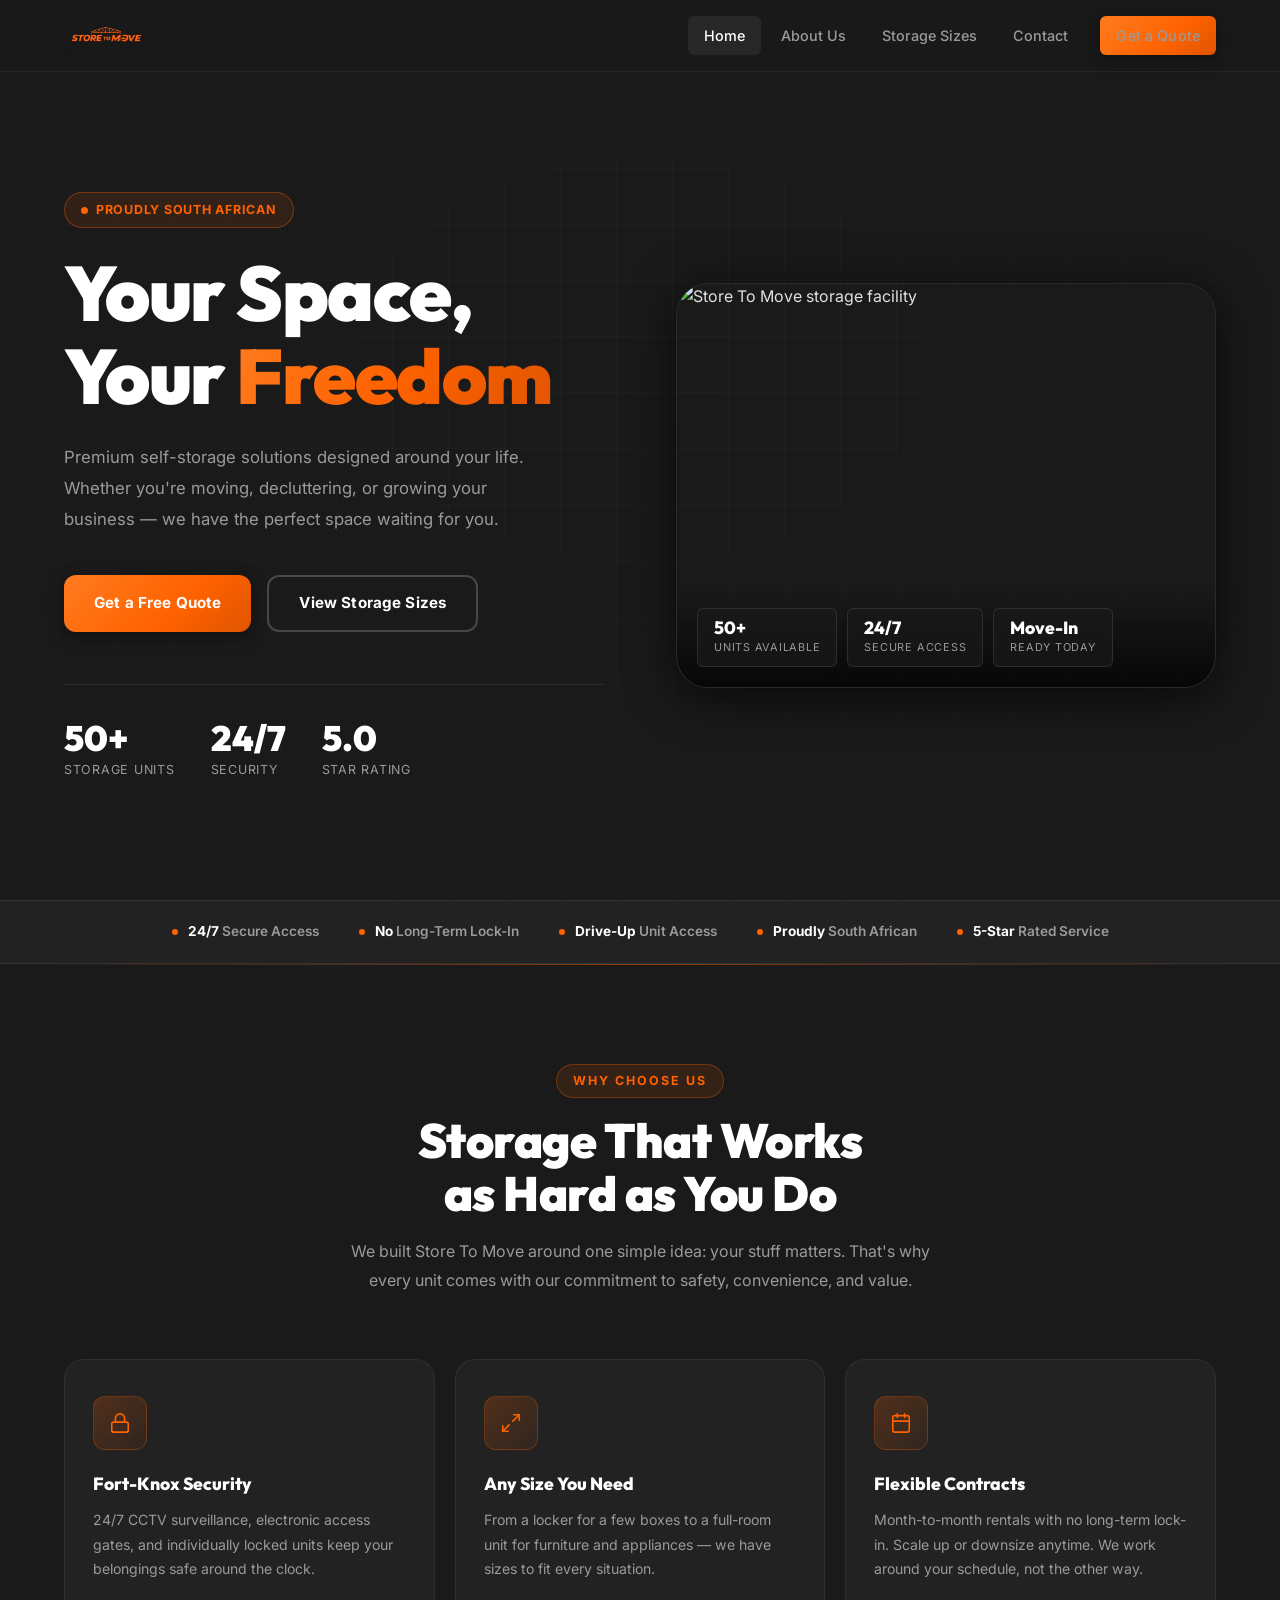
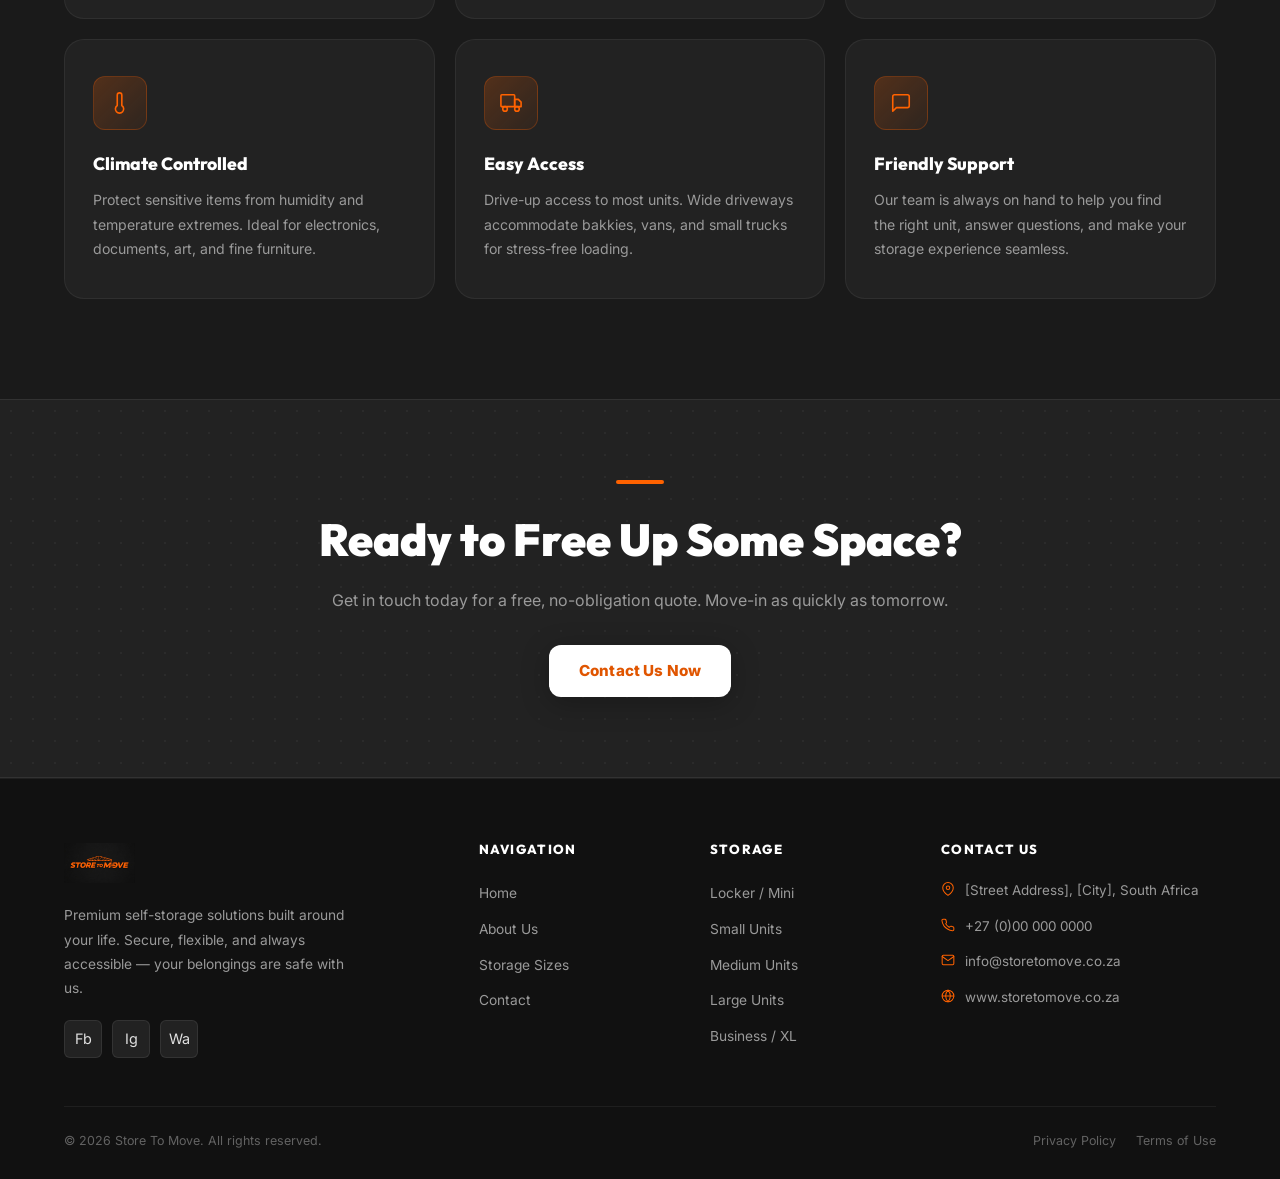
==== index.html @ 7fa196d5 "v2 - Removed Emoji's - Added placeholder images - Simplified design" ====
<!DOCTYPE html>
<html lang="en">
<head>
  <meta charset="UTF-8" />
  <meta name="viewport" content="width=device-width, initial-scale=1.0" />
  <meta name="description" content="Store To Move - Premium self-storage solutions in South Africa. Flexible, secure, and affordable storage units for personal, business, and moving needs." />
  <meta name="keywords" content="self storage, storage units, moving storage, South Africa, secure storage" />
  <title>Store To Move | Premium Self-Storage Solutions</title>
  <link rel="stylesheet" href="style.css" />
</head>
<body>

  <!-- ========== NAVIGATION ========== -->
  <nav class="navbar" id="navbar" role="navigation" aria-label="Main navigation">
    <a href="#" class="nav-logo" id="nav-home-logo" onclick="showPage('home'); return false;" aria-label="Store To Move Home">
      <img src="logo.png" alt="Store To Move" class="nav-logo-img" />
    </a>

    <div class="nav-links" id="nav-links">
      <a href="#" id="nav-link-home"    class="active" onclick="showPage('home');    return false;">Home</a>
      <a href="#" id="nav-link-about"             onclick="showPage('about');   return false;">About Us</a>
      <a href="#" id="nav-link-storage"            onclick="showPage('storage'); return false;">Storage Sizes</a>
      <a href="#" id="nav-link-contact"            onclick="showPage('contact'); return false;">Contact</a>
      <a href="#" id="nav-cta" class="btn btn-primary nav-cta" onclick="showPage('contact'); return false;">Get a Quote</a>
    </div>

    <button class="nav-hamburger" id="hamburger" aria-label="Toggle navigation" aria-expanded="false">
      <span></span><span></span><span></span>
    </button>
  </nav>

  <!-- ======================================================
       HOME PAGE
  ====================================================== -->
  <div class="page-content active" id="page-home">

    <!-- HERO -->
    <section class="hero" id="hero">
      <div class="hero-bg"></div>
      <div class="hero-grid"></div>
      <div class="container">
        <div class="hero-content">
          <!-- Left: Text -->
          <div class="hero-text">
            <div class="hero-badge">Proudly South African</div>
            <h1 class="hero-title">
              Your Space,<br />
              Your <span class="highlight">Freedom</span>
            </h1>
            <p class="hero-desc">
              Premium self-storage solutions designed around your life. Whether you're moving, decluttering, or growing your business — we have the perfect space waiting for you.
            </p>
            <div class="hero-actions">
              <a href="#" class="btn btn-primary" id="hero-cta-quote" onclick="showPage('contact'); return false;">
                Get a Free Quote
              </a>
              <a href="#" class="btn btn-outline" id="hero-cta-sizes" onclick="showPage('storage'); return false;">
                View Storage Sizes
              </a>
            </div>

            <div class="hero-stats">
              <div class="stat-item">
                <div class="stat-number">50+</div>
                <div class="stat-label">Storage Units</div>
              </div>
              <div class="stat-item">
                <div class="stat-number">24/7</div>
                <div class="stat-label">Security</div>
              </div>
              <div class="stat-item">
                <div class="stat-number">5.0</div>
                <div class="stat-label">Star Rating</div>
              </div>
            </div>
          </div>

          <!-- Right: Hero Image -->
          <div class="hero-visual">
            <div class="hero-img-wrap">
              <img
                src="https://images.unsplash.com/photo-1553413077-190dd305871c?auto=format&fit=crop&w=900&q=80"
                alt="Store To Move storage facility"
                loading="eager"
              />
              <div class="hero-img-stats">
                <div class="img-stat-item">
                  <strong>50+</strong>
                  <span>Units Available</span>
                </div>
                <div class="img-stat-item">
                  <strong>24/7</strong>
                  <span>Secure Access</span>
                </div>
                <div class="img-stat-item">
                  <strong>Move-In</strong>
                  <span>Ready Today</span>
                </div>
              </div>
            </div>
          </div>
        </div>
      </div>
    </section>

    <!-- TRUST BAR -->
    <div class="trust-bar">
      <div class="container">
        <div class="trust-bar-inner">
          <div class="trust-item"><span class="trust-dot"></span><span><strong>24/7</strong> Secure Access</span></div>
          <div class="trust-item"><span class="trust-dot"></span><span><strong>No</strong> Long-Term Lock-In</span></div>
          <div class="trust-item"><span class="trust-dot"></span><span><strong>Drive-Up</strong> Unit Access</span></div>
          <div class="trust-item"><span class="trust-dot"></span><span><strong>Proudly</strong> South African</span></div>
          <div class="trust-item"><span class="trust-dot"></span><span><strong>5-Star</strong> Rated Service</span></div>
        </div>
      </div>
    </div>

    <!-- FEATURES -->
    <section class="features" id="features">
      <div class="container">
        <div class="features-header">
          <div class="section-label">Why Choose Us</div>
          <h2 class="section-heading">Storage That Works<br />as Hard as You Do</h2>
          <p class="section-sub">We built Store To Move around one simple idea: your stuff matters. That's why every unit comes with our commitment to safety, convenience, and value.</p>
        </div>

        <div class="features-grid">
          <div class="feature-card reveal">
            <div class="feature-icon">
              <svg xmlns="http://www.w3.org/2000/svg" viewBox="0 0 24 24" fill="none" stroke="currentColor" stroke-width="1.75" stroke-linecap="round" stroke-linejoin="round"><rect x="3" y="11" width="18" height="11" rx="2"/><path d="M7 11V7a5 5 0 0 1 10 0v4"/></svg>
            </div>
            <h3>Fort-Knox Security</h3>
            <p>24/7 CCTV surveillance, electronic access gates, and individually locked units keep your belongings safe around the clock.</p>
          </div>
          <div class="feature-card reveal">
            <div class="feature-icon">
              <svg xmlns="http://www.w3.org/2000/svg" viewBox="0 0 24 24" fill="none" stroke="currentColor" stroke-width="1.75" stroke-linecap="round" stroke-linejoin="round"><polyline points="15 3 21 3 21 9"/><polyline points="9 21 3 21 3 15"/><line x1="21" y1="3" x2="14" y2="10"/><line x1="3" y1="21" x2="10" y2="14"/></svg>
            </div>
            <h3>Any Size You Need</h3>
            <p>From a locker for a few boxes to a full-room unit for furniture and appliances — we have sizes to fit every situation.</p>
          </div>
          <div class="feature-card reveal">
            <div class="feature-icon">
              <svg xmlns="http://www.w3.org/2000/svg" viewBox="0 0 24 24" fill="none" stroke="currentColor" stroke-width="1.75" stroke-linecap="round" stroke-linejoin="round"><rect x="3" y="4" width="18" height="18" rx="2"/><line x1="16" y1="2" x2="16" y2="6"/><line x1="8" y1="2" x2="8" y2="6"/><line x1="3" y1="10" x2="21" y2="10"/></svg>
            </div>
            <h3>Flexible Contracts</h3>
            <p>Month-to-month rentals with no long-term lock-in. Scale up or downsize anytime. We work around your schedule, not the other way.</p>
          </div>
          <div class="feature-card reveal">
            <div class="feature-icon">
              <svg xmlns="http://www.w3.org/2000/svg" viewBox="0 0 24 24" fill="none" stroke="currentColor" stroke-width="1.75" stroke-linecap="round" stroke-linejoin="round"><path d="M14 14.76V3.5a2.5 2.5 0 0 0-5 0v11.26a4.5 4.5 0 1 0 5 0z"/></svg>
            </div>
            <h3>Climate Controlled</h3>
            <p>Protect sensitive items from humidity and temperature extremes. Ideal for electronics, documents, art, and fine furniture.</p>
          </div>
          <div class="feature-card reveal">
            <div class="feature-icon">
              <svg xmlns="http://www.w3.org/2000/svg" viewBox="0 0 24 24" fill="none" stroke="currentColor" stroke-width="1.75" stroke-linecap="round" stroke-linejoin="round"><rect x="1" y="3" width="15" height="13" rx="1"/><polygon points="16 8 20 8 23 11 23 16 16 16 16 8"/><circle cx="5.5" cy="18.5" r="2.5"/><circle cx="18.5" cy="18.5" r="2.5"/></svg>
            </div>
            <h3>Easy Access</h3>
            <p>Drive-up access to most units. Wide driveways accommodate bakkies, vans, and small trucks for stress-free loading.</p>
          </div>
          <div class="feature-card reveal">
            <div class="feature-icon">
              <svg xmlns="http://www.w3.org/2000/svg" viewBox="0 0 24 24" fill="none" stroke="currentColor" stroke-width="1.75" stroke-linecap="round" stroke-linejoin="round"><path d="M21 15a2 2 0 0 1-2 2H7l-4 4V5a2 2 0 0 1 2-2h14a2 2 0 0 1 2 2z"/></svg>
            </div>
            <h3>Friendly Support</h3>
            <p>Our team is always on hand to help you find the right unit, answer questions, and make your storage experience seamless.</p>
          </div>
        </div>
      </div>
    </section>

    <!-- CTA BANNER -->
    <section class="cta-banner" id="cta-home">
      <div class="container">
        <h2>Ready to Free Up Some Space?</h2>
        <p>Get in touch today for a free, no-obligation quote. Move-in as quickly as tomorrow.</p>
        <a href="#" class="btn btn-white" id="cta-home-btn" onclick="showPage('contact'); return false;">
          Contact Us Now
        </a>
      </div>
    </section>

  </div><!-- /page-home -->


  <!-- ======================================================
       ABOUT PAGE
  ====================================================== -->
  <div class="page-content" id="page-about">

    <section class="page-hero">
      <div class="container">
        <div class="section-label">Our Story</div>
        <h1 class="section-heading">Built on Trust,<br />Driven by Community</h1>
        <p class="section-sub" style="margin-inline: auto; text-align: center;">
          Store To Move was founded with a simple mission — make self-storage accessible, affordable, and stress-free for every South African.
        </p>
      </div>
    </section>

    <section class="about-story">
      <div class="container">
        <div class="about-grid">
          <!-- Facility Image -->
          <div class="about-img-wrap">
            <img
              src="https://images.unsplash.com/photo-1504307651254-35680f356dfd?auto=format&fit=crop&w=800&q=80"
              alt="Store To Move storage facility"
              loading="lazy"
            />
          </div>

          <!-- Story Text -->
          <div class="about-content">
            <div class="section-label">Who We Are</div>
            <h2 class="section-heading" style="font-size: clamp(1.6rem, 4vw, 2.2rem);">A Family Business With Big Ambitions</h2>
            <p class="section-sub">
              Store To Move started as a family venture with a single goal: to give people a trustworthy place to put their things while life happens. Moving house, renovating, downsizing, or growing your business — we've seen it all and we understand the stress.
            </p>
            <p class="section-sub" style="margin-top: 16px;">
              Our facility is built to the highest standards of security and cleanliness, and our team treats your belongings as if they were our own. We're proud to serve our local community and we're growing every day.
            </p>

            <div class="about-values">
              <div class="value-item">
                <div class="value-icon-svg">
                  <svg xmlns="http://www.w3.org/2000/svg" viewBox="0 0 24 24" fill="none" stroke="currentColor" stroke-width="1.75" stroke-linecap="round" stroke-linejoin="round"><path d="M20.84 4.61a5.5 5.5 0 0 0-7.78 0L12 5.67l-1.06-1.06a5.5 5.5 0 0 0-7.78 7.78l1.06 1.06L12 21.23l7.78-7.78 1.06-1.06a5.5 5.5 0 0 0 0-7.78z"/></svg>
                </div>
                <div>
                  <h4>Integrity</h4>
                  <p>Transparent pricing, no hidden fees, ever.</p>
                </div>
              </div>
              <div class="value-item">
                <div class="value-icon-svg">
                  <svg xmlns="http://www.w3.org/2000/svg" viewBox="0 0 24 24" fill="none" stroke="currentColor" stroke-width="1.75" stroke-linecap="round" stroke-linejoin="round"><path d="M12 22s8-4 8-10V5l-8-3-8 3v7c0 6 8 10 8 10z"/></svg>
                </div>
                <div>
                  <h4>Security</h4>
                  <p>Your belongings are our responsibility.</p>
                </div>
              </div>
              <div class="value-item">
                <div class="value-icon-svg">
                  <svg xmlns="http://www.w3.org/2000/svg" viewBox="0 0 24 24" fill="none" stroke="currentColor" stroke-width="1.75" stroke-linecap="round" stroke-linejoin="round"><rect x="3" y="4" width="18" height="18" rx="2"/><line x1="16" y1="2" x2="16" y2="6"/><line x1="8" y1="2" x2="8" y2="6"/><line x1="3" y1="10" x2="21" y2="10"/></svg>
                </div>
                <div>
                  <h4>Flexibility</h4>
                  <p>Short or long-term — we adapt to you.</p>
                </div>
              </div>
              <div class="value-item">
                <div class="value-icon-svg">
                  <svg xmlns="http://www.w3.org/2000/svg" viewBox="0 0 24 24" fill="none" stroke="currentColor" stroke-width="1.75" stroke-linecap="round" stroke-linejoin="round"><path d="M17 21v-2a4 4 0 0 0-4-4H5a4 4 0 0 0-4 4v2"/><circle cx="9" cy="7" r="4"/><path d="M23 21v-2a4 4 0 0 0-3-3.87"/><path d="M16 3.13a4 4 0 0 1 0 7.75"/></svg>
                </div>
                <div>
                  <h4>Community</h4>
                  <p>Proudly local, serving our neighbours.</p>
                </div>
              </div>
            </div>
          </div>
        </div>
      </div>
    </section>

    <!-- Team -->
    <section class="team-section">
      <div class="container">
        <div class="section-label" style="display: inline-flex;">Our Team</div>
        <h2 class="section-heading" style="margin-top: 8px;">The People Behind<br />Your Storage</h2>
        <div class="team-grid">
          <div class="team-card reveal">
            <div class="team-avatar">
              <img src="https://i.pravatar.cc/160?img=11" alt="Owner / Manager" loading="lazy" />
            </div>
            <h3>Owner / Manager</h3>
            <p>Founder &amp; Director</p>
          </div>
          <div class="team-card reveal">
            <div class="team-avatar">
              <img src="https://i.pravatar.cc/160?img=47" alt="Operations Manager" loading="lazy" />
            </div>
            <h3>Operations</h3>
            <p>Site Manager</p>
          </div>
          <div class="team-card reveal">
            <div class="team-avatar">
              <img src="https://i.pravatar.cc/160?img=33" alt="Facility Team" loading="lazy" />
            </div>
            <h3>Facility Team</h3>
            <p>Security &amp; Maintenance</p>
          </div>
          <div class="team-card reveal">
            <div class="team-avatar">
              <img src="https://i.pravatar.cc/160?img=68" alt="Customer Support" loading="lazy" />
            </div>
            <h3>Customer Support</h3>
            <p>Enquiries &amp; Bookings</p>
          </div>
        </div>
      </div>
    </section>

    <section class="cta-banner" id="cta-about">
      <div class="container">
        <h2>Want to See the Facility?</h2>
        <p>Come visit us for a tour or call us today — we'd love to show you around.</p>
        <a href="#" class="btn btn-white" id="cta-about-btn" onclick="showPage('contact'); return false;">
          Find Us
        </a>
      </div>
    </section>

  </div><!-- /page-about -->


  <!-- ======================================================
       STORAGE SIZES PAGE
  ====================================================== -->
  <div class="page-content" id="page-storage">

    <section class="page-hero">
      <div class="container">
        <div class="section-label">Storage Options</div>
        <h1 class="section-heading">Find the Perfect<br />Size for You</h1>
        <p class="section-sub" style="margin-inline: auto; text-align: center;">
          Whether it's a few boxes or a full household, we have a unit that fits your needs and your budget. All units include 24/7 security access.
        </p>
      </div>
    </section>

    <section class="pricing" style="padding-top: 40px;" id="storage-units">
      <div class="container">
        <div class="pricing-grid">

          <div class="pricing-card reveal">
            <div class="unit-size-visual mini">
              <div class="usv-box"></div>
            </div>
            <div class="pricing-size">Locker / Mini</div>
            <div class="pricing-dims">Approx. 1m² – 3m²</div>
            <p class="pricing-desc">Perfect for a small number of boxes, seasonal clothing, documents, or sporting equipment.</p>
            <ul class="pricing-features-list">
              <li>Ideal for boxes &amp; documents</li>
              <li>24/7 secure access</li>
              <li>Month-to-month rental</li>
              <li>Ground-floor options available</li>
            </ul>
            <a href="#" class="btn btn-outline pricing-enquire" onclick="showPage('contact'); return false;">Enquire Now</a>
          </div>

          <div class="pricing-card reveal">
            <div class="unit-size-visual small">
              <div class="usv-box"></div>
            </div>
            <div class="pricing-size">Small</div>
            <div class="pricing-dims">Approx. 3m² – 6m²</div>
            <p class="pricing-desc">Fits the contents of a small room or studio flat. Great for single movers or students.</p>
            <ul class="pricing-features-list">
              <li>Fits small room contents</li>
              <li>24/7 secure access</li>
              <li>Month-to-month rental</li>
              <li>Drive-up access</li>
            </ul>
            <a href="#" class="btn btn-outline pricing-enquire" onclick="showPage('contact'); return false;">Enquire Now</a>
          </div>

          <div class="pricing-card popular reveal">
            <div class="popular-badge">Most Popular</div>
            <div class="unit-size-visual medium">
              <div class="usv-box"></div>
            </div>
            <div class="pricing-size">Medium</div>
            <div class="pricing-dims">Approx. 6m² – 15m²</div>
            <p class="pricing-desc">The most popular choice. Comfortably fits the contents of a 1–2 bedroom flat or a vehicle's worth of goods.</p>
            <ul class="pricing-features-list">
              <li>Fits 1–2 bedroom flat</li>
              <li>24/7 secure access</li>
              <li>Month-to-month rental</li>
              <li>Drive-up access</li>
              <li>Shelving available</li>
            </ul>
            <a href="#" class="btn btn-primary pricing-enquire" onclick="showPage('contact'); return false;">Enquire Now</a>
          </div>

          <div class="pricing-card reveal">
            <div class="unit-size-visual large">
              <div class="usv-box"></div>
            </div>
            <div class="pricing-size">Large</div>
            <div class="pricing-dims">Approx. 15m² – 25m²</div>
            <p class="pricing-desc">Suits a full 2–3 bedroom home contents. Ideal for families relocating or renovating.</p>
            <ul class="pricing-features-list">
              <li>Fits 2–3 bedroom home</li>
              <li>24/7 secure access</li>
              <li>Month-to-month rental</li>
              <li>Drive-up access</li>
              <li>Shelving available</li>
            </ul>
            <a href="#" class="btn btn-outline pricing-enquire" onclick="showPage('contact'); return false;">Enquire Now</a>
          </div>

          <div class="pricing-card reveal">
            <div class="unit-size-visual xl">
              <div class="usv-box"></div>
            </div>
            <div class="pricing-size">Business / XL</div>
            <div class="pricing-dims">25m²+ — Custom</div>
            <p class="pricing-desc">Purpose-built for businesses, contractors, and retailers who need reliable, bulk storage with easy vehicle access.</p>
            <ul class="pricing-features-list">
              <li>Custom sizes available</li>
              <li>24/7 secure access</li>
              <li>Flexible lease terms</li>
              <li>Full vehicle access</li>
              <li>Inventory support</li>
            </ul>
            <a href="#" class="btn btn-outline pricing-enquire" onclick="showPage('contact'); return false;">Enquire Now</a>
          </div>

        </div>

        <div style="text-align:center; margin-top: 48px;">
          <p style="color: var(--clr-muted); font-size: 0.9rem;">
            Not sure what size you need? <a href="#" onclick="showPage('contact'); return false;" style="color: var(--clr-orange); font-weight: 600;">Contact us</a> and we'll help you choose — free of charge.
          </p>
        </div>
      </div>
    </section>

  </div><!-- /page-storage -->


  <!-- ======================================================
       CONTACT PAGE
  ====================================================== -->
  <div class="page-content" id="page-contact">

    <section class="page-hero">
      <div class="container">
        <div class="section-label">Get In Touch</div>
        <h1 class="section-heading">We're Here to Help</h1>
        <p class="section-sub" style="margin-inline: auto; text-align: center;">
          Have a question, need a quote, or want to visit the facility? Reach out — our friendly team usually responds within a few hours.
        </p>
      </div>
    </section>

    <section class="contact" id="contact-section">
      <div class="container">
        <div class="contact-layout">

          <!-- Info Column -->
          <div>
            <div class="section-label">Contact Details</div>
            <h2 class="section-heading" style="font-size: clamp(1.6rem, 4vw, 2.2rem);">Visit Us or Reach Out Online</h2>

            <div class="contact-info-cards">

              <div class="contact-card">
                <div class="contact-card-icon">
                  <svg xmlns="http://www.w3.org/2000/svg" viewBox="0 0 24 24" fill="none" stroke="currentColor" stroke-width="1.75" stroke-linecap="round" stroke-linejoin="round"><path d="M21 10c0 7-9 13-9 13s-9-6-9-13a9 9 0 0 1 18 0z"/><circle cx="12" cy="10" r="3"/></svg>
                </div>
                <div>
                  <h4>Our Address</h4>
                  <p>
                    Store To Move Self-Storage<br />
                    [Street Address]<br />
                    [Suburb], [City]<br />
                    South Africa
                  </p>
                </div>
              </div>

              <div class="contact-card">
                <div class="contact-card-icon">
                  <svg xmlns="http://www.w3.org/2000/svg" viewBox="0 0 24 24" fill="none" stroke="currentColor" stroke-width="1.75" stroke-linecap="round" stroke-linejoin="round"><path d="M22 16.92v3a2 2 0 0 1-2.18 2 19.79 19.79 0 0 1-8.63-3.07A19.5 19.5 0 0 1 4.69 13a19.79 19.79 0 0 1-3.07-8.67A2 2 0 0 1 3.62 2h3a2 2 0 0 1 2 1.72 12.84 12.84 0 0 0 .7 2.81 2 2 0 0 1-.45 2.11L8.09 9.91a16 16 0 0 0 6 6l1.27-1.27a2 2 0 0 1 2.11-.45 12.84 12.84 0 0 0 2.81.7A2 2 0 0 1 22 16.92z"/></svg>
                </div>
                <div>
                  <h4>Phone</h4>
                  <a href="tel:+27000000000">+27 (0)00 000 0000</a><br />
                  <p style="margin-top: 4px;">Mon – Fri: 8am – 5pm<br />Sat: 8am – 1pm</p>
                </div>
              </div>

              <div class="contact-card">
                <div class="contact-card-icon">
                  <svg xmlns="http://www.w3.org/2000/svg" viewBox="0 0 24 24" fill="none" stroke="currentColor" stroke-width="1.75" stroke-linecap="round" stroke-linejoin="round"><path d="M4 4h16c1.1 0 2 .9 2 2v12c0 1.1-.9 2-2 2H4c-1.1 0-2-.9-2-2V6c0-1.1.9-2 2-2z"/><polyline points="22,6 12,13 2,6"/></svg>
                </div>
                <div>
                  <h4>Email</h4>
                  <a href="mailto:info@storetomove.co.za">info@storetomove.co.za</a><br />
                  <p style="margin-top: 4px;">We reply within 1–2 business hours</p>
                </div>
              </div>

              <div class="contact-card">
                <div class="contact-card-icon">
                  <svg xmlns="http://www.w3.org/2000/svg" viewBox="0 0 24 24" fill="none" stroke="currentColor" stroke-width="1.75" stroke-linecap="round" stroke-linejoin="round"><circle cx="12" cy="12" r="10"/><polyline points="12 6 12 12 16 14"/></svg>
                </div>
                <div>
                  <h4>Access Hours</h4>
                  <p>24 hours a day, 7 days a week<br />Electronic gate access with your personal PIN</p>
                </div>
              </div>

            </div>

            <!-- Map Placeholder -->
            <div class="map-container" role="img" aria-label="Map placeholder showing Store To Move location">
              <div class="map-pin-svg">
                <svg xmlns="http://www.w3.org/2000/svg" viewBox="0 0 24 24" fill="none" stroke="currentColor" stroke-width="1.5" stroke-linecap="round" stroke-linejoin="round"><path d="M21 10c0 7-9 13-9 13s-9-6-9-13a9 9 0 0 1 18 0z"/><circle cx="12" cy="10" r="3"/></svg>
              </div>
              <div class="map-label">Store To Move</div>
              <div class="map-sublabel">Map integration coming soon</div>
            </div>
          </div>

          <!-- Form Column -->
          <div>
            <div class="contact-form-wrapper">
              <h3>Send Us a Message</h3>
              <p>Fill in your details and we'll get back to you with a personalised quote.</p>

              <form id="contact-form" novalidate>
                <input type="hidden" name="_subject" value="New Storage Enquiry — Store To Move" />
                <input type="hidden" name="_next" value="" />
                <div class="form-row">
                  <div class="form-group">
                    <label for="contact-name">Full Name</label>
                    <input type="text" id="contact-name" name="name" placeholder="Jane Smith" required />
                  </div>
                  <div class="form-group">
                    <label for="contact-email">Email Address</label>
                    <input type="email" id="contact-email" name="email" placeholder="jane@email.com" required />
                  </div>
                </div>

                <div class="form-row">
                  <div class="form-group">
                    <label for="contact-phone">Phone Number</label>
                    <input type="tel" id="contact-phone" name="phone" placeholder="+27 ..." />
                  </div>
                  <div class="form-group">
                    <label for="contact-size">Storage Size Needed</label>
                    <select id="contact-size" name="storage_size">
                      <option value="">-- Select a size --</option>
                      <option value="locker">Locker / Mini (1–3m²)</option>
                      <option value="small">Small (3–6m²)</option>
                      <option value="medium">Medium (6–15m²)</option>
                      <option value="large">Large (15–25m²)</option>
                      <option value="xl">Business / XL (25m²+)</option>
                      <option value="unsure">Not sure yet</option>
                    </select>
                  </div>
                </div>

                <div class="form-group">
                  <label for="contact-message">Message</label>
                  <textarea id="contact-message" name="message" placeholder="Tell us a bit about what you need — move-in date, how long you'll need storage, any special requirements..."></textarea>
                </div>

                <button type="submit" class="btn btn-primary form-submit" id="form-submit-btn">
                  Send Message
                </button>

                <div id="form-success" style="display:none; margin-top:16px; background:rgba(34,197,94,0.1); border:1px solid rgba(34,197,94,0.3); border-radius:8px; padding:16px; color:#4ade80; font-size:0.9rem; text-align:center;">
                  Message sent! We'll be in touch shortly.
                </div>
                <div id="form-error" style="display:none; margin-top:16px; background:rgba(239,68,68,0.1); border:1px solid rgba(239,68,68,0.3); border-radius:8px; padding:16px; color:#f87171; font-size:0.9rem; text-align:center;"></div>
              </form>
            </div>
          </div>

        </div>
      </div>
    </section>

  </div><!-- /page-contact -->


  <!-- ======================================================
       SHARED FOOTER
  ====================================================== -->
  <footer id="site-footer">
    <div class="container">
      <div class="footer-grid">

        <div class="footer-brand">
          <a href="#" class="nav-logo" onclick="showPage('home'); return false;" aria-label="Store To Move Home">
            <img src="logo.png" alt="Store To Move" class="footer-logo-img" />
          </a>
          <p>Premium self-storage solutions built around your life. Secure, flexible, and always accessible — your belongings are safe with us.</p>
          <div class="footer-socials">
            <a href="#" class="social-btn" aria-label="Facebook" id="social-fb">Fb</a>
            <a href="#" class="social-btn" aria-label="Instagram" id="social-ig">Ig</a>
            <a href="#" class="social-btn" aria-label="WhatsApp" id="social-wa">Wa</a>
          </div>
        </div>

        <div class="footer-col">
          <h4>Navigation</h4>
          <ul>
            <li><a href="#" id="footer-home" onclick="showPage('home'); return false;">Home</a></li>
            <li><a href="#" id="footer-about" onclick="showPage('about'); return false;">About Us</a></li>
            <li><a href="#" id="footer-storage" onclick="showPage('storage'); return false;">Storage Sizes</a></li>
            <li><a href="#" id="footer-contact" onclick="showPage('contact'); return false;">Contact</a></li>
          </ul>
        </div>

        <div class="footer-col">
          <h4>Storage</h4>
          <ul>
            <li><a href="#" onclick="showPage('storage'); return false;">Locker / Mini</a></li>
            <li><a href="#" onclick="showPage('storage'); return false;">Small Units</a></li>
            <li><a href="#" onclick="showPage('storage'); return false;">Medium Units</a></li>
            <li><a href="#" onclick="showPage('storage'); return false;">Large Units</a></li>
            <li><a href="#" onclick="showPage('storage'); return false;">Business / XL</a></li>
          </ul>
        </div>

        <div class="footer-col">
          <h4>Contact Us</h4>
          <div class="footer-contact-item">
            <span class="fi">
              <svg xmlns="http://www.w3.org/2000/svg" viewBox="0 0 24 24" fill="none" stroke="currentColor" stroke-width="1.75" stroke-linecap="round" stroke-linejoin="round"><path d="M21 10c0 7-9 13-9 13s-9-6-9-13a9 9 0 0 1 18 0z"/><circle cx="12" cy="10" r="3"/></svg>
            </span>
            <span>[Street Address], [City], South Africa</span>
          </div>
          <div class="footer-contact-item">
            <span class="fi">
              <svg xmlns="http://www.w3.org/2000/svg" viewBox="0 0 24 24" fill="none" stroke="currentColor" stroke-width="1.75" stroke-linecap="round" stroke-linejoin="round"><path d="M22 16.92v3a2 2 0 0 1-2.18 2 19.79 19.79 0 0 1-8.63-3.07A19.5 19.5 0 0 1 4.69 13a19.79 19.79 0 0 1-3.07-8.67A2 2 0 0 1 3.62 2h3a2 2 0 0 1 2 1.72 12.84 12.84 0 0 0 .7 2.81 2 2 0 0 1-.45 2.11L8.09 9.91a16 16 0 0 0 6 6l1.27-1.27a2 2 0 0 1 2.11-.45 12.84 12.84 0 0 0 2.81.7A2 2 0 0 1 22 16.92z"/></svg>
            </span>
            <a href="tel:+27000000000">+27 (0)00 000 0000</a>
          </div>
          <div class="footer-contact-item">
            <span class="fi">
              <svg xmlns="http://www.w3.org/2000/svg" viewBox="0 0 24 24" fill="none" stroke="currentColor" stroke-width="1.75" stroke-linecap="round" stroke-linejoin="round"><path d="M4 4h16c1.1 0 2 .9 2 2v12c0 1.1-.9 2-2 2H4c-1.1 0-2-.9-2-2V6c0-1.1.9-2 2-2z"/><polyline points="22,6 12,13 2,6"/></svg>
            </span>
            <a href="mailto:info@storetomove.co.za">info@storetomove.co.za</a>
          </div>
          <div class="footer-contact-item">
            <span class="fi">
              <svg xmlns="http://www.w3.org/2000/svg" viewBox="0 0 24 24" fill="none" stroke="currentColor" stroke-width="1.75" stroke-linecap="round" stroke-linejoin="round"><circle cx="12" cy="12" r="10"/><line x1="2" y1="12" x2="22" y2="12"/><path d="M12 2a15.3 15.3 0 0 1 4 10 15.3 15.3 0 0 1-4 10 15.3 15.3 0 0 1-4-10 15.3 15.3 0 0 1 4-10z"/></svg>
            </span>
            <a href="https://www.storetomove.co.za">www.storetomove.co.za</a>
          </div>
        </div>

      </div>

      <div class="footer-bottom">
        <p>&copy; <span id="footer-year"></span> Store To Move. All rights reserved.</p>
        <div class="footer-bottom-links">
          <a href="#" id="footer-privacy">Privacy Policy</a>
          <a href="#" id="footer-terms">Terms of Use</a>
        </div>
      </div>
    </div>
  </footer>


  <!-- ======================================================
       JAVASCRIPT
  ====================================================== -->
  <script>
    // ---- Page Router ----
    const pages = ['home', 'about', 'storage', 'contact'];
    const navLinks = {
      home:    document.getElementById('nav-link-home'),
      about:   document.getElementById('nav-link-about'),
      storage: document.getElementById('nav-link-storage'),
      contact: document.getElementById('nav-link-contact'),
    };

    function showPage(name) {
      pages.forEach(p => {
        const el = document.getElementById('page-' + p);
        if (el) el.classList.remove('active');
        if (navLinks[p]) navLinks[p].classList.remove('active');
      });
      const target = document.getElementById('page-' + name);
      if (target) target.classList.add('active');
      if (navLinks[name]) navLinks[name].classList.add('active');
      document.getElementById('nav-links').classList.remove('open');
      document.getElementById('hamburger').setAttribute('aria-expanded', 'false');
      window.scrollTo({ top: 0, behavior: 'smooth' });
      setTimeout(initReveal, 100);
    }

    // ---- Navbar scroll effect ----
    const navbar = document.getElementById('navbar');
    window.addEventListener('scroll', () => {
      navbar.classList.toggle('scrolled', window.scrollY > 40);
    });

    // ---- Hamburger ----
    const hamburger = document.getElementById('hamburger');
    hamburger.addEventListener('click', () => {
      const navLinksEl = document.getElementById('nav-links');
      const isOpen = navLinksEl.classList.toggle('open');
      hamburger.setAttribute('aria-expanded', isOpen.toString());
    });

    // ---- Scroll Reveal ----
    function initReveal() {
      const reveals = document.querySelectorAll('.reveal:not(.visible)');
      const observer = new IntersectionObserver((entries) => {
        entries.forEach((entry, i) => {
          if (entry.isIntersecting) {
            setTimeout(() => entry.target.classList.add('visible'), i * 80);
            observer.unobserve(entry.target);
          }
        });
      }, { threshold: 0.12 });
      reveals.forEach(el => observer.observe(el));
    }

    // ---- Contact Form (Formspree) ----
    const FORMSPREE_ENDPOINT = 'https://formspree.io/f/YOUR_FORM_ID';

    document.getElementById('contact-form').addEventListener('submit', async function(e) {
      e.preventDefault();
      const btn = document.getElementById('form-submit-btn');
      const success = document.getElementById('form-success');
      const errorBox = document.getElementById('form-error');
      btn.textContent = 'Sending…';
      btn.disabled = true;
      success.style.display = 'none';
      errorBox.style.display = 'none';
      const data = new FormData(this);
      try {
        const res = await fetch(FORMSPREE_ENDPOINT, { method: 'POST', body: data, headers: { 'Accept': 'application/json' } });
        if (res.ok) { success.style.display = 'block'; this.reset(); }
        else { const json = await res.json(); throw new Error(json.errors ? json.errors.map(e => e.message).join(', ') : 'Submission failed'); }
      } catch (err) {
        errorBox.textContent = 'Something went wrong. Please try emailing us directly at info@storetomove.co.za';
        errorBox.style.display = 'block';
      } finally {
        btn.textContent = 'Send Message';
        btn.disabled = false;
      }
    });

    // ---- Footer year ----
    document.getElementById('footer-year').textContent = new Date().getFullYear();

    // ---- Init ----
    initReveal();
  </script>

</body>
</html>
---- style.css ----
/* ============================================
   Store To Move — Brand Stylesheet
   Colour Scheme: Charcoal Dark + Brand Orange
   ============================================ */

@import url('https://fonts.googleapis.com/css2?family=Inter:wght@300;400;500;600;700;800;900&family=Outfit:wght@300;400;600;700;800;900&display=swap');

/* ---- CSS Custom Properties ---- */
:root {
  /* Brand colours — extracted from logo */
  --clr-charcoal:    #1A1A1A;    /* logo background — warm dark charcoal */
  --clr-charcoal-2:  #222222;    /* slightly lighter surface */
  --clr-charcoal-3:  #2C2C2C;    /* card / elevated surface */
  --clr-charcoal-4:  #363636;    /* borders, subtle separators */
  --clr-orange:      #FF6200;    /* brand orange — warm, bold */
  --clr-orange-lt:   #FF7B1F;    /* lighter orange for hover/gradient */
  --clr-orange-dk:   #E05500;    /* darker orange for depth */
  --clr-white:       #FFFFFF;
  --clr-text:        #E0E0E0;    /* warm light grey — readable, not harsh */
  --clr-muted:       #9A9A9A;    /* secondary text */
  --clr-border:      rgba(255,255,255,0.07);

  --font-heading: 'Outfit', sans-serif;
  --font-body:    'Inter', sans-serif;

  --radius-sm:  6px;
  --radius-md:  12px;
  --radius-lg:  20px;
  --radius-xl:  32px;

  --shadow-card:   0 4px 24px rgba(0,0,0,0.5);
  --shadow-heavy:  0 8px 48px rgba(0,0,0,0.7);

  --transition: 0.28s cubic-bezier(0.4, 0, 0.2, 1);
}

/* ---- Reset ---- */
*, *::before, *::after { box-sizing: border-box; margin: 0; padding: 0; }
html { scroll-behavior: smooth; font-size: 16px; }
body {
  font-family: var(--font-body);
  background-color: var(--clr-charcoal);
  color: var(--clr-text);
  line-height: 1.6;
  overflow-x: hidden;
}
img { max-width: 100%; display: block; }
a { color: inherit; text-decoration: none; }
ul { list-style: none; }

/* ---- Utilities ---- */
.container { width: min(1200px, 90%); margin-inline: auto; }

.section-label {
  display: inline-flex; align-items: center; gap: 8px;
  font-size: 0.78rem; font-weight: 700; letter-spacing: 0.16em; text-transform: uppercase;
  color: var(--clr-orange);
  background: rgba(255, 98, 0, 0.12);
  padding: 6px 16px; border-radius: 100px;
  border: 1px solid rgba(255, 98, 0, 0.3);
  margin-bottom: 1rem;
}

.section-heading {
  font-family: var(--font-heading);
  font-size: clamp(1.9rem, 5vw, 3rem);
  font-weight: 900; color: var(--clr-white); line-height: 1.12; margin-bottom: 1rem;
  letter-spacing: -0.01em;
}

.section-sub { font-size: 1rem; color: var(--clr-muted); max-width: 600px; line-height: 1.8; }

/* Buttons */
.btn {
  display: inline-flex; align-items: center; gap: 8px;
  font-family: var(--font-body); font-weight: 700; font-size: 0.95rem;
  padding: 14px 30px; border-radius: var(--radius-md); border: none;
  cursor: pointer; transition: var(--transition); text-decoration: none; white-space: nowrap;
  letter-spacing: 0.01em;
}
.btn-primary {
  background: linear-gradient(135deg, var(--clr-orange-lt) 0%, var(--clr-orange) 60%, var(--clr-orange-dk) 100%);
  color: #fff; box-shadow: 0 4px 16px rgba(0,0,0,0.4);
}
.btn-primary:hover { transform: translateY(-3px); box-shadow: 0 8px 24px rgba(0,0,0,0.5); filter: brightness(1.08); }

.btn-outline { background: transparent; color: var(--clr-white); border: 2px solid rgba(255,255,255,0.2); }
.btn-outline:hover { border-color: var(--clr-orange); color: var(--clr-orange); transform: translateY(-2px); background: rgba(255,98,0,0.06); }

.btn-white { background: #fff; color: var(--clr-orange-dk); font-weight: 800; box-shadow: 0 6px 28px rgba(0,0,0,0.25); }
.btn-white:hover { transform: translateY(-3px); box-shadow: 0 14px 40px rgba(0,0,0,0.35); }

/* ============================================
   NAVIGATION
   ============================================ */
.navbar {
  position: fixed; top: 0; left: 0; right: 0; z-index: 1000;
  padding: 0 5%; height: 72px;
  display: flex; align-items: center; justify-content: space-between;
  background: rgba(26, 26, 26, 0.82);
  backdrop-filter: blur(20px); -webkit-backdrop-filter: blur(20px);
  border-bottom: 1px solid rgba(255,255,255,0.06);
  transition: var(--transition);
}
.navbar.scrolled {
  background: rgba(26, 26, 26, 0.97);
  box-shadow: 0 4px 32px rgba(0,0,0,0.5);
}

.nav-logo {
  display: flex; align-items: center;
  height: 48px;
}
.nav-logo-img {
  height: 48px;
  width: auto;
  object-fit: contain;
  /* Remove dark background from logo PNG so it blends into navbar */
  mix-blend-mode: lighten;
  filter: brightness(1.05);
}
@media (max-width: 480px) {
  .nav-logo-img { height: 38px; }
}

.nav-links { display: flex; align-items: center; gap: 4px; }
.nav-links a {
  font-size: 0.9rem; font-weight: 500; color: var(--clr-muted);
  padding: 8px 16px; border-radius: var(--radius-sm); transition: var(--transition);
}
.nav-links a:hover, .nav-links a.active { color: var(--clr-white); background: rgba(255,255,255,0.06); }
.nav-cta { margin-left: 12px; }

.nav-hamburger { display: none; flex-direction: column; gap: 5px; cursor: pointer; padding: 4px; background:none; border:none; }
.nav-hamburger span { display: block; width: 24px; height: 2.5px; background: var(--clr-white); border-radius: 3px; transition: var(--transition); }

@media (max-width: 768px) {
  .nav-links {
    position: fixed; top: 72px; left: 0; right: 0;
    background: var(--clr-charcoal-2);
    flex-direction: column; padding: 20px 24px; gap: 4px;
    transform: translateY(-120%); transition: var(--transition);
    border-bottom: 1px solid var(--clr-border);
    box-shadow: 0 16px 48px rgba(0,0,0,0.6);
  }
  .nav-links.open { transform: translateY(0); }
  .nav-links a { width: 100%; padding: 14px 16px; font-size: 1rem; }
  .nav-cta { width: 100%; justify-content: center; margin-left: 0; }
  .nav-hamburger { display: flex; }
}

/* ============================================
   HERO
   ============================================ */
.hero {
  min-height: 100vh; display: flex; align-items: center;
  padding-top: 72px; position: relative; overflow: hidden;
}

.hero-bg {
  position: absolute; inset: 0;
  background: var(--clr-charcoal);
}

/* Subtle grid */
.hero-grid {
  position: absolute; inset: 0;
  background-image:
    linear-gradient(rgba(255,255,255,0.025) 1px, transparent 1px),
    linear-gradient(90deg, rgba(255,255,255,0.025) 1px, transparent 1px);
  background-size: 56px 56px;
  mask-image: radial-gradient(ellipse 90% 90% at 50% 40%, black 0%, transparent 100%);
}

.hero-content {
  position: relative; z-index: 1;
  display: grid; grid-template-columns: 1fr 1fr;
  gap: 72px; align-items: center; padding: 90px 0;
}

.hero-badge {
  display: inline-flex; align-items: center; gap: 8px;
  font-size: 0.78rem; font-weight: 700; color: var(--clr-orange);
  background: rgba(255, 98, 0, 0.1); border: 1px solid rgba(255, 98, 0, 0.35);
  padding: 7px 16px; border-radius: 100px; margin-bottom: 24px;
  animation: fadeInUp 0.6s ease both; letter-spacing: 0.06em; text-transform: uppercase;
}
.hero-badge::before {
  content: ''; width: 7px; height: 7px; border-radius: 50%;
  background: var(--clr-orange); animation: pulse 2s infinite; flex-shrink: 0;
}

.hero-title {
  font-family: var(--font-heading);
  font-size: clamp(2.6rem, 6.5vw, 4.8rem);
  font-weight: 900; color: var(--clr-white); line-height: 1.08; margin-bottom: 24px;
  letter-spacing: -0.02em;
  animation: fadeInUp 0.6s 0.1s ease both;
}
.hero-title .highlight {
  background: linear-gradient(120deg, var(--clr-orange-lt), var(--clr-orange), var(--clr-orange-dk));
  -webkit-background-clip: text; -webkit-text-fill-color: transparent; background-clip: text;
}

.hero-desc {
  font-size: 1.05rem; color: var(--clr-muted); line-height: 1.85;
  margin-bottom: 40px; max-width: 480px; animation: fadeInUp 0.6s 0.2s ease both;
}

.hero-actions { display: flex; gap: 16px; flex-wrap: wrap; animation: fadeInUp 0.6s 0.3s ease both; }

.hero-stats {
  display: flex; gap: 36px; margin-top: 52px; padding-top: 36px;
  border-top: 1px solid rgba(255,255,255,0.08);
  animation: fadeInUp 0.6s 0.4s ease both;
}
.stat-number {
  font-family: var(--font-heading); font-size: 2.2rem; font-weight: 900;
  color: var(--clr-white); line-height: 1;
}
.stat-number span { color: var(--clr-orange); }
.stat-label { font-size: 0.78rem; color: var(--clr-muted); margin-top: 4px; text-transform: uppercase; letter-spacing: 0.06em; }

/* Hero Visual */
.hero-visual { position: relative; animation: fadeInRight 0.8s 0.2s ease both; }

.storage-showcase {
  position: relative; background: var(--clr-charcoal-2);
  border-radius: var(--radius-xl); padding: 36px;
  border: 1px solid rgba(255,255,255,0.07);
  box-shadow: var(--shadow-heavy);
  overflow: hidden;
}

.storage-units-grid { display: grid; grid-template-columns: repeat(3, 1fr); gap: 10px; margin-bottom: 20px; }

.unit-card {
  background: var(--clr-charcoal-3); border: 1px solid rgba(255,255,255,0.06);
  border-radius: var(--radius-md); padding: 20px 10px; text-align: center; transition: var(--transition); cursor: default;
}
.unit-card:hover { border-color: var(--clr-orange); transform: translateY(-5px); box-shadow: 0 10px 24px rgba(0,0,0,0.4); }
.unit-card.featured {
  border-color: var(--clr-orange);
  background: rgba(255,98,0,0.08);
}
.unit-icon { font-size: 2rem; margin-bottom: 8px; display: block; }
.unit-size { font-family: var(--font-heading); font-size: 1rem; font-weight: 800; color: var(--clr-white); display: block; }
.unit-label { font-size: 0.7rem; color: var(--clr-muted); margin-top: 3px; display: block; }

.showcase-cta-strip {
  background: linear-gradient(135deg, var(--clr-orange) 0%, var(--clr-orange-dk) 100%);
  border-radius: var(--radius-md); padding: 16px 20px;
  display: flex; align-items: center; justify-content: space-between;
}
.showcase-cta-strip p { font-size: 0.88rem; font-weight: 700; color: #fff; }
.showcase-cta-strip span { font-size: 0.73rem; color: rgba(255,255,255,0.8); }
.showcase-arrow { width: 34px; height: 34px; background: rgba(255,255,255,0.18); border-radius: 50%; display: flex; align-items: center; justify-content: center; font-size: 1.1rem; color: white; flex-shrink: 0; }

/* Floating badges */
.float-badge {
  position: absolute; background: var(--clr-charcoal-2);
  border: 1px solid rgba(255,255,255,0.1);
  border-radius: var(--radius-md); padding: 12px 16px;
  display: flex; align-items: center; gap: 10px;
  box-shadow: var(--shadow-card);
}
.float-badge-1 { top: -22px; left: -28px; animation: floatY 4s ease-in-out infinite; }
.float-badge-2 { bottom: 48px; right: -28px; animation: floatY 4s 2s ease-in-out infinite; }
.float-badge .badge-icon { font-size: 1.4rem; }
.float-badge .badge-text strong { display: block; font-size: 0.84rem; font-weight: 700; color: var(--clr-white); }
.float-badge .badge-text span { font-size: 0.7rem; color: var(--clr-muted); }

@media (max-width: 900px) {
  .hero-content { grid-template-columns: 1fr; gap: 48px; text-align: center; }
  .hero-desc { margin-inline: auto; }
  .hero-actions { justify-content: center; }
  .hero-stats { justify-content: center; }
  .hero-badge { justify-content: center; }
  .float-badge-1 { left: -8px; }
  .float-badge-2 { right: -8px; }
}

/* ============================================
   TRUST BAR
   ============================================ */
.trust-bar {
  background: var(--clr-charcoal-2);
  border-top: 1px solid var(--clr-border);
  border-bottom: 1px solid var(--clr-border);
  padding: 20px 0;
}
.trust-bar-inner {
  display: flex; align-items: center; justify-content: center;
  gap: 40px; flex-wrap: wrap;
}
.trust-item {
  display: flex; align-items: center; gap: 10px;
  font-size: 0.85rem; font-weight: 600; color: var(--clr-muted);
}
.trust-item span:first-child { font-size: 1.2rem; }
.trust-item strong { color: var(--clr-white); }

/* ============================================
   FEATURES
   ============================================ */
.features { padding: 100px 0; background: var(--clr-charcoal); position: relative; }
.features::before {
  content: ''; position: absolute; top: 0; left: 0; right: 0; height: 1px;
  background: linear-gradient(90deg, transparent 0%, var(--clr-orange) 50%, transparent 100%);
  opacity: 0.5;
}
.features-header { text-align: center; margin-bottom: 64px; }
.features-header .section-sub { margin-inline: auto; }
.features-grid { display: grid; grid-template-columns: repeat(auto-fit, minmax(280px, 1fr)); gap: 20px; }

.feature-card {
  background: var(--clr-charcoal-2); border: 1px solid rgba(255,255,255,0.06);
  border-radius: var(--radius-lg); padding: 36px 28px;
  transition: var(--transition); position: relative; overflow: hidden;
}
.feature-card::after {
  content: ''; position: absolute; bottom: 0; left: 0; right: 0; height: 3px;
  background: linear-gradient(90deg, var(--clr-orange), var(--clr-orange-lt));
  transform: scaleX(0); transform-origin: left; transition: var(--transition);
}
.feature-card:hover {
  border-color: rgba(255, 98, 0, 0.3); transform: translateY(-6px);
  box-shadow: 0 20px 40px rgba(0,0,0,0.5);
}
.feature-card:hover::after { transform: scaleX(1); }
.feature-icon {
  width: 54px; height: 54px;
  background: linear-gradient(135deg, rgba(255,98,0,0.22), rgba(255,98,0,0.06));
  border: 1px solid rgba(255,98,0,0.25); border-radius: var(--radius-md);
  display: flex; align-items: center; justify-content: center; font-size: 1.5rem; margin-bottom: 20px;
}
.feature-card h3 { font-family: var(--font-heading); font-size: 1.1rem; font-weight: 800; color: var(--clr-white); margin-bottom: 10px; }
.feature-card p { font-size: 0.88rem; color: var(--clr-muted); line-height: 1.75; }

/* ============================================
   STORAGE SIZES / PRICING
   ============================================ */
.pricing { padding: 100px 0; background: var(--clr-charcoal-2); }
.pricing-header { text-align: center; margin-bottom: 64px; }
.pricing-header .section-sub { margin-inline: auto; }
.pricing-grid { display: grid; grid-template-columns: repeat(auto-fit, minmax(255px, 1fr)); gap: 20px; }

.pricing-card {
  background: var(--clr-charcoal-3); border: 1px solid rgba(255,255,255,0.07);
  border-radius: var(--radius-lg); padding: 34px 26px; transition: var(--transition); position: relative; overflow: hidden;
}
.pricing-card.popular { border-color: var(--clr-orange); }
.popular-badge {
  position: absolute; top: 18px; right: 18px;
  background: var(--clr-orange); color: white; font-size: 0.68rem; font-weight: 800;
  text-transform: uppercase; letter-spacing: 0.1em; padding: 4px 10px; border-radius: 100px;
}
.pricing-card:hover { transform: translateY(-6px); border-color: rgba(255,98,0,0.45); box-shadow: 0 20px 40px rgba(0,0,0,0.5); }
.pricing-unit-visual { font-size: 2.8rem; margin-bottom: 14px; }
.pricing-size { font-family: var(--font-heading); font-size: 1.4rem; font-weight: 900; color: var(--clr-white); margin-bottom: 4px; }
.pricing-dims { font-size: 0.78rem; color: var(--clr-muted); margin-bottom: 14px; text-transform: uppercase; letter-spacing: 0.05em; }
.pricing-desc { font-size: 0.87rem; color: var(--clr-text); line-height: 1.65; margin-bottom: 22px; padding-bottom: 22px; border-bottom: 1px solid var(--clr-border); }
.pricing-features-list { margin-bottom: 28px; }
.pricing-features-list li { display: flex; align-items: center; gap: 10px; font-size: 0.84rem; color: var(--clr-text); padding: 5px 0; }
.pricing-features-list li::before {
  content: '✓'; width: 20px; height: 20px; background: rgba(255,98,0,0.15); color: var(--clr-orange);
  border-radius: 50%; display: flex; align-items: center; justify-content: center;
  font-size: 0.68rem; font-weight: 900; flex-shrink: 0;
}
.pricing-enquire { width: 100%; justify-content: center; }

/* ============================================
   PAGE HERO (sub-pages)
   ============================================ */
.page-hero {
  padding: 140px 0 80px; text-align: center; position: relative; overflow: hidden;
}
.page-hero::before {
  content: ''; position: absolute; inset: 0;
  background: linear-gradient(180deg, var(--clr-charcoal-2) 0%, var(--clr-charcoal) 100%);
}
.page-hero .container { position: relative; z-index: 1; }

/* ============================================
   ABOUT
   ============================================ */
.about-story { padding: 80px 0; background: var(--clr-charcoal-2); }
.about-grid { display: grid; grid-template-columns: 1fr 1fr; gap: 80px; align-items: center; }

.about-image-placeholder {
  position: relative; border-radius: var(--radius-xl); overflow: hidden;
  aspect-ratio: 4/3; background: var(--clr-charcoal-3); border: 1px solid rgba(255,255,255,0.07);
  display: flex; flex-direction: column; align-items: center; justify-content: center; gap: 16px;
}
.about-image-placeholder::before {
  content: ''; position: absolute; inset: 0;
  background-image: radial-gradient(rgba(255,255,255,0.04) 1px, transparent 1px);
  background-size: 22px 22px;
}
.about-image-placeholder .ph-icon { font-size: 4rem; opacity: 0.35; position: relative; z-index: 1; }
.about-image-placeholder p { font-size: 0.85rem; color: var(--clr-muted); opacity: 0.6; position: relative; z-index: 1; }

.about-content .section-sub { margin-bottom: 20px; }
.about-values { display: grid; grid-template-columns: 1fr 1fr; gap: 14px; margin-top: 32px; }
.value-item {
  display: flex; align-items: flex-start; gap: 12px;
  background: var(--clr-charcoal); border: 1px solid rgba(255,255,255,0.06);
  border-radius: var(--radius-md); padding: 16px; transition: var(--transition);
}
.value-item:hover { border-color: rgba(255,98,0,0.25); }
.value-icon { font-size: 1.3rem; flex-shrink: 0; margin-top: 2px; }
.value-item h4 { font-size: 0.88rem; font-weight: 700; color: var(--clr-white); margin-bottom: 4px; }
.value-item p { font-size: 0.78rem; color: var(--clr-muted); line-height: 1.5; }

@media (max-width: 768px) {
  .about-grid { grid-template-columns: 1fr; gap: 40px; }
  .about-values { grid-template-columns: 1fr; }
}

.team-section { padding: 80px 0; background: var(--clr-charcoal); }
.team-grid { display: grid; grid-template-columns: repeat(auto-fit, minmax(210px, 1fr)); gap: 20px; margin-top: 48px; }
.team-card {
  background: var(--clr-charcoal-2); border: 1px solid rgba(255,255,255,0.07);
  border-radius: var(--radius-lg); padding: 32px 20px; text-align: center; transition: var(--transition);
}
.team-card:hover { transform: translateY(-4px); border-color: rgba(255,98,0,0.3); box-shadow: 0 16px 40px rgba(0,0,0,0.4); }
.team-avatar {
  width: 76px; height: 76px; border-radius: 50%;
  background: linear-gradient(135deg, var(--clr-orange-lt), var(--clr-orange-dk));
  display: flex; align-items: center; justify-content: center;
  font-size: 1.8rem; margin: 0 auto 16px;
  box-shadow: 0 4px 16px rgba(0,0,0,0.4);
}
.team-card h3 { font-family: var(--font-heading); font-size: 1rem; font-weight: 800; color: var(--clr-white); margin-bottom: 6px; }
.team-card p { font-size: 0.78rem; color: var(--clr-orange); font-weight: 600; text-transform: uppercase; letter-spacing: 0.06em; }

/* ============================================
   CONTACT
   ============================================ */
.contact { padding: 100px 0; background: var(--clr-charcoal); }
.contact-layout { display: grid; grid-template-columns: 1fr 1.2fr; gap: 60px; align-items: start; }
.contact-info-cards { display: flex; flex-direction: column; gap: 16px; margin-top: 32px; }
.contact-card {
  background: var(--clr-charcoal-2); border: 1px solid rgba(255,255,255,0.07);
  border-radius: var(--radius-md); padding: 22px 20px;
  display: flex; gap: 16px; align-items: flex-start; transition: var(--transition);
}
.contact-card:hover { border-color: rgba(255,98,0,0.28); transform: translateX(4px); box-shadow: 0 8px 24px rgba(0,0,0,0.3); }
.contact-card-icon {
  width: 44px; height: 44px;
  background: rgba(255,98,0,0.12); border: 1px solid rgba(255,98,0,0.22);
  border-radius: var(--radius-sm); display: flex; align-items: center; justify-content: center; font-size: 1.2rem; flex-shrink: 0;
}
.contact-card h4 { font-weight: 700; color: var(--clr-white); font-size: 0.88rem; margin-bottom: 5px; }
.contact-card p, .contact-card a { font-size: 0.86rem; color: var(--clr-muted); line-height: 1.65; }
.contact-card a:hover { color: var(--clr-orange); }

.map-container {
  background: var(--clr-charcoal-2); border: 1px solid rgba(255,255,255,0.07);
  border-radius: var(--radius-lg); height: 260px;
  display: flex; flex-direction: column; align-items: center; justify-content: center; gap: 10px;
  overflow: hidden; position: relative; margin-top: 20px;
}
.map-container::before {
  content: ''; position: absolute; inset: 0;
  background-image:
    linear-gradient(rgba(255,255,255,0.025) 1px, transparent 1px),
    linear-gradient(90deg, rgba(255,255,255,0.025) 1px, transparent 1px);
  background-size: 28px 28px;
}

.map-pin { position: relative; z-index: 1; font-size: 2.8rem; animation: floatY 3s ease-in-out infinite; }
.map-label { position: relative; z-index: 1; font-size: 0.9rem; font-weight: 700; color: var(--clr-white); }
.map-sublabel { position: relative; z-index: 1; font-size: 0.76rem; color: var(--clr-muted); }

.contact-form-wrapper {
  background: var(--clr-charcoal-2); border: 1px solid rgba(255,255,255,0.08);
  border-radius: var(--radius-xl); padding: 40px;
  box-shadow: var(--shadow-card);
}
.contact-form-wrapper h3 { font-family: var(--font-heading); font-size: 1.45rem; font-weight: 800; color: var(--clr-white); margin-bottom: 4px; }
.contact-form-wrapper > p { font-size: 0.86rem; color: var(--clr-muted); margin-bottom: 28px; }
.form-row { display: grid; grid-template-columns: 1fr 1fr; gap: 16px; }
.form-group { display: flex; flex-direction: column; gap: 6px; margin-bottom: 16px; }
.form-group label { font-size: 0.78rem; font-weight: 700; color: var(--clr-muted); text-transform: uppercase; letter-spacing: 0.08em; }
.form-group input, .form-group textarea, .form-group select {
  background: var(--clr-charcoal-3); border: 1px solid rgba(255,255,255,0.09);
  border-radius: var(--radius-sm); padding: 13px 16px;
  font-family: var(--font-body); font-size: 0.9rem; color: var(--clr-white);
  outline: none; transition: var(--transition); width: 100%;
}
.form-group input::placeholder, .form-group textarea::placeholder { color: rgba(154,154,154,0.5); }
.form-group input:focus, .form-group textarea:focus, .form-group select:focus {
  border-color: var(--clr-orange); box-shadow: 0 0 0 3px rgba(255,98,0,0.10);
}
.form-group textarea { resize: vertical; min-height: 120px; }
.form-group select { appearance: none; cursor: pointer; }
.form-group select option { background: var(--clr-charcoal-3); }
.form-submit { width: 100%; justify-content: center; margin-top: 8px; }

@media (max-width: 900px) {
  .contact-layout { grid-template-columns: 1fr; }
  .form-row { grid-template-columns: 1fr; }
}

/* ============================================
   CTA BANNER
   ============================================ */
.cta-banner {
  padding: 80px 0;
  background: var(--clr-charcoal-2);
  position: relative; overflow: hidden; text-align: center;
  border-top: 1px solid var(--clr-border);
  border-bottom: 1px solid var(--clr-border);
}
/* Subtle dot texture */
.cta-banner::after {
  content: ''; position: absolute; inset: 0;
  background-image: radial-gradient(rgba(255,255,255,0.04) 1px, transparent 1px);
  background-size: 22px 22px;
  pointer-events: none;
}
.cta-banner .container { position: relative; z-index: 1; }
.cta-banner h2 { font-family: var(--font-heading); font-size: clamp(1.8rem, 4vw, 2.8rem); font-weight: 900; color: white; margin-bottom: 12px; }
.cta-banner p { font-size: 1rem; color: var(--clr-muted); margin-bottom: 32px; }

/* Orange accent line above heading */
.cta-banner h2::before {
  content: '';
  display: block;
  width: 48px; height: 4px;
  background: var(--clr-orange);
  border-radius: 2px;
  margin: 0 auto 20px;
}

/* ============================================
   FOOTER
   ============================================ */
footer { background: #111111; border-top: 1px solid rgba(255,255,255,0.06); padding: 60px 0 28px; }
.footer-grid { display: grid; grid-template-columns: 2fr 1fr 1fr 1.5fr; gap: 48px; margin-bottom: 48px; }

.footer-brand p { font-size: 0.86rem; color: var(--clr-muted); line-height: 1.75; max-width: 280px; margin-top: 16px; }
.footer-logo-img { height: 40px; width: auto; margin-bottom: 0; }
.footer-socials { display: flex; gap: 10px; margin-top: 20px; }
.social-btn {
  width: 38px; height: 38px; background: var(--clr-charcoal-2);
  border: 1px solid rgba(255,255,255,0.08); border-radius: var(--radius-sm);
  display: flex; align-items: center; justify-content: center;
  font-size: 0.9rem; transition: var(--transition); cursor: pointer;
}
.social-btn:hover { border-color: var(--clr-orange); background: rgba(255,98,0,0.12); color: var(--clr-orange); }

.footer-col h4 {
  font-family: var(--font-heading); font-size: 0.82rem; font-weight: 800; color: var(--clr-white);
  text-transform: uppercase; letter-spacing: 0.1em; margin-bottom: 20px;
}
.footer-col ul li { margin-bottom: 10px; }
.footer-col ul li a { font-size: 0.86rem; color: var(--clr-muted); transition: var(--transition); }
.footer-col ul li a:hover { color: var(--clr-orange); padding-left: 4px; }
.footer-contact-item { display: flex; align-items: flex-start; gap: 10px; margin-bottom: 14px; font-size: 0.84rem; color: var(--clr-muted); }
.footer-contact-item .fi { font-size: 0.95rem; flex-shrink: 0; margin-top: 2px; color: var(--clr-orange); }
.footer-contact-item a:hover { color: var(--clr-orange); }

.footer-bottom {
  border-top: 1px solid rgba(255,255,255,0.06); padding-top: 24px;
  display: flex; align-items: center; justify-content: space-between; flex-wrap: wrap; gap: 12px;
}
.footer-bottom p { font-size: 0.78rem; color: rgba(154,154,154,0.6); }
.footer-bottom-links { display: flex; gap: 20px; }
.footer-bottom-links a { font-size: 0.78rem; color: rgba(154,154,154,0.6); transition: var(--transition); }
.footer-bottom-links a:hover { color: var(--clr-orange); }

@media (max-width: 900px) {
  .footer-grid { grid-template-columns: 1fr 1fr; gap: 32px; }
  .footer-brand { grid-column: 1/-1; }
}
@media (max-width: 480px) {
  .footer-grid { grid-template-columns: 1fr; }
  .hero-stats { flex-direction: column; gap: 20px; }
  .hero-actions { flex-direction: column; }
  .btn { width: 100%; justify-content: center; }
}

/* ============================================
   ANIMATIONS
   ============================================ */
@keyframes fadeInUp {
  from { opacity: 0; transform: translateY(24px); }
  to   { opacity: 1; transform: translateY(0); }
}
@keyframes fadeInRight {
  from { opacity: 0; transform: translateX(28px); }
  to   { opacity: 1; transform: translateX(0); }
}
@keyframes floatY {
  0%, 100% { transform: translateY(0); }
  50%       { transform: translateY(-10px); }
}
@keyframes pulse {
  0%, 100% { opacity: 1; transform: scale(1); }
  50%       { opacity: 0.4; transform: scale(1.4); }
}

.reveal { opacity: 0; transform: translateY(28px); transition: opacity 0.65s ease, transform 0.65s ease; }
.reveal.visible { opacity: 1; transform: translateY(0); }

.page-content { display: none; }
.page-content.active { display: block; }

/* ============================================
   HERO IMAGE
   ============================================ */
.hero-img-wrap {
  position: relative;
  border-radius: var(--radius-xl);
  overflow: hidden;
  border: 1px solid var(--clr-border);
  box-shadow: var(--shadow-heavy);
  aspect-ratio: 4/3;
}

.hero-img-wrap img {
  width: 100%; height: 100%;
  object-fit: cover; display: block;
  transition: transform 0.6s ease;
}
.hero-img-wrap:hover img { transform: scale(1.03); }

.hero-img-stats {
  position: absolute; bottom: 0; left: 0; right: 0;
  padding: 20px;
  background: linear-gradient(to top, rgba(0,0,0,0.72) 0%, transparent 100%);
  display: flex; gap: 10px; flex-wrap: wrap;
}

.img-stat-item {
  background: rgba(26,26,26,0.78);
  backdrop-filter: blur(8px); -webkit-backdrop-filter: blur(8px);
  border: 1px solid rgba(255,255,255,0.1);
  border-radius: var(--radius-sm); padding: 10px 16px;
}
.img-stat-item strong {
  display: block; font-family: var(--font-heading);
  font-size: 1.1rem; font-weight: 800; color: var(--clr-white); line-height: 1;
}
.img-stat-item span {
  display: block; font-size: 0.68rem; color: var(--clr-muted);
  text-transform: uppercase; letter-spacing: 0.07em; margin-top: 3px;
}

/* ============================================
   ABOUT IMAGE
   ============================================ */
.about-img-wrap {
  position: relative; border-radius: var(--radius-xl);
  overflow: hidden; aspect-ratio: 4/3;
  border: 1px solid var(--clr-border); box-shadow: var(--shadow-heavy);
}
.about-img-wrap img {
  width: 100%; height: 100%; object-fit: cover; display: block;
}

/* ============================================
   TEAM AVATAR PHOTO
   ============================================ */
.team-avatar {
  overflow: hidden;
  background: var(--clr-charcoal-3);
}
.team-avatar img {
  width: 100%; height: 100%;
  object-fit: cover; border-radius: 50%;
}

/* ============================================
   UNIT SIZE VISUAL (CSS box illustration)
   ============================================ */
.unit-size-visual {
  margin-bottom: 18px;
}
.usv-box {
  border: 2px solid var(--clr-orange);
  border-radius: 4px;
  background: rgba(255,98,0,0.07);
  position: relative;
}
/* Horizontal stripe suggesting a roll-up door */
.usv-box::after {
  content: '';
  position: absolute; top: 38%; left: 12%; right: 12%;
  height: 1.5px; background: rgba(255,98,0,0.35);
  border-radius: 1px;
}
.usv-box::before {
  content: '';
  position: absolute; top: 55%; left: 12%; right: 12%;
  height: 1.5px; background: rgba(255,98,0,0.2);
  border-radius: 1px;
}
.unit-size-visual.mini  .usv-box { width: 38px; height: 38px; }
.unit-size-visual.small .usv-box { width: 52px; height: 52px; }
.unit-size-visual.medium .usv-box{ width: 68px; height: 68px; }
.unit-size-visual.large .usv-box { width: 82px; height: 82px; }
.unit-size-visual.xl    .usv-box { width: 96px; height: 96px; }

/* ============================================
   SVG ICON SIZING
   ============================================ */
.feature-icon svg {
  width: 22px; height: 22px; color: var(--clr-orange);
}
.contact-card-icon svg {
  width: 18px; height: 18px; color: var(--clr-orange);
}
.value-icon-svg {
  width: 36px; height: 36px; flex-shrink: 0;
  background: rgba(255,98,0,0.1); border: 1px solid rgba(255,98,0,0.2);
  border-radius: var(--radius-sm);
  display: flex; align-items: center; justify-content: center;
}
.value-icon-svg svg { width: 16px; height: 16px; color: var(--clr-orange); }

.fi { display: flex; align-items: center; flex-shrink: 0; margin-top: 2px; }
.fi svg { width: 14px; height: 14px; color: var(--clr-orange); }

/* ============================================
   TRUST BAR DOT
   ============================================ */
.trust-dot {
  width: 6px; height: 6px; border-radius: 50%;
  background: var(--clr-orange); flex-shrink: 0;
}

/* ============================================
   MAP PIN SVG
   ============================================ */
.map-pin-svg {
  position: relative; z-index: 1;
  animation: floatY 3s ease-in-out infinite;
}
.map-pin-svg svg { width: 48px; height: 48px; color: var(--clr-orange); }
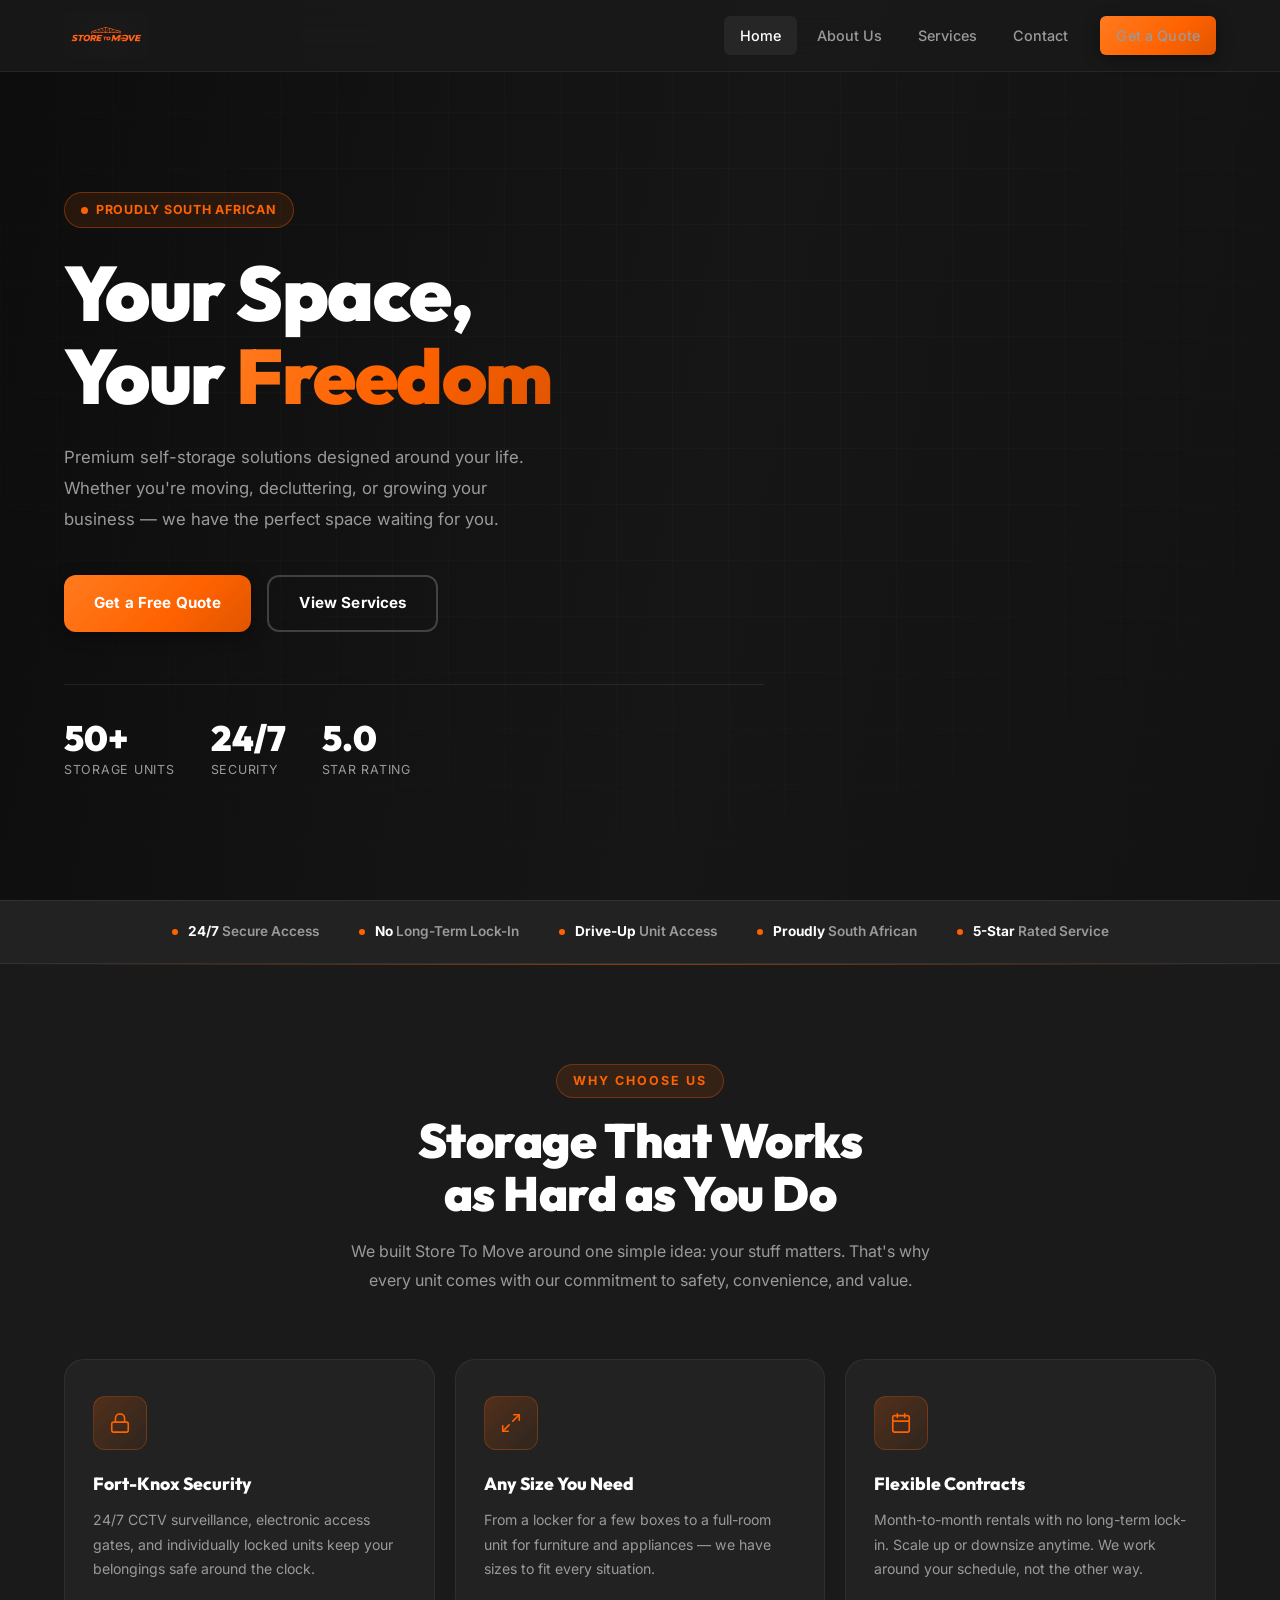
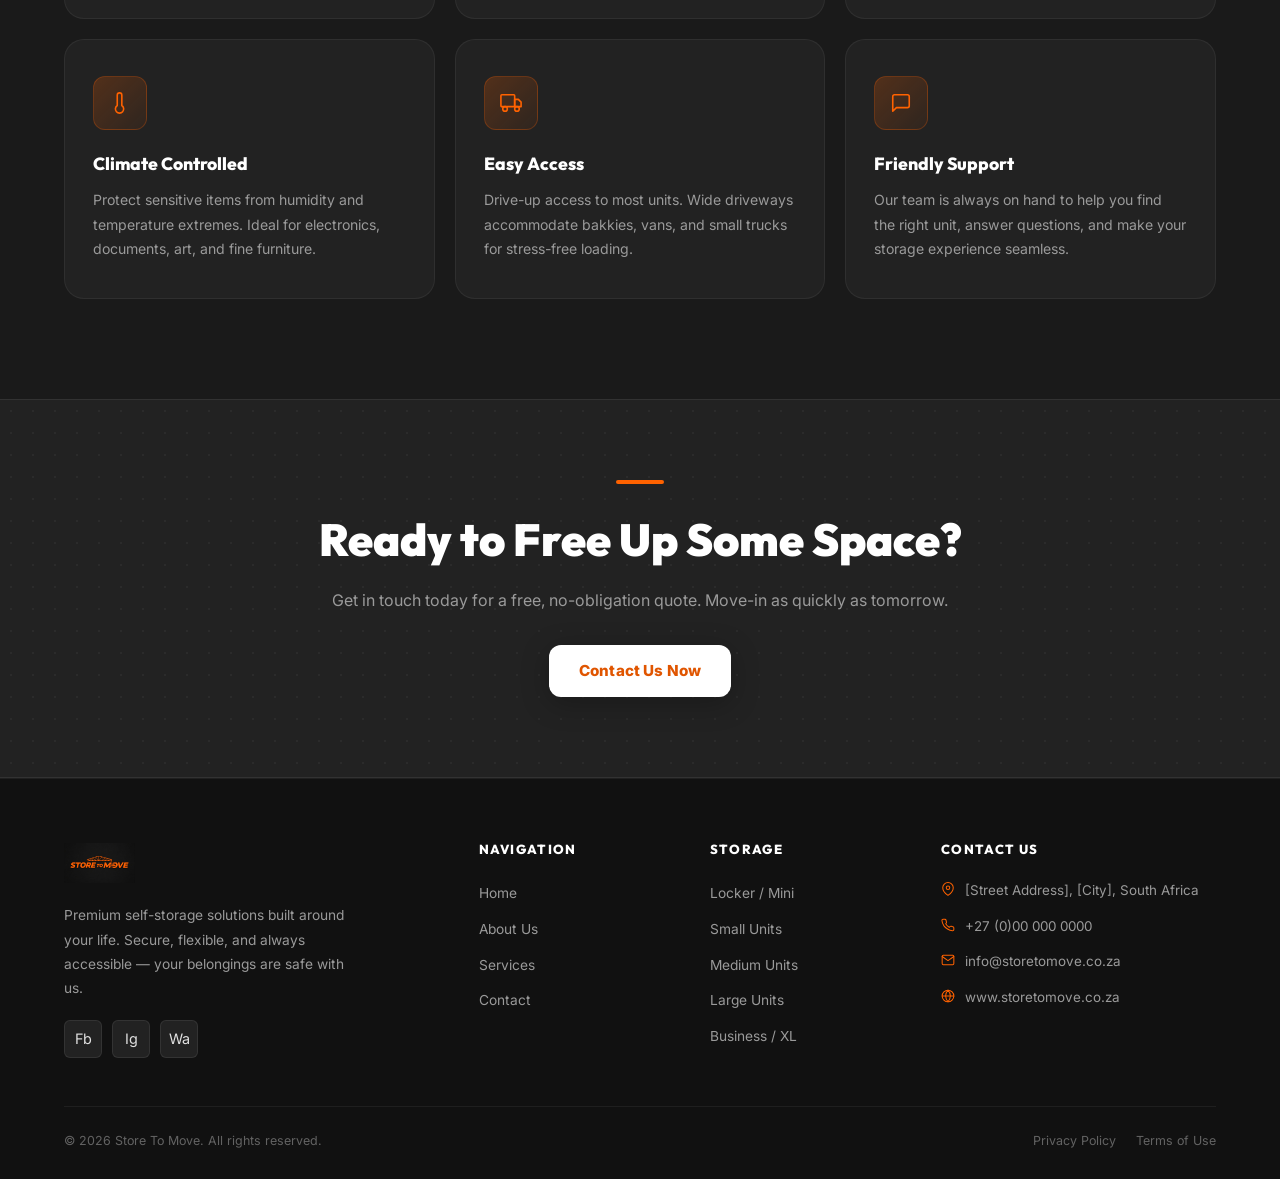
==== commit 388ed9d2: "v3 Changes to images and descriptions" ====
--- a/index.html
+++ b/index.html
@@ -1,27 +1,32 @@
 <!DOCTYPE html>
 <html lang="en">
+
 <head>
   <meta charset="UTF-8" />
   <meta name="viewport" content="width=device-width, initial-scale=1.0" />
-  <meta name="description" content="Store To Move - Premium self-storage solutions in South Africa. Flexible, secure, and affordable storage units for personal, business, and moving needs." />
+  <meta name="description"
+    content="Store To Move - Premium self-storage solutions in South Africa. Flexible, secure, and affordable storage units for personal, business, and moving needs." />
   <meta name="keywords" content="self storage, storage units, moving storage, South Africa, secure storage" />
   <title>Store To Move | Premium Self-Storage Solutions</title>
   <link rel="stylesheet" href="style.css" />
 </head>
+
 <body>
 
   <!-- ========== NAVIGATION ========== -->
   <nav class="navbar" id="navbar" role="navigation" aria-label="Main navigation">
-    <a href="#" class="nav-logo" id="nav-home-logo" onclick="showPage('home'); return false;" aria-label="Store To Move Home">
+    <a href="#" class="nav-logo" id="nav-home-logo" onclick="showPage('home'); return false;"
+      aria-label="Store To Move Home">
       <img src="logo.png" alt="Store To Move" class="nav-logo-img" />
     </a>
 
     <div class="nav-links" id="nav-links">
-      <a href="#" id="nav-link-home"    class="active" onclick="showPage('home');    return false;">Home</a>
-      <a href="#" id="nav-link-about"             onclick="showPage('about');   return false;">About Us</a>
-      <a href="#" id="nav-link-storage"            onclick="showPage('storage'); return false;">Storage Sizes</a>
-      <a href="#" id="nav-link-contact"            onclick="showPage('contact'); return false;">Contact</a>
-      <a href="#" id="nav-cta" class="btn btn-primary nav-cta" onclick="showPage('contact'); return false;">Get a Quote</a>
+      <a href="#" id="nav-link-home" class="active" onclick="showPage('home');    return false;">Home</a>
+      <a href="#" id="nav-link-about" onclick="showPage('about');   return false;">About Us</a>
+      <a href="#" id="nav-link-storage" onclick="showPage('storage'); return false;">Services</a>
+      <a href="#" id="nav-link-contact" onclick="showPage('contact'); return false;">Contact</a>
+      <a href="#" id="nav-cta" class="btn btn-primary nav-cta" onclick="showPage('contact'); return false;">Get a
+        Quote</a>
     </div>
 
     <button class="nav-hamburger" id="hamburger" aria-label="Toggle navigation" aria-expanded="false">
@@ -36,11 +41,14 @@
 
     <!-- HERO -->
     <section class="hero" id="hero">
-      <div class="hero-bg"></div>
+      <!-- Background image -->
+      <div class="hero-bg-img"></div>
+      <!-- Dark overlay -->
+      <div class="hero-overlay"></div>
+      <!-- Subtle grid on top -->
       <div class="hero-grid"></div>
       <div class="container">
         <div class="hero-content">
-          <!-- Left: Text -->
           <div class="hero-text">
             <div class="hero-badge">Proudly South African</div>
             <h1 class="hero-title">
@@ -48,14 +56,15 @@
               Your <span class="highlight">Freedom</span>
             </h1>
             <p class="hero-desc">
-              Premium self-storage solutions designed around your life. Whether you're moving, decluttering, or growing your business — we have the perfect space waiting for you.
+              Premium self-storage solutions designed around your life. Whether you're moving, decluttering, or growing
+              your business — we have the perfect space waiting for you.
             </p>
             <div class="hero-actions">
               <a href="#" class="btn btn-primary" id="hero-cta-quote" onclick="showPage('contact'); return false;">
                 Get a Free Quote
               </a>
               <a href="#" class="btn btn-outline" id="hero-cta-sizes" onclick="showPage('storage'); return false;">
-                View Storage Sizes
+                View Services
               </a>
             </div>
 
@@ -74,31 +83,6 @@
               </div>
             </div>
           </div>
-
-          <!-- Right: Hero Image -->
-          <div class="hero-visual">
-            <div class="hero-img-wrap">
-              <img
-                src="https://images.unsplash.com/photo-1553413077-190dd305871c?auto=format&fit=crop&w=900&q=80"
-                alt="Store To Move storage facility"
-                loading="eager"
-              />
-              <div class="hero-img-stats">
-                <div class="img-stat-item">
-                  <strong>50+</strong>
-                  <span>Units Available</span>
-                </div>
-                <div class="img-stat-item">
-                  <strong>24/7</strong>
-                  <span>Secure Access</span>
-                </div>
-                <div class="img-stat-item">
-                  <strong>Move-In</strong>
-                  <span>Ready Today</span>
-                </div>
-              </div>
-            </div>
-          </div>
         </div>
       </div>
     </section>
@@ -108,10 +92,14 @@
       <div class="container">
         <div class="trust-bar-inner">
           <div class="trust-item"><span class="trust-dot"></span><span><strong>24/7</strong> Secure Access</span></div>
-          <div class="trust-item"><span class="trust-dot"></span><span><strong>No</strong> Long-Term Lock-In</span></div>
-          <div class="trust-item"><span class="trust-dot"></span><span><strong>Drive-Up</strong> Unit Access</span></div>
-          <div class="trust-item"><span class="trust-dot"></span><span><strong>Proudly</strong> South African</span></div>
-          <div class="trust-item"><span class="trust-dot"></span><span><strong>5-Star</strong> Rated Service</span></div>
+          <div class="trust-item"><span class="trust-dot"></span><span><strong>No</strong> Long-Term Lock-In</span>
+          </div>
+          <div class="trust-item"><span class="trust-dot"></span><span><strong>Drive-Up</strong> Unit Access</span>
+          </div>
+          <div class="trust-item"><span class="trust-dot"></span><span><strong>Proudly</strong> South African</span>
+          </div>
+          <div class="trust-item"><span class="trust-dot"></span><span><strong>5-Star</strong> Rated Service</span>
+          </div>
         </div>
       </div>
     </div>
@@ -122,51 +110,86 @@
         <div class="features-header">
           <div class="section-label">Why Choose Us</div>
           <h2 class="section-heading">Storage That Works<br />as Hard as You Do</h2>
-          <p class="section-sub">We built Store To Move around one simple idea: your stuff matters. That's why every unit comes with our commitment to safety, convenience, and value.</p>
+          <p class="section-sub">We built Store To Move around one simple idea: your stuff matters. That's why every
+            unit comes with our commitment to safety, convenience, and value.</p>
         </div>
 
         <div class="features-grid">
           <div class="feature-card reveal">
             <div class="feature-icon">
-              <svg xmlns="http://www.w3.org/2000/svg" viewBox="0 0 24 24" fill="none" stroke="currentColor" stroke-width="1.75" stroke-linecap="round" stroke-linejoin="round"><rect x="3" y="11" width="18" height="11" rx="2"/><path d="M7 11V7a5 5 0 0 1 10 0v4"/></svg>
+              <svg xmlns="http://www.w3.org/2000/svg" viewBox="0 0 24 24" fill="none" stroke="currentColor"
+                stroke-width="1.75" stroke-linecap="round" stroke-linejoin="round">
+                <rect x="3" y="11" width="18" height="11" rx="2" />
+                <path d="M7 11V7a5 5 0 0 1 10 0v4" />
+              </svg>
             </div>
             <h3>Fort-Knox Security</h3>
-            <p>24/7 CCTV surveillance, electronic access gates, and individually locked units keep your belongings safe around the clock.</p>
+            <p>24/7 CCTV surveillance, electronic access gates, and individually locked units keep your belongings safe
+              around the clock.</p>
           </div>
           <div class="feature-card reveal">
             <div class="feature-icon">
-              <svg xmlns="http://www.w3.org/2000/svg" viewBox="0 0 24 24" fill="none" stroke="currentColor" stroke-width="1.75" stroke-linecap="round" stroke-linejoin="round"><polyline points="15 3 21 3 21 9"/><polyline points="9 21 3 21 3 15"/><line x1="21" y1="3" x2="14" y2="10"/><line x1="3" y1="21" x2="10" y2="14"/></svg>
+              <svg xmlns="http://www.w3.org/2000/svg" viewBox="0 0 24 24" fill="none" stroke="currentColor"
+                stroke-width="1.75" stroke-linecap="round" stroke-linejoin="round">
+                <polyline points="15 3 21 3 21 9" />
+                <polyline points="9 21 3 21 3 15" />
+                <line x1="21" y1="3" x2="14" y2="10" />
+                <line x1="3" y1="21" x2="10" y2="14" />
+              </svg>
             </div>
             <h3>Any Size You Need</h3>
-            <p>From a locker for a few boxes to a full-room unit for furniture and appliances — we have sizes to fit every situation.</p>
+            <p>From a locker for a few boxes to a full-room unit for furniture and appliances — we have sizes to fit
+              every situation.</p>
           </div>
           <div class="feature-card reveal">
             <div class="feature-icon">
-              <svg xmlns="http://www.w3.org/2000/svg" viewBox="0 0 24 24" fill="none" stroke="currentColor" stroke-width="1.75" stroke-linecap="round" stroke-linejoin="round"><rect x="3" y="4" width="18" height="18" rx="2"/><line x1="16" y1="2" x2="16" y2="6"/><line x1="8" y1="2" x2="8" y2="6"/><line x1="3" y1="10" x2="21" y2="10"/></svg>
+              <svg xmlns="http://www.w3.org/2000/svg" viewBox="0 0 24 24" fill="none" stroke="currentColor"
+                stroke-width="1.75" stroke-linecap="round" stroke-linejoin="round">
+                <rect x="3" y="4" width="18" height="18" rx="2" />
+                <line x1="16" y1="2" x2="16" y2="6" />
+                <line x1="8" y1="2" x2="8" y2="6" />
+                <line x1="3" y1="10" x2="21" y2="10" />
+              </svg>
             </div>
             <h3>Flexible Contracts</h3>
-            <p>Month-to-month rentals with no long-term lock-in. Scale up or downsize anytime. We work around your schedule, not the other way.</p>
+            <p>Month-to-month rentals with no long-term lock-in. Scale up or downsize anytime. We work around your
+              schedule, not the other way.</p>
           </div>
           <div class="feature-card reveal">
             <div class="feature-icon">
-              <svg xmlns="http://www.w3.org/2000/svg" viewBox="0 0 24 24" fill="none" stroke="currentColor" stroke-width="1.75" stroke-linecap="round" stroke-linejoin="round"><path d="M14 14.76V3.5a2.5 2.5 0 0 0-5 0v11.26a4.5 4.5 0 1 0 5 0z"/></svg>
+              <svg xmlns="http://www.w3.org/2000/svg" viewBox="0 0 24 24" fill="none" stroke="currentColor"
+                stroke-width="1.75" stroke-linecap="round" stroke-linejoin="round">
+                <path d="M14 14.76V3.5a2.5 2.5 0 0 0-5 0v11.26a4.5 4.5 0 1 0 5 0z" />
+              </svg>
             </div>
             <h3>Climate Controlled</h3>
-            <p>Protect sensitive items from humidity and temperature extremes. Ideal for electronics, documents, art, and fine furniture.</p>
+            <p>Protect sensitive items from humidity and temperature extremes. Ideal for electronics, documents, art,
+              and fine furniture.</p>
           </div>
           <div class="feature-card reveal">
             <div class="feature-icon">
-              <svg xmlns="http://www.w3.org/2000/svg" viewBox="0 0 24 24" fill="none" stroke="currentColor" stroke-width="1.75" stroke-linecap="round" stroke-linejoin="round"><rect x="1" y="3" width="15" height="13" rx="1"/><polygon points="16 8 20 8 23 11 23 16 16 16 16 8"/><circle cx="5.5" cy="18.5" r="2.5"/><circle cx="18.5" cy="18.5" r="2.5"/></svg>
+              <svg xmlns="http://www.w3.org/2000/svg" viewBox="0 0 24 24" fill="none" stroke="currentColor"
+                stroke-width="1.75" stroke-linecap="round" stroke-linejoin="round">
+                <rect x="1" y="3" width="15" height="13" rx="1" />
+                <polygon points="16 8 20 8 23 11 23 16 16 16 16 8" />
+                <circle cx="5.5" cy="18.5" r="2.5" />
+                <circle cx="18.5" cy="18.5" r="2.5" />
+              </svg>
             </div>
             <h3>Easy Access</h3>
-            <p>Drive-up access to most units. Wide driveways accommodate bakkies, vans, and small trucks for stress-free loading.</p>
+            <p>Drive-up access to most units. Wide driveways accommodate bakkies, vans, and small trucks for stress-free
+              loading.</p>
           </div>
           <div class="feature-card reveal">
             <div class="feature-icon">
-              <svg xmlns="http://www.w3.org/2000/svg" viewBox="0 0 24 24" fill="none" stroke="currentColor" stroke-width="1.75" stroke-linecap="round" stroke-linejoin="round"><path d="M21 15a2 2 0 0 1-2 2H7l-4 4V5a2 2 0 0 1 2-2h14a2 2 0 0 1 2 2z"/></svg>
+              <svg xmlns="http://www.w3.org/2000/svg" viewBox="0 0 24 24" fill="none" stroke="currentColor"
+                stroke-width="1.75" stroke-linecap="round" stroke-linejoin="round">
+                <path d="M21 15a2 2 0 0 1-2 2H7l-4 4V5a2 2 0 0 1 2-2h14a2 2 0 0 1 2 2z" />
+              </svg>
             </div>
             <h3>Friendly Support</h3>
-            <p>Our team is always on hand to help you find the right unit, answer questions, and make your storage experience seamless.</p>
+            <p>Our team is always on hand to help you find the right unit, answer questions, and make your storage
+              experience seamless.</p>
           </div>
         </div>
       </div>
@@ -196,7 +219,8 @@
         <div class="section-label">Our Story</div>
         <h1 class="section-heading">Built on Trust,<br />Driven by Community</h1>
         <p class="section-sub" style="margin-inline: auto; text-align: center;">
-          Store To Move was founded with a simple mission — make self-storage accessible, affordable, and stress-free for every South African.
+          Store To Move was founded with a simple mission — make self-storage accessible, affordable, and stress-free
+          for every South African.
         </p>
       </div>
     </section>
@@ -206,28 +230,33 @@
         <div class="about-grid">
           <!-- Facility Image -->
           <div class="about-img-wrap">
-            <img
-              src="https://images.unsplash.com/photo-1504307651254-35680f356dfd?auto=format&fit=crop&w=800&q=80"
-              alt="Store To Move storage facility"
-              loading="lazy"
-            />
+            <img src="https://images.unsplash.com/photo-1504307651254-35680f356dfd?auto=format&fit=crop&w=800&q=80"
+              alt="Store To Move storage facility" loading="lazy" />
           </div>
 
           <!-- Story Text -->
           <div class="about-content">
             <div class="section-label">Who We Are</div>
-            <h2 class="section-heading" style="font-size: clamp(1.6rem, 4vw, 2.2rem);">A Family Business With Big Ambitions</h2>
+            <h2 class="section-heading" style="font-size: clamp(1.6rem, 4vw, 2.2rem);">A Family Business With Big
+              Ambitions</h2>
             <p class="section-sub">
-              Store To Move started as a family venture with a single goal: to give people a trustworthy place to put their things while life happens. Moving house, renovating, downsizing, or growing your business — we've seen it all and we understand the stress.
+              Store To Move started as a family venture with a single goal: to give people a trustworthy place to put
+              their things while life happens. Moving house, renovating, downsizing, or growing your business — we've
+              seen it all and we understand the stress.
             </p>
             <p class="section-sub" style="margin-top: 16px;">
-              Our facility is built to the highest standards of security and cleanliness, and our team treats your belongings as if they were our own. We're proud to serve our local community and we're growing every day.
+              Our facility is built to the highest standards of security and cleanliness, and our team treats your
+              belongings as if they were our own. We're proud to serve our local community and we're growing every day.
             </p>
 
             <div class="about-values">
               <div class="value-item">
                 <div class="value-icon-svg">
-                  <svg xmlns="http://www.w3.org/2000/svg" viewBox="0 0 24 24" fill="none" stroke="currentColor" stroke-width="1.75" stroke-linecap="round" stroke-linejoin="round"><path d="M20.84 4.61a5.5 5.5 0 0 0-7.78 0L12 5.67l-1.06-1.06a5.5 5.5 0 0 0-7.78 7.78l1.06 1.06L12 21.23l7.78-7.78 1.06-1.06a5.5 5.5 0 0 0 0-7.78z"/></svg>
+                  <svg xmlns="http://www.w3.org/2000/svg" viewBox="0 0 24 24" fill="none" stroke="currentColor"
+                    stroke-width="1.75" stroke-linecap="round" stroke-linejoin="round">
+                    <path
+                      d="M20.84 4.61a5.5 5.5 0 0 0-7.78 0L12 5.67l-1.06-1.06a5.5 5.5 0 0 0-7.78 7.78l1.06 1.06L12 21.23l7.78-7.78 1.06-1.06a5.5 5.5 0 0 0 0-7.78z" />
+                  </svg>
                 </div>
                 <div>
                   <h4>Integrity</h4>
@@ -236,7 +265,10 @@
               </div>
               <div class="value-item">
                 <div class="value-icon-svg">
-                  <svg xmlns="http://www.w3.org/2000/svg" viewBox="0 0 24 24" fill="none" stroke="currentColor" stroke-width="1.75" stroke-linecap="round" stroke-linejoin="round"><path d="M12 22s8-4 8-10V5l-8-3-8 3v7c0 6 8 10 8 10z"/></svg>
+                  <svg xmlns="http://www.w3.org/2000/svg" viewBox="0 0 24 24" fill="none" stroke="currentColor"
+                    stroke-width="1.75" stroke-linecap="round" stroke-linejoin="round">
+                    <path d="M12 22s8-4 8-10V5l-8-3-8 3v7c0 6 8 10 8 10z" />
+                  </svg>
                 </div>
                 <div>
                   <h4>Security</h4>
@@ -245,7 +277,13 @@
               </div>
               <div class="value-item">
                 <div class="value-icon-svg">
-                  <svg xmlns="http://www.w3.org/2000/svg" viewBox="0 0 24 24" fill="none" stroke="currentColor" stroke-width="1.75" stroke-linecap="round" stroke-linejoin="round"><rect x="3" y="4" width="18" height="18" rx="2"/><line x1="16" y1="2" x2="16" y2="6"/><line x1="8" y1="2" x2="8" y2="6"/><line x1="3" y1="10" x2="21" y2="10"/></svg>
+                  <svg xmlns="http://www.w3.org/2000/svg" viewBox="0 0 24 24" fill="none" stroke="currentColor"
+                    stroke-width="1.75" stroke-linecap="round" stroke-linejoin="round">
+                    <rect x="3" y="4" width="18" height="18" rx="2" />
+                    <line x1="16" y1="2" x2="16" y2="6" />
+                    <line x1="8" y1="2" x2="8" y2="6" />
+                    <line x1="3" y1="10" x2="21" y2="10" />
+                  </svg>
                 </div>
                 <div>
                   <h4>Flexibility</h4>
@@ -254,7 +292,13 @@
               </div>
               <div class="value-item">
                 <div class="value-icon-svg">
-                  <svg xmlns="http://www.w3.org/2000/svg" viewBox="0 0 24 24" fill="none" stroke="currentColor" stroke-width="1.75" stroke-linecap="round" stroke-linejoin="round"><path d="M17 21v-2a4 4 0 0 0-4-4H5a4 4 0 0 0-4 4v2"/><circle cx="9" cy="7" r="4"/><path d="M23 21v-2a4 4 0 0 0-3-3.87"/><path d="M16 3.13a4 4 0 0 1 0 7.75"/></svg>
+                  <svg xmlns="http://www.w3.org/2000/svg" viewBox="0 0 24 24" fill="none" stroke="currentColor"
+                    stroke-width="1.75" stroke-linecap="round" stroke-linejoin="round">
+                    <path d="M17 21v-2a4 4 0 0 0-4-4H5a4 4 0 0 0-4 4v2" />
+                    <circle cx="9" cy="7" r="4" />
+                    <path d="M23 21v-2a4 4 0 0 0-3-3.87" />
+                    <path d="M16 3.13a4 4 0 0 1 0 7.75" />
+                  </svg>
                 </div>
                 <div>
                   <h4>Community</h4>
@@ -319,7 +363,7 @@
 
 
   <!-- ======================================================
-       STORAGE SIZES PAGE
+       SERVICES PAGE
   ====================================================== -->
   <div class="page-content" id="page-storage">
 
@@ -328,7 +372,8 @@
         <div class="section-label">Storage Options</div>
         <h1 class="section-heading">Find the Perfect<br />Size for You</h1>
         <p class="section-sub" style="margin-inline: auto; text-align: center;">
-          Whether it's a few boxes or a full household, we have a unit that fits your needs and your budget. All units include 24/7 security access.
+          Whether it's a few boxes or a full household, we have a unit that fits your needs and your budget. All units
+          include 24/7 security access.
         </p>
       </div>
     </section>
@@ -343,14 +388,16 @@
             </div>
             <div class="pricing-size">Locker / Mini</div>
             <div class="pricing-dims">Approx. 1m² – 3m²</div>
-            <p class="pricing-desc">Perfect for a small number of boxes, seasonal clothing, documents, or sporting equipment.</p>
+            <p class="pricing-desc">Perfect for a small number of boxes, seasonal clothing, documents, or sporting
+              equipment.</p>
             <ul class="pricing-features-list">
               <li>Ideal for boxes &amp; documents</li>
               <li>24/7 secure access</li>
               <li>Month-to-month rental</li>
               <li>Ground-floor options available</li>
             </ul>
-            <a href="#" class="btn btn-outline pricing-enquire" onclick="showPage('contact'); return false;">Enquire Now</a>
+            <a href="#" class="btn btn-outline pricing-enquire" onclick="showPage('contact'); return false;">Enquire
+              Now</a>
           </div>
 
           <div class="pricing-card reveal">
@@ -359,14 +406,16 @@
             </div>
             <div class="pricing-size">Small</div>
             <div class="pricing-dims">Approx. 3m² – 6m²</div>
-            <p class="pricing-desc">Fits the contents of a small room or studio flat. Great for single movers or students.</p>
+            <p class="pricing-desc">Fits the contents of a small room or studio flat. Great for single movers or
+              students.</p>
             <ul class="pricing-features-list">
               <li>Fits small room contents</li>
               <li>24/7 secure access</li>
               <li>Month-to-month rental</li>
               <li>Drive-up access</li>
             </ul>
-            <a href="#" class="btn btn-outline pricing-enquire" onclick="showPage('contact'); return false;">Enquire Now</a>
+            <a href="#" class="btn btn-outline pricing-enquire" onclick="showPage('contact'); return false;">Enquire
+              Now</a>
           </div>
 
           <div class="pricing-card popular reveal">
@@ -376,7 +425,8 @@
             </div>
             <div class="pricing-size">Medium</div>
             <div class="pricing-dims">Approx. 6m² – 15m²</div>
-            <p class="pricing-desc">The most popular choice. Comfortably fits the contents of a 1–2 bedroom flat or a vehicle's worth of goods.</p>
+            <p class="pricing-desc">The most popular choice. Comfortably fits the contents of a 1–2 bedroom flat or a
+              vehicle's worth of goods.</p>
             <ul class="pricing-features-list">
               <li>Fits 1–2 bedroom flat</li>
               <li>24/7 secure access</li>
@@ -384,7 +434,8 @@
               <li>Drive-up access</li>
               <li>Shelving available</li>
             </ul>
-            <a href="#" class="btn btn-primary pricing-enquire" onclick="showPage('contact'); return false;">Enquire Now</a>
+            <a href="#" class="btn btn-primary pricing-enquire" onclick="showPage('contact'); return false;">Enquire
+              Now</a>
           </div>
 
           <div class="pricing-card reveal">
@@ -393,7 +444,8 @@
             </div>
             <div class="pricing-size">Large</div>
             <div class="pricing-dims">Approx. 15m² – 25m²</div>
-            <p class="pricing-desc">Suits a full 2–3 bedroom home contents. Ideal for families relocating or renovating.</p>
+            <p class="pricing-desc">Suits a full 2–3 bedroom home contents. Ideal for families relocating or renovating.
+            </p>
             <ul class="pricing-features-list">
               <li>Fits 2–3 bedroom home</li>
               <li>24/7 secure access</li>
@@ -401,7 +453,8 @@
               <li>Drive-up access</li>
               <li>Shelving available</li>
             </ul>
-            <a href="#" class="btn btn-outline pricing-enquire" onclick="showPage('contact'); return false;">Enquire Now</a>
+            <a href="#" class="btn btn-outline pricing-enquire" onclick="showPage('contact'); return false;">Enquire
+              Now</a>
           </div>
 
           <div class="pricing-card reveal">
@@ -410,7 +463,8 @@
             </div>
             <div class="pricing-size">Business / XL</div>
             <div class="pricing-dims">25m²+ — Custom</div>
-            <p class="pricing-desc">Purpose-built for businesses, contractors, and retailers who need reliable, bulk storage with easy vehicle access.</p>
+            <p class="pricing-desc">Purpose-built for businesses, contractors, and retailers who need reliable, bulk
+              storage with easy vehicle access.</p>
             <ul class="pricing-features-list">
               <li>Custom sizes available</li>
               <li>24/7 secure access</li>
@@ -418,14 +472,17 @@
               <li>Full vehicle access</li>
               <li>Inventory support</li>
             </ul>
-            <a href="#" class="btn btn-outline pricing-enquire" onclick="showPage('contact'); return false;">Enquire Now</a>
+            <a href="#" class="btn btn-outline pricing-enquire" onclick="showPage('contact'); return false;">Enquire
+              Now</a>
           </div>
 
         </div>
 
         <div style="text-align:center; margin-top: 48px;">
           <p style="color: var(--clr-muted); font-size: 0.9rem;">
-            Not sure what size you need? <a href="#" onclick="showPage('contact'); return false;" style="color: var(--clr-orange); font-weight: 600;">Contact us</a> and we'll help you choose — free of charge.
+            Not sure what size you need? <a href="#" onclick="showPage('contact'); return false;"
+              style="color: var(--clr-orange); font-weight: 600;">Contact us</a> and we'll help you choose — free of
+            charge.
           </p>
         </div>
       </div>
@@ -444,7 +501,8 @@
         <div class="section-label">Get In Touch</div>
         <h1 class="section-heading">We're Here to Help</h1>
         <p class="section-sub" style="margin-inline: auto; text-align: center;">
-          Have a question, need a quote, or want to visit the facility? Reach out — our friendly team usually responds within a few hours.
+          Have a question, need a quote, or want to visit the facility? Reach out — our friendly team usually responds
+          within a few hours.
         </p>
       </div>
     </section>
@@ -462,7 +520,11 @@
 
               <div class="contact-card">
                 <div class="contact-card-icon">
-                  <svg xmlns="http://www.w3.org/2000/svg" viewBox="0 0 24 24" fill="none" stroke="currentColor" stroke-width="1.75" stroke-linecap="round" stroke-linejoin="round"><path d="M21 10c0 7-9 13-9 13s-9-6-9-13a9 9 0 0 1 18 0z"/><circle cx="12" cy="10" r="3"/></svg>
+                  <svg xmlns="http://www.w3.org/2000/svg" viewBox="0 0 24 24" fill="none" stroke="currentColor"
+                    stroke-width="1.75" stroke-linecap="round" stroke-linejoin="round">
+                    <path d="M21 10c0 7-9 13-9 13s-9-6-9-13a9 9 0 0 1 18 0z" />
+                    <circle cx="12" cy="10" r="3" />
+                  </svg>
                 </div>
                 <div>
                   <h4>Our Address</h4>
@@ -477,7 +539,11 @@
 
               <div class="contact-card">
                 <div class="contact-card-icon">
-                  <svg xmlns="http://www.w3.org/2000/svg" viewBox="0 0 24 24" fill="none" stroke="currentColor" stroke-width="1.75" stroke-linecap="round" stroke-linejoin="round"><path d="M22 16.92v3a2 2 0 0 1-2.18 2 19.79 19.79 0 0 1-8.63-3.07A19.5 19.5 0 0 1 4.69 13a19.79 19.79 0 0 1-3.07-8.67A2 2 0 0 1 3.62 2h3a2 2 0 0 1 2 1.72 12.84 12.84 0 0 0 .7 2.81 2 2 0 0 1-.45 2.11L8.09 9.91a16 16 0 0 0 6 6l1.27-1.27a2 2 0 0 1 2.11-.45 12.84 12.84 0 0 0 2.81.7A2 2 0 0 1 22 16.92z"/></svg>
+                  <svg xmlns="http://www.w3.org/2000/svg" viewBox="0 0 24 24" fill="none" stroke="currentColor"
+                    stroke-width="1.75" stroke-linecap="round" stroke-linejoin="round">
+                    <path
+                      d="M22 16.92v3a2 2 0 0 1-2.18 2 19.79 19.79 0 0 1-8.63-3.07A19.5 19.5 0 0 1 4.69 13a19.79 19.79 0 0 1-3.07-8.67A2 2 0 0 1 3.62 2h3a2 2 0 0 1 2 1.72 12.84 12.84 0 0 0 .7 2.81 2 2 0 0 1-.45 2.11L8.09 9.91a16 16 0 0 0 6 6l1.27-1.27a2 2 0 0 1 2.11-.45 12.84 12.84 0 0 0 2.81.7A2 2 0 0 1 22 16.92z" />
+                  </svg>
                 </div>
                 <div>
                   <h4>Phone</h4>
@@ -488,7 +554,11 @@
 
               <div class="contact-card">
                 <div class="contact-card-icon">
-                  <svg xmlns="http://www.w3.org/2000/svg" viewBox="0 0 24 24" fill="none" stroke="currentColor" stroke-width="1.75" stroke-linecap="round" stroke-linejoin="round"><path d="M4 4h16c1.1 0 2 .9 2 2v12c0 1.1-.9 2-2 2H4c-1.1 0-2-.9-2-2V6c0-1.1.9-2 2-2z"/><polyline points="22,6 12,13 2,6"/></svg>
+                  <svg xmlns="http://www.w3.org/2000/svg" viewBox="0 0 24 24" fill="none" stroke="currentColor"
+                    stroke-width="1.75" stroke-linecap="round" stroke-linejoin="round">
+                    <path d="M4 4h16c1.1 0 2 .9 2 2v12c0 1.1-.9 2-2 2H4c-1.1 0-2-.9-2-2V6c0-1.1.9-2 2-2z" />
+                    <polyline points="22,6 12,13 2,6" />
+                  </svg>
                 </div>
                 <div>
                   <h4>Email</h4>
@@ -499,7 +569,11 @@
 
               <div class="contact-card">
                 <div class="contact-card-icon">
-                  <svg xmlns="http://www.w3.org/2000/svg" viewBox="0 0 24 24" fill="none" stroke="currentColor" stroke-width="1.75" stroke-linecap="round" stroke-linejoin="round"><circle cx="12" cy="12" r="10"/><polyline points="12 6 12 12 16 14"/></svg>
+                  <svg xmlns="http://www.w3.org/2000/svg" viewBox="0 0 24 24" fill="none" stroke="currentColor"
+                    stroke-width="1.75" stroke-linecap="round" stroke-linejoin="round">
+                    <circle cx="12" cy="12" r="10" />
+                    <polyline points="12 6 12 12 16 14" />
+                  </svg>
                 </div>
                 <div>
                   <h4>Access Hours</h4>
@@ -512,7 +586,11 @@
             <!-- Map Placeholder -->
             <div class="map-container" role="img" aria-label="Map placeholder showing Store To Move location">
               <div class="map-pin-svg">
-                <svg xmlns="http://www.w3.org/2000/svg" viewBox="0 0 24 24" fill="none" stroke="currentColor" stroke-width="1.5" stroke-linecap="round" stroke-linejoin="round"><path d="M21 10c0 7-9 13-9 13s-9-6-9-13a9 9 0 0 1 18 0z"/><circle cx="12" cy="10" r="3"/></svg>
+                <svg xmlns="http://www.w3.org/2000/svg" viewBox="0 0 24 24" fill="none" stroke="currentColor"
+                  stroke-width="1.5" stroke-linecap="round" stroke-linejoin="round">
+                  <path d="M21 10c0 7-9 13-9 13s-9-6-9-13a9 9 0 0 1 18 0z" />
+                  <circle cx="12" cy="10" r="3" />
+                </svg>
               </div>
               <div class="map-label">Store To Move</div>
               <div class="map-sublabel">Map integration coming soon</div>
@@ -560,17 +638,21 @@
 
                 <div class="form-group">
                   <label for="contact-message">Message</label>
-                  <textarea id="contact-message" name="message" placeholder="Tell us a bit about what you need — move-in date, how long you'll need storage, any special requirements..."></textarea>
+                  <textarea id="contact-message" name="message"
+                    placeholder="Tell us a bit about what you need — move-in date, how long you'll need storage, any special requirements..."></textarea>
                 </div>
 
                 <button type="submit" class="btn btn-primary form-submit" id="form-submit-btn">
                   Send Message
                 </button>
 
-                <div id="form-success" style="display:none; margin-top:16px; background:rgba(34,197,94,0.1); border:1px solid rgba(34,197,94,0.3); border-radius:8px; padding:16px; color:#4ade80; font-size:0.9rem; text-align:center;">
+                <div id="form-success"
+                  style="display:none; margin-top:16px; background:rgba(34,197,94,0.1); border:1px solid rgba(34,197,94,0.3); border-radius:8px; padding:16px; color:#4ade80; font-size:0.9rem; text-align:center;">
                   Message sent! We'll be in touch shortly.
                 </div>
-                <div id="form-error" style="display:none; margin-top:16px; background:rgba(239,68,68,0.1); border:1px solid rgba(239,68,68,0.3); border-radius:8px; padding:16px; color:#f87171; font-size:0.9rem; text-align:center;"></div>
+                <div id="form-error"
+                  style="display:none; margin-top:16px; background:rgba(239,68,68,0.1); border:1px solid rgba(239,68,68,0.3); border-radius:8px; padding:16px; color:#f87171; font-size:0.9rem; text-align:center;">
+                </div>
               </form>
             </div>
           </div>
@@ -593,7 +675,8 @@
           <a href="#" class="nav-logo" onclick="showPage('home'); return false;" aria-label="Store To Move Home">
             <img src="logo.png" alt="Store To Move" class="footer-logo-img" />
           </a>
-          <p>Premium self-storage solutions built around your life. Secure, flexible, and always accessible — your belongings are safe with us.</p>
+          <p>Premium self-storage solutions built around your life. Secure, flexible, and always accessible — your
+            belongings are safe with us.</p>
           <div class="footer-socials">
             <a href="#" class="social-btn" aria-label="Facebook" id="social-fb">Fb</a>
             <a href="#" class="social-btn" aria-label="Instagram" id="social-ig">Ig</a>
@@ -606,7 +689,7 @@
           <ul>
             <li><a href="#" id="footer-home" onclick="showPage('home'); return false;">Home</a></li>
             <li><a href="#" id="footer-about" onclick="showPage('about'); return false;">About Us</a></li>
-            <li><a href="#" id="footer-storage" onclick="showPage('storage'); return false;">Storage Sizes</a></li>
+            <li><a href="#" id="footer-storage" onclick="showPage('storage'); return false;">Services</a></li>
             <li><a href="#" id="footer-contact" onclick="showPage('contact'); return false;">Contact</a></li>
           </ul>
         </div>
@@ -626,25 +709,42 @@
           <h4>Contact Us</h4>
           <div class="footer-contact-item">
             <span class="fi">
-              <svg xmlns="http://www.w3.org/2000/svg" viewBox="0 0 24 24" fill="none" stroke="currentColor" stroke-width="1.75" stroke-linecap="round" stroke-linejoin="round"><path d="M21 10c0 7-9 13-9 13s-9-6-9-13a9 9 0 0 1 18 0z"/><circle cx="12" cy="10" r="3"/></svg>
+              <svg xmlns="http://www.w3.org/2000/svg" viewBox="0 0 24 24" fill="none" stroke="currentColor"
+                stroke-width="1.75" stroke-linecap="round" stroke-linejoin="round">
+                <path d="M21 10c0 7-9 13-9 13s-9-6-9-13a9 9 0 0 1 18 0z" />
+                <circle cx="12" cy="10" r="3" />
+              </svg>
             </span>
             <span>[Street Address], [City], South Africa</span>
           </div>
           <div class="footer-contact-item">
             <span class="fi">
-              <svg xmlns="http://www.w3.org/2000/svg" viewBox="0 0 24 24" fill="none" stroke="currentColor" stroke-width="1.75" stroke-linecap="round" stroke-linejoin="round"><path d="M22 16.92v3a2 2 0 0 1-2.18 2 19.79 19.79 0 0 1-8.63-3.07A19.5 19.5 0 0 1 4.69 13a19.79 19.79 0 0 1-3.07-8.67A2 2 0 0 1 3.62 2h3a2 2 0 0 1 2 1.72 12.84 12.84 0 0 0 .7 2.81 2 2 0 0 1-.45 2.11L8.09 9.91a16 16 0 0 0 6 6l1.27-1.27a2 2 0 0 1 2.11-.45 12.84 12.84 0 0 0 2.81.7A2 2 0 0 1 22 16.92z"/></svg>
+              <svg xmlns="http://www.w3.org/2000/svg" viewBox="0 0 24 24" fill="none" stroke="currentColor"
+                stroke-width="1.75" stroke-linecap="round" stroke-linejoin="round">
+                <path
+                  d="M22 16.92v3a2 2 0 0 1-2.18 2 19.79 19.79 0 0 1-8.63-3.07A19.5 19.5 0 0 1 4.69 13a19.79 19.79 0 0 1-3.07-8.67A2 2 0 0 1 3.62 2h3a2 2 0 0 1 2 1.72 12.84 12.84 0 0 0 .7 2.81 2 2 0 0 1-.45 2.11L8.09 9.91a16 16 0 0 0 6 6l1.27-1.27a2 2 0 0 1 2.11-.45 12.84 12.84 0 0 0 2.81.7A2 2 0 0 1 22 16.92z" />
+              </svg>
             </span>
             <a href="tel:+27000000000">+27 (0)00 000 0000</a>
           </div>
           <div class="footer-contact-item">
             <span class="fi">
-              <svg xmlns="http://www.w3.org/2000/svg" viewBox="0 0 24 24" fill="none" stroke="currentColor" stroke-width="1.75" stroke-linecap="round" stroke-linejoin="round"><path d="M4 4h16c1.1 0 2 .9 2 2v12c0 1.1-.9 2-2 2H4c-1.1 0-2-.9-2-2V6c0-1.1.9-2 2-2z"/><polyline points="22,6 12,13 2,6"/></svg>
+              <svg xmlns="http://www.w3.org/2000/svg" viewBox="0 0 24 24" fill="none" stroke="currentColor"
+                stroke-width="1.75" stroke-linecap="round" stroke-linejoin="round">
+                <path d="M4 4h16c1.1 0 2 .9 2 2v12c0 1.1-.9 2-2 2H4c-1.1 0-2-.9-2-2V6c0-1.1.9-2 2-2z" />
+                <polyline points="22,6 12,13 2,6" />
+              </svg>
             </span>
             <a href="mailto:info@storetomove.co.za">info@storetomove.co.za</a>
           </div>
           <div class="footer-contact-item">
             <span class="fi">
-              <svg xmlns="http://www.w3.org/2000/svg" viewBox="0 0 24 24" fill="none" stroke="currentColor" stroke-width="1.75" stroke-linecap="round" stroke-linejoin="round"><circle cx="12" cy="12" r="10"/><line x1="2" y1="12" x2="22" y2="12"/><path d="M12 2a15.3 15.3 0 0 1 4 10 15.3 15.3 0 0 1-4 10 15.3 15.3 0 0 1-4-10 15.3 15.3 0 0 1 4-10z"/></svg>
+              <svg xmlns="http://www.w3.org/2000/svg" viewBox="0 0 24 24" fill="none" stroke="currentColor"
+                stroke-width="1.75" stroke-linecap="round" stroke-linejoin="round">
+                <circle cx="12" cy="12" r="10" />
+                <line x1="2" y1="12" x2="22" y2="12" />
+                <path d="M12 2a15.3 15.3 0 0 1 4 10 15.3 15.3 0 0 1-4 10 15.3 15.3 0 0 1-4-10 15.3 15.3 0 0 1 4-10z" />
+              </svg>
             </span>
             <a href="https://www.storetomove.co.za">www.storetomove.co.za</a>
           </div>
@@ -670,8 +770,8 @@
     // ---- Page Router ----
     const pages = ['home', 'about', 'storage', 'contact'];
     const navLinks = {
-      home:    document.getElementById('nav-link-home'),
-      about:   document.getElementById('nav-link-about'),
+      home: document.getElementById('nav-link-home'),
+      about: document.getElementById('nav-link-about'),
       storage: document.getElementById('nav-link-storage'),
       contact: document.getElementById('nav-link-contact'),
     };
@@ -722,7 +822,7 @@
     // ---- Contact Form (Formspree) ----
     const FORMSPREE_ENDPOINT = 'https://formspree.io/f/YOUR_FORM_ID';
 
-    document.getElementById('contact-form').addEventListener('submit', async function(e) {
+    document.getElementById('contact-form').addEventListener('submit', async function (e) {
       e.preventDefault();
       const btn = document.getElementById('form-submit-btn');
       const success = document.getElementById('form-success');
@@ -753,4 +853,5 @@
   </script>
 
 </body>
-</html>
+
+</html>
--- a/style.css
+++ b/style.css
@@ -157,9 +157,24 @@
   padding-top: 72px; position: relative; overflow: hidden;
 }
 
-.hero-bg {
+.hero-bg-img {
   position: absolute; inset: 0;
-  background: var(--clr-charcoal);
+  background-image: url('https://images.unsplash.com/photo-1553413077-190dd305871c?auto=format&fit=crop&w=1800&q=80');
+  background-size: cover;
+  background-position: center;
+  background-repeat: no-repeat;
+  pointer-events: none;
+}
+
+.hero-overlay {
+  position: absolute; inset: 0;
+  background: linear-gradient(
+    100deg,
+    rgba(10, 10, 10, 0.82) 0%,
+    rgba(20, 20, 20, 0.65) 55%,
+    rgba(10, 10, 10, 0.50) 100%
+  );
+  pointer-events: none;
 }
 
 /* Subtle grid */
@@ -170,12 +185,14 @@
     linear-gradient(90deg, rgba(255,255,255,0.025) 1px, transparent 1px);
   background-size: 56px 56px;
   mask-image: radial-gradient(ellipse 90% 90% at 50% 40%, black 0%, transparent 100%);
+  pointer-events: none;
 }
 
 .hero-content {
   position: relative; z-index: 1;
-  display: grid; grid-template-columns: 1fr 1fr;
-  gap: 72px; align-items: center; padding: 90px 0;
+  display: grid; grid-template-columns: 1fr;
+  gap: 0; align-items: center; padding: 90px 0;
+  max-width: 700px;
 }
 
 .hero-badge {
@@ -271,13 +288,11 @@
 .float-badge .badge-text span { font-size: 0.7rem; color: var(--clr-muted); }
 
 @media (max-width: 900px) {
-  .hero-content { grid-template-columns: 1fr; gap: 48px; text-align: center; }
+  .hero-content { max-width: 100%; text-align: center; }
   .hero-desc { margin-inline: auto; }
   .hero-actions { justify-content: center; }
   .hero-stats { justify-content: center; }
   .hero-badge { justify-content: center; }
-  .float-badge-1 { left: -8px; }
-  .float-badge-2 { right: -8px; }
 }
 
 /* ============================================
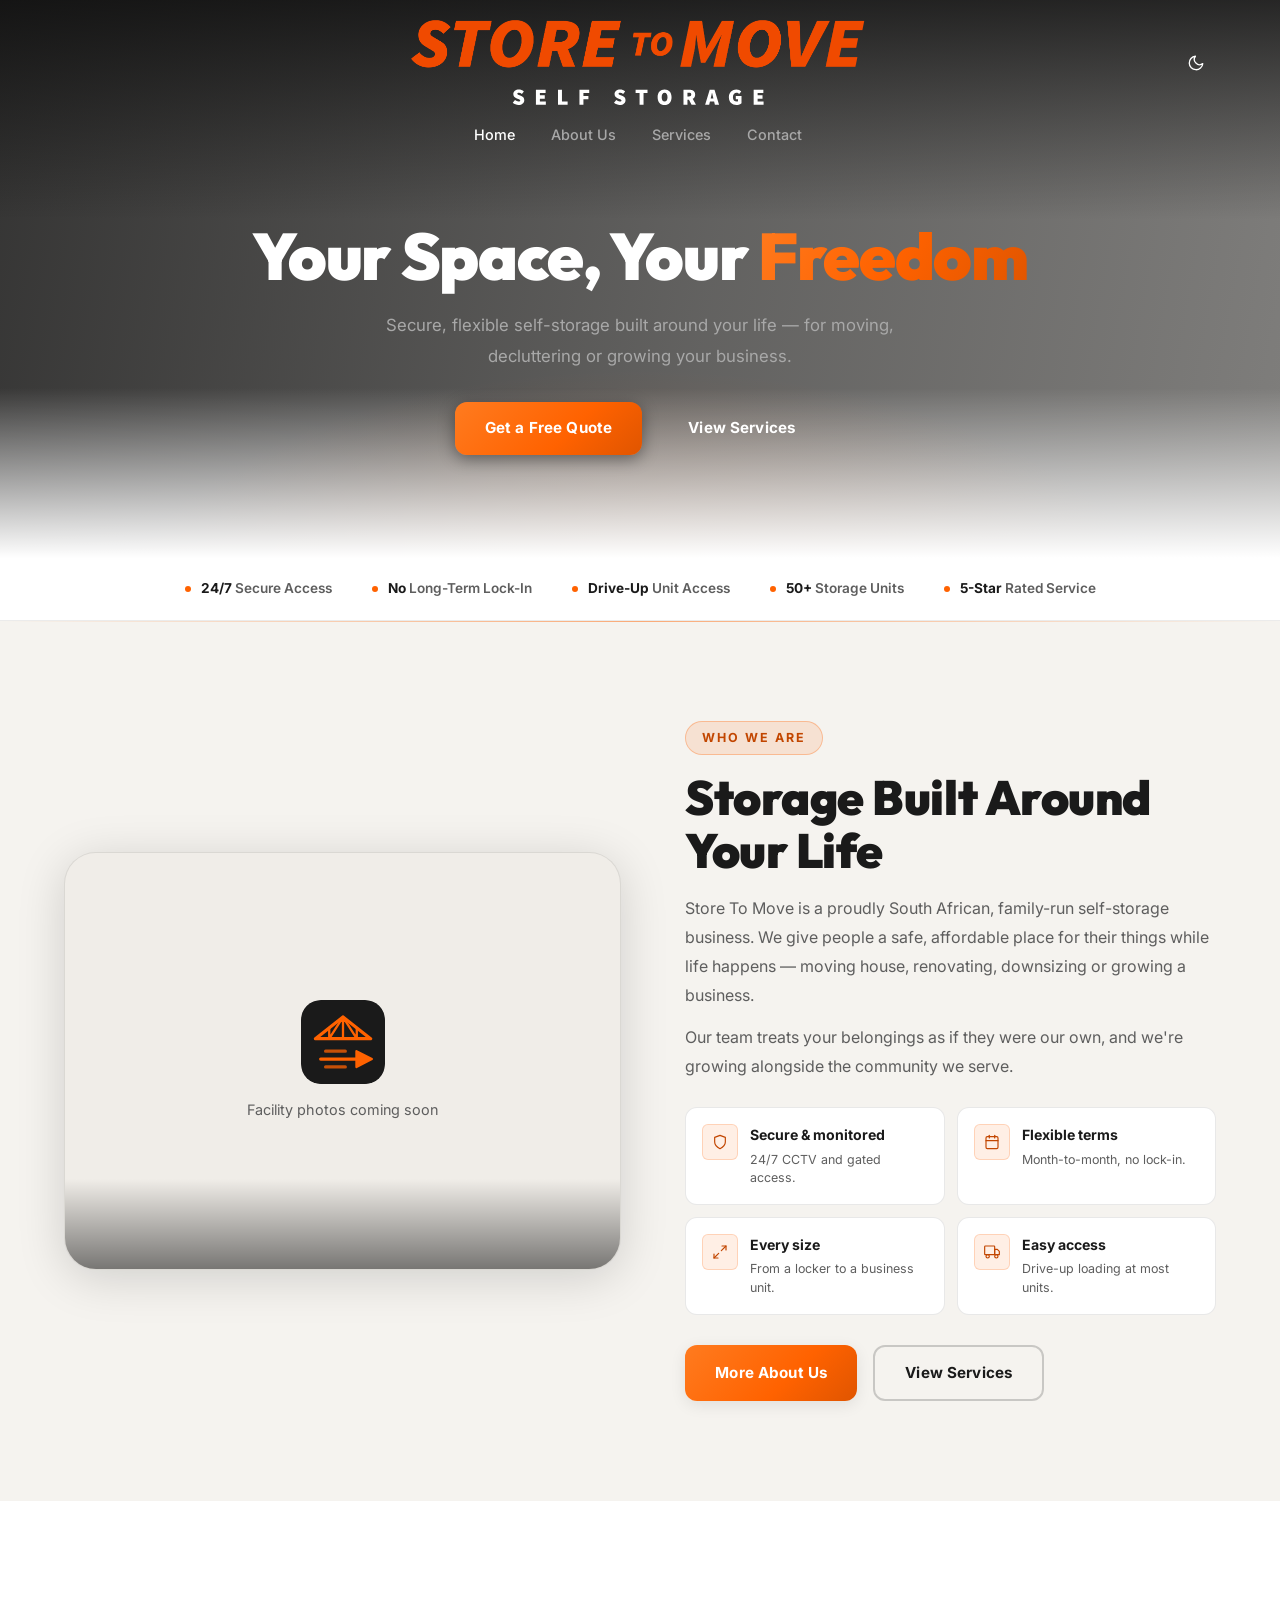
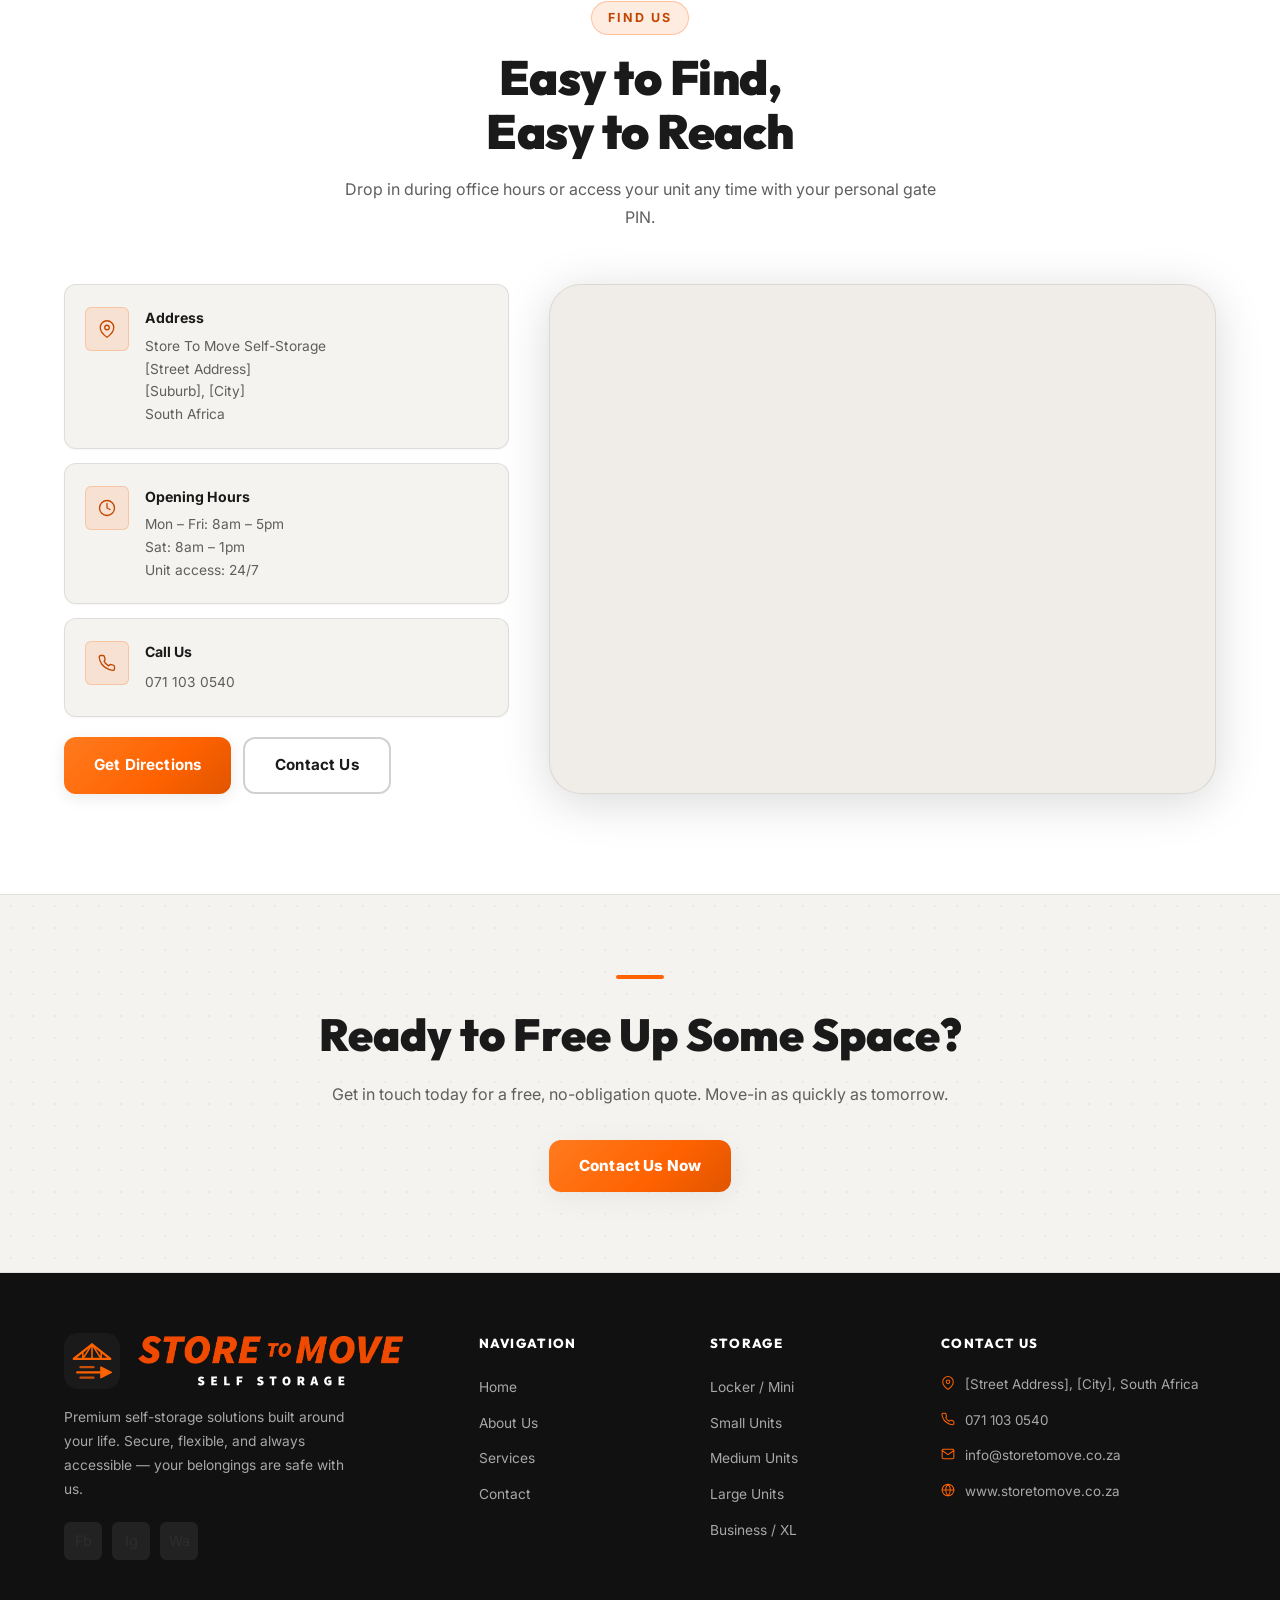
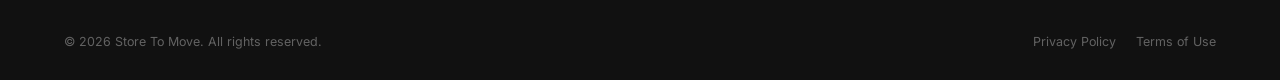
==== commit 2d51b112: "Website Design Changes DESIGN: - Updated navigation bar. - Added temp short logo. - Added map integr" ====
--- a/index.html
+++ b/index.html
@@ -8,25 +8,54 @@
     content="Store To Move - Premium self-storage solutions in South Africa. Flexible, secure, and affordable storage units for personal, business, and moving needs." />
   <meta name="keywords" content="self storage, storage units, moving storage, South Africa, secure storage" />
   <title>Store To Move | Premium Self-Storage Solutions</title>
+  <meta name="theme-color" content="#1A1A1A" />
+  <link rel="icon" href="icon.svg" type="image/svg+xml" />
+  <link rel="apple-touch-icon" href="apple-touch-icon.png" />
+  <!-- Set the theme before first paint so there is no flash -->
+  <script>
+    (function () {
+      var t = 'dark';
+      try {
+        t = localStorage.getItem('stm-theme') ||
+          (window.matchMedia('(prefers-color-scheme: light)').matches ? 'light' : 'dark');
+      } catch (e) { }
+      document.documentElement.setAttribute('data-theme', t);
+    })();
+  </script>
   <link rel="stylesheet" href="style.css" />
 </head>
 
 <body>
 
   <!-- ========== NAVIGATION ========== -->
-  <nav class="navbar" id="navbar" role="navigation" aria-label="Main navigation">
+  <nav class="navbar over-hero" id="navbar" role="navigation" aria-label="Main navigation">
     <a href="#" class="nav-logo" id="nav-home-logo" onclick="showPage('home'); return false;"
       aria-label="Store To Move Home">
-      <img src="logo.png" alt="Store To Move" class="nav-logo-img" />
+      <img src="STM_TextLogo.svg" alt="Store To Move" class="nav-logo-img for-dark" />
+      <img src="STM_TextLogo_light.svg" alt="" aria-hidden="true" class="nav-logo-img for-light" />
     </a>
 
-    <div class="nav-links" id="nav-links">
-      <a href="#" id="nav-link-home" class="active" onclick="showPage('home');    return false;">Home</a>
-      <a href="#" id="nav-link-about" onclick="showPage('about');   return false;">About Us</a>
-      <a href="#" id="nav-link-storage" onclick="showPage('storage'); return false;">Services</a>
-      <a href="#" id="nav-link-contact" onclick="showPage('contact'); return false;">Contact</a>
-      <a href="#" id="nav-cta" class="btn btn-primary nav-cta" onclick="showPage('contact'); return false;">Get a
-        Quote</a>
+    <div class="nav-right">
+      <div class="nav-links" id="nav-links">
+        <a href="#" id="nav-link-home" class="active" onclick="showPage('home');    return false;">Home</a>
+        <a href="#" id="nav-link-about" onclick="showPage('about');   return false;">About Us</a>
+        <a href="#" id="nav-link-storage" onclick="showPage('storage'); return false;">Services</a>
+        <a href="#" id="nav-link-contact" onclick="showPage('contact'); return false;">Contact</a>
+        <a href="#" id="nav-cta" class="btn btn-primary nav-cta" onclick="showPage('contact'); return false;">Get a
+          Quote</a>
+      </div>
+
+      <button class="theme-toggle" id="theme-toggle" type="button" aria-label="Switch to light mode">
+        <svg class="icon-sun" xmlns="http://www.w3.org/2000/svg" viewBox="0 0 24 24" fill="none" stroke="currentColor"
+          stroke-width="1.75" stroke-linecap="round" stroke-linejoin="round" aria-hidden="true">
+          <circle cx="12" cy="12" r="4" />
+          <path d="M12 2v2M12 20v2M4.93 4.93l1.41 1.41M17.66 17.66l1.41 1.41M2 12h2M20 12h2M4.93 19.07l1.41-1.41M17.66 6.34l1.41-1.41" />
+        </svg>
+        <svg class="icon-moon" xmlns="http://www.w3.org/2000/svg" viewBox="0 0 24 24" fill="none" stroke="currentColor"
+          stroke-width="1.75" stroke-linecap="round" stroke-linejoin="round" aria-hidden="true">
+          <path d="M21 12.79A9 9 0 1 1 11.21 3 7 7 0 0 0 21 12.79z" />
+        </svg>
+      </button>
     </div>
 
     <button class="nav-hamburger" id="hamburger" aria-label="Toggle navigation" aria-expanded="false">
@@ -50,14 +79,11 @@
       <div class="container">
         <div class="hero-content">
           <div class="hero-text">
-            <div class="hero-badge">Proudly South African</div>
             <h1 class="hero-title">
-              Your Space,<br />
-              Your <span class="highlight">Freedom</span>
+              Your Space, Your <span class="highlight">Freedom</span>
             </h1>
             <p class="hero-desc">
-              Premium self-storage solutions designed around your life. Whether you're moving, decluttering, or growing
-              your business — we have the perfect space waiting for you.
+              Secure, flexible self-storage built around your life — for moving, decluttering or growing your business.
             </p>
             <div class="hero-actions">
               <a href="#" class="btn btn-primary" id="hero-cta-quote" onclick="showPage('contact'); return false;">
@@ -67,21 +93,6 @@
                 View Services
               </a>
             </div>
-
-            <div class="hero-stats">
-              <div class="stat-item">
-                <div class="stat-number">50+</div>
-                <div class="stat-label">Storage Units</div>
-              </div>
-              <div class="stat-item">
-                <div class="stat-number">24/7</div>
-                <div class="stat-label">Security</div>
-              </div>
-              <div class="stat-item">
-                <div class="stat-number">5.0</div>
-                <div class="stat-label">Star Rating</div>
-              </div>
-            </div>
           </div>
         </div>
       </div>
@@ -96,7 +107,7 @@
           </div>
           <div class="trust-item"><span class="trust-dot"></span><span><strong>Drive-Up</strong> Unit Access</span>
           </div>
-          <div class="trust-item"><span class="trust-dot"></span><span><strong>Proudly</strong> South African</span>
+          <div class="trust-item"><span class="trust-dot"></span><span><strong>50+</strong> Storage Units</span>
           </div>
           <div class="trust-item"><span class="trust-dot"></span><span><strong>5-Star</strong> Rated Service</span>
           </div>
@@ -104,92 +115,118 @@
       </div>
     </div>
 
-    <!-- FEATURES -->
-    <section class="features" id="features">
-      <div class="container">
-        <div class="features-header">
-          <div class="section-label">Why Choose Us</div>
-          <h2 class="section-heading">Storage That Works<br />as Hard as You Do</h2>
-          <p class="section-sub">We built Store To Move around one simple idea: your stuff matters. That's why every
-            unit comes with our commitment to safety, convenience, and value.</p>
-        </div>
-
-        <div class="features-grid">
-          <div class="feature-card reveal">
-            <div class="feature-icon">
-              <svg xmlns="http://www.w3.org/2000/svg" viewBox="0 0 24 24" fill="none" stroke="currentColor"
-                stroke-width="1.75" stroke-linecap="round" stroke-linejoin="round">
-                <rect x="3" y="11" width="18" height="11" rx="2" />
-                <path d="M7 11V7a5 5 0 0 1 10 0v4" />
-              </svg>
-            </div>
-            <h3>Fort-Knox Security</h3>
-            <p>24/7 CCTV surveillance, electronic access gates, and individually locked units keep your belongings safe
-              around the clock.</p>
-          </div>
-          <div class="feature-card reveal">
-            <div class="feature-icon">
-              <svg xmlns="http://www.w3.org/2000/svg" viewBox="0 0 24 24" fill="none" stroke="currentColor"
-                stroke-width="1.75" stroke-linecap="round" stroke-linejoin="round">
-                <polyline points="15 3 21 3 21 9" />
-                <polyline points="9 21 3 21 3 15" />
-                <line x1="21" y1="3" x2="14" y2="10" />
-                <line x1="3" y1="21" x2="10" y2="14" />
-              </svg>
-            </div>
-            <h3>Any Size You Need</h3>
-            <p>From a locker for a few boxes to a full-room unit for furniture and appliances — we have sizes to fit
-              every situation.</p>
-          </div>
-          <div class="feature-card reveal">
-            <div class="feature-icon">
-              <svg xmlns="http://www.w3.org/2000/svg" viewBox="0 0 24 24" fill="none" stroke="currentColor"
-                stroke-width="1.75" stroke-linecap="round" stroke-linejoin="round">
-                <rect x="3" y="4" width="18" height="18" rx="2" />
-                <line x1="16" y1="2" x2="16" y2="6" />
-                <line x1="8" y1="2" x2="8" y2="6" />
-                <line x1="3" y1="10" x2="21" y2="10" />
-              </svg>
-            </div>
-            <h3>Flexible Contracts</h3>
-            <p>Month-to-month rentals with no long-term lock-in. Scale up or downsize anytime. We work around your
-              schedule, not the other way.</p>
-          </div>
-          <div class="feature-card reveal">
-            <div class="feature-icon">
-              <svg xmlns="http://www.w3.org/2000/svg" viewBox="0 0 24 24" fill="none" stroke="currentColor"
-                stroke-width="1.75" stroke-linecap="round" stroke-linejoin="round">
-                <path d="M14 14.76V3.5a2.5 2.5 0 0 0-5 0v11.26a4.5 4.5 0 1 0 5 0z" />
-              </svg>
-            </div>
-            <h3>Climate Controlled</h3>
-            <p>Protect sensitive items from humidity and temperature extremes. Ideal for electronics, documents, art,
-              and fine furniture.</p>
-          </div>
-          <div class="feature-card reveal">
-            <div class="feature-icon">
-              <svg xmlns="http://www.w3.org/2000/svg" viewBox="0 0 24 24" fill="none" stroke="currentColor"
-                stroke-width="1.75" stroke-linecap="round" stroke-linejoin="round">
-                <rect x="1" y="3" width="15" height="13" rx="1" />
-                <polygon points="16 8 20 8 23 11 23 16 16 16 16 8" />
-                <circle cx="5.5" cy="18.5" r="2.5" />
-                <circle cx="18.5" cy="18.5" r="2.5" />
-              </svg>
-            </div>
-            <h3>Easy Access</h3>
-            <p>Drive-up access to most units. Wide driveways accommodate bakkies, vans, and small trucks for stress-free
-              loading.</p>
-          </div>
-          <div class="feature-card reveal">
-            <div class="feature-icon">
-              <svg xmlns="http://www.w3.org/2000/svg" viewBox="0 0 24 24" fill="none" stroke="currentColor"
-                stroke-width="1.75" stroke-linecap="round" stroke-linejoin="round">
-                <path d="M21 15a2 2 0 0 1-2 2H7l-4 4V5a2 2 0 0 1 2-2h14a2 2 0 0 1 2 2z" />
-              </svg>
-            </div>
-            <h3>Friendly Support</h3>
-            <p>Our team is always on hand to help you find the right unit, answer questions, and make your storage
-              experience seamless.</p>
+    <!-- WHO WE ARE -->
+    <section class="who" id="who-we-are">
+      <div class="container">
+        <div class="who-grid">
+
+          <!-- Photo carousel. Swap the image URLs for your own facility photos (e.g. images/unit-1.jpg).
+               Any image that fails to load is dropped automatically. -->
+          <div class="carousel reveal" id="who-carousel" role="region" aria-roledescription="carousel"
+            aria-label="Photos of the Store To Move facility">
+            <div class="carousel-track">
+          <figure class="carousel-slide"><img src="https://images.unsplash.com/photo-1504307651254-35680f356dfd?auto=format&fit=crop&w=1000&q=80" alt="Store To Move facility, photo 1" /></figure>
+          <figure class="carousel-slide"><img src="https://images.unsplash.com/photo-1553413077-190dd305871c?auto=format&fit=crop&w=1000&q=80" alt="Store To Move facility, photo 2" /></figure>
+          <figure class="carousel-slide"><img src="https://images.unsplash.com/photo-1586528116311-ad8dd3c8310d?auto=format&fit=crop&w=1000&q=80" alt="Store To Move facility, photo 3" /></figure>
+          <figure class="carousel-slide"><img src="https://images.unsplash.com/photo-1565793298595-6a879b1d9492?auto=format&fit=crop&w=1000&q=80" alt="Store To Move facility, photo 4" /></figure>
+          <figure class="carousel-slide"><img src="https://images.unsplash.com/photo-1578575437130-527eed3abbec?auto=format&fit=crop&w=1000&q=80" alt="Store To Move facility, photo 5" /></figure>
+            </div>
+            <button class="carousel-btn prev" type="button" aria-label="Previous photo"><svg xmlns="http://www.w3.org/2000/svg" viewBox="0 0 24 24" fill="none" stroke="currentColor" stroke-width="2" stroke-linecap="round" stroke-linejoin="round" aria-hidden="true"><polyline points="15 18 9 12 15 6" /></svg></button>
+            <button class="carousel-btn next" type="button" aria-label="Next photo"><svg xmlns="http://www.w3.org/2000/svg" viewBox="0 0 24 24" fill="none" stroke="currentColor" stroke-width="2" stroke-linecap="round" stroke-linejoin="round" aria-hidden="true"><polyline points="9 18 15 12 9 6" /></svg></button>
+            <div class="carousel-dots" id="carousel-dots"></div>
+            <div class="carousel-fallback" id="carousel-fallback" hidden>
+              <img src="icon.svg" alt="" aria-hidden="true" />
+              <span>Facility photos coming soon</span>
+            </div>
+          </div>
+
+          <div class="who-content reveal">
+            <div class="section-label">Who We Are</div>
+            <h2 class="section-heading">Storage Built Around<br />Your Life</h2>
+            <p class="section-sub">
+              Store To Move is a proudly South African, family-run self-storage business. We give people a safe,
+              affordable place for their things while life happens — moving house, renovating, downsizing or growing a
+              business.
+            </p>
+            <p class="section-sub">
+              Our team treats your belongings as if they were our own, and we're growing alongside the community we
+              serve.
+            </p>
+
+            <div class="who-points">
+          <div class="value-item">
+            <div class="value-icon-svg"><svg xmlns="http://www.w3.org/2000/svg" viewBox="0 0 24 24" fill="none" stroke="currentColor" stroke-width="1.75" stroke-linecap="round" stroke-linejoin="round"><path d="M12 22s8-4 8-10V5l-8-3-8 3v7c0 6 8 10 8 10z" /></svg></div>
+            <div><h4>Secure &amp; monitored</h4><p>24/7 CCTV and gated access.</p></div>
+          </div>
+          <div class="value-item">
+            <div class="value-icon-svg"><svg xmlns="http://www.w3.org/2000/svg" viewBox="0 0 24 24" fill="none" stroke="currentColor" stroke-width="1.75" stroke-linecap="round" stroke-linejoin="round"><rect x="3" y="4" width="18" height="18" rx="2" /><line x1="16" y1="2" x2="16" y2="6" /><line x1="8" y1="2" x2="8" y2="6" /><line x1="3" y1="10" x2="21" y2="10" /></svg></div>
+            <div><h4>Flexible terms</h4><p>Month-to-month, no lock-in.</p></div>
+          </div>
+          <div class="value-item">
+            <div class="value-icon-svg"><svg xmlns="http://www.w3.org/2000/svg" viewBox="0 0 24 24" fill="none" stroke="currentColor" stroke-width="1.75" stroke-linecap="round" stroke-linejoin="round"><polyline points="15 3 21 3 21 9" /><polyline points="9 21 3 21 3 15" /><line x1="21" y1="3" x2="14" y2="10" /><line x1="3" y1="21" x2="10" y2="14" /></svg></div>
+            <div><h4>Every size</h4><p>From a locker to a business unit.</p></div>
+          </div>
+          <div class="value-item">
+            <div class="value-icon-svg"><svg xmlns="http://www.w3.org/2000/svg" viewBox="0 0 24 24" fill="none" stroke="currentColor" stroke-width="1.75" stroke-linecap="round" stroke-linejoin="round"><rect x="1" y="3" width="15" height="13" rx="1" /><polygon points="16 8 20 8 23 11 23 16 16 16 16 8" /><circle cx="5.5" cy="18.5" r="2.5" /><circle cx="18.5" cy="18.5" r="2.5" /></svg></div>
+            <div><h4>Easy access</h4><p>Drive-up loading at most units.</p></div>
+          </div>
+            </div>
+
+            <div class="hero-actions" style="justify-content:flex-start;">
+              <a href="#" class="btn btn-primary" id="who-about-btn" onclick="showPage('about'); return false;">More About Us</a>
+              <a href="#" class="btn btn-outline" id="who-services-btn" onclick="showPage('storage'); return false;">View Services</a>
+            </div>
+          </div>
+
+        </div>
+      </div>
+    </section>
+
+    <!-- LOCATION -->
+    <section class="location" id="location">
+      <div class="container">
+        <div class="location-header">
+          <div class="section-label">Find Us</div>
+          <h2 class="section-heading">Easy to Find,<br />Easy to Reach</h2>
+          <p class="section-sub">Drop in during office hours or access your unit any time with your personal gate PIN.</p>
+        </div>
+
+        <div class="location-grid">
+          <div class="location-info reveal">
+            <div class="contact-card">
+              <div class="contact-card-icon"><svg xmlns="http://www.w3.org/2000/svg" viewBox="0 0 24 24" fill="none" stroke="currentColor" stroke-width="1.75" stroke-linecap="round" stroke-linejoin="round"><path d="M21 10c0 7-9 13-9 13s-9-6-9-13a9 9 0 0 1 18 0z" /><circle cx="12" cy="10" r="3" /></svg></div>
+              <div>
+                <h4>Address</h4>
+                <p>Store To Move Self-Storage<br />[Street Address]<br />[Suburb], [City]<br />South Africa</p>
+              </div>
+            </div>
+            <div class="contact-card">
+              <div class="contact-card-icon"><svg xmlns="http://www.w3.org/2000/svg" viewBox="0 0 24 24" fill="none" stroke="currentColor" stroke-width="1.75" stroke-linecap="round" stroke-linejoin="round"><circle cx="12" cy="12" r="10" /><polyline points="12 6 12 12 16 14" /></svg></div>
+              <div>
+                <h4>Opening Hours</h4>
+                <p>Mon – Fri: 8am – 5pm<br />Sat: 8am – 1pm<br />Unit access: 24/7</p>
+              </div>
+            </div>
+            <div class="contact-card">
+              <div class="contact-card-icon"><svg xmlns="http://www.w3.org/2000/svg" viewBox="0 0 24 24" fill="none" stroke="currentColor" stroke-width="1.75" stroke-linecap="round" stroke-linejoin="round"><path d="M22 16.92v3a2 2 0 0 1-2.18 2 19.79 19.79 0 0 1-8.63-3.07A19.5 19.5 0 0 1 4.69 13a19.79 19.79 0 0 1-3.07-8.67A2 2 0 0 1 3.62 2h3a2 2 0 0 1 2 1.72 12.84 12.84 0 0 0 .7 2.81 2 2 0 0 1-.45 2.11L8.09 9.91a16 16 0 0 0 6 6l1.27-1.27a2 2 0 0 1 2.11-.45 12.84 12.84 0 0 0 2.81.7A2 2 0 0 1 22 16.92z" /></svg></div>
+              <div>
+                <h4>Call Us</h4>
+                <a href="tel:+27711030540">071 103 0540</a>
+              </div>
+            </div>
+            <div class="location-actions">
+              <a href="https://www.google.com/maps/dir/?api=1&destination=Store%20To%20Move%20Self%20Storage" class="btn btn-primary"
+                id="location-directions" target="_blank" rel="noopener">Get Directions</a>
+              <a href="#" class="btn btn-outline" id="location-contact" onclick="showPage('contact'); return false;">Contact Us</a>
+            </div>
+          </div>
+
+          <!-- Google Map. Replace the text after q= with your full street address once it's final,
+               e.g. q=12+Main+Road,+Pretoria,+South+Africa (use the same address in the Directions link). -->
+          <div class="map-frame reveal">
+            <iframe title="Map showing the Store To Move location"
+              src="https://www.google.com/maps?q=Store%20To%20Move%20Self%20Storage&z=15&output=embed" loading="lazy"
+              referrerpolicy="no-referrer-when-downgrade" allowfullscreen></iframe>
           </div>
         </div>
       </div>
@@ -481,7 +518,7 @@
         <div style="text-align:center; margin-top: 48px;">
           <p style="color: var(--clr-muted); font-size: 0.9rem;">
             Not sure what size you need? <a href="#" onclick="showPage('contact'); return false;"
-              style="color: var(--clr-orange); font-weight: 600;">Contact us</a> and we'll help you choose — free of
+              style="color: var(--clr-accent); font-weight: 600;">Contact us</a> and we'll help you choose — free of
             charge.
           </p>
         </div>
@@ -547,7 +584,7 @@
                 </div>
                 <div>
                   <h4>Phone</h4>
-                  <a href="tel:+27000000000">+27 (0)00 000 0000</a><br />
+                  <a href="tel:+27711030540">071 103 0540</a><br />
                   <p style="margin-top: 4px;">Mon – Fri: 8am – 5pm<br />Sat: 8am – 1pm</p>
                 </div>
               </div>
@@ -583,17 +620,11 @@
 
             </div>
 
-            <!-- Map Placeholder -->
-            <div class="map-container" role="img" aria-label="Map placeholder showing Store To Move location">
-              <div class="map-pin-svg">
-                <svg xmlns="http://www.w3.org/2000/svg" viewBox="0 0 24 24" fill="none" stroke="currentColor"
-                  stroke-width="1.5" stroke-linecap="round" stroke-linejoin="round">
-                  <path d="M21 10c0 7-9 13-9 13s-9-6-9-13a9 9 0 0 1 18 0z" />
-                  <circle cx="12" cy="10" r="3" />
-                </svg>
-              </div>
-              <div class="map-label">Store To Move</div>
-              <div class="map-sublabel">Map integration coming soon</div>
+            <!-- Google Map (same address as the home page) -->
+            <div class="map-frame map-frame--contact">
+              <iframe title="Map showing the Store To Move location"
+                src="https://www.google.com/maps?q=Store%20To%20Move%20Self%20Storage&z=15&output=embed" loading="lazy"
+                referrerpolicy="no-referrer-when-downgrade" allowfullscreen></iframe>
             </div>
           </div>
 
@@ -673,7 +704,8 @@
 
         <div class="footer-brand">
           <a href="#" class="nav-logo" onclick="showPage('home'); return false;" aria-label="Store To Move Home">
-            <img src="logo.png" alt="Store To Move" class="footer-logo-img" />
+            <img src="icon.svg" alt="" aria-hidden="true" class="footer-icon" />
+            <img src="STM_TextLogo.svg" alt="Store To Move" class="footer-logo-img" />
           </a>
           <p>Premium self-storage solutions built around your life. Secure, flexible, and always accessible — your
             belongings are safe with us.</p>
@@ -725,7 +757,7 @@
                   d="M22 16.92v3a2 2 0 0 1-2.18 2 19.79 19.79 0 0 1-8.63-3.07A19.5 19.5 0 0 1 4.69 13a19.79 19.79 0 0 1-3.07-8.67A2 2 0 0 1 3.62 2h3a2 2 0 0 1 2 1.72 12.84 12.84 0 0 0 .7 2.81 2 2 0 0 1-.45 2.11L8.09 9.91a16 16 0 0 0 6 6l1.27-1.27a2 2 0 0 1 2.11-.45 12.84 12.84 0 0 0 2.81.7A2 2 0 0 1 22 16.92z" />
               </svg>
             </span>
-            <a href="tel:+27000000000">+27 (0)00 000 0000</a>
+            <a href="tel:+27711030540">071 103 0540</a>
           </div>
           <div class="footer-contact-item">
             <span class="fi">
@@ -787,15 +819,65 @@
       if (navLinks[name]) navLinks[name].classList.add('active');
       document.getElementById('nav-links').classList.remove('open');
       document.getElementById('hamburger').setAttribute('aria-expanded', 'false');
+      // Glide the masthead between its big (home) and compact (other pages) forms
+      navbar.classList.add('animating');
+      updateNavbar();
+      setTimeout(() => navbar.classList.remove('animating'), 500);
       window.scrollTo({ top: 0, behavior: 'smooth' });
       setTimeout(initReveal, 100);
+      setTimeout(updateNavbar, 50);
     }
 
-    // ---- Navbar scroll effect ----
+    // ---- Navbar: merged with hero at the top, dissolves into a solid bar after it ----
     const navbar = document.getElementById('navbar');
-    window.addEventListener('scroll', () => {
-      navbar.classList.toggle('scrolled', window.scrollY > 40);
+    function updateNavbar() {
+      const y = window.scrollY;
+      const hero = document.getElementById('hero');
+      const onHome = document.getElementById('page-home').classList.contains('active');
+      // Home only: 0 = centered masthead, 1 = compact bar (smoothstep over the first 140px of scroll).
+      // Every other page always uses the compact bar.
+      let p = 1;
+      if (onHome) {
+        p = Math.min(Math.max(y / 140, 0), 1);
+        p = p * p * (3 - 2 * p);
+      }
+      navbar.style.setProperty('--p', p.toFixed(3));
+      navbar.classList.toggle('scrolled', p > 0.5);
+      // Home: go solid once the hero's bottom edge reaches the compact bar. Other pages: always solid.
+      const solidAt = (onHome && hero) ? Math.max(hero.offsetHeight - 90, 120) : -1;
+      navbar.classList.toggle('solid', y > solidAt);
+      // "over-hero" = navbar is still sitting on the dark hero photo (drives light-on-dark text in light mode)
+      navbar.classList.toggle('over-hero', onHome && y <= solidAt);
+    }
+    window.addEventListener('scroll', updateNavbar, { passive: true });
+    window.addEventListener('resize', updateNavbar);
+    updateNavbar();
+
+    // ---- Theme toggle (dark / light) ----
+    const root = document.documentElement;
+    const themeBtn = document.getElementById('theme-toggle');
+    const themeMeta = document.querySelector('meta[name="theme-color"]');
+    function applyTheme(t, save) {
+      root.setAttribute('data-theme', t);
+      themeBtn.setAttribute('aria-label', t === 'light' ? 'Switch to dark mode' : 'Switch to light mode');
+      if (themeMeta) themeMeta.setAttribute('content', t === 'light' ? '#F5F3EF' : '#1A1A1A');
+      if (save) { try { localStorage.setItem('stm-theme', t); } catch (e) { } }
+    }
+    applyTheme(root.getAttribute('data-theme') || 'dark', false);
+    themeBtn.addEventListener('click', () => {
+      const next = root.getAttribute('data-theme') === 'light' ? 'dark' : 'light';
+      root.classList.add('theme-anim');
+      applyTheme(next, true);
+      setTimeout(() => root.classList.remove('theme-anim'), 450);
     });
+    // Follow the OS setting until the visitor picks one themselves
+    try {
+      window.matchMedia('(prefers-color-scheme: light)').addEventListener('change', e => {
+        let saved = null;
+        try { saved = localStorage.getItem('stm-theme'); } catch (err) { }
+        if (!saved) applyTheme(e.matches ? 'light' : 'dark', false);
+      });
+    } catch (e) { }
 
     // ---- Hamburger ----
     const hamburger = document.getElementById('hamburger');
@@ -845,6 +927,66 @@
       }
     });
 
+    // ---- Who-we-are photo carousel ----
+    function initCarousel() {
+      const root = document.getElementById('who-carousel');
+      if (!root) return;
+      const track = root.querySelector('.carousel-track');
+      const dotsBox = document.getElementById('carousel-dots');
+      const prev = root.querySelector('.prev');
+      const next = root.querySelector('.next');
+      // Drop any photo that failed to load so there are never blank slides
+      [...track.children].forEach(s => {
+        const img = s.querySelector('img');
+        if (!(img.complete && img.naturalWidth > 0)) s.remove();
+      });
+      const slides = [...track.children];
+      if (!slides.length) {
+        document.getElementById('carousel-fallback').hidden = false;
+        [prev, next, dotsBox].forEach(el => el.style.display = 'none');
+        return;
+      }
+      let index = 0, timer = null;
+      const dots = slides.map((_, i) => {
+        const b = document.createElement('button');
+        b.type = 'button';
+        b.className = 'carousel-dot';
+        b.setAttribute('aria-label', 'Show photo ' + (i + 1) + ' of ' + slides.length);
+        b.addEventListener('click', () => { go(i); restart(); });
+        dotsBox.appendChild(b);
+        return b;
+      });
+      function go(i) {
+        index = (i + slides.length) % slides.length;
+        track.style.transform = 'translateX(' + (-100 * index) + '%)';
+        dots.forEach((d, n) => d.classList.toggle('is-active', n === index));
+        slides.forEach((s, n) => s.setAttribute('aria-hidden', n === index ? 'false' : 'true'));
+      }
+      const reduce = window.matchMedia('(prefers-reduced-motion: reduce)').matches;
+      function start() { if (!reduce && slides.length > 1 && !timer) timer = setInterval(() => go(index + 1), 5500); }
+      function stop() { clearInterval(timer); timer = null; }
+      function restart() { stop(); start(); }
+      prev.addEventListener('click', () => { go(index - 1); restart(); });
+      next.addEventListener('click', () => { go(index + 1); restart(); });
+      root.addEventListener('mouseenter', stop);
+      root.addEventListener('mouseleave', start);
+      root.addEventListener('focusin', stop);
+      root.addEventListener('focusout', start);
+      let x0 = null;
+      root.addEventListener('touchstart', e => { x0 = e.touches[0].clientX; stop(); }, { passive: true });
+      root.addEventListener('touchend', e => {
+        if (x0 !== null) {
+          const dx = e.changedTouches[0].clientX - x0;
+          if (Math.abs(dx) > 40) go(index + (dx < 0 ? 1 : -1));
+        }
+        x0 = null; start();
+      });
+      if (slides.length < 2) { [prev, next, dotsBox].forEach(el => el.style.display = 'none'); }
+      go(0);
+      start();
+    }
+    window.addEventListener('load', initCarousel);
+
     // ---- Footer year ----
     document.getElementById('footer-year').textContent = new Date().getFullYear();
 
--- a/style.css
+++ b/style.css
@@ -8,35 +8,132 @@
 /* ---- CSS Custom Properties ---- */
 :root {
   /* Brand colours — extracted from logo */
-  --clr-charcoal:    #1A1A1A;    /* logo background — warm dark charcoal */
-  --clr-charcoal-2:  #222222;    /* slightly lighter surface */
-  --clr-charcoal-3:  #2C2C2C;    /* card / elevated surface */
-  --clr-charcoal-4:  #363636;    /* borders, subtle separators */
-  --clr-orange:      #FF6200;    /* brand orange — warm, bold */
-  --clr-orange-lt:   #FF7B1F;    /* lighter orange for hover/gradient */
-  --clr-orange-dk:   #E05500;    /* darker orange for depth */
-  --clr-white:       #FFFFFF;
-  --clr-text:        #E0E0E0;    /* warm light grey — readable, not harsh */
-  --clr-muted:       #9A9A9A;    /* secondary text */
-  --clr-border:      rgba(255,255,255,0.07);
+  --clr-charcoal: #1A1A1A;
+  /* logo background — warm dark charcoal */
+  --clr-charcoal-2: #222222;
+  /* slightly lighter surface */
+  --clr-charcoal-3: #2C2C2C;
+  /* card / elevated surface */
+  --clr-charcoal-4: #363636;
+  /* borders, subtle separators */
+  --clr-orange: #FF6200;
+  /* brand orange — warm, bold */
+  --clr-orange-lt: #FF7B1F;
+  /* lighter orange for hover/gradient */
+  --clr-orange-dk: #E05500;
+  /* darker orange for depth */
+  --clr-white: #FFFFFF;
+  --clr-text: #E0E0E0;
+  /* warm light grey — readable, not harsh */
+  --clr-muted: #9A9A9A;
+  /* secondary text */
+  --clr-border: var(--line);
 
   --font-heading: 'Outfit', sans-serif;
-  --font-body:    'Inter', sans-serif;
-
-  --radius-sm:  6px;
-  --radius-md:  12px;
-  --radius-lg:  20px;
-  --radius-xl:  32px;
-
-  --shadow-card:   0 4px 24px rgba(0,0,0,0.5);
-  --shadow-heavy:  0 8px 48px rgba(0,0,0,0.7);
+  --font-body: 'Inter', sans-serif;
+
+  --radius-sm: 6px;
+  --radius-md: 12px;
+  --radius-lg: 20px;
+  --radius-xl: 32px;
+
+  --shadow-card: 0 4px 24px rgba(0, 0, 0, calc(0.5 * var(--shadow-a, 1)));
+  --shadow-heavy: 0 8px 48px rgba(0, 0, 0, calc(0.7 * var(--shadow-a, 1)));
 
   --transition: 0.28s cubic-bezier(0.4, 0, 0.2, 1);
+
+  /* Header sizing: big logo while merged with the hero, compact once scrolled */
+  --logo-h-top: clamp(60px, 7.5vw, 112px);
+  --nav-top-h: calc(var(--logo-h-top) + 74px);   /* centered logo + centered link row */
+  --nav-compact-h: 72px;
+  --logo-h-compact: 44px;
+
+  /* Theme-aware tokens */
+  --clr-accent: var(--clr-orange);            /* orange used for text/icons */
+  --line-faint: var(--line-faint);
+  --line: var(--line);
+  --line-strong: var(--line-strong);
+  --shadow-a: 1;                              /* scales every shadow */
+  --nav-solid-bg: rgba(26, 26, 26, 0.97);
+  --nav-solid-border: var(--line);
+  --nav-panel-bg: #222222;
+  color-scheme: dark;
+}
+
+/* ---------- LIGHT THEME ---------- */
+:root[data-theme="light"] {
+  --clr-charcoal: #F5F3EF;
+  --clr-charcoal-2: #FFFFFF;
+  --clr-charcoal-3: #F0EDE8;
+  --clr-charcoal-4: #E2DED7;
+  --clr-white: #1A1A1A;          /* "white" token = main heading colour */
+  --clr-text: #2E2E2E;
+  --clr-muted: #5E5E5E;
+  --clr-border: rgba(0, 0, 0, 0.08);
+  --clr-accent: #C24600;         /* darker orange so small text passes contrast on white */
+  --line-faint: rgba(0, 0, 0, 0.04);
+  --line: rgba(0, 0, 0, 0.09);
+  --line-strong: rgba(0, 0, 0, 0.18);
+  --shadow-a: 0.22;
+  --nav-solid-bg: rgba(255, 255, 255, 0.92);
+  --nav-solid-border: rgba(0, 0, 0, 0.08);
+  --nav-panel-bg: #FFFFFF;
+  color-scheme: light;
+}
+
+/* Areas that stay dark in light mode: hero photo, navbar while over the hero, footer */
+:root[data-theme="light"] .hero,
+:root[data-theme="light"] .navbar.over-hero,
+:root[data-theme="light"] footer {
+  --clr-white: #FFFFFF;
+  --clr-text: #E0E0E0;
+  --clr-muted: #A8A8A8;
+  --clr-border: var(--line);
+  --clr-accent: var(--clr-orange);
+  --line-faint: var(--line-faint);
+  --line: var(--line);
+  --line-strong: var(--line-strong);
+  --shadow-a: 1;
+  --nav-panel-bg: #222222;
+}
+
+:root[data-theme="light"] footer {
+  --clr-charcoal: #1A1A1A;
+  --clr-charcoal-2: #222222;
+  --clr-charcoal-3: #2C2C2C;
+  --clr-charcoal-4: #363636;
+}
+
+/* Smooth cross-fade only while the toggle is used */
+html.theme-anim *,
+html.theme-anim *::before,
+html.theme-anim *::after {
+  transition: background-color 0.35s ease, color 0.35s ease, border-color 0.35s ease, box-shadow 0.35s ease !important;
+}
+
+@media (max-width: 900px) {
+  :root {
+    --logo-h-top: clamp(44px, 8vw, 72px);
+    --nav-top-h: calc(var(--logo-h-top) + 30px); /* no link row on mobile */
+    --nav-compact-h: 64px;
+    --logo-h-compact: 38px;
+  }
 }
 
 /* ---- Reset ---- */
-*, *::before, *::after { box-sizing: border-box; margin: 0; padding: 0; }
-html { scroll-behavior: smooth; font-size: 16px; }
+*,
+*::before,
+*::after {
+  box-sizing: border-box;
+  margin: 0;
+  padding: 0;
+}
+
+html {
+  scroll-behavior: smooth;
+  font-size: 16px;
+}
+
 body {
   font-family: var(--font-body);
   background-color: var(--clr-charcoal);
@@ -44,19 +141,39 @@
   line-height: 1.6;
   overflow-x: hidden;
 }
-img { max-width: 100%; display: block; }
-a { color: inherit; text-decoration: none; }
-ul { list-style: none; }
+
+img {
+  max-width: 100%;
+  display: block;
+}
+
+a {
+  color: inherit;
+  text-decoration: none;
+}
+
+ul {
+  list-style: none;
+}
 
 /* ---- Utilities ---- */
-.container { width: min(1200px, 90%); margin-inline: auto; }
+.container {
+  width: min(1200px, 90%);
+  margin-inline: auto;
+}
 
 .section-label {
-  display: inline-flex; align-items: center; gap: 8px;
-  font-size: 0.78rem; font-weight: 700; letter-spacing: 0.16em; text-transform: uppercase;
-  color: var(--clr-orange);
+  display: inline-flex;
+  align-items: center;
+  gap: 8px;
+  font-size: 0.78rem;
+  font-weight: 700;
+  letter-spacing: 0.16em;
+  text-transform: uppercase;
+  color: var(--clr-accent);
   background: rgba(255, 98, 0, 0.12);
-  padding: 6px 16px; border-radius: 100px;
+  padding: 6px 16px;
+  border-radius: 100px;
   border: 1px solid rgba(255, 98, 0, 0.3);
   margin-bottom: 1rem;
 }
@@ -64,101 +181,284 @@
 .section-heading {
   font-family: var(--font-heading);
   font-size: clamp(1.9rem, 5vw, 3rem);
-  font-weight: 900; color: var(--clr-white); line-height: 1.12; margin-bottom: 1rem;
+  font-weight: 900;
+  color: var(--clr-white);
+  line-height: 1.12;
+  margin-bottom: 1rem;
   letter-spacing: -0.01em;
 }
 
-.section-sub { font-size: 1rem; color: var(--clr-muted); max-width: 600px; line-height: 1.8; }
+.section-sub {
+  font-size: 1rem;
+  color: var(--clr-muted);
+  max-width: 600px;
+  line-height: 1.8;
+}
 
 /* Buttons */
 .btn {
-  display: inline-flex; align-items: center; gap: 8px;
-  font-family: var(--font-body); font-weight: 700; font-size: 0.95rem;
-  padding: 14px 30px; border-radius: var(--radius-md); border: none;
-  cursor: pointer; transition: var(--transition); text-decoration: none; white-space: nowrap;
+  display: inline-flex;
+  align-items: center;
+  gap: 8px;
+  font-family: var(--font-body);
+  font-weight: 700;
+  font-size: 0.95rem;
+  padding: 14px 30px;
+  border-radius: var(--radius-md);
+  border: none;
+  cursor: pointer;
+  transition: var(--transition);
+  text-decoration: none;
+  white-space: nowrap;
   letter-spacing: 0.01em;
 }
+
 .btn-primary {
   background: linear-gradient(135deg, var(--clr-orange-lt) 0%, var(--clr-orange) 60%, var(--clr-orange-dk) 100%);
-  color: #fff; box-shadow: 0 4px 16px rgba(0,0,0,0.4);
-}
-.btn-primary:hover { transform: translateY(-3px); box-shadow: 0 8px 24px rgba(0,0,0,0.5); filter: brightness(1.08); }
-
-.btn-outline { background: transparent; color: var(--clr-white); border: 2px solid rgba(255,255,255,0.2); }
-.btn-outline:hover { border-color: var(--clr-orange); color: var(--clr-orange); transform: translateY(-2px); background: rgba(255,98,0,0.06); }
-
-.btn-white { background: #fff; color: var(--clr-orange-dk); font-weight: 800; box-shadow: 0 6px 28px rgba(0,0,0,0.25); }
-.btn-white:hover { transform: translateY(-3px); box-shadow: 0 14px 40px rgba(0,0,0,0.35); }
+  color: #fff;
+  box-shadow: 0 4px 16px rgba(0, 0, 0, calc(0.4 * var(--shadow-a)));
+}
+
+.btn-primary:hover {
+  transform: translateY(-3px);
+  box-shadow: 0 8px 24px rgba(0, 0, 0, calc(0.5 * var(--shadow-a)));
+  filter: brightness(1.08);
+}
+
+.btn-outline {
+  background: transparent;
+  color: var(--clr-white);
+  border: 2px solid var(--line-strong);
+}
+
+.btn-outline:hover {
+  border-color: var(--clr-accent);
+  color: var(--clr-accent);
+  transform: translateY(-2px);
+  background: rgba(255, 98, 0, 0.06);
+}
+
+.btn-white {
+  background: #fff;
+  color: var(--clr-orange-dk);
+  font-weight: 800;
+  box-shadow: 0 6px 28px rgba(0, 0, 0, calc(0.25 * var(--shadow-a)));
+}
+
+.btn-white:hover {
+  transform: translateY(-3px);
+  box-shadow: 0 14px 40px rgba(0, 0, 0, calc(0.35 * var(--shadow-a)));
+}
 
 /* ============================================
    NAVIGATION
    ============================================ */
+@property --p {
+  syntax: '<number>';
+  inherits: true;
+  initial-value: 0;
+}
+
+/* Only while switching pages: let the masthead glide between its two sizes */
+.navbar.animating {
+  transition: --p 0.45s cubic-bezier(0.4, 0, 0.2, 1);
+}
+
 .navbar {
-  position: fixed; top: 0; left: 0; right: 0; z-index: 1000;
-  padding: 0 5%; height: 72px;
-  display: flex; align-items: center; justify-content: space-between;
-  background: rgba(26, 26, 26, 0.82);
-  backdrop-filter: blur(20px); -webkit-backdrop-filter: blur(20px);
-  border-bottom: 1px solid rgba(255,255,255,0.06);
-  transition: var(--transition);
-}
-.navbar.scrolled {
-  background: rgba(26, 26, 26, 0.97);
-  box-shadow: 0 4px 32px rgba(0,0,0,0.5);
-}
-
+  /* --p is scroll progress: 0 = centered masthead on the hero, 1 = compact bar with
+     logo left / links right. It is set from JS and drives every position below. */
+  --p: 0;
+  position: fixed;
+  top: 0;
+  left: 0;
+  right: 0;
+  z-index: 1000;
+  height: calc(var(--nav-top-h) + (var(--nav-compact-h) - var(--nav-top-h)) * var(--p));
+  background: transparent;
+}
+
+/* Layer 1: soft scrim that fades in as you start scrolling through the hero */
+.navbar::after {
+  content: '';
+  position: absolute;
+  inset: 0 0 -24px 0;
+  background: linear-gradient(to bottom, rgba(10, 10, 10, 0.85) 0%, rgba(10, 10, 10, 0.55) 60%, transparent 100%);
+  opacity: var(--p);
+  pointer-events: none;
+  z-index: -1;
+}
+
+/* Layer 2: the solid bar that "dissolves in" once the hero has scrolled past */
+.navbar::before {
+  content: '';
+  position: absolute;
+  inset: 0;
+  background: var(--nav-solid-bg);
+  backdrop-filter: blur(20px);
+  -webkit-backdrop-filter: blur(20px);
+  border-bottom: 1px solid var(--nav-solid-border);
+  box-shadow: 0 4px 32px rgba(0, 0, 0, calc(0.5 * var(--shadow-a)));
+  opacity: 0;
+  transition: opacity 0.35s ease;
+  pointer-events: none;
+  z-index: -1;
+}
+
+.navbar.solid::before {
+  opacity: 1;
+}
+
+.navbar.solid::after {
+  opacity: 0;
+}
+
+.nav-right {
+  display: contents;
+}
+
+/* Logo: centered + large at the top, slides left and shrinks as you scroll */
 .nav-logo {
-  display: flex; align-items: center;
-  height: 48px;
-}
+  position: absolute;
+  top: 15px;
+  left: calc(50% + (5% - 50%) * var(--p));
+  transform: translateX(calc(-50% * (1 - var(--p))));
+  display: flex;
+  align-items: center;
+  height: calc(var(--logo-h-top) + (var(--logo-h-compact) - var(--logo-h-top)) * var(--p));
+}
+
 .nav-logo-img {
-  height: 48px;
+  height: 100%;
   width: auto;
   object-fit: contain;
-  /* Remove dark background from logo PNG so it blends into navbar */
-  mix-blend-mode: lighten;
-  filter: brightness(1.05);
-}
-@media (max-width: 480px) {
-  .nav-logo-img { height: 38px; }
-}
-
-.nav-links { display: flex; align-items: center; gap: 4px; }
+}
+
+.nav-links {
+  display: flex;
+  align-items: center;
+  gap: 4px;
+}
+
 .nav-links a {
-  font-size: 0.9rem; font-weight: 500; color: var(--clr-muted);
-  padding: 8px 16px; border-radius: var(--radius-sm); transition: var(--transition);
-}
-.nav-links a:hover, .nav-links a.active { color: var(--clr-white); background: rgba(255,255,255,0.06); }
-.nav-cta { margin-left: 12px; }
-
-.nav-hamburger { display: none; flex-direction: column; gap: 5px; cursor: pointer; padding: 4px; background:none; border:none; }
-.nav-hamburger span { display: block; width: 24px; height: 2.5px; background: var(--clr-white); border-radius: 3px; transition: var(--transition); }
-
-@media (max-width: 768px) {
+  font-size: 0.9rem;
+  font-weight: 500;
+  color: var(--clr-muted);
+  padding: 8px 16px;
+  border-radius: var(--radius-sm);
+  transition: var(--transition);
+}
+
+.nav-links a:hover,
+.nav-links a.active {
+  color: var(--clr-white);
+  background: var(--line);
+}
+
+.nav-cta {
+  margin-left: 12px;
+}
+
+.nav-hamburger {
+  display: none;
+  flex-direction: column;
+  gap: 5px;
+  cursor: pointer;
+  padding: 4px;
+  background: none;
+  border: none;
+  position: absolute;
+  right: 5%;
+  top: 50%;
+  transform: translateY(-50%);
+}
+
+.nav-hamburger span {
+  display: block;
+  width: 24px;
+  height: 2.5px;
+  background: var(--clr-white);
+  border-radius: 3px;
+  transition: var(--transition);
+}
+
+@media (min-width: 901px) {
   .nav-links {
-    position: fixed; top: 72px; left: 0; right: 0;
-    background: var(--clr-charcoal-2);
-    flex-direction: column; padding: 20px 24px; gap: 4px;
-    transform: translateY(-120%); transition: var(--transition);
+    position: absolute;
+    top: calc((15px + var(--logo-h-top) + 4px) * (1 - var(--p)) + (var(--nav-compact-h) - 38px) / 2 * var(--p));
+    left: calc(50% + (100% - 5% - 52px - 50%) * var(--p));
+    transform: translateX(calc(-50% - 50% * var(--p)));
+  }
+
+  /* The hero already has a "Get a Free Quote" button, so the nav one appears after scrolling */
+  .nav-cta {
+    transition: max-width 0.35s ease, opacity 0.3s ease, padding 0.35s ease, margin 0.35s ease;
+    max-width: 180px;
+    overflow: hidden;
+  }
+
+  .navbar:not(.scrolled) .nav-cta {
+    max-width: 0;
+    opacity: 0;
+    padding-left: 0;
+    padding-right: 0;
+    margin-left: 0;
+    pointer-events: none;
+  }
+}
+
+@media (max-width: 900px) {
+  .nav-links {
+    position: absolute;
+    top: 100%;
+    left: 0;
+    right: 0;
+    background: var(--nav-panel-bg);
+    flex-direction: column;
+    padding: 20px 24px;
+    gap: 4px;
+    transform: translateY(-120%);
+    transition: var(--transition);
     border-bottom: 1px solid var(--clr-border);
-    box-shadow: 0 16px 48px rgba(0,0,0,0.6);
-  }
-  .nav-links.open { transform: translateY(0); }
-  .nav-links a { width: 100%; padding: 14px 16px; font-size: 1rem; }
-  .nav-cta { width: 100%; justify-content: center; margin-left: 0; }
-  .nav-hamburger { display: flex; }
+    box-shadow: 0 16px 48px rgba(0, 0, 0, calc(0.6 * var(--shadow-a)));
+    z-index: -1;
+  }
+
+  .nav-links.open {
+    transform: translateY(0);
+  }
+
+  .nav-links a {
+    width: 100%;
+    padding: 14px 16px;
+    font-size: 1rem;
+  }
+
+  .nav-cta {
+    width: 100%;
+    justify-content: center;
+    margin-left: 0;
+  }
+
+  .nav-hamburger {
+    display: flex;
+  }
 }
 
 /* ============================================
    HERO
    ============================================ */
 .hero {
-  min-height: 100vh; display: flex; align-items: center;
-  padding-top: 72px; position: relative; overflow: hidden;
+  min-height: clamp(460px, 62vh, 680px);
+  display: flex;
+  align-items: center;
+  padding-top: var(--nav-top-h);
+  position: relative;
+  overflow: hidden;
 }
 
 .hero-bg-img {
-  position: absolute; inset: 0;
+  position: absolute;
+  inset: 0;
   background-image: url('https://images.unsplash.com/photo-1553413077-190dd305871c?auto=format&fit=crop&w=1800&q=80');
   background-size: cover;
   background-position: center;
@@ -167,132 +467,318 @@
 }
 
 .hero-overlay {
-  position: absolute; inset: 0;
-  background: linear-gradient(
-    100deg,
-    rgba(10, 10, 10, 0.82) 0%,
-    rgba(20, 20, 20, 0.65) 55%,
-    rgba(10, 10, 10, 0.50) 100%
-  );
+  position: absolute;
+  inset: 0;
+  background: linear-gradient(100deg,
+      rgba(10, 10, 10, 0.82) 0%,
+      rgba(20, 20, 20, 0.65) 55%,
+      rgba(10, 10, 10, 0.50) 100%);
   pointer-events: none;
+}
+
+/* Warm brand glow rising from the bottom-left ties the hero to the logo colour */
+.hero-overlay::after {
+  content: '';
+  position: absolute;
+  inset: 0;
+  background: radial-gradient(ellipse 55% 75% at 12% 105%, rgba(255, 98, 0, 0.20), transparent 70%);
+}
+
+/* Darkens the very top so the transparent navbar reads cleanly */
+.hero-overlay::before {
+  content: '';
+  position: absolute;
+  inset: 0 0 auto 0;
+  height: 220px;
+  background: linear-gradient(to bottom, rgba(10, 10, 10, 0.75), transparent);
+}
+
+/* Dissolves the bottom of the hero into the page below */
+.hero::after {
+  content: '';
+  position: absolute;
+  left: 0;
+  right: 0;
+  bottom: 0;
+  height: 170px;
+  background: linear-gradient(to bottom, transparent 0%, var(--clr-charcoal-2) 100%);
+  pointer-events: none;
+  z-index: 0;
 }
 
 /* Subtle grid */
 .hero-grid {
-  position: absolute; inset: 0;
+  position: absolute;
+  inset: 0;
   background-image:
-    linear-gradient(rgba(255,255,255,0.025) 1px, transparent 1px),
-    linear-gradient(90deg, rgba(255,255,255,0.025) 1px, transparent 1px);
+    linear-gradient(var(--line-faint) 1px, transparent 1px),
+    linear-gradient(90deg, var(--line-faint) 1px, transparent 1px);
   background-size: 56px 56px;
   mask-image: radial-gradient(ellipse 90% 90% at 50% 40%, black 0%, transparent 100%);
   pointer-events: none;
 }
 
 .hero-content {
-  position: relative; z-index: 1;
-  display: grid; grid-template-columns: 1fr;
-  gap: 0; align-items: center; padding: 90px 0;
-  max-width: 700px;
+  position: relative;
+  z-index: 1;
+  display: grid;
+  grid-template-columns: 1fr;
+  gap: 0;
+  align-items: center;
+  padding: 28px 0 80px;
+  max-width: 900px;
 }
 
 .hero-badge {
-  display: inline-flex; align-items: center; gap: 8px;
-  font-size: 0.78rem; font-weight: 700; color: var(--clr-orange);
-  background: rgba(255, 98, 0, 0.1); border: 1px solid rgba(255, 98, 0, 0.35);
-  padding: 7px 16px; border-radius: 100px; margin-bottom: 24px;
-  animation: fadeInUp 0.6s ease both; letter-spacing: 0.06em; text-transform: uppercase;
-}
+  display: inline-flex;
+  align-items: center;
+  gap: 8px;
+  font-size: 0.78rem;
+  font-weight: 700;
+  color: var(--clr-accent);
+  background: rgba(255, 98, 0, 0.1);
+  border: 1px solid rgba(255, 98, 0, 0.35);
+  padding: 7px 16px;
+  border-radius: 100px;
+  margin-bottom: 18px;
+  animation: fadeInUp 0.6s ease both;
+  letter-spacing: 0.06em;
+  text-transform: uppercase;
+}
+
 .hero-badge::before {
-  content: ''; width: 7px; height: 7px; border-radius: 50%;
-  background: var(--clr-orange); animation: pulse 2s infinite; flex-shrink: 0;
+  content: '';
+  width: 7px;
+  height: 7px;
+  border-radius: 50%;
+  background: var(--clr-orange);
+  animation: pulse 2s infinite;
+  flex-shrink: 0;
 }
 
 .hero-title {
   font-family: var(--font-heading);
-  font-size: clamp(2.6rem, 6.5vw, 4.8rem);
-  font-weight: 900; color: var(--clr-white); line-height: 1.08; margin-bottom: 24px;
+  font-size: clamp(2.3rem, 5.4vw, 4.1rem);
+  font-weight: 900;
+  color: var(--clr-white);
+  line-height: 1.08;
+  margin-bottom: 18px;
   letter-spacing: -0.02em;
   animation: fadeInUp 0.6s 0.1s ease both;
 }
+
 .hero-title .highlight {
   background: linear-gradient(120deg, var(--clr-orange-lt), var(--clr-orange), var(--clr-orange-dk));
-  -webkit-background-clip: text; -webkit-text-fill-color: transparent; background-clip: text;
+  -webkit-background-clip: text;
+  -webkit-text-fill-color: transparent;
+  background-clip: text;
 }
 
 .hero-desc {
-  font-size: 1.05rem; color: var(--clr-muted); line-height: 1.85;
-  margin-bottom: 40px; max-width: 480px; animation: fadeInUp 0.6s 0.2s ease both;
-}
-
-.hero-actions { display: flex; gap: 16px; flex-wrap: wrap; animation: fadeInUp 0.6s 0.3s ease both; }
+  font-size: 1.05rem;
+  color: var(--clr-muted);
+  line-height: 1.85;
+  margin-bottom: 30px;
+  max-width: 560px;
+  animation: fadeInUp 0.6s 0.2s ease both;
+}
+
+.hero-actions {
+  display: flex;
+  gap: 16px;
+  flex-wrap: wrap;
+  animation: fadeInUp 0.6s 0.3s ease both;
+}
 
 .hero-stats {
-  display: flex; gap: 36px; margin-top: 52px; padding-top: 36px;
-  border-top: 1px solid rgba(255,255,255,0.08);
+  display: flex;
+  gap: 36px;
+  margin-top: 52px;
+  padding-top: 36px;
+  border-top: 1px solid var(--line);
   animation: fadeInUp 0.6s 0.4s ease both;
 }
+
 .stat-number {
-  font-family: var(--font-heading); font-size: 2.2rem; font-weight: 900;
-  color: var(--clr-white); line-height: 1;
-}
-.stat-number span { color: var(--clr-orange); }
-.stat-label { font-size: 0.78rem; color: var(--clr-muted); margin-top: 4px; text-transform: uppercase; letter-spacing: 0.06em; }
+  font-family: var(--font-heading);
+  font-size: 2.2rem;
+  font-weight: 900;
+  color: var(--clr-white);
+  line-height: 1;
+}
+
+.stat-number span {
+  color: var(--clr-accent);
+}
+
+.stat-label {
+  font-size: 0.78rem;
+  color: var(--clr-muted);
+  margin-top: 4px;
+  text-transform: uppercase;
+  letter-spacing: 0.06em;
+}
 
 /* Hero Visual */
-.hero-visual { position: relative; animation: fadeInRight 0.8s 0.2s ease both; }
+.hero-visual {
+  position: relative;
+  animation: fadeInRight 0.8s 0.2s ease both;
+}
 
 .storage-showcase {
-  position: relative; background: var(--clr-charcoal-2);
-  border-radius: var(--radius-xl); padding: 36px;
-  border: 1px solid rgba(255,255,255,0.07);
+  position: relative;
+  background: var(--clr-charcoal-2);
+  border-radius: var(--radius-xl);
+  padding: 36px;
+  border: 1px solid var(--line);
   box-shadow: var(--shadow-heavy);
   overflow: hidden;
 }
 
-.storage-units-grid { display: grid; grid-template-columns: repeat(3, 1fr); gap: 10px; margin-bottom: 20px; }
+.storage-units-grid {
+  display: grid;
+  grid-template-columns: repeat(3, 1fr);
+  gap: 10px;
+  margin-bottom: 20px;
+}
 
 .unit-card {
-  background: var(--clr-charcoal-3); border: 1px solid rgba(255,255,255,0.06);
-  border-radius: var(--radius-md); padding: 20px 10px; text-align: center; transition: var(--transition); cursor: default;
-}
-.unit-card:hover { border-color: var(--clr-orange); transform: translateY(-5px); box-shadow: 0 10px 24px rgba(0,0,0,0.4); }
+  background: var(--clr-charcoal-3);
+  border: 1px solid var(--line);
+  border-radius: var(--radius-md);
+  padding: 20px 10px;
+  text-align: center;
+  transition: var(--transition);
+  cursor: default;
+}
+
+.unit-card:hover {
+  border-color: var(--clr-accent);
+  transform: translateY(-5px);
+  box-shadow: 0 10px 24px rgba(0, 0, 0, calc(0.4 * var(--shadow-a)));
+}
+
 .unit-card.featured {
-  border-color: var(--clr-orange);
-  background: rgba(255,98,0,0.08);
-}
-.unit-icon { font-size: 2rem; margin-bottom: 8px; display: block; }
-.unit-size { font-family: var(--font-heading); font-size: 1rem; font-weight: 800; color: var(--clr-white); display: block; }
-.unit-label { font-size: 0.7rem; color: var(--clr-muted); margin-top: 3px; display: block; }
+  border-color: var(--clr-accent);
+  background: rgba(255, 98, 0, 0.08);
+}
+
+.unit-icon {
+  font-size: 2rem;
+  margin-bottom: 8px;
+  display: block;
+}
+
+.unit-size {
+  font-family: var(--font-heading);
+  font-size: 1rem;
+  font-weight: 800;
+  color: var(--clr-white);
+  display: block;
+}
+
+.unit-label {
+  font-size: 0.7rem;
+  color: var(--clr-muted);
+  margin-top: 3px;
+  display: block;
+}
 
 .showcase-cta-strip {
   background: linear-gradient(135deg, var(--clr-orange) 0%, var(--clr-orange-dk) 100%);
-  border-radius: var(--radius-md); padding: 16px 20px;
-  display: flex; align-items: center; justify-content: space-between;
-}
-.showcase-cta-strip p { font-size: 0.88rem; font-weight: 700; color: #fff; }
-.showcase-cta-strip span { font-size: 0.73rem; color: rgba(255,255,255,0.8); }
-.showcase-arrow { width: 34px; height: 34px; background: rgba(255,255,255,0.18); border-radius: 50%; display: flex; align-items: center; justify-content: center; font-size: 1.1rem; color: white; flex-shrink: 0; }
+  border-radius: var(--radius-md);
+  padding: 16px 20px;
+  display: flex;
+  align-items: center;
+  justify-content: space-between;
+}
+
+.showcase-cta-strip p {
+  font-size: 0.88rem;
+  font-weight: 700;
+  color: #fff;
+}
+
+.showcase-cta-strip span {
+  font-size: 0.73rem;
+  color: rgba(255, 255, 255, 0.8);
+}
+
+.showcase-arrow {
+  width: 34px;
+  height: 34px;
+  background: var(--line-strong);
+  border-radius: 50%;
+  display: flex;
+  align-items: center;
+  justify-content: center;
+  font-size: 1.1rem;
+  color: white;
+  flex-shrink: 0;
+}
 
 /* Floating badges */
 .float-badge {
-  position: absolute; background: var(--clr-charcoal-2);
-  border: 1px solid rgba(255,255,255,0.1);
-  border-radius: var(--radius-md); padding: 12px 16px;
-  display: flex; align-items: center; gap: 10px;
+  position: absolute;
+  background: var(--clr-charcoal-2);
+  border: 1px solid var(--line);
+  border-radius: var(--radius-md);
+  padding: 12px 16px;
+  display: flex;
+  align-items: center;
+  gap: 10px;
   box-shadow: var(--shadow-card);
 }
-.float-badge-1 { top: -22px; left: -28px; animation: floatY 4s ease-in-out infinite; }
-.float-badge-2 { bottom: 48px; right: -28px; animation: floatY 4s 2s ease-in-out infinite; }
-.float-badge .badge-icon { font-size: 1.4rem; }
-.float-badge .badge-text strong { display: block; font-size: 0.84rem; font-weight: 700; color: var(--clr-white); }
-.float-badge .badge-text span { font-size: 0.7rem; color: var(--clr-muted); }
+
+.float-badge-1 {
+  top: -22px;
+  left: -28px;
+  animation: floatY 4s ease-in-out infinite;
+}
+
+.float-badge-2 {
+  bottom: 48px;
+  right: -28px;
+  animation: floatY 4s 2s ease-in-out infinite;
+}
+
+.float-badge .badge-icon {
+  font-size: 1.4rem;
+}
+
+.float-badge .badge-text strong {
+  display: block;
+  font-size: 0.84rem;
+  font-weight: 700;
+  color: var(--clr-white);
+}
+
+.float-badge .badge-text span {
+  font-size: 0.7rem;
+  color: var(--clr-muted);
+}
 
 @media (max-width: 900px) {
-  .hero-content { max-width: 100%; text-align: center; }
-  .hero-desc { margin-inline: auto; }
-  .hero-actions { justify-content: center; }
-  .hero-stats { justify-content: center; }
-  .hero-badge { justify-content: center; }
+  .hero-content {
+    max-width: 100%;
+    text-align: center;
+  }
+
+  .hero-desc {
+    margin-inline: auto;
+  }
+
+  .hero-actions {
+    justify-content: center;
+  }
+
+  .hero-stats {
+    justify-content: center;
+  }
+
+  .hero-badge {
+    justify-content: center;
+  }
 }
 
 /* ============================================
@@ -300,222 +786,651 @@
    ============================================ */
 .trust-bar {
   background: var(--clr-charcoal-2);
-  border-top: 1px solid var(--clr-border);
   border-bottom: 1px solid var(--clr-border);
   padding: 20px 0;
 }
+
 .trust-bar-inner {
-  display: flex; align-items: center; justify-content: center;
-  gap: 40px; flex-wrap: wrap;
-}
+  display: flex;
+  align-items: center;
+  justify-content: center;
+  gap: 40px;
+  flex-wrap: wrap;
+}
+
 .trust-item {
-  display: flex; align-items: center; gap: 10px;
-  font-size: 0.85rem; font-weight: 600; color: var(--clr-muted);
-}
-.trust-item span:first-child { font-size: 1.2rem; }
-.trust-item strong { color: var(--clr-white); }
+  display: flex;
+  align-items: center;
+  gap: 10px;
+  font-size: 0.85rem;
+  font-weight: 600;
+  color: var(--clr-muted);
+}
+
+.trust-item span:first-child {
+  font-size: 1.2rem;
+}
+
+.trust-item strong {
+  color: var(--clr-white);
+}
 
 /* ============================================
    FEATURES
    ============================================ */
-.features { padding: 100px 0; background: var(--clr-charcoal); position: relative; }
+.features {
+  padding: 100px 0;
+  background: var(--clr-charcoal);
+  position: relative;
+}
+
 .features::before {
-  content: ''; position: absolute; top: 0; left: 0; right: 0; height: 1px;
+  content: '';
+  position: absolute;
+  top: 0;
+  left: 0;
+  right: 0;
+  height: 1px;
   background: linear-gradient(90deg, transparent 0%, var(--clr-orange) 50%, transparent 100%);
   opacity: 0.5;
 }
-.features-header { text-align: center; margin-bottom: 64px; }
-.features-header .section-sub { margin-inline: auto; }
-.features-grid { display: grid; grid-template-columns: repeat(auto-fit, minmax(280px, 1fr)); gap: 20px; }
+
+.features-header {
+  text-align: center;
+  margin-bottom: 64px;
+}
+
+.features-header .section-sub {
+  margin-inline: auto;
+}
+
+.features-grid {
+  display: grid;
+  grid-template-columns: repeat(auto-fit, minmax(280px, 1fr));
+  gap: 20px;
+}
 
 .feature-card {
-  background: var(--clr-charcoal-2); border: 1px solid rgba(255,255,255,0.06);
-  border-radius: var(--radius-lg); padding: 36px 28px;
-  transition: var(--transition); position: relative; overflow: hidden;
-}
+  background: var(--clr-charcoal-2);
+  border: 1px solid var(--line);
+  border-radius: var(--radius-lg);
+  padding: 36px 28px;
+  transition: var(--transition);
+  position: relative;
+  overflow: hidden;
+}
+
 .feature-card::after {
-  content: ''; position: absolute; bottom: 0; left: 0; right: 0; height: 3px;
+  content: '';
+  position: absolute;
+  bottom: 0;
+  left: 0;
+  right: 0;
+  height: 3px;
   background: linear-gradient(90deg, var(--clr-orange), var(--clr-orange-lt));
-  transform: scaleX(0); transform-origin: left; transition: var(--transition);
-}
+  transform: scaleX(0);
+  transform-origin: left;
+  transition: var(--transition);
+}
+
 .feature-card:hover {
-  border-color: rgba(255, 98, 0, 0.3); transform: translateY(-6px);
-  box-shadow: 0 20px 40px rgba(0,0,0,0.5);
-}
-.feature-card:hover::after { transform: scaleX(1); }
+  border-color: rgba(255, 98, 0, 0.3);
+  transform: translateY(-6px);
+  box-shadow: 0 20px 40px rgba(0, 0, 0, calc(0.5 * var(--shadow-a)));
+}
+
+.feature-card:hover::after {
+  transform: scaleX(1);
+}
+
 .feature-icon {
-  width: 54px; height: 54px;
-  background: linear-gradient(135deg, rgba(255,98,0,0.22), rgba(255,98,0,0.06));
-  border: 1px solid rgba(255,98,0,0.25); border-radius: var(--radius-md);
-  display: flex; align-items: center; justify-content: center; font-size: 1.5rem; margin-bottom: 20px;
-}
-.feature-card h3 { font-family: var(--font-heading); font-size: 1.1rem; font-weight: 800; color: var(--clr-white); margin-bottom: 10px; }
-.feature-card p { font-size: 0.88rem; color: var(--clr-muted); line-height: 1.75; }
+  width: 54px;
+  height: 54px;
+  background: linear-gradient(135deg, rgba(255, 98, 0, 0.22), rgba(255, 98, 0, 0.06));
+  border: 1px solid rgba(255, 98, 0, 0.25);
+  border-radius: var(--radius-md);
+  display: flex;
+  align-items: center;
+  justify-content: center;
+  font-size: 1.5rem;
+  margin-bottom: 20px;
+}
+
+.feature-card h3 {
+  font-family: var(--font-heading);
+  font-size: 1.1rem;
+  font-weight: 800;
+  color: var(--clr-white);
+  margin-bottom: 10px;
+}
+
+.feature-card p {
+  font-size: 0.88rem;
+  color: var(--clr-muted);
+  line-height: 1.75;
+}
 
 /* ============================================
    STORAGE SIZES / PRICING
    ============================================ */
-.pricing { padding: 100px 0; background: var(--clr-charcoal-2); }
-.pricing-header { text-align: center; margin-bottom: 64px; }
-.pricing-header .section-sub { margin-inline: auto; }
-.pricing-grid { display: grid; grid-template-columns: repeat(auto-fit, minmax(255px, 1fr)); gap: 20px; }
+.pricing {
+  padding: 100px 0;
+  background: var(--clr-charcoal-2);
+}
+
+.pricing-header {
+  text-align: center;
+  margin-bottom: 64px;
+}
+
+.pricing-header .section-sub {
+  margin-inline: auto;
+}
+
+.pricing-grid {
+  display: grid;
+  grid-template-columns: repeat(auto-fit, minmax(255px, 1fr));
+  gap: 20px;
+}
 
 .pricing-card {
-  background: var(--clr-charcoal-3); border: 1px solid rgba(255,255,255,0.07);
-  border-radius: var(--radius-lg); padding: 34px 26px; transition: var(--transition); position: relative; overflow: hidden;
-}
-.pricing-card.popular { border-color: var(--clr-orange); }
+  background: var(--clr-charcoal-3);
+  border: 1px solid var(--line);
+  border-radius: var(--radius-lg);
+  padding: 34px 26px;
+  transition: var(--transition);
+  position: relative;
+  overflow: hidden;
+}
+
+.pricing-card.popular {
+  border-color: var(--clr-accent);
+}
+
 .popular-badge {
-  position: absolute; top: 18px; right: 18px;
-  background: var(--clr-orange); color: white; font-size: 0.68rem; font-weight: 800;
-  text-transform: uppercase; letter-spacing: 0.1em; padding: 4px 10px; border-radius: 100px;
-}
-.pricing-card:hover { transform: translateY(-6px); border-color: rgba(255,98,0,0.45); box-shadow: 0 20px 40px rgba(0,0,0,0.5); }
-.pricing-unit-visual { font-size: 2.8rem; margin-bottom: 14px; }
-.pricing-size { font-family: var(--font-heading); font-size: 1.4rem; font-weight: 900; color: var(--clr-white); margin-bottom: 4px; }
-.pricing-dims { font-size: 0.78rem; color: var(--clr-muted); margin-bottom: 14px; text-transform: uppercase; letter-spacing: 0.05em; }
-.pricing-desc { font-size: 0.87rem; color: var(--clr-text); line-height: 1.65; margin-bottom: 22px; padding-bottom: 22px; border-bottom: 1px solid var(--clr-border); }
-.pricing-features-list { margin-bottom: 28px; }
-.pricing-features-list li { display: flex; align-items: center; gap: 10px; font-size: 0.84rem; color: var(--clr-text); padding: 5px 0; }
+  position: absolute;
+  top: 18px;
+  right: 18px;
+  background: var(--clr-orange);
+  color: white;
+  font-size: 0.68rem;
+  font-weight: 800;
+  text-transform: uppercase;
+  letter-spacing: 0.1em;
+  padding: 4px 10px;
+  border-radius: 100px;
+}
+
+.pricing-card:hover {
+  transform: translateY(-6px);
+  border-color: rgba(255, 98, 0, 0.45);
+  box-shadow: 0 20px 40px rgba(0, 0, 0, calc(0.5 * var(--shadow-a)));
+}
+
+.pricing-unit-visual {
+  font-size: 2.8rem;
+  margin-bottom: 14px;
+}
+
+.pricing-size {
+  font-family: var(--font-heading);
+  font-size: 1.4rem;
+  font-weight: 900;
+  color: var(--clr-white);
+  margin-bottom: 4px;
+}
+
+.pricing-dims {
+  font-size: 0.78rem;
+  color: var(--clr-muted);
+  margin-bottom: 14px;
+  text-transform: uppercase;
+  letter-spacing: 0.05em;
+}
+
+.pricing-desc {
+  font-size: 0.87rem;
+  color: var(--clr-text);
+  line-height: 1.65;
+  margin-bottom: 22px;
+  padding-bottom: 22px;
+  border-bottom: 1px solid var(--clr-border);
+}
+
+.pricing-features-list {
+  margin-bottom: 28px;
+}
+
+.pricing-features-list li {
+  display: flex;
+  align-items: center;
+  gap: 10px;
+  font-size: 0.84rem;
+  color: var(--clr-text);
+  padding: 5px 0;
+}
+
 .pricing-features-list li::before {
-  content: '✓'; width: 20px; height: 20px; background: rgba(255,98,0,0.15); color: var(--clr-orange);
-  border-radius: 50%; display: flex; align-items: center; justify-content: center;
-  font-size: 0.68rem; font-weight: 900; flex-shrink: 0;
-}
-.pricing-enquire { width: 100%; justify-content: center; }
+  content: '✓';
+  width: 20px;
+  height: 20px;
+  background: rgba(255, 98, 0, 0.15);
+  color: var(--clr-accent);
+  border-radius: 50%;
+  display: flex;
+  align-items: center;
+  justify-content: center;
+  font-size: 0.68rem;
+  font-weight: 900;
+  flex-shrink: 0;
+}
+
+.pricing-enquire {
+  width: 100%;
+  justify-content: center;
+}
 
 /* ============================================
    PAGE HERO (sub-pages)
    ============================================ */
 .page-hero {
-  padding: 140px 0 80px; text-align: center; position: relative; overflow: hidden;
-}
+  padding: calc(var(--nav-compact-h) + 80px) 0 80px;
+  text-align: center;
+  position: relative;
+  overflow: hidden;
+}
+
 .page-hero::before {
-  content: ''; position: absolute; inset: 0;
+  content: '';
+  position: absolute;
+  inset: 0;
   background: linear-gradient(180deg, var(--clr-charcoal-2) 0%, var(--clr-charcoal) 100%);
 }
-.page-hero .container { position: relative; z-index: 1; }
+
+.page-hero .container {
+  position: relative;
+  z-index: 1;
+}
 
 /* ============================================
    ABOUT
    ============================================ */
-.about-story { padding: 80px 0; background: var(--clr-charcoal-2); }
-.about-grid { display: grid; grid-template-columns: 1fr 1fr; gap: 80px; align-items: center; }
+.about-story {
+  padding: 80px 0;
+  background: var(--clr-charcoal-2);
+}
+
+.about-grid {
+  display: grid;
+  grid-template-columns: 1fr 1fr;
+  gap: 80px;
+  align-items: center;
+}
 
 .about-image-placeholder {
-  position: relative; border-radius: var(--radius-xl); overflow: hidden;
-  aspect-ratio: 4/3; background: var(--clr-charcoal-3); border: 1px solid rgba(255,255,255,0.07);
-  display: flex; flex-direction: column; align-items: center; justify-content: center; gap: 16px;
-}
+  position: relative;
+  border-radius: var(--radius-xl);
+  overflow: hidden;
+  aspect-ratio: 4/3;
+  background: var(--clr-charcoal-3);
+  border: 1px solid var(--line);
+  display: flex;
+  flex-direction: column;
+  align-items: center;
+  justify-content: center;
+  gap: 16px;
+}
+
 .about-image-placeholder::before {
-  content: ''; position: absolute; inset: 0;
-  background-image: radial-gradient(rgba(255,255,255,0.04) 1px, transparent 1px);
+  content: '';
+  position: absolute;
+  inset: 0;
+  background-image: radial-gradient(var(--line-faint) 1px, transparent 1px);
   background-size: 22px 22px;
 }
-.about-image-placeholder .ph-icon { font-size: 4rem; opacity: 0.35; position: relative; z-index: 1; }
-.about-image-placeholder p { font-size: 0.85rem; color: var(--clr-muted); opacity: 0.6; position: relative; z-index: 1; }
-
-.about-content .section-sub { margin-bottom: 20px; }
-.about-values { display: grid; grid-template-columns: 1fr 1fr; gap: 14px; margin-top: 32px; }
+
+.about-image-placeholder .ph-icon {
+  font-size: 4rem;
+  opacity: 0.35;
+  position: relative;
+  z-index: 1;
+}
+
+.about-image-placeholder p {
+  font-size: 0.85rem;
+  color: var(--clr-muted);
+  opacity: 0.6;
+  position: relative;
+  z-index: 1;
+}
+
+.about-content .section-sub {
+  margin-bottom: 20px;
+}
+
+.about-values {
+  display: grid;
+  grid-template-columns: 1fr 1fr;
+  gap: 14px;
+  margin-top: 32px;
+}
+
 .value-item {
-  display: flex; align-items: flex-start; gap: 12px;
-  background: var(--clr-charcoal); border: 1px solid rgba(255,255,255,0.06);
-  border-radius: var(--radius-md); padding: 16px; transition: var(--transition);
-}
-.value-item:hover { border-color: rgba(255,98,0,0.25); }
-.value-icon { font-size: 1.3rem; flex-shrink: 0; margin-top: 2px; }
-.value-item h4 { font-size: 0.88rem; font-weight: 700; color: var(--clr-white); margin-bottom: 4px; }
-.value-item p { font-size: 0.78rem; color: var(--clr-muted); line-height: 1.5; }
+  display: flex;
+  align-items: flex-start;
+  gap: 12px;
+  background: var(--clr-charcoal);
+  border: 1px solid var(--line);
+  border-radius: var(--radius-md);
+  padding: 16px;
+  transition: var(--transition);
+}
+
+.value-item:hover {
+  border-color: rgba(255, 98, 0, 0.25);
+}
+
+.value-icon {
+  font-size: 1.3rem;
+  flex-shrink: 0;
+  margin-top: 2px;
+}
+
+.value-item h4 {
+  font-size: 0.88rem;
+  font-weight: 700;
+  color: var(--clr-white);
+  margin-bottom: 4px;
+}
+
+.value-item p {
+  font-size: 0.78rem;
+  color: var(--clr-muted);
+  line-height: 1.5;
+}
 
 @media (max-width: 768px) {
-  .about-grid { grid-template-columns: 1fr; gap: 40px; }
-  .about-values { grid-template-columns: 1fr; }
-}
-
-.team-section { padding: 80px 0; background: var(--clr-charcoal); }
-.team-grid { display: grid; grid-template-columns: repeat(auto-fit, minmax(210px, 1fr)); gap: 20px; margin-top: 48px; }
+  .about-grid {
+    grid-template-columns: 1fr;
+    gap: 40px;
+  }
+
+  .about-values {
+    grid-template-columns: 1fr;
+  }
+}
+
+.team-section {
+  padding: 80px 0;
+  background: var(--clr-charcoal);
+}
+
+.team-grid {
+  display: grid;
+  grid-template-columns: repeat(auto-fit, minmax(210px, 1fr));
+  gap: 20px;
+  margin-top: 48px;
+}
+
 .team-card {
-  background: var(--clr-charcoal-2); border: 1px solid rgba(255,255,255,0.07);
-  border-radius: var(--radius-lg); padding: 32px 20px; text-align: center; transition: var(--transition);
-}
-.team-card:hover { transform: translateY(-4px); border-color: rgba(255,98,0,0.3); box-shadow: 0 16px 40px rgba(0,0,0,0.4); }
+  background: var(--clr-charcoal-2);
+  border: 1px solid var(--line);
+  border-radius: var(--radius-lg);
+  padding: 32px 20px;
+  text-align: center;
+  transition: var(--transition);
+}
+
+.team-card:hover {
+  transform: translateY(-4px);
+  border-color: rgba(255, 98, 0, 0.3);
+  box-shadow: 0 16px 40px rgba(0, 0, 0, calc(0.4 * var(--shadow-a)));
+}
+
 .team-avatar {
-  width: 76px; height: 76px; border-radius: 50%;
+  width: 76px;
+  height: 76px;
+  border-radius: 50%;
   background: linear-gradient(135deg, var(--clr-orange-lt), var(--clr-orange-dk));
-  display: flex; align-items: center; justify-content: center;
-  font-size: 1.8rem; margin: 0 auto 16px;
-  box-shadow: 0 4px 16px rgba(0,0,0,0.4);
-}
-.team-card h3 { font-family: var(--font-heading); font-size: 1rem; font-weight: 800; color: var(--clr-white); margin-bottom: 6px; }
-.team-card p { font-size: 0.78rem; color: var(--clr-orange); font-weight: 600; text-transform: uppercase; letter-spacing: 0.06em; }
+  display: flex;
+  align-items: center;
+  justify-content: center;
+  font-size: 1.8rem;
+  margin: 0 auto 16px;
+  box-shadow: 0 4px 16px rgba(0, 0, 0, calc(0.4 * var(--shadow-a)));
+}
+
+.team-card h3 {
+  font-family: var(--font-heading);
+  font-size: 1rem;
+  font-weight: 800;
+  color: var(--clr-white);
+  margin-bottom: 6px;
+}
+
+.team-card p {
+  font-size: 0.78rem;
+  color: var(--clr-accent);
+  font-weight: 600;
+  text-transform: uppercase;
+  letter-spacing: 0.06em;
+}
 
 /* ============================================
    CONTACT
    ============================================ */
-.contact { padding: 100px 0; background: var(--clr-charcoal); }
-.contact-layout { display: grid; grid-template-columns: 1fr 1.2fr; gap: 60px; align-items: start; }
-.contact-info-cards { display: flex; flex-direction: column; gap: 16px; margin-top: 32px; }
+.contact {
+  padding: 100px 0;
+  background: var(--clr-charcoal);
+}
+
+.contact-layout {
+  display: grid;
+  grid-template-columns: 1fr 1.2fr;
+  gap: 60px;
+  align-items: start;
+}
+
+.contact-info-cards {
+  display: flex;
+  flex-direction: column;
+  gap: 16px;
+  margin-top: 32px;
+}
+
 .contact-card {
-  background: var(--clr-charcoal-2); border: 1px solid rgba(255,255,255,0.07);
-  border-radius: var(--radius-md); padding: 22px 20px;
-  display: flex; gap: 16px; align-items: flex-start; transition: var(--transition);
-}
-.contact-card:hover { border-color: rgba(255,98,0,0.28); transform: translateX(4px); box-shadow: 0 8px 24px rgba(0,0,0,0.3); }
+  background: var(--clr-charcoal-2);
+  border: 1px solid var(--line);
+  border-radius: var(--radius-md);
+  padding: 22px 20px;
+  display: flex;
+  gap: 16px;
+  align-items: flex-start;
+  transition: var(--transition);
+}
+
+.contact-card:hover {
+  border-color: rgba(255, 98, 0, 0.28);
+  transform: translateX(4px);
+  box-shadow: 0 8px 24px rgba(0, 0, 0, calc(0.3 * var(--shadow-a)));
+}
+
 .contact-card-icon {
-  width: 44px; height: 44px;
-  background: rgba(255,98,0,0.12); border: 1px solid rgba(255,98,0,0.22);
-  border-radius: var(--radius-sm); display: flex; align-items: center; justify-content: center; font-size: 1.2rem; flex-shrink: 0;
-}
-.contact-card h4 { font-weight: 700; color: var(--clr-white); font-size: 0.88rem; margin-bottom: 5px; }
-.contact-card p, .contact-card a { font-size: 0.86rem; color: var(--clr-muted); line-height: 1.65; }
-.contact-card a:hover { color: var(--clr-orange); }
+  width: 44px;
+  height: 44px;
+  background: rgba(255, 98, 0, 0.12);
+  border: 1px solid rgba(255, 98, 0, 0.22);
+  border-radius: var(--radius-sm);
+  display: flex;
+  align-items: center;
+  justify-content: center;
+  font-size: 1.2rem;
+  flex-shrink: 0;
+}
+
+.contact-card h4 {
+  font-weight: 700;
+  color: var(--clr-white);
+  font-size: 0.88rem;
+  margin-bottom: 5px;
+}
+
+.contact-card p,
+.contact-card a {
+  font-size: 0.86rem;
+  color: var(--clr-muted);
+  line-height: 1.65;
+}
+
+.contact-card a:hover {
+  color: var(--clr-accent);
+}
 
 .map-container {
-  background: var(--clr-charcoal-2); border: 1px solid rgba(255,255,255,0.07);
-  border-radius: var(--radius-lg); height: 260px;
-  display: flex; flex-direction: column; align-items: center; justify-content: center; gap: 10px;
-  overflow: hidden; position: relative; margin-top: 20px;
-}
+  background: var(--clr-charcoal-2);
+  border: 1px solid var(--line);
+  border-radius: var(--radius-lg);
+  height: 260px;
+  display: flex;
+  flex-direction: column;
+  align-items: center;
+  justify-content: center;
+  gap: 10px;
+  overflow: hidden;
+  position: relative;
+  margin-top: 20px;
+}
+
 .map-container::before {
-  content: ''; position: absolute; inset: 0;
+  content: '';
+  position: absolute;
+  inset: 0;
   background-image:
-    linear-gradient(rgba(255,255,255,0.025) 1px, transparent 1px),
-    linear-gradient(90deg, rgba(255,255,255,0.025) 1px, transparent 1px);
+    linear-gradient(var(--line-faint) 1px, transparent 1px),
+    linear-gradient(90deg, var(--line-faint) 1px, transparent 1px);
   background-size: 28px 28px;
 }
 
-.map-pin { position: relative; z-index: 1; font-size: 2.8rem; animation: floatY 3s ease-in-out infinite; }
-.map-label { position: relative; z-index: 1; font-size: 0.9rem; font-weight: 700; color: var(--clr-white); }
-.map-sublabel { position: relative; z-index: 1; font-size: 0.76rem; color: var(--clr-muted); }
+.map-pin {
+  position: relative;
+  z-index: 1;
+  font-size: 2.8rem;
+  animation: floatY 3s ease-in-out infinite;
+}
+
+.map-label {
+  position: relative;
+  z-index: 1;
+  font-size: 0.9rem;
+  font-weight: 700;
+  color: var(--clr-white);
+}
+
+.map-sublabel {
+  position: relative;
+  z-index: 1;
+  font-size: 0.76rem;
+  color: var(--clr-muted);
+}
 
 .contact-form-wrapper {
-  background: var(--clr-charcoal-2); border: 1px solid rgba(255,255,255,0.08);
-  border-radius: var(--radius-xl); padding: 40px;
+  background: var(--clr-charcoal-2);
+  border: 1px solid var(--line);
+  border-radius: var(--radius-xl);
+  padding: 40px;
   box-shadow: var(--shadow-card);
 }
-.contact-form-wrapper h3 { font-family: var(--font-heading); font-size: 1.45rem; font-weight: 800; color: var(--clr-white); margin-bottom: 4px; }
-.contact-form-wrapper > p { font-size: 0.86rem; color: var(--clr-muted); margin-bottom: 28px; }
-.form-row { display: grid; grid-template-columns: 1fr 1fr; gap: 16px; }
-.form-group { display: flex; flex-direction: column; gap: 6px; margin-bottom: 16px; }
-.form-group label { font-size: 0.78rem; font-weight: 700; color: var(--clr-muted); text-transform: uppercase; letter-spacing: 0.08em; }
-.form-group input, .form-group textarea, .form-group select {
-  background: var(--clr-charcoal-3); border: 1px solid rgba(255,255,255,0.09);
-  border-radius: var(--radius-sm); padding: 13px 16px;
-  font-family: var(--font-body); font-size: 0.9rem; color: var(--clr-white);
-  outline: none; transition: var(--transition); width: 100%;
-}
-.form-group input::placeholder, .form-group textarea::placeholder { color: rgba(154,154,154,0.5); }
-.form-group input:focus, .form-group textarea:focus, .form-group select:focus {
-  border-color: var(--clr-orange); box-shadow: 0 0 0 3px rgba(255,98,0,0.10);
-}
-.form-group textarea { resize: vertical; min-height: 120px; }
-.form-group select { appearance: none; cursor: pointer; }
-.form-group select option { background: var(--clr-charcoal-3); }
-.form-submit { width: 100%; justify-content: center; margin-top: 8px; }
+
+.contact-form-wrapper h3 {
+  font-family: var(--font-heading);
+  font-size: 1.45rem;
+  font-weight: 800;
+  color: var(--clr-white);
+  margin-bottom: 4px;
+}
+
+.contact-form-wrapper>p {
+  font-size: 0.86rem;
+  color: var(--clr-muted);
+  margin-bottom: 28px;
+}
+
+.form-row {
+  display: grid;
+  grid-template-columns: 1fr 1fr;
+  gap: 16px;
+}
+
+.form-group {
+  display: flex;
+  flex-direction: column;
+  gap: 6px;
+  margin-bottom: 16px;
+}
+
+.form-group label {
+  font-size: 0.78rem;
+  font-weight: 700;
+  color: var(--clr-muted);
+  text-transform: uppercase;
+  letter-spacing: 0.08em;
+}
+
+.form-group input,
+.form-group textarea,
+.form-group select {
+  background: var(--clr-charcoal-3);
+  border: 1px solid var(--line);
+  border-radius: var(--radius-sm);
+  padding: 13px 16px;
+  font-family: var(--font-body);
+  font-size: 0.9rem;
+  color: var(--clr-white);
+  outline: none;
+  transition: var(--transition);
+  width: 100%;
+}
+
+.form-group input::placeholder,
+.form-group textarea::placeholder {
+  color: rgba(154, 154, 154, 0.5);
+}
+
+.form-group input:focus,
+.form-group textarea:focus,
+.form-group select:focus {
+  border-color: var(--clr-accent);
+  box-shadow: 0 0 0 3px rgba(255, 98, 0, 0.10);
+}
+
+.form-group textarea {
+  resize: vertical;
+  min-height: 120px;
+}
+
+.form-group select {
+  appearance: none;
+  cursor: pointer;
+}
+
+.form-group select option {
+  background: var(--clr-charcoal-3);
+}
+
+.form-submit {
+  width: 100%;
+  justify-content: center;
+  margin-top: 8px;
+}
 
 @media (max-width: 900px) {
-  .contact-layout { grid-template-columns: 1fr; }
-  .form-row { grid-template-columns: 1fr; }
+  .contact-layout {
+    grid-template-columns: 1fr;
+  }
+
+  .form-row {
+    grid-template-columns: 1fr;
+  }
 }
 
 /* ============================================
@@ -524,26 +1439,48 @@
 .cta-banner {
   padding: 80px 0;
   background: var(--clr-charcoal-2);
-  position: relative; overflow: hidden; text-align: center;
+  position: relative;
+  overflow: hidden;
+  text-align: center;
   border-top: 1px solid var(--clr-border);
   border-bottom: 1px solid var(--clr-border);
 }
+
 /* Subtle dot texture */
 .cta-banner::after {
-  content: ''; position: absolute; inset: 0;
-  background-image: radial-gradient(rgba(255,255,255,0.04) 1px, transparent 1px);
+  content: '';
+  position: absolute;
+  inset: 0;
+  background-image: radial-gradient(var(--line-faint) 1px, transparent 1px);
   background-size: 22px 22px;
   pointer-events: none;
 }
-.cta-banner .container { position: relative; z-index: 1; }
-.cta-banner h2 { font-family: var(--font-heading); font-size: clamp(1.8rem, 4vw, 2.8rem); font-weight: 900; color: white; margin-bottom: 12px; }
-.cta-banner p { font-size: 1rem; color: var(--clr-muted); margin-bottom: 32px; }
+
+.cta-banner .container {
+  position: relative;
+  z-index: 1;
+}
+
+.cta-banner h2 {
+  font-family: var(--font-heading);
+  font-size: clamp(1.8rem, 4vw, 2.8rem);
+  font-weight: 900;
+  color: var(--clr-white);
+  margin-bottom: 12px;
+}
+
+.cta-banner p {
+  font-size: 1rem;
+  color: var(--clr-muted);
+  margin-bottom: 32px;
+}
 
 /* Orange accent line above heading */
 .cta-banner h2::before {
   content: '';
   display: block;
-  width: 48px; height: 4px;
+  width: 48px;
+  height: 4px;
   background: var(--clr-orange);
   border-radius: 2px;
   margin: 0 auto 20px;
@@ -552,76 +1489,236 @@
 /* ============================================
    FOOTER
    ============================================ */
-footer { background: #111111; border-top: 1px solid rgba(255,255,255,0.06); padding: 60px 0 28px; }
-.footer-grid { display: grid; grid-template-columns: 2fr 1fr 1fr 1.5fr; gap: 48px; margin-bottom: 48px; }
-
-.footer-brand p { font-size: 0.86rem; color: var(--clr-muted); line-height: 1.75; max-width: 280px; margin-top: 16px; }
-.footer-logo-img { height: 40px; width: auto; margin-bottom: 0; }
-.footer-socials { display: flex; gap: 10px; margin-top: 20px; }
+footer {
+  background: #111111;
+  border-top: 1px solid var(--line);
+  padding: 60px 0 28px;
+}
+
+.footer-grid {
+  display: grid;
+  grid-template-columns: 2fr 1fr 1fr 1.5fr;
+  gap: 48px;
+  margin-bottom: 48px;
+}
+
+.footer-brand p {
+  font-size: 0.86rem;
+  color: var(--clr-muted);
+  line-height: 1.75;
+  max-width: 280px;
+  margin-top: 16px;
+}
+
+.footer-logo-img {
+  height: 56px;
+  width: auto;
+  margin-bottom: 0;
+}
+
+.footer-socials {
+  display: flex;
+  gap: 10px;
+  margin-top: 20px;
+}
+
 .social-btn {
-  width: 38px; height: 38px; background: var(--clr-charcoal-2);
-  border: 1px solid rgba(255,255,255,0.08); border-radius: var(--radius-sm);
-  display: flex; align-items: center; justify-content: center;
-  font-size: 0.9rem; transition: var(--transition); cursor: pointer;
-}
-.social-btn:hover { border-color: var(--clr-orange); background: rgba(255,98,0,0.12); color: var(--clr-orange); }
+  width: 38px;
+  height: 38px;
+  background: var(--clr-charcoal-2);
+  border: 1px solid var(--line);
+  border-radius: var(--radius-sm);
+  display: flex;
+  align-items: center;
+  justify-content: center;
+  font-size: 0.9rem;
+  transition: var(--transition);
+  cursor: pointer;
+}
+
+.social-btn:hover {
+  border-color: var(--clr-accent);
+  background: rgba(255, 98, 0, 0.12);
+  color: var(--clr-accent);
+}
 
 .footer-col h4 {
-  font-family: var(--font-heading); font-size: 0.82rem; font-weight: 800; color: var(--clr-white);
-  text-transform: uppercase; letter-spacing: 0.1em; margin-bottom: 20px;
-}
-.footer-col ul li { margin-bottom: 10px; }
-.footer-col ul li a { font-size: 0.86rem; color: var(--clr-muted); transition: var(--transition); }
-.footer-col ul li a:hover { color: var(--clr-orange); padding-left: 4px; }
-.footer-contact-item { display: flex; align-items: flex-start; gap: 10px; margin-bottom: 14px; font-size: 0.84rem; color: var(--clr-muted); }
-.footer-contact-item .fi { font-size: 0.95rem; flex-shrink: 0; margin-top: 2px; color: var(--clr-orange); }
-.footer-contact-item a:hover { color: var(--clr-orange); }
+  font-family: var(--font-heading);
+  font-size: 0.82rem;
+  font-weight: 800;
+  color: var(--clr-white);
+  text-transform: uppercase;
+  letter-spacing: 0.1em;
+  margin-bottom: 20px;
+}
+
+.footer-col ul li {
+  margin-bottom: 10px;
+}
+
+.footer-col ul li a {
+  font-size: 0.86rem;
+  color: var(--clr-muted);
+  transition: var(--transition);
+}
+
+.footer-col ul li a:hover {
+  color: var(--clr-accent);
+  padding-left: 4px;
+}
+
+.footer-contact-item {
+  display: flex;
+  align-items: flex-start;
+  gap: 10px;
+  margin-bottom: 14px;
+  font-size: 0.84rem;
+  color: var(--clr-muted);
+}
+
+.footer-contact-item .fi {
+  font-size: 0.95rem;
+  flex-shrink: 0;
+  margin-top: 2px;
+  color: var(--clr-accent);
+}
+
+.footer-contact-item a:hover {
+  color: var(--clr-accent);
+}
 
 .footer-bottom {
-  border-top: 1px solid rgba(255,255,255,0.06); padding-top: 24px;
-  display: flex; align-items: center; justify-content: space-between; flex-wrap: wrap; gap: 12px;
-}
-.footer-bottom p { font-size: 0.78rem; color: rgba(154,154,154,0.6); }
-.footer-bottom-links { display: flex; gap: 20px; }
-.footer-bottom-links a { font-size: 0.78rem; color: rgba(154,154,154,0.6); transition: var(--transition); }
-.footer-bottom-links a:hover { color: var(--clr-orange); }
+  border-top: 1px solid var(--line);
+  padding-top: 24px;
+  display: flex;
+  align-items: center;
+  justify-content: space-between;
+  flex-wrap: wrap;
+  gap: 12px;
+}
+
+.footer-bottom p {
+  font-size: 0.78rem;
+  color: rgba(154, 154, 154, 0.6);
+}
+
+.footer-bottom-links {
+  display: flex;
+  gap: 20px;
+}
+
+.footer-bottom-links a {
+  font-size: 0.78rem;
+  color: rgba(154, 154, 154, 0.6);
+  transition: var(--transition);
+}
+
+.footer-bottom-links a:hover {
+  color: var(--clr-accent);
+}
 
 @media (max-width: 900px) {
-  .footer-grid { grid-template-columns: 1fr 1fr; gap: 32px; }
-  .footer-brand { grid-column: 1/-1; }
-}
+  .footer-grid {
+    grid-template-columns: 1fr 1fr;
+    gap: 32px;
+  }
+
+  .footer-brand {
+    grid-column: 1/-1;
+  }
+}
+
 @media (max-width: 480px) {
-  .footer-grid { grid-template-columns: 1fr; }
-  .hero-stats { flex-direction: column; gap: 20px; }
-  .hero-actions { flex-direction: column; }
-  .btn { width: 100%; justify-content: center; }
+  .footer-grid {
+    grid-template-columns: 1fr;
+  }
+
+  .hero-stats {
+    flex-direction: column;
+    gap: 20px;
+  }
+
+  .hero-actions {
+    flex-direction: column;
+  }
+
+  .btn {
+    width: 100%;
+    justify-content: center;
+  }
 }
 
 /* ============================================
    ANIMATIONS
    ============================================ */
 @keyframes fadeInUp {
-  from { opacity: 0; transform: translateY(24px); }
-  to   { opacity: 1; transform: translateY(0); }
-}
+  from {
+    opacity: 0;
+    transform: translateY(24px);
+  }
+
+  to {
+    opacity: 1;
+    transform: translateY(0);
+  }
+}
+
 @keyframes fadeInRight {
-  from { opacity: 0; transform: translateX(28px); }
-  to   { opacity: 1; transform: translateX(0); }
-}
+  from {
+    opacity: 0;
+    transform: translateX(28px);
+  }
+
+  to {
+    opacity: 1;
+    transform: translateX(0);
+  }
+}
+
 @keyframes floatY {
-  0%, 100% { transform: translateY(0); }
-  50%       { transform: translateY(-10px); }
-}
+
+  0%,
+  100% {
+    transform: translateY(0);
+  }
+
+  50% {
+    transform: translateY(-10px);
+  }
+}
+
 @keyframes pulse {
-  0%, 100% { opacity: 1; transform: scale(1); }
-  50%       { opacity: 0.4; transform: scale(1.4); }
-}
-
-.reveal { opacity: 0; transform: translateY(28px); transition: opacity 0.65s ease, transform 0.65s ease; }
-.reveal.visible { opacity: 1; transform: translateY(0); }
-
-.page-content { display: none; }
-.page-content.active { display: block; }
+
+  0%,
+  100% {
+    opacity: 1;
+    transform: scale(1);
+  }
+
+  50% {
+    opacity: 0.4;
+    transform: scale(1.4);
+  }
+}
+
+.reveal {
+  opacity: 0;
+  transform: translateY(28px);
+  transition: opacity 0.65s ease, transform 0.65s ease;
+}
+
+.reveal.visible {
+  opacity: 1;
+  transform: translateY(0);
+}
+
+.page-content {
+  display: none;
+}
+
+.page-content.active {
+  display: block;
+}
 
 /* ============================================
    HERO IMAGE
@@ -636,44 +1733,73 @@
 }
 
 .hero-img-wrap img {
-  width: 100%; height: 100%;
-  object-fit: cover; display: block;
+  width: 100%;
+  height: 100%;
+  object-fit: cover;
+  display: block;
   transition: transform 0.6s ease;
 }
-.hero-img-wrap:hover img { transform: scale(1.03); }
+
+.hero-img-wrap:hover img {
+  transform: scale(1.03);
+}
 
 .hero-img-stats {
-  position: absolute; bottom: 0; left: 0; right: 0;
+  position: absolute;
+  bottom: 0;
+  left: 0;
+  right: 0;
   padding: 20px;
-  background: linear-gradient(to top, rgba(0,0,0,0.72) 0%, transparent 100%);
-  display: flex; gap: 10px; flex-wrap: wrap;
+  background: linear-gradient(to top, rgba(0, 0, 0, 0.72) 0%, transparent 100%);
+  display: flex;
+  gap: 10px;
+  flex-wrap: wrap;
 }
 
 .img-stat-item {
-  background: rgba(26,26,26,0.78);
-  backdrop-filter: blur(8px); -webkit-backdrop-filter: blur(8px);
-  border: 1px solid rgba(255,255,255,0.1);
-  border-radius: var(--radius-sm); padding: 10px 16px;
-}
+  background: rgba(26, 26, 26, 0.78);
+  backdrop-filter: blur(8px);
+  -webkit-backdrop-filter: blur(8px);
+  border: 1px solid var(--line);
+  border-radius: var(--radius-sm);
+  padding: 10px 16px;
+}
+
 .img-stat-item strong {
-  display: block; font-family: var(--font-heading);
-  font-size: 1.1rem; font-weight: 800; color: var(--clr-white); line-height: 1;
-}
+  display: block;
+  font-family: var(--font-heading);
+  font-size: 1.1rem;
+  font-weight: 800;
+  color: var(--clr-white);
+  line-height: 1;
+}
+
 .img-stat-item span {
-  display: block; font-size: 0.68rem; color: var(--clr-muted);
-  text-transform: uppercase; letter-spacing: 0.07em; margin-top: 3px;
+  display: block;
+  font-size: 0.68rem;
+  color: var(--clr-muted);
+  text-transform: uppercase;
+  letter-spacing: 0.07em;
+  margin-top: 3px;
 }
 
 /* ============================================
    ABOUT IMAGE
    ============================================ */
 .about-img-wrap {
-  position: relative; border-radius: var(--radius-xl);
-  overflow: hidden; aspect-ratio: 4/3;
-  border: 1px solid var(--clr-border); box-shadow: var(--shadow-heavy);
-}
+  position: relative;
+  border-radius: var(--radius-xl);
+  overflow: hidden;
+  aspect-ratio: 4/3;
+  border: 1px solid var(--clr-border);
+  box-shadow: var(--shadow-heavy);
+}
+
 .about-img-wrap img {
-  width: 100%; height: 100%; object-fit: cover; display: block;
+  width: 100%;
+  height: 100%;
+  object-fit: cover;
+  display: block;
 }
 
 /* ============================================
@@ -683,9 +1809,12 @@
   overflow: hidden;
   background: var(--clr-charcoal-3);
 }
+
 .team-avatar img {
-  width: 100%; height: 100%;
-  object-fit: cover; border-radius: 50%;
+  width: 100%;
+  height: 100%;
+  object-fit: cover;
+  border-radius: 50%;
 }
 
 /* ============================================
@@ -694,65 +1823,553 @@
 .unit-size-visual {
   margin-bottom: 18px;
 }
+
 .usv-box {
   border: 2px solid var(--clr-orange);
   border-radius: 4px;
-  background: rgba(255,98,0,0.07);
-  position: relative;
-}
+  background: rgba(255, 98, 0, 0.07);
+  position: relative;
+}
+
 /* Horizontal stripe suggesting a roll-up door */
 .usv-box::after {
   content: '';
-  position: absolute; top: 38%; left: 12%; right: 12%;
-  height: 1.5px; background: rgba(255,98,0,0.35);
+  position: absolute;
+  top: 38%;
+  left: 12%;
+  right: 12%;
+  height: 1.5px;
+  background: rgba(255, 98, 0, 0.35);
   border-radius: 1px;
 }
+
 .usv-box::before {
   content: '';
-  position: absolute; top: 55%; left: 12%; right: 12%;
-  height: 1.5px; background: rgba(255,98,0,0.2);
+  position: absolute;
+  top: 55%;
+  left: 12%;
+  right: 12%;
+  height: 1.5px;
+  background: rgba(255, 98, 0, 0.2);
   border-radius: 1px;
 }
-.unit-size-visual.mini  .usv-box { width: 38px; height: 38px; }
-.unit-size-visual.small .usv-box { width: 52px; height: 52px; }
-.unit-size-visual.medium .usv-box{ width: 68px; height: 68px; }
-.unit-size-visual.large .usv-box { width: 82px; height: 82px; }
-.unit-size-visual.xl    .usv-box { width: 96px; height: 96px; }
+
+.unit-size-visual.mini .usv-box {
+  width: 38px;
+  height: 38px;
+}
+
+.unit-size-visual.small .usv-box {
+  width: 52px;
+  height: 52px;
+}
+
+.unit-size-visual.medium .usv-box {
+  width: 68px;
+  height: 68px;
+}
+
+.unit-size-visual.large .usv-box {
+  width: 82px;
+  height: 82px;
+}
+
+.unit-size-visual.xl .usv-box {
+  width: 96px;
+  height: 96px;
+}
 
 /* ============================================
    SVG ICON SIZING
    ============================================ */
 .feature-icon svg {
-  width: 22px; height: 22px; color: var(--clr-orange);
-}
+  width: 22px;
+  height: 22px;
+  color: var(--clr-accent);
+}
+
 .contact-card-icon svg {
-  width: 18px; height: 18px; color: var(--clr-orange);
-}
+  width: 18px;
+  height: 18px;
+  color: var(--clr-accent);
+}
+
 .value-icon-svg {
-  width: 36px; height: 36px; flex-shrink: 0;
-  background: rgba(255,98,0,0.1); border: 1px solid rgba(255,98,0,0.2);
+  width: 36px;
+  height: 36px;
+  flex-shrink: 0;
+  background: rgba(255, 98, 0, 0.1);
+  border: 1px solid rgba(255, 98, 0, 0.2);
   border-radius: var(--radius-sm);
-  display: flex; align-items: center; justify-content: center;
-}
-.value-icon-svg svg { width: 16px; height: 16px; color: var(--clr-orange); }
-
-.fi { display: flex; align-items: center; flex-shrink: 0; margin-top: 2px; }
-.fi svg { width: 14px; height: 14px; color: var(--clr-orange); }
+  display: flex;
+  align-items: center;
+  justify-content: center;
+}
+
+.value-icon-svg svg {
+  width: 16px;
+  height: 16px;
+  color: var(--clr-accent);
+}
+
+.fi {
+  display: flex;
+  align-items: center;
+  flex-shrink: 0;
+  margin-top: 2px;
+}
+
+.fi svg {
+  width: 14px;
+  height: 14px;
+  color: var(--clr-accent);
+}
 
 /* ============================================
    TRUST BAR DOT
    ============================================ */
 .trust-dot {
-  width: 6px; height: 6px; border-radius: 50%;
-  background: var(--clr-orange); flex-shrink: 0;
+  width: 6px;
+  height: 6px;
+  border-radius: 50%;
+  background: var(--clr-orange);
+  flex-shrink: 0;
 }
 
 /* ============================================
    MAP PIN SVG
    ============================================ */
 .map-pin-svg {
-  position: relative; z-index: 1;
+  position: relative;
+  z-index: 1;
   animation: floatY 3s ease-in-out infinite;
 }
-.map-pin-svg svg { width: 48px; height: 48px; color: var(--clr-orange); }
-
+
+.map-pin-svg svg {
+  width: 48px;
+  height: 48px;
+  color: var(--clr-accent);
+}
+
+/* ============================================
+   THEME TOGGLE + NAV RIGHT GROUP
+   ============================================ */
+.theme-toggle {
+  width: 40px;
+  height: 40px;
+  flex-shrink: 0;
+  border-radius: 50%;
+  border: 1px solid var(--line-strong);
+  background: transparent;
+  color: var(--clr-white);
+  display: inline-flex;
+  align-items: center;
+  justify-content: center;
+  cursor: pointer;
+  position: absolute;
+  right: 5%;
+  top: calc((15px + (var(--logo-h-top) - 40px) / 2) * (1 - var(--p)) + (var(--nav-compact-h) - 40px) / 2 * var(--p));
+  transition: border-color 0.28s, color 0.28s, background 0.28s;
+}
+
+.theme-toggle:hover {
+  border-color: var(--clr-orange);
+  color: var(--clr-accent);
+  background: rgba(255, 98, 0, 0.08);
+}
+
+.theme-toggle:focus-visible,
+.nav-hamburger:focus-visible {
+  outline: 2px solid var(--clr-orange);
+  outline-offset: 2px;
+}
+
+.theme-toggle svg {
+  width: 18px;
+  height: 18px;
+}
+
+/* Dark mode shows the sun (switch to light); light mode shows the moon */
+.theme-toggle .icon-moon {
+  display: none;
+}
+
+:root[data-theme="light"] .theme-toggle .icon-sun {
+  display: none;
+}
+
+:root[data-theme="light"] .theme-toggle .icon-moon {
+  display: block;
+}
+
+@media (max-width: 900px) {
+  /* Mobile: toggle sits left of the centered logo, then slides next to the hamburger */
+  .theme-toggle {
+    right: auto;
+    left: calc(5% + (90% - 84px) * var(--p));
+  }
+}
+
+/* ============================================
+   LOGO VARIANTS (light-text for dark areas, dark-text for light areas)
+   ============================================ */
+.nav-logo-img.for-light {
+  display: none;
+}
+
+:root[data-theme="light"] .navbar:not(.over-hero) .nav-logo-img.for-dark {
+  display: none;
+}
+
+:root[data-theme="light"] .navbar:not(.over-hero) .nav-logo-img.for-light {
+  display: block;
+}
+
+/* Footer brand: square icon next to the wordmark */
+.footer-brand .nav-logo {
+  position: static;
+  transform: none;
+  height: auto;
+  gap: 14px;
+}
+
+.footer-icon {
+  width: 56px;
+  height: 56px;
+  border-radius: 14px;
+  flex-shrink: 0;
+}
+
+/* ============================================
+   LIGHT-THEME TWEAKS
+   ============================================ */
+:root[data-theme="light"] .cta-banner .btn-white {
+  background: linear-gradient(135deg, var(--clr-orange-lt) 0%, var(--clr-orange) 60%, var(--clr-orange-dk) 100%);
+  color: #fff;
+}
+
+:root[data-theme="light"] .feature-card,
+:root[data-theme="light"] .team-card,
+:root[data-theme="light"] .contact-card,
+:root[data-theme="light"] .pricing-card {
+  box-shadow: 0 1px 2px rgba(0, 0, 0, 0.04);
+}
+
+:root[data-theme="light"] #form-success {
+  color: #15803d !important;
+}
+
+:root[data-theme="light"] #form-error {
+  color: #b91c1c !important;
+}
+
+
+/* ============================================
+   HERO — simplified, centered
+   ============================================ */
+.hero-grid {
+  display: none;
+}
+
+.hero-overlay::after {
+  background: radial-gradient(ellipse 60% 70% at 50% 115%, rgba(255, 98, 0, 0.22), transparent 70%);
+}
+
+.hero-content {
+  margin-inline: auto;
+  text-align: center;
+  max-width: 820px;
+}
+
+.hero-desc {
+  margin-inline: auto;
+}
+
+.hero-actions {
+  justify-content: center;
+}
+
+/* ============================================
+   WHO WE ARE + CAROUSEL
+   ============================================ */
+.who {
+  padding: 100px 0;
+  background: var(--clr-charcoal);
+  position: relative;
+}
+
+.who::before {
+  content: '';
+  position: absolute;
+  top: 0;
+  left: 0;
+  right: 0;
+  height: 1px;
+  background: linear-gradient(90deg, transparent 0%, var(--clr-orange) 50%, transparent 100%);
+  opacity: 0.5;
+}
+
+.who-grid {
+  display: grid;
+  grid-template-columns: 1.05fr 1fr;
+  gap: 64px;
+  align-items: center;
+}
+
+.carousel {
+  position: relative;
+  border-radius: var(--radius-xl);
+  overflow: hidden;
+  aspect-ratio: 4 / 3;
+  background: var(--clr-charcoal-3);
+  border: 1px solid var(--line);
+  box-shadow: var(--shadow-heavy);
+}
+
+.carousel-track {
+  display: flex;
+  height: 100%;
+  transition: transform 0.7s cubic-bezier(0.4, 0, 0.2, 1);
+}
+
+.carousel-slide {
+  flex: 0 0 100%;
+  height: 100%;
+  margin: 0;
+}
+
+.carousel-slide img {
+  width: 100%;
+  height: 100%;
+  object-fit: cover;
+}
+
+.carousel::after {
+  content: '';
+  position: absolute;
+  inset: auto 0 0 0;
+  height: 90px;
+  background: linear-gradient(to top, rgba(0, 0, 0, 0.5), transparent);
+  pointer-events: none;
+}
+
+.carousel-btn {
+  position: absolute;
+  top: 50%;
+  transform: translateY(-50%);
+  z-index: 2;
+  width: 42px;
+  height: 42px;
+  border-radius: 50%;
+  border: 1px solid rgba(255, 255, 255, 0.25);
+  background: rgba(20, 20, 20, 0.55);
+  backdrop-filter: blur(8px);
+  -webkit-backdrop-filter: blur(8px);
+  color: #fff;
+  display: flex;
+  align-items: center;
+  justify-content: center;
+  cursor: pointer;
+  opacity: 0;
+  transition: opacity 0.25s ease, background 0.25s ease;
+}
+
+.carousel:hover .carousel-btn,
+.carousel:focus-within .carousel-btn {
+  opacity: 1;
+}
+
+@media (hover: none) {
+  .carousel-btn {
+    opacity: 1;
+  }
+}
+
+.carousel-btn:hover {
+  background: var(--clr-orange);
+}
+
+.carousel-btn.prev {
+  left: 14px;
+}
+
+.carousel-btn.next {
+  right: 14px;
+}
+
+.carousel-btn svg {
+  width: 18px;
+  height: 18px;
+}
+
+.carousel-dots {
+  position: absolute;
+  bottom: 10px;
+  left: 0;
+  right: 0;
+  z-index: 2;
+  display: flex;
+  justify-content: center;
+}
+
+.carousel-dot {
+  box-sizing: content-box;
+  width: 8px;
+  height: 8px;
+  padding: 6px 3px;
+  border: 0;
+  background: rgba(255, 255, 255, 0.55);
+  background-clip: content-box;
+  border-radius: 100px;
+  cursor: pointer;
+  transition: width 0.3s ease, background-color 0.3s ease;
+}
+
+.carousel-dot.is-active {
+  width: 24px;
+  background-color: var(--clr-orange);
+  background-clip: content-box;
+}
+
+.carousel-fallback {
+  position: absolute;
+  inset: 0;
+  display: flex;
+  flex-direction: column;
+  align-items: center;
+  justify-content: center;
+  gap: 14px;
+  color: var(--clr-muted);
+  font-size: 0.9rem;
+}
+
+.carousel-fallback[hidden] {
+  display: none;
+}
+
+.carousel-fallback img {
+  width: 84px;
+  height: 84px;
+  border-radius: 20px;
+}
+
+.who-content .section-sub {
+  margin-bottom: 14px;
+}
+
+.who-points {
+  display: grid;
+  grid-template-columns: 1fr 1fr;
+  gap: 12px;
+  margin: 26px 0 30px;
+}
+
+.who .value-item {
+  background: var(--clr-charcoal-2);
+}
+
+/* ============================================
+   LOCATION + GOOGLE MAP
+   ============================================ */
+.location {
+  padding: 100px 0;
+  background: var(--clr-charcoal-2);
+}
+
+.location-header {
+  text-align: center;
+  margin-bottom: 52px;
+}
+
+.location-header .section-sub {
+  margin-inline: auto;
+}
+
+.location-grid {
+  display: grid;
+  grid-template-columns: 1fr 1.5fr;
+  gap: 40px;
+  align-items: stretch;
+}
+
+.location-info {
+  display: flex;
+  flex-direction: column;
+  gap: 14px;
+}
+
+.location .contact-card {
+  background: var(--clr-charcoal);
+}
+
+.location-actions {
+  display: flex;
+  gap: 12px;
+  flex-wrap: wrap;
+  margin-top: 6px;
+}
+
+.map-frame {
+  position: relative;
+  border-radius: var(--radius-xl);
+  overflow: hidden;
+  border: 1px solid var(--line);
+  box-shadow: var(--shadow-heavy);
+  min-height: 420px;
+  background: var(--clr-charcoal-3);
+}
+
+.map-frame iframe {
+  position: absolute;
+  inset: 0;
+  width: 100%;
+  height: 100%;
+  border: 0;
+}
+
+/* Tint Google's light map so it sits properly in dark mode */
+:root:not([data-theme="light"]) .map-frame iframe {
+  filter: invert(0.92) hue-rotate(180deg) saturate(0.75) contrast(0.92);
+}
+
+.map-frame.map-frame--contact {
+  min-height: 300px;
+  margin-top: 20px;
+  border-radius: var(--radius-lg);
+  box-shadow: none;
+}
+
+/* On the home page the closing banner returns to the base surface colour */
+.location+.cta-banner {
+  background: var(--clr-charcoal);
+}
+
+@media (max-width: 900px) {
+
+  .who-grid,
+  .location-grid {
+    grid-template-columns: 1fr;
+    gap: 40px;
+  }
+
+  .who,
+  .location {
+    padding: 72px 0;
+  }
+
+  .map-frame {
+    min-height: 340px;
+  }
+}
+
+@media (max-width: 480px) {
+  .who-points {
+    grid-template-columns: 1fr;
+  }
+}
+
+@media (prefers-reduced-motion: reduce) {
+  .carousel-track {
+    transition: none;
+  }
+}
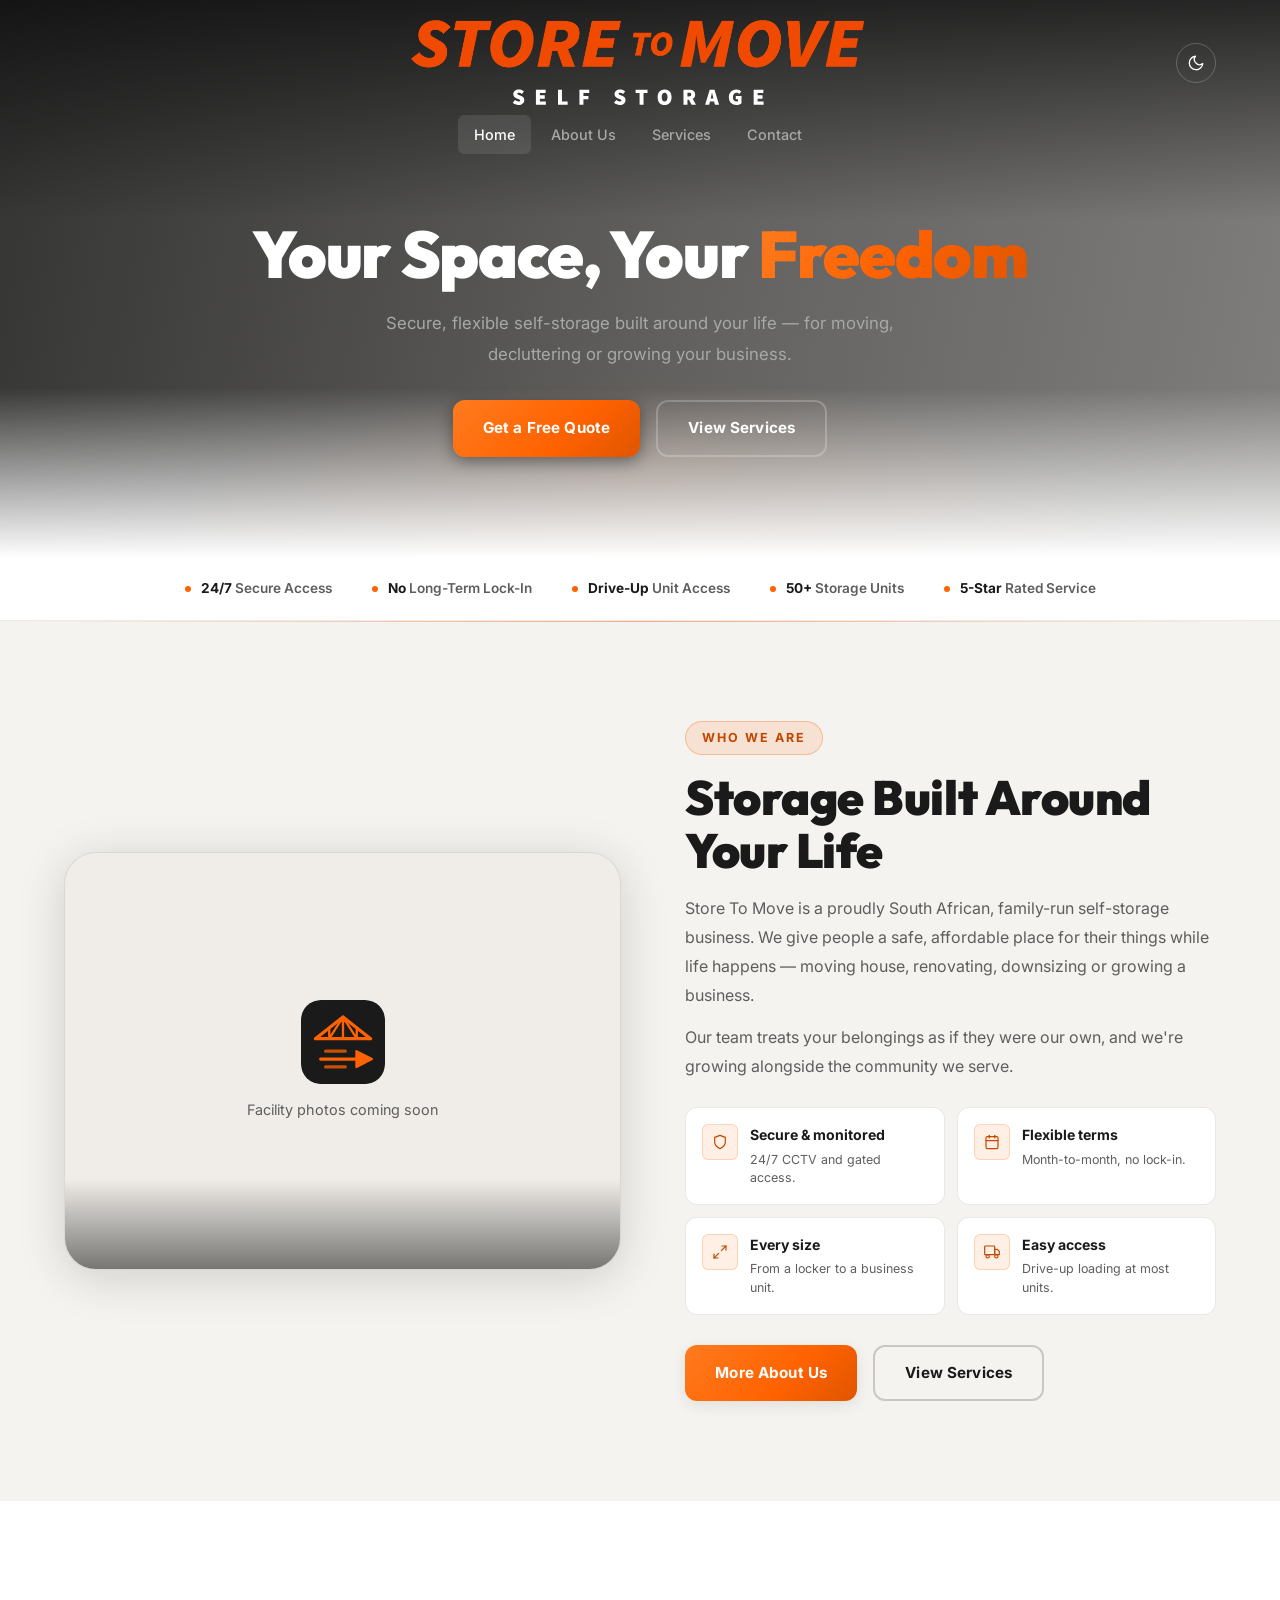
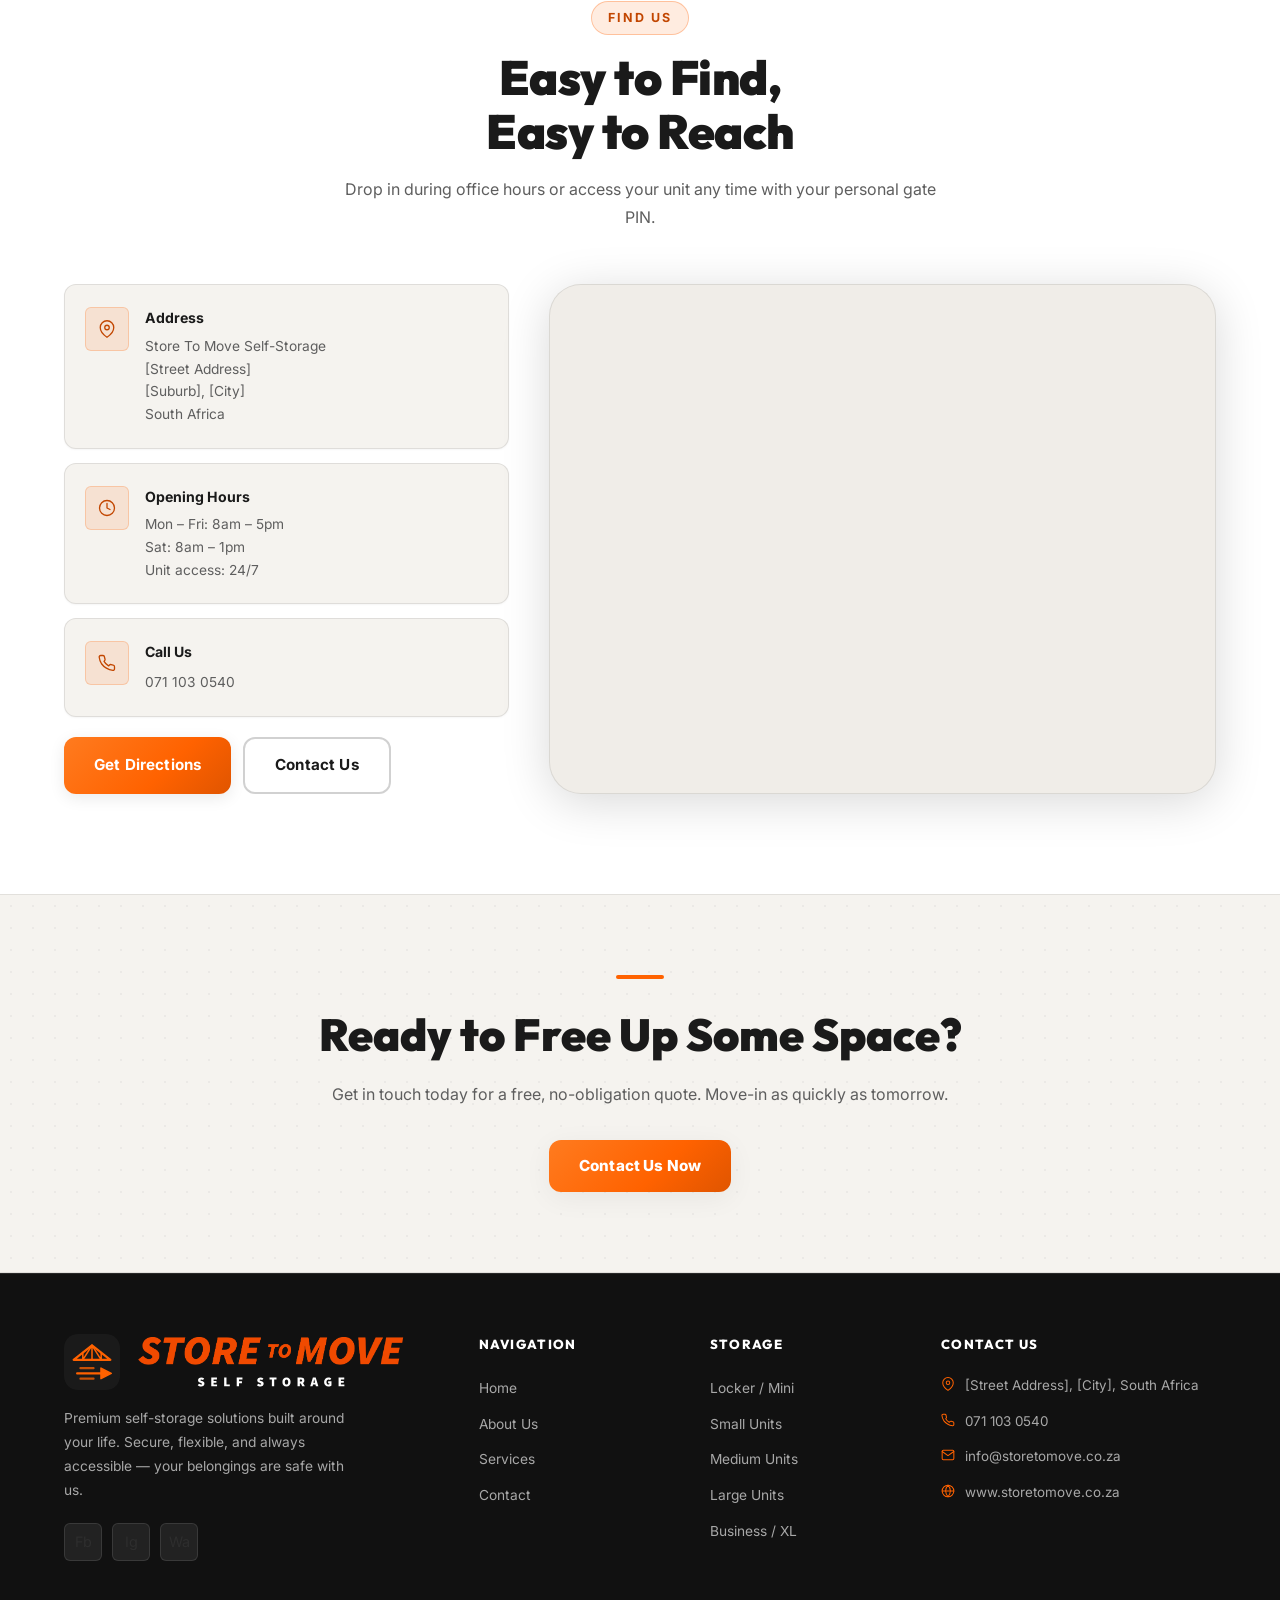
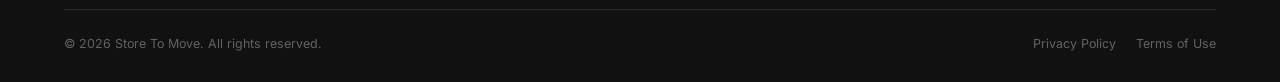
==== commit 2fa213bf: "Bug Fixes. BUGS: - Dark mode bug fixes." ====
--- a/index.html
+++ b/index.html
@@ -9,6 +9,14 @@
   <meta name="keywords" content="self storage, storage units, moving storage, South Africa, secure storage" />
   <title>Store To Move | Premium Self-Storage Solutions</title>
   <meta name="theme-color" content="#1A1A1A" />
+  <link rel="canonical" href="https://www.storetomove.co.za/" />
+  <meta property="og:type" content="website" />
+  <meta property="og:site_name" content="Store To Move" />
+  <meta property="og:title" content="Store To Move | Premium Self-Storage Solutions" />
+  <meta property="og:description" content="Secure, flexible self-storage built around your life — for moving, decluttering or growing your business." />
+  <meta property="og:url" content="https://www.storetomove.co.za/" />
+  <meta property="og:image" content="https://www.storetomove.co.za/apple-touch-icon.png" />
+  <meta name="twitter:card" content="summary" />
   <link rel="icon" href="icon.svg" type="image/svg+xml" />
   <link rel="apple-touch-icon" href="apple-touch-icon.png" />
   <!-- Set the theme before first paint so there is no flash -->
@@ -38,10 +46,10 @@
     <div class="nav-right">
       <div class="nav-links" id="nav-links">
         <a href="#" id="nav-link-home" class="active" onclick="showPage('home');    return false;">Home</a>
-        <a href="#" id="nav-link-about" onclick="showPage('about');   return false;">About Us</a>
-        <a href="#" id="nav-link-storage" onclick="showPage('storage'); return false;">Services</a>
-        <a href="#" id="nav-link-contact" onclick="showPage('contact'); return false;">Contact</a>
-        <a href="#" id="nav-cta" class="btn btn-primary nav-cta" onclick="showPage('contact'); return false;">Get a
+        <a href="#about" id="nav-link-about" onclick="showPage('about');   return false;">About Us</a>
+        <a href="#storage" id="nav-link-storage" onclick="showPage('storage'); return false;">Services</a>
+        <a href="#contact" id="nav-link-contact" onclick="showPage('contact'); return false;">Contact</a>
+        <a href="#contact" id="nav-cta" class="btn btn-primary nav-cta" onclick="showPage('contact'); return false;">Get a
           Quote</a>
       </div>
 
@@ -86,10 +94,10 @@
               Secure, flexible self-storage built around your life — for moving, decluttering or growing your business.
             </p>
             <div class="hero-actions">
-              <a href="#" class="btn btn-primary" id="hero-cta-quote" onclick="showPage('contact'); return false;">
+              <a href="#contact" class="btn btn-primary" id="hero-cta-quote" onclick="showPage('contact'); return false;">
                 Get a Free Quote
               </a>
-              <a href="#" class="btn btn-outline" id="hero-cta-sizes" onclick="showPage('storage'); return false;">
+              <a href="#storage" class="btn btn-outline" id="hero-cta-sizes" onclick="showPage('storage'); return false;">
                 View Services
               </a>
             </div>
@@ -173,8 +181,8 @@
             </div>
 
             <div class="hero-actions" style="justify-content:flex-start;">
-              <a href="#" class="btn btn-primary" id="who-about-btn" onclick="showPage('about'); return false;">More About Us</a>
-              <a href="#" class="btn btn-outline" id="who-services-btn" onclick="showPage('storage'); return false;">View Services</a>
+              <a href="#about" class="btn btn-primary" id="who-about-btn" onclick="showPage('about'); return false;">More About Us</a>
+              <a href="#storage" class="btn btn-outline" id="who-services-btn" onclick="showPage('storage'); return false;">View Services</a>
             </div>
           </div>
 
@@ -217,7 +225,7 @@
             <div class="location-actions">
               <a href="https://www.google.com/maps/dir/?api=1&destination=Store%20To%20Move%20Self%20Storage" class="btn btn-primary"
                 id="location-directions" target="_blank" rel="noopener">Get Directions</a>
-              <a href="#" class="btn btn-outline" id="location-contact" onclick="showPage('contact'); return false;">Contact Us</a>
+              <a href="#contact" class="btn btn-outline" id="location-contact" onclick="showPage('contact'); return false;">Contact Us</a>
             </div>
           </div>
 
@@ -237,7 +245,7 @@
       <div class="container">
         <h2>Ready to Free Up Some Space?</h2>
         <p>Get in touch today for a free, no-obligation quote. Move-in as quickly as tomorrow.</p>
-        <a href="#" class="btn btn-white" id="cta-home-btn" onclick="showPage('contact'); return false;">
+        <a href="#contact" class="btn btn-white" id="cta-home-btn" onclick="showPage('contact'); return false;">
           Contact Us Now
         </a>
       </div>
@@ -390,7 +398,7 @@
       <div class="container">
         <h2>Want to See the Facility?</h2>
         <p>Come visit us for a tour or call us today — we'd love to show you around.</p>
-        <a href="#" class="btn btn-white" id="cta-about-btn" onclick="showPage('contact'); return false;">
+        <a href="#contact" class="btn btn-white" id="cta-about-btn" onclick="showPage('contact'); return false;">
           Find Us
         </a>
       </div>
@@ -433,7 +441,7 @@
               <li>Month-to-month rental</li>
               <li>Ground-floor options available</li>
             </ul>
-            <a href="#" class="btn btn-outline pricing-enquire" onclick="showPage('contact'); return false;">Enquire
+            <a href="#contact" class="btn btn-outline pricing-enquire" onclick="showPage('contact'); return false;">Enquire
               Now</a>
           </div>
 
@@ -451,7 +459,7 @@
               <li>Month-to-month rental</li>
               <li>Drive-up access</li>
             </ul>
-            <a href="#" class="btn btn-outline pricing-enquire" onclick="showPage('contact'); return false;">Enquire
+            <a href="#contact" class="btn btn-outline pricing-enquire" onclick="showPage('contact'); return false;">Enquire
               Now</a>
           </div>
 
@@ -471,7 +479,7 @@
               <li>Drive-up access</li>
               <li>Shelving available</li>
             </ul>
-            <a href="#" class="btn btn-primary pricing-enquire" onclick="showPage('contact'); return false;">Enquire
+            <a href="#contact" class="btn btn-primary pricing-enquire" onclick="showPage('contact'); return false;">Enquire
               Now</a>
           </div>
 
@@ -490,7 +498,7 @@
               <li>Drive-up access</li>
               <li>Shelving available</li>
             </ul>
-            <a href="#" class="btn btn-outline pricing-enquire" onclick="showPage('contact'); return false;">Enquire
+            <a href="#contact" class="btn btn-outline pricing-enquire" onclick="showPage('contact'); return false;">Enquire
               Now</a>
           </div>
 
@@ -509,7 +517,7 @@
               <li>Full vehicle access</li>
               <li>Inventory support</li>
             </ul>
-            <a href="#" class="btn btn-outline pricing-enquire" onclick="showPage('contact'); return false;">Enquire
+            <a href="#contact" class="btn btn-outline pricing-enquire" onclick="showPage('contact'); return false;">Enquire
               Now</a>
           </div>
 
@@ -517,7 +525,7 @@
 
         <div style="text-align:center; margin-top: 48px;">
           <p style="color: var(--clr-muted); font-size: 0.9rem;">
-            Not sure what size you need? <a href="#" onclick="showPage('contact'); return false;"
+            Not sure what size you need? <a href="#contact" onclick="showPage('contact'); return false;"
               style="color: var(--clr-accent); font-weight: 600;">Contact us</a> and we'll help you choose — free of
             charge.
           </p>
@@ -720,20 +728,20 @@
           <h4>Navigation</h4>
           <ul>
             <li><a href="#" id="footer-home" onclick="showPage('home'); return false;">Home</a></li>
-            <li><a href="#" id="footer-about" onclick="showPage('about'); return false;">About Us</a></li>
-            <li><a href="#" id="footer-storage" onclick="showPage('storage'); return false;">Services</a></li>
-            <li><a href="#" id="footer-contact" onclick="showPage('contact'); return false;">Contact</a></li>
+            <li><a href="#about" id="footer-about" onclick="showPage('about'); return false;">About Us</a></li>
+            <li><a href="#storage" id="footer-storage" onclick="showPage('storage'); return false;">Services</a></li>
+            <li><a href="#contact" id="footer-contact" onclick="showPage('contact'); return false;">Contact</a></li>
           </ul>
         </div>
 
         <div class="footer-col">
           <h4>Storage</h4>
           <ul>
-            <li><a href="#" onclick="showPage('storage'); return false;">Locker / Mini</a></li>
-            <li><a href="#" onclick="showPage('storage'); return false;">Small Units</a></li>
-            <li><a href="#" onclick="showPage('storage'); return false;">Medium Units</a></li>
-            <li><a href="#" onclick="showPage('storage'); return false;">Large Units</a></li>
-            <li><a href="#" onclick="showPage('storage'); return false;">Business / XL</a></li>
+            <li><a href="#storage" onclick="showPage('storage'); return false;">Locker / Mini</a></li>
+            <li><a href="#storage" onclick="showPage('storage'); return false;">Small Units</a></li>
+            <li><a href="#storage" onclick="showPage('storage'); return false;">Medium Units</a></li>
+            <li><a href="#storage" onclick="showPage('storage'); return false;">Large Units</a></li>
+            <li><a href="#storage" onclick="showPage('storage'); return false;">Business / XL</a></li>
           </ul>
         </div>
 
@@ -808,17 +816,29 @@
       contact: document.getElementById('nav-link-contact'),
     };
 
-    function showPage(name) {
+    function showPage(name, pushHash = true) {
+      if (!pages.includes(name)) name = 'home';
+
       pages.forEach(p => {
         const el = document.getElementById('page-' + p);
         if (el) el.classList.remove('active');
         if (navLinks[p]) navLinks[p].classList.remove('active');
       });
+
       const target = document.getElementById('page-' + name);
       if (target) target.classList.add('active');
       if (navLinks[name]) navLinks[name].classList.add('active');
+
       document.getElementById('nav-links').classList.remove('open');
       document.getElementById('hamburger').setAttribute('aria-expanded', 'false');
+
+      if (pushHash) {
+        const newHash = name === 'home' ? '' : '#' + name;
+        if (window.location.hash !== newHash) {
+          history.pushState({ page: name }, '', newHash || window.location.pathname);
+        }
+      }
+
       // Glide the masthead between its big (home) and compact (other pages) forms
       navbar.classList.add('animating');
       updateNavbar();
@@ -827,6 +847,19 @@
       setTimeout(initReveal, 100);
       setTimeout(updateNavbar, 50);
     }
+
+    // Handle browser Back / Forward buttons and direct hash links
+    window.addEventListener('popstate', () => {
+      const hash = window.location.hash.replace('#', '');
+      showPage(pages.includes(hash) ? hash : 'home', false);
+    });
+
+    window.addEventListener('DOMContentLoaded', () => {
+      const initialHash = window.location.hash.replace('#', '');
+      if (pages.includes(initialHash) && initialHash !== 'home') {
+        showPage(initialHash, false);
+      }
+    });
 
     // ---- Navbar: merged with hero at the top, dissolves into a solid bar after it ----
     const navbar = document.getElementById('navbar');
--- a/style.css
+++ b/style.css
@@ -3,2373 +3,2373 @@
    Colour Scheme: Charcoal Dark + Brand Orange
    ============================================ */
 
-@import url('https://fonts.googleapis.com/css2?family=Inter:wght@300;400;500;600;700;800;900&family=Outfit:wght@300;400;600;700;800;900&display=swap');
+   @import url('https://fonts.googleapis.com/css2?family=Inter:wght@300;400;500;600;700;800;900&family=Outfit:wght@300;400;600;700;800;900&display=swap');
 
-/* ---- CSS Custom Properties ---- */
-:root {
-  /* Brand colours — extracted from logo */
-  --clr-charcoal: #1A1A1A;
-  /* logo background — warm dark charcoal */
-  --clr-charcoal-2: #222222;
-  /* slightly lighter surface */
-  --clr-charcoal-3: #2C2C2C;
-  /* card / elevated surface */
-  --clr-charcoal-4: #363636;
-  /* borders, subtle separators */
-  --clr-orange: #FF6200;
-  /* brand orange — warm, bold */
-  --clr-orange-lt: #FF7B1F;
-  /* lighter orange for hover/gradient */
-  --clr-orange-dk: #E05500;
-  /* darker orange for depth */
-  --clr-white: #FFFFFF;
-  --clr-text: #E0E0E0;
-  /* warm light grey — readable, not harsh */
-  --clr-muted: #9A9A9A;
-  /* secondary text */
-  --clr-border: var(--line);
-
-  --font-heading: 'Outfit', sans-serif;
-  --font-body: 'Inter', sans-serif;
-
-  --radius-sm: 6px;
-  --radius-md: 12px;
-  --radius-lg: 20px;
-  --radius-xl: 32px;
-
-  --shadow-card: 0 4px 24px rgba(0, 0, 0, calc(0.5 * var(--shadow-a, 1)));
-  --shadow-heavy: 0 8px 48px rgba(0, 0, 0, calc(0.7 * var(--shadow-a, 1)));
-
-  --transition: 0.28s cubic-bezier(0.4, 0, 0.2, 1);
-
-  /* Header sizing: big logo while merged with the hero, compact once scrolled */
-  --logo-h-top: clamp(60px, 7.5vw, 112px);
-  --nav-top-h: calc(var(--logo-h-top) + 74px);   /* centered logo + centered link row */
-  --nav-compact-h: 72px;
-  --logo-h-compact: 44px;
-
-  /* Theme-aware tokens */
-  --clr-accent: var(--clr-orange);            /* orange used for text/icons */
-  --line-faint: var(--line-faint);
-  --line: var(--line);
-  --line-strong: var(--line-strong);
-  --shadow-a: 1;                              /* scales every shadow */
-  --nav-solid-bg: rgba(26, 26, 26, 0.97);
-  --nav-solid-border: var(--line);
-  --nav-panel-bg: #222222;
-  color-scheme: dark;
-}
-
-/* ---------- LIGHT THEME ---------- */
-:root[data-theme="light"] {
-  --clr-charcoal: #F5F3EF;
-  --clr-charcoal-2: #FFFFFF;
-  --clr-charcoal-3: #F0EDE8;
-  --clr-charcoal-4: #E2DED7;
-  --clr-white: #1A1A1A;          /* "white" token = main heading colour */
-  --clr-text: #2E2E2E;
-  --clr-muted: #5E5E5E;
-  --clr-border: rgba(0, 0, 0, 0.08);
-  --clr-accent: #C24600;         /* darker orange so small text passes contrast on white */
-  --line-faint: rgba(0, 0, 0, 0.04);
-  --line: rgba(0, 0, 0, 0.09);
-  --line-strong: rgba(0, 0, 0, 0.18);
-  --shadow-a: 0.22;
-  --nav-solid-bg: rgba(255, 255, 255, 0.92);
-  --nav-solid-border: rgba(0, 0, 0, 0.08);
-  --nav-panel-bg: #FFFFFF;
-  color-scheme: light;
-}
-
-/* Areas that stay dark in light mode: hero photo, navbar while over the hero, footer */
-:root[data-theme="light"] .hero,
-:root[data-theme="light"] .navbar.over-hero,
-:root[data-theme="light"] footer {
-  --clr-white: #FFFFFF;
-  --clr-text: #E0E0E0;
-  --clr-muted: #A8A8A8;
-  --clr-border: var(--line);
-  --clr-accent: var(--clr-orange);
-  --line-faint: var(--line-faint);
-  --line: var(--line);
-  --line-strong: var(--line-strong);
-  --shadow-a: 1;
-  --nav-panel-bg: #222222;
-}
-
-:root[data-theme="light"] footer {
-  --clr-charcoal: #1A1A1A;
-  --clr-charcoal-2: #222222;
-  --clr-charcoal-3: #2C2C2C;
-  --clr-charcoal-4: #363636;
-}
-
-/* Smooth cross-fade only while the toggle is used */
-html.theme-anim *,
-html.theme-anim *::before,
-html.theme-anim *::after {
-  transition: background-color 0.35s ease, color 0.35s ease, border-color 0.35s ease, box-shadow 0.35s ease !important;
-}
-
-@media (max-width: 900px) {
-  :root {
-    --logo-h-top: clamp(44px, 8vw, 72px);
-    --nav-top-h: calc(var(--logo-h-top) + 30px); /* no link row on mobile */
-    --nav-compact-h: 64px;
-    --logo-h-compact: 38px;
-  }
-}
-
-/* ---- Reset ---- */
-*,
-*::before,
-*::after {
-  box-sizing: border-box;
-  margin: 0;
-  padding: 0;
-}
-
-html {
-  scroll-behavior: smooth;
-  font-size: 16px;
-}
-
-body {
-  font-family: var(--font-body);
-  background-color: var(--clr-charcoal);
-  color: var(--clr-text);
-  line-height: 1.6;
-  overflow-x: hidden;
-}
-
-img {
-  max-width: 100%;
-  display: block;
-}
-
-a {
-  color: inherit;
-  text-decoration: none;
-}
-
-ul {
-  list-style: none;
-}
-
-/* ---- Utilities ---- */
-.container {
-  width: min(1200px, 90%);
-  margin-inline: auto;
-}
-
-.section-label {
-  display: inline-flex;
-  align-items: center;
-  gap: 8px;
-  font-size: 0.78rem;
-  font-weight: 700;
-  letter-spacing: 0.16em;
-  text-transform: uppercase;
-  color: var(--clr-accent);
-  background: rgba(255, 98, 0, 0.12);
-  padding: 6px 16px;
-  border-radius: 100px;
-  border: 1px solid rgba(255, 98, 0, 0.3);
-  margin-bottom: 1rem;
-}
-
-.section-heading {
-  font-family: var(--font-heading);
-  font-size: clamp(1.9rem, 5vw, 3rem);
-  font-weight: 900;
-  color: var(--clr-white);
-  line-height: 1.12;
-  margin-bottom: 1rem;
-  letter-spacing: -0.01em;
-}
-
-.section-sub {
-  font-size: 1rem;
-  color: var(--clr-muted);
-  max-width: 600px;
-  line-height: 1.8;
-}
-
-/* Buttons */
-.btn {
-  display: inline-flex;
-  align-items: center;
-  gap: 8px;
-  font-family: var(--font-body);
-  font-weight: 700;
-  font-size: 0.95rem;
-  padding: 14px 30px;
-  border-radius: var(--radius-md);
-  border: none;
-  cursor: pointer;
-  transition: var(--transition);
-  text-decoration: none;
-  white-space: nowrap;
-  letter-spacing: 0.01em;
-}
-
-.btn-primary {
-  background: linear-gradient(135deg, var(--clr-orange-lt) 0%, var(--clr-orange) 60%, var(--clr-orange-dk) 100%);
-  color: #fff;
-  box-shadow: 0 4px 16px rgba(0, 0, 0, calc(0.4 * var(--shadow-a)));
-}
-
-.btn-primary:hover {
-  transform: translateY(-3px);
-  box-shadow: 0 8px 24px rgba(0, 0, 0, calc(0.5 * var(--shadow-a)));
-  filter: brightness(1.08);
-}
-
-.btn-outline {
-  background: transparent;
-  color: var(--clr-white);
-  border: 2px solid var(--line-strong);
-}
-
-.btn-outline:hover {
-  border-color: var(--clr-accent);
-  color: var(--clr-accent);
-  transform: translateY(-2px);
-  background: rgba(255, 98, 0, 0.06);
-}
-
-.btn-white {
-  background: #fff;
-  color: var(--clr-orange-dk);
-  font-weight: 800;
-  box-shadow: 0 6px 28px rgba(0, 0, 0, calc(0.25 * var(--shadow-a)));
-}
-
-.btn-white:hover {
-  transform: translateY(-3px);
-  box-shadow: 0 14px 40px rgba(0, 0, 0, calc(0.35 * var(--shadow-a)));
-}
-
-/* ============================================
-   NAVIGATION
-   ============================================ */
-@property --p {
-  syntax: '<number>';
-  inherits: true;
-  initial-value: 0;
-}
-
-/* Only while switching pages: let the masthead glide between its two sizes */
-.navbar.animating {
-  transition: --p 0.45s cubic-bezier(0.4, 0, 0.2, 1);
-}
-
-.navbar {
-  /* --p is scroll progress: 0 = centered masthead on the hero, 1 = compact bar with
-     logo left / links right. It is set from JS and drives every position below. */
-  --p: 0;
-  position: fixed;
-  top: 0;
-  left: 0;
-  right: 0;
-  z-index: 1000;
-  height: calc(var(--nav-top-h) + (var(--nav-compact-h) - var(--nav-top-h)) * var(--p));
-  background: transparent;
-}
-
-/* Layer 1: soft scrim that fades in as you start scrolling through the hero */
-.navbar::after {
-  content: '';
-  position: absolute;
-  inset: 0 0 -24px 0;
-  background: linear-gradient(to bottom, rgba(10, 10, 10, 0.85) 0%, rgba(10, 10, 10, 0.55) 60%, transparent 100%);
-  opacity: var(--p);
-  pointer-events: none;
-  z-index: -1;
-}
-
-/* Layer 2: the solid bar that "dissolves in" once the hero has scrolled past */
-.navbar::before {
-  content: '';
-  position: absolute;
-  inset: 0;
-  background: var(--nav-solid-bg);
-  backdrop-filter: blur(20px);
-  -webkit-backdrop-filter: blur(20px);
-  border-bottom: 1px solid var(--nav-solid-border);
-  box-shadow: 0 4px 32px rgba(0, 0, 0, calc(0.5 * var(--shadow-a)));
-  opacity: 0;
-  transition: opacity 0.35s ease;
-  pointer-events: none;
-  z-index: -1;
-}
-
-.navbar.solid::before {
-  opacity: 1;
-}
-
-.navbar.solid::after {
-  opacity: 0;
-}
-
-.nav-right {
-  display: contents;
-}
-
-/* Logo: centered + large at the top, slides left and shrinks as you scroll */
-.nav-logo {
-  position: absolute;
-  top: 15px;
-  left: calc(50% + (5% - 50%) * var(--p));
-  transform: translateX(calc(-50% * (1 - var(--p))));
-  display: flex;
-  align-items: center;
-  height: calc(var(--logo-h-top) + (var(--logo-h-compact) - var(--logo-h-top)) * var(--p));
-}
-
-.nav-logo-img {
-  height: 100%;
-  width: auto;
-  object-fit: contain;
-}
-
-.nav-links {
-  display: flex;
-  align-items: center;
-  gap: 4px;
-}
-
-.nav-links a {
-  font-size: 0.9rem;
-  font-weight: 500;
-  color: var(--clr-muted);
-  padding: 8px 16px;
-  border-radius: var(--radius-sm);
-  transition: var(--transition);
-}
-
-.nav-links a:hover,
-.nav-links a.active {
-  color: var(--clr-white);
-  background: var(--line);
-}
-
-.nav-cta {
-  margin-left: 12px;
-}
-
-.nav-hamburger {
-  display: none;
-  flex-direction: column;
-  gap: 5px;
-  cursor: pointer;
-  padding: 4px;
-  background: none;
-  border: none;
-  position: absolute;
-  right: 5%;
-  top: 50%;
-  transform: translateY(-50%);
-}
-
-.nav-hamburger span {
-  display: block;
-  width: 24px;
-  height: 2.5px;
-  background: var(--clr-white);
-  border-radius: 3px;
-  transition: var(--transition);
-}
-
-@media (min-width: 901px) {
-  .nav-links {
-    position: absolute;
-    top: calc((15px + var(--logo-h-top) + 4px) * (1 - var(--p)) + (var(--nav-compact-h) - 38px) / 2 * var(--p));
-    left: calc(50% + (100% - 5% - 52px - 50%) * var(--p));
-    transform: translateX(calc(-50% - 50% * var(--p)));
-  }
-
-  /* The hero already has a "Get a Free Quote" button, so the nav one appears after scrolling */
-  .nav-cta {
-    transition: max-width 0.35s ease, opacity 0.3s ease, padding 0.35s ease, margin 0.35s ease;
-    max-width: 180px;
-    overflow: hidden;
-  }
-
-  .navbar:not(.scrolled) .nav-cta {
-    max-width: 0;
-    opacity: 0;
-    padding-left: 0;
-    padding-right: 0;
-    margin-left: 0;
-    pointer-events: none;
-  }
-}
-
-@media (max-width: 900px) {
-  .nav-links {
-    position: absolute;
-    top: 100%;
-    left: 0;
-    right: 0;
-    background: var(--nav-panel-bg);
-    flex-direction: column;
-    padding: 20px 24px;
-    gap: 4px;
-    transform: translateY(-120%);
-    transition: var(--transition);
-    border-bottom: 1px solid var(--clr-border);
-    box-shadow: 0 16px 48px rgba(0, 0, 0, calc(0.6 * var(--shadow-a)));
-    z-index: -1;
-  }
-
-  .nav-links.open {
-    transform: translateY(0);
-  }
-
-  .nav-links a {
-    width: 100%;
-    padding: 14px 16px;
-    font-size: 1rem;
-  }
-
-  .nav-cta {
-    width: 100%;
-    justify-content: center;
-    margin-left: 0;
-  }
-
-  .nav-hamburger {
-    display: flex;
-  }
-}
-
-/* ============================================
-   HERO
-   ============================================ */
-.hero {
-  min-height: clamp(460px, 62vh, 680px);
-  display: flex;
-  align-items: center;
-  padding-top: var(--nav-top-h);
-  position: relative;
-  overflow: hidden;
-}
-
-.hero-bg-img {
-  position: absolute;
-  inset: 0;
-  background-image: url('https://images.unsplash.com/photo-1553413077-190dd305871c?auto=format&fit=crop&w=1800&q=80');
-  background-size: cover;
-  background-position: center;
-  background-repeat: no-repeat;
-  pointer-events: none;
-}
-
-.hero-overlay {
-  position: absolute;
-  inset: 0;
-  background: linear-gradient(100deg,
-      rgba(10, 10, 10, 0.82) 0%,
-      rgba(20, 20, 20, 0.65) 55%,
-      rgba(10, 10, 10, 0.50) 100%);
-  pointer-events: none;
-}
-
-/* Warm brand glow rising from the bottom-left ties the hero to the logo colour */
-.hero-overlay::after {
-  content: '';
-  position: absolute;
-  inset: 0;
-  background: radial-gradient(ellipse 55% 75% at 12% 105%, rgba(255, 98, 0, 0.20), transparent 70%);
-}
-
-/* Darkens the very top so the transparent navbar reads cleanly */
-.hero-overlay::before {
-  content: '';
-  position: absolute;
-  inset: 0 0 auto 0;
-  height: 220px;
-  background: linear-gradient(to bottom, rgba(10, 10, 10, 0.75), transparent);
-}
-
-/* Dissolves the bottom of the hero into the page below */
-.hero::after {
-  content: '';
-  position: absolute;
-  left: 0;
-  right: 0;
-  bottom: 0;
-  height: 170px;
-  background: linear-gradient(to bottom, transparent 0%, var(--clr-charcoal-2) 100%);
-  pointer-events: none;
-  z-index: 0;
-}
-
-/* Subtle grid */
-.hero-grid {
-  position: absolute;
-  inset: 0;
-  background-image:
-    linear-gradient(var(--line-faint) 1px, transparent 1px),
-    linear-gradient(90deg, var(--line-faint) 1px, transparent 1px);
-  background-size: 56px 56px;
-  mask-image: radial-gradient(ellipse 90% 90% at 50% 40%, black 0%, transparent 100%);
-  pointer-events: none;
-}
-
-.hero-content {
-  position: relative;
-  z-index: 1;
-  display: grid;
-  grid-template-columns: 1fr;
-  gap: 0;
-  align-items: center;
-  padding: 28px 0 80px;
-  max-width: 900px;
-}
-
-.hero-badge {
-  display: inline-flex;
-  align-items: center;
-  gap: 8px;
-  font-size: 0.78rem;
-  font-weight: 700;
-  color: var(--clr-accent);
-  background: rgba(255, 98, 0, 0.1);
-  border: 1px solid rgba(255, 98, 0, 0.35);
-  padding: 7px 16px;
-  border-radius: 100px;
-  margin-bottom: 18px;
-  animation: fadeInUp 0.6s ease both;
-  letter-spacing: 0.06em;
-  text-transform: uppercase;
-}
-
-.hero-badge::before {
-  content: '';
-  width: 7px;
-  height: 7px;
-  border-radius: 50%;
-  background: var(--clr-orange);
-  animation: pulse 2s infinite;
-  flex-shrink: 0;
-}
-
-.hero-title {
-  font-family: var(--font-heading);
-  font-size: clamp(2.3rem, 5.4vw, 4.1rem);
-  font-weight: 900;
-  color: var(--clr-white);
-  line-height: 1.08;
-  margin-bottom: 18px;
-  letter-spacing: -0.02em;
-  animation: fadeInUp 0.6s 0.1s ease both;
-}
-
-.hero-title .highlight {
-  background: linear-gradient(120deg, var(--clr-orange-lt), var(--clr-orange), var(--clr-orange-dk));
-  -webkit-background-clip: text;
-  -webkit-text-fill-color: transparent;
-  background-clip: text;
-}
-
-.hero-desc {
-  font-size: 1.05rem;
-  color: var(--clr-muted);
-  line-height: 1.85;
-  margin-bottom: 30px;
-  max-width: 560px;
-  animation: fadeInUp 0.6s 0.2s ease both;
-}
-
-.hero-actions {
-  display: flex;
-  gap: 16px;
-  flex-wrap: wrap;
-  animation: fadeInUp 0.6s 0.3s ease both;
-}
-
-.hero-stats {
-  display: flex;
-  gap: 36px;
-  margin-top: 52px;
-  padding-top: 36px;
-  border-top: 1px solid var(--line);
-  animation: fadeInUp 0.6s 0.4s ease both;
-}
-
-.stat-number {
-  font-family: var(--font-heading);
-  font-size: 2.2rem;
-  font-weight: 900;
-  color: var(--clr-white);
-  line-height: 1;
-}
-
-.stat-number span {
-  color: var(--clr-accent);
-}
-
-.stat-label {
-  font-size: 0.78rem;
-  color: var(--clr-muted);
-  margin-top: 4px;
-  text-transform: uppercase;
-  letter-spacing: 0.06em;
-}
-
-/* Hero Visual */
-.hero-visual {
-  position: relative;
-  animation: fadeInRight 0.8s 0.2s ease both;
-}
-
-.storage-showcase {
-  position: relative;
-  background: var(--clr-charcoal-2);
-  border-radius: var(--radius-xl);
-  padding: 36px;
-  border: 1px solid var(--line);
-  box-shadow: var(--shadow-heavy);
-  overflow: hidden;
-}
-
-.storage-units-grid {
-  display: grid;
-  grid-template-columns: repeat(3, 1fr);
-  gap: 10px;
-  margin-bottom: 20px;
-}
-
-.unit-card {
-  background: var(--clr-charcoal-3);
-  border: 1px solid var(--line);
-  border-radius: var(--radius-md);
-  padding: 20px 10px;
-  text-align: center;
-  transition: var(--transition);
-  cursor: default;
-}
-
-.unit-card:hover {
-  border-color: var(--clr-accent);
-  transform: translateY(-5px);
-  box-shadow: 0 10px 24px rgba(0, 0, 0, calc(0.4 * var(--shadow-a)));
-}
-
-.unit-card.featured {
-  border-color: var(--clr-accent);
-  background: rgba(255, 98, 0, 0.08);
-}
-
-.unit-icon {
-  font-size: 2rem;
-  margin-bottom: 8px;
-  display: block;
-}
-
-.unit-size {
-  font-family: var(--font-heading);
-  font-size: 1rem;
-  font-weight: 800;
-  color: var(--clr-white);
-  display: block;
-}
-
-.unit-label {
-  font-size: 0.7rem;
-  color: var(--clr-muted);
-  margin-top: 3px;
-  display: block;
-}
-
-.showcase-cta-strip {
-  background: linear-gradient(135deg, var(--clr-orange) 0%, var(--clr-orange-dk) 100%);
-  border-radius: var(--radius-md);
-  padding: 16px 20px;
-  display: flex;
-  align-items: center;
-  justify-content: space-between;
-}
-
-.showcase-cta-strip p {
-  font-size: 0.88rem;
-  font-weight: 700;
-  color: #fff;
-}
-
-.showcase-cta-strip span {
-  font-size: 0.73rem;
-  color: rgba(255, 255, 255, 0.8);
-}
-
-.showcase-arrow {
-  width: 34px;
-  height: 34px;
-  background: var(--line-strong);
-  border-radius: 50%;
-  display: flex;
-  align-items: center;
-  justify-content: center;
-  font-size: 1.1rem;
-  color: white;
-  flex-shrink: 0;
-}
-
-/* Floating badges */
-.float-badge {
-  position: absolute;
-  background: var(--clr-charcoal-2);
-  border: 1px solid var(--line);
-  border-radius: var(--radius-md);
-  padding: 12px 16px;
-  display: flex;
-  align-items: center;
-  gap: 10px;
-  box-shadow: var(--shadow-card);
-}
-
-.float-badge-1 {
-  top: -22px;
-  left: -28px;
-  animation: floatY 4s ease-in-out infinite;
-}
-
-.float-badge-2 {
-  bottom: 48px;
-  right: -28px;
-  animation: floatY 4s 2s ease-in-out infinite;
-}
-
-.float-badge .badge-icon {
-  font-size: 1.4rem;
-}
-
-.float-badge .badge-text strong {
-  display: block;
-  font-size: 0.84rem;
-  font-weight: 700;
-  color: var(--clr-white);
-}
-
-.float-badge .badge-text span {
-  font-size: 0.7rem;
-  color: var(--clr-muted);
-}
-
-@media (max-width: 900px) {
-  .hero-content {
-    max-width: 100%;
-    text-align: center;
-  }
-
-  .hero-desc {
-    margin-inline: auto;
-  }
-
-  .hero-actions {
-    justify-content: center;
-  }
-
-  .hero-stats {
-    justify-content: center;
-  }
-
-  .hero-badge {
-    justify-content: center;
-  }
-}
-
-/* ============================================
-   TRUST BAR
-   ============================================ */
-.trust-bar {
-  background: var(--clr-charcoal-2);
-  border-bottom: 1px solid var(--clr-border);
-  padding: 20px 0;
-}
-
-.trust-bar-inner {
-  display: flex;
-  align-items: center;
-  justify-content: center;
-  gap: 40px;
-  flex-wrap: wrap;
-}
-
-.trust-item {
-  display: flex;
-  align-items: center;
-  gap: 10px;
-  font-size: 0.85rem;
-  font-weight: 600;
-  color: var(--clr-muted);
-}
-
-.trust-item span:first-child {
-  font-size: 1.2rem;
-}
-
-.trust-item strong {
-  color: var(--clr-white);
-}
-
-/* ============================================
-   FEATURES
-   ============================================ */
-.features {
-  padding: 100px 0;
-  background: var(--clr-charcoal);
-  position: relative;
-}
-
-.features::before {
-  content: '';
-  position: absolute;
-  top: 0;
-  left: 0;
-  right: 0;
-  height: 1px;
-  background: linear-gradient(90deg, transparent 0%, var(--clr-orange) 50%, transparent 100%);
-  opacity: 0.5;
-}
-
-.features-header {
-  text-align: center;
-  margin-bottom: 64px;
-}
-
-.features-header .section-sub {
-  margin-inline: auto;
-}
-
-.features-grid {
-  display: grid;
-  grid-template-columns: repeat(auto-fit, minmax(280px, 1fr));
-  gap: 20px;
-}
-
-.feature-card {
-  background: var(--clr-charcoal-2);
-  border: 1px solid var(--line);
-  border-radius: var(--radius-lg);
-  padding: 36px 28px;
-  transition: var(--transition);
-  position: relative;
-  overflow: hidden;
-}
-
-.feature-card::after {
-  content: '';
-  position: absolute;
-  bottom: 0;
-  left: 0;
-  right: 0;
-  height: 3px;
-  background: linear-gradient(90deg, var(--clr-orange), var(--clr-orange-lt));
-  transform: scaleX(0);
-  transform-origin: left;
-  transition: var(--transition);
-}
-
-.feature-card:hover {
-  border-color: rgba(255, 98, 0, 0.3);
-  transform: translateY(-6px);
-  box-shadow: 0 20px 40px rgba(0, 0, 0, calc(0.5 * var(--shadow-a)));
-}
-
-.feature-card:hover::after {
-  transform: scaleX(1);
-}
-
-.feature-icon {
-  width: 54px;
-  height: 54px;
-  background: linear-gradient(135deg, rgba(255, 98, 0, 0.22), rgba(255, 98, 0, 0.06));
-  border: 1px solid rgba(255, 98, 0, 0.25);
-  border-radius: var(--radius-md);
-  display: flex;
-  align-items: center;
-  justify-content: center;
-  font-size: 1.5rem;
-  margin-bottom: 20px;
-}
-
-.feature-card h3 {
-  font-family: var(--font-heading);
-  font-size: 1.1rem;
-  font-weight: 800;
-  color: var(--clr-white);
-  margin-bottom: 10px;
-}
-
-.feature-card p {
-  font-size: 0.88rem;
-  color: var(--clr-muted);
-  line-height: 1.75;
-}
-
-/* ============================================
-   STORAGE SIZES / PRICING
-   ============================================ */
-.pricing {
-  padding: 100px 0;
-  background: var(--clr-charcoal-2);
-}
-
-.pricing-header {
-  text-align: center;
-  margin-bottom: 64px;
-}
-
-.pricing-header .section-sub {
-  margin-inline: auto;
-}
-
-.pricing-grid {
-  display: grid;
-  grid-template-columns: repeat(auto-fit, minmax(255px, 1fr));
-  gap: 20px;
-}
-
-.pricing-card {
-  background: var(--clr-charcoal-3);
-  border: 1px solid var(--line);
-  border-radius: var(--radius-lg);
-  padding: 34px 26px;
-  transition: var(--transition);
-  position: relative;
-  overflow: hidden;
-}
-
-.pricing-card.popular {
-  border-color: var(--clr-accent);
-}
-
-.popular-badge {
-  position: absolute;
-  top: 18px;
-  right: 18px;
-  background: var(--clr-orange);
-  color: white;
-  font-size: 0.68rem;
-  font-weight: 800;
-  text-transform: uppercase;
-  letter-spacing: 0.1em;
-  padding: 4px 10px;
-  border-radius: 100px;
-}
-
-.pricing-card:hover {
-  transform: translateY(-6px);
-  border-color: rgba(255, 98, 0, 0.45);
-  box-shadow: 0 20px 40px rgba(0, 0, 0, calc(0.5 * var(--shadow-a)));
-}
-
-.pricing-unit-visual {
-  font-size: 2.8rem;
-  margin-bottom: 14px;
-}
-
-.pricing-size {
-  font-family: var(--font-heading);
-  font-size: 1.4rem;
-  font-weight: 900;
-  color: var(--clr-white);
-  margin-bottom: 4px;
-}
-
-.pricing-dims {
-  font-size: 0.78rem;
-  color: var(--clr-muted);
-  margin-bottom: 14px;
-  text-transform: uppercase;
-  letter-spacing: 0.05em;
-}
-
-.pricing-desc {
-  font-size: 0.87rem;
-  color: var(--clr-text);
-  line-height: 1.65;
-  margin-bottom: 22px;
-  padding-bottom: 22px;
-  border-bottom: 1px solid var(--clr-border);
-}
-
-.pricing-features-list {
-  margin-bottom: 28px;
-}
-
-.pricing-features-list li {
-  display: flex;
-  align-items: center;
-  gap: 10px;
-  font-size: 0.84rem;
-  color: var(--clr-text);
-  padding: 5px 0;
-}
-
-.pricing-features-list li::before {
-  content: '✓';
-  width: 20px;
-  height: 20px;
-  background: rgba(255, 98, 0, 0.15);
-  color: var(--clr-accent);
-  border-radius: 50%;
-  display: flex;
-  align-items: center;
-  justify-content: center;
-  font-size: 0.68rem;
-  font-weight: 900;
-  flex-shrink: 0;
-}
-
-.pricing-enquire {
-  width: 100%;
-  justify-content: center;
-}
-
-/* ============================================
-   PAGE HERO (sub-pages)
-   ============================================ */
-.page-hero {
-  padding: calc(var(--nav-compact-h) + 80px) 0 80px;
-  text-align: center;
-  position: relative;
-  overflow: hidden;
-}
-
-.page-hero::before {
-  content: '';
-  position: absolute;
-  inset: 0;
-  background: linear-gradient(180deg, var(--clr-charcoal-2) 0%, var(--clr-charcoal) 100%);
-}
-
-.page-hero .container {
-  position: relative;
-  z-index: 1;
-}
-
-/* ============================================
-   ABOUT
-   ============================================ */
-.about-story {
-  padding: 80px 0;
-  background: var(--clr-charcoal-2);
-}
-
-.about-grid {
-  display: grid;
-  grid-template-columns: 1fr 1fr;
-  gap: 80px;
-  align-items: center;
-}
-
-.about-image-placeholder {
-  position: relative;
-  border-radius: var(--radius-xl);
-  overflow: hidden;
-  aspect-ratio: 4/3;
-  background: var(--clr-charcoal-3);
-  border: 1px solid var(--line);
-  display: flex;
-  flex-direction: column;
-  align-items: center;
-  justify-content: center;
-  gap: 16px;
-}
-
-.about-image-placeholder::before {
-  content: '';
-  position: absolute;
-  inset: 0;
-  background-image: radial-gradient(var(--line-faint) 1px, transparent 1px);
-  background-size: 22px 22px;
-}
-
-.about-image-placeholder .ph-icon {
-  font-size: 4rem;
-  opacity: 0.35;
-  position: relative;
-  z-index: 1;
-}
-
-.about-image-placeholder p {
-  font-size: 0.85rem;
-  color: var(--clr-muted);
-  opacity: 0.6;
-  position: relative;
-  z-index: 1;
-}
-
-.about-content .section-sub {
-  margin-bottom: 20px;
-}
-
-.about-values {
-  display: grid;
-  grid-template-columns: 1fr 1fr;
-  gap: 14px;
-  margin-top: 32px;
-}
-
-.value-item {
-  display: flex;
-  align-items: flex-start;
-  gap: 12px;
-  background: var(--clr-charcoal);
-  border: 1px solid var(--line);
-  border-radius: var(--radius-md);
-  padding: 16px;
-  transition: var(--transition);
-}
-
-.value-item:hover {
-  border-color: rgba(255, 98, 0, 0.25);
-}
-
-.value-icon {
-  font-size: 1.3rem;
-  flex-shrink: 0;
-  margin-top: 2px;
-}
-
-.value-item h4 {
-  font-size: 0.88rem;
-  font-weight: 700;
-  color: var(--clr-white);
-  margin-bottom: 4px;
-}
-
-.value-item p {
-  font-size: 0.78rem;
-  color: var(--clr-muted);
-  line-height: 1.5;
-}
-
-@media (max-width: 768px) {
-  .about-grid {
-    grid-template-columns: 1fr;
-    gap: 40px;
-  }
-
-  .about-values {
-    grid-template-columns: 1fr;
-  }
-}
-
-.team-section {
-  padding: 80px 0;
-  background: var(--clr-charcoal);
-}
-
-.team-grid {
-  display: grid;
-  grid-template-columns: repeat(auto-fit, minmax(210px, 1fr));
-  gap: 20px;
-  margin-top: 48px;
-}
-
-.team-card {
-  background: var(--clr-charcoal-2);
-  border: 1px solid var(--line);
-  border-radius: var(--radius-lg);
-  padding: 32px 20px;
-  text-align: center;
-  transition: var(--transition);
-}
-
-.team-card:hover {
-  transform: translateY(-4px);
-  border-color: rgba(255, 98, 0, 0.3);
-  box-shadow: 0 16px 40px rgba(0, 0, 0, calc(0.4 * var(--shadow-a)));
-}
-
-.team-avatar {
-  width: 76px;
-  height: 76px;
-  border-radius: 50%;
-  background: linear-gradient(135deg, var(--clr-orange-lt), var(--clr-orange-dk));
-  display: flex;
-  align-items: center;
-  justify-content: center;
-  font-size: 1.8rem;
-  margin: 0 auto 16px;
-  box-shadow: 0 4px 16px rgba(0, 0, 0, calc(0.4 * var(--shadow-a)));
-}
-
-.team-card h3 {
-  font-family: var(--font-heading);
-  font-size: 1rem;
-  font-weight: 800;
-  color: var(--clr-white);
-  margin-bottom: 6px;
-}
-
-.team-card p {
-  font-size: 0.78rem;
-  color: var(--clr-accent);
-  font-weight: 600;
-  text-transform: uppercase;
-  letter-spacing: 0.06em;
-}
-
-/* ============================================
-   CONTACT
-   ============================================ */
-.contact {
-  padding: 100px 0;
-  background: var(--clr-charcoal);
-}
-
-.contact-layout {
-  display: grid;
-  grid-template-columns: 1fr 1.2fr;
-  gap: 60px;
-  align-items: start;
-}
-
-.contact-info-cards {
-  display: flex;
-  flex-direction: column;
-  gap: 16px;
-  margin-top: 32px;
-}
-
-.contact-card {
-  background: var(--clr-charcoal-2);
-  border: 1px solid var(--line);
-  border-radius: var(--radius-md);
-  padding: 22px 20px;
-  display: flex;
-  gap: 16px;
-  align-items: flex-start;
-  transition: var(--transition);
-}
-
-.contact-card:hover {
-  border-color: rgba(255, 98, 0, 0.28);
-  transform: translateX(4px);
-  box-shadow: 0 8px 24px rgba(0, 0, 0, calc(0.3 * var(--shadow-a)));
-}
-
-.contact-card-icon {
-  width: 44px;
-  height: 44px;
-  background: rgba(255, 98, 0, 0.12);
-  border: 1px solid rgba(255, 98, 0, 0.22);
-  border-radius: var(--radius-sm);
-  display: flex;
-  align-items: center;
-  justify-content: center;
-  font-size: 1.2rem;
-  flex-shrink: 0;
-}
-
-.contact-card h4 {
-  font-weight: 700;
-  color: var(--clr-white);
-  font-size: 0.88rem;
-  margin-bottom: 5px;
-}
-
-.contact-card p,
-.contact-card a {
-  font-size: 0.86rem;
-  color: var(--clr-muted);
-  line-height: 1.65;
-}
-
-.contact-card a:hover {
-  color: var(--clr-accent);
-}
-
-.map-container {
-  background: var(--clr-charcoal-2);
-  border: 1px solid var(--line);
-  border-radius: var(--radius-lg);
-  height: 260px;
-  display: flex;
-  flex-direction: column;
-  align-items: center;
-  justify-content: center;
-  gap: 10px;
-  overflow: hidden;
-  position: relative;
-  margin-top: 20px;
-}
-
-.map-container::before {
-  content: '';
-  position: absolute;
-  inset: 0;
-  background-image:
-    linear-gradient(var(--line-faint) 1px, transparent 1px),
-    linear-gradient(90deg, var(--line-faint) 1px, transparent 1px);
-  background-size: 28px 28px;
-}
-
-.map-pin {
-  position: relative;
-  z-index: 1;
-  font-size: 2.8rem;
-  animation: floatY 3s ease-in-out infinite;
-}
-
-.map-label {
-  position: relative;
-  z-index: 1;
-  font-size: 0.9rem;
-  font-weight: 700;
-  color: var(--clr-white);
-}
-
-.map-sublabel {
-  position: relative;
-  z-index: 1;
-  font-size: 0.76rem;
-  color: var(--clr-muted);
-}
-
-.contact-form-wrapper {
-  background: var(--clr-charcoal-2);
-  border: 1px solid var(--line);
-  border-radius: var(--radius-xl);
-  padding: 40px;
-  box-shadow: var(--shadow-card);
-}
-
-.contact-form-wrapper h3 {
-  font-family: var(--font-heading);
-  font-size: 1.45rem;
-  font-weight: 800;
-  color: var(--clr-white);
-  margin-bottom: 4px;
-}
-
-.contact-form-wrapper>p {
-  font-size: 0.86rem;
-  color: var(--clr-muted);
-  margin-bottom: 28px;
-}
-
-.form-row {
-  display: grid;
-  grid-template-columns: 1fr 1fr;
-  gap: 16px;
-}
-
-.form-group {
-  display: flex;
-  flex-direction: column;
-  gap: 6px;
-  margin-bottom: 16px;
-}
-
-.form-group label {
-  font-size: 0.78rem;
-  font-weight: 700;
-  color: var(--clr-muted);
-  text-transform: uppercase;
-  letter-spacing: 0.08em;
-}
-
-.form-group input,
-.form-group textarea,
-.form-group select {
-  background: var(--clr-charcoal-3);
-  border: 1px solid var(--line);
-  border-radius: var(--radius-sm);
-  padding: 13px 16px;
-  font-family: var(--font-body);
-  font-size: 0.9rem;
-  color: var(--clr-white);
-  outline: none;
-  transition: var(--transition);
-  width: 100%;
-}
-
-.form-group input::placeholder,
-.form-group textarea::placeholder {
-  color: rgba(154, 154, 154, 0.5);
-}
-
-.form-group input:focus,
-.form-group textarea:focus,
-.form-group select:focus {
-  border-color: var(--clr-accent);
-  box-shadow: 0 0 0 3px rgba(255, 98, 0, 0.10);
-}
-
-.form-group textarea {
-  resize: vertical;
-  min-height: 120px;
-}
-
-.form-group select {
-  appearance: none;
-  cursor: pointer;
-}
-
-.form-group select option {
-  background: var(--clr-charcoal-3);
-}
-
-.form-submit {
-  width: 100%;
-  justify-content: center;
-  margin-top: 8px;
-}
-
-@media (max-width: 900px) {
-  .contact-layout {
-    grid-template-columns: 1fr;
-  }
-
-  .form-row {
-    grid-template-columns: 1fr;
-  }
-}
-
-/* ============================================
-   CTA BANNER
-   ============================================ */
-.cta-banner {
-  padding: 80px 0;
-  background: var(--clr-charcoal-2);
-  position: relative;
-  overflow: hidden;
-  text-align: center;
-  border-top: 1px solid var(--clr-border);
-  border-bottom: 1px solid var(--clr-border);
-}
-
-/* Subtle dot texture */
-.cta-banner::after {
-  content: '';
-  position: absolute;
-  inset: 0;
-  background-image: radial-gradient(var(--line-faint) 1px, transparent 1px);
-  background-size: 22px 22px;
-  pointer-events: none;
-}
-
-.cta-banner .container {
-  position: relative;
-  z-index: 1;
-}
-
-.cta-banner h2 {
-  font-family: var(--font-heading);
-  font-size: clamp(1.8rem, 4vw, 2.8rem);
-  font-weight: 900;
-  color: var(--clr-white);
-  margin-bottom: 12px;
-}
-
-.cta-banner p {
-  font-size: 1rem;
-  color: var(--clr-muted);
-  margin-bottom: 32px;
-}
-
-/* Orange accent line above heading */
-.cta-banner h2::before {
-  content: '';
-  display: block;
-  width: 48px;
-  height: 4px;
-  background: var(--clr-orange);
-  border-radius: 2px;
-  margin: 0 auto 20px;
-}
-
-/* ============================================
-   FOOTER
-   ============================================ */
-footer {
-  background: #111111;
-  border-top: 1px solid var(--line);
-  padding: 60px 0 28px;
-}
-
-.footer-grid {
-  display: grid;
-  grid-template-columns: 2fr 1fr 1fr 1.5fr;
-  gap: 48px;
-  margin-bottom: 48px;
-}
-
-.footer-brand p {
-  font-size: 0.86rem;
-  color: var(--clr-muted);
-  line-height: 1.75;
-  max-width: 280px;
-  margin-top: 16px;
-}
-
-.footer-logo-img {
-  height: 56px;
-  width: auto;
-  margin-bottom: 0;
-}
-
-.footer-socials {
-  display: flex;
-  gap: 10px;
-  margin-top: 20px;
-}
-
-.social-btn {
-  width: 38px;
-  height: 38px;
-  background: var(--clr-charcoal-2);
-  border: 1px solid var(--line);
-  border-radius: var(--radius-sm);
-  display: flex;
-  align-items: center;
-  justify-content: center;
-  font-size: 0.9rem;
-  transition: var(--transition);
-  cursor: pointer;
-}
-
-.social-btn:hover {
-  border-color: var(--clr-accent);
-  background: rgba(255, 98, 0, 0.12);
-  color: var(--clr-accent);
-}
-
-.footer-col h4 {
-  font-family: var(--font-heading);
-  font-size: 0.82rem;
-  font-weight: 800;
-  color: var(--clr-white);
-  text-transform: uppercase;
-  letter-spacing: 0.1em;
-  margin-bottom: 20px;
-}
-
-.footer-col ul li {
-  margin-bottom: 10px;
-}
-
-.footer-col ul li a {
-  font-size: 0.86rem;
-  color: var(--clr-muted);
-  transition: var(--transition);
-}
-
-.footer-col ul li a:hover {
-  color: var(--clr-accent);
-  padding-left: 4px;
-}
-
-.footer-contact-item {
-  display: flex;
-  align-items: flex-start;
-  gap: 10px;
-  margin-bottom: 14px;
-  font-size: 0.84rem;
-  color: var(--clr-muted);
-}
-
-.footer-contact-item .fi {
-  font-size: 0.95rem;
-  flex-shrink: 0;
-  margin-top: 2px;
-  color: var(--clr-accent);
-}
-
-.footer-contact-item a:hover {
-  color: var(--clr-accent);
-}
-
-.footer-bottom {
-  border-top: 1px solid var(--line);
-  padding-top: 24px;
-  display: flex;
-  align-items: center;
-  justify-content: space-between;
-  flex-wrap: wrap;
-  gap: 12px;
-}
-
-.footer-bottom p {
-  font-size: 0.78rem;
-  color: rgba(154, 154, 154, 0.6);
-}
-
-.footer-bottom-links {
-  display: flex;
-  gap: 20px;
-}
-
-.footer-bottom-links a {
-  font-size: 0.78rem;
-  color: rgba(154, 154, 154, 0.6);
-  transition: var(--transition);
-}
-
-.footer-bottom-links a:hover {
-  color: var(--clr-accent);
-}
-
-@media (max-width: 900px) {
-  .footer-grid {
-    grid-template-columns: 1fr 1fr;
-    gap: 32px;
-  }
-
-  .footer-brand {
-    grid-column: 1/-1;
-  }
-}
-
-@media (max-width: 480px) {
-  .footer-grid {
-    grid-template-columns: 1fr;
-  }
-
-  .hero-stats {
-    flex-direction: column;
-    gap: 20px;
-  }
-
-  .hero-actions {
-    flex-direction: column;
-  }
-
-  .btn {
-    width: 100%;
-    justify-content: center;
-  }
-}
-
-/* ============================================
-   ANIMATIONS
-   ============================================ */
-@keyframes fadeInUp {
-  from {
-    opacity: 0;
-    transform: translateY(24px);
-  }
-
-  to {
-    opacity: 1;
-    transform: translateY(0);
-  }
-}
-
-@keyframes fadeInRight {
-  from {
-    opacity: 0;
-    transform: translateX(28px);
-  }
-
-  to {
-    opacity: 1;
-    transform: translateX(0);
-  }
-}
-
-@keyframes floatY {
-
-  0%,
-  100% {
-    transform: translateY(0);
-  }
-
-  50% {
-    transform: translateY(-10px);
-  }
-}
-
-@keyframes pulse {
-
-  0%,
-  100% {
-    opacity: 1;
-    transform: scale(1);
-  }
-
-  50% {
-    opacity: 0.4;
-    transform: scale(1.4);
-  }
-}
-
-.reveal {
-  opacity: 0;
-  transform: translateY(28px);
-  transition: opacity 0.65s ease, transform 0.65s ease;
-}
-
-.reveal.visible {
-  opacity: 1;
-  transform: translateY(0);
-}
-
-.page-content {
-  display: none;
-}
-
-.page-content.active {
-  display: block;
-}
-
-/* ============================================
-   HERO IMAGE
-   ============================================ */
-.hero-img-wrap {
-  position: relative;
-  border-radius: var(--radius-xl);
-  overflow: hidden;
-  border: 1px solid var(--clr-border);
-  box-shadow: var(--shadow-heavy);
-  aspect-ratio: 4/3;
-}
-
-.hero-img-wrap img {
-  width: 100%;
-  height: 100%;
-  object-fit: cover;
-  display: block;
-  transition: transform 0.6s ease;
-}
-
-.hero-img-wrap:hover img {
-  transform: scale(1.03);
-}
-
-.hero-img-stats {
-  position: absolute;
-  bottom: 0;
-  left: 0;
-  right: 0;
-  padding: 20px;
-  background: linear-gradient(to top, rgba(0, 0, 0, 0.72) 0%, transparent 100%);
-  display: flex;
-  gap: 10px;
-  flex-wrap: wrap;
-}
-
-.img-stat-item {
-  background: rgba(26, 26, 26, 0.78);
-  backdrop-filter: blur(8px);
-  -webkit-backdrop-filter: blur(8px);
-  border: 1px solid var(--line);
-  border-radius: var(--radius-sm);
-  padding: 10px 16px;
-}
-
-.img-stat-item strong {
-  display: block;
-  font-family: var(--font-heading);
-  font-size: 1.1rem;
-  font-weight: 800;
-  color: var(--clr-white);
-  line-height: 1;
-}
-
-.img-stat-item span {
-  display: block;
-  font-size: 0.68rem;
-  color: var(--clr-muted);
-  text-transform: uppercase;
-  letter-spacing: 0.07em;
-  margin-top: 3px;
-}
-
-/* ============================================
-   ABOUT IMAGE
-   ============================================ */
-.about-img-wrap {
-  position: relative;
-  border-radius: var(--radius-xl);
-  overflow: hidden;
-  aspect-ratio: 4/3;
-  border: 1px solid var(--clr-border);
-  box-shadow: var(--shadow-heavy);
-}
-
-.about-img-wrap img {
-  width: 100%;
-  height: 100%;
-  object-fit: cover;
-  display: block;
-}
-
-/* ============================================
-   TEAM AVATAR PHOTO
-   ============================================ */
-.team-avatar {
-  overflow: hidden;
-  background: var(--clr-charcoal-3);
-}
-
-.team-avatar img {
-  width: 100%;
-  height: 100%;
-  object-fit: cover;
-  border-radius: 50%;
-}
-
-/* ============================================
-   UNIT SIZE VISUAL (CSS box illustration)
-   ============================================ */
-.unit-size-visual {
-  margin-bottom: 18px;
-}
-
-.usv-box {
-  border: 2px solid var(--clr-orange);
-  border-radius: 4px;
-  background: rgba(255, 98, 0, 0.07);
-  position: relative;
-}
-
-/* Horizontal stripe suggesting a roll-up door */
-.usv-box::after {
-  content: '';
-  position: absolute;
-  top: 38%;
-  left: 12%;
-  right: 12%;
-  height: 1.5px;
-  background: rgba(255, 98, 0, 0.35);
-  border-radius: 1px;
-}
-
-.usv-box::before {
-  content: '';
-  position: absolute;
-  top: 55%;
-  left: 12%;
-  right: 12%;
-  height: 1.5px;
-  background: rgba(255, 98, 0, 0.2);
-  border-radius: 1px;
-}
-
-.unit-size-visual.mini .usv-box {
-  width: 38px;
-  height: 38px;
-}
-
-.unit-size-visual.small .usv-box {
-  width: 52px;
-  height: 52px;
-}
-
-.unit-size-visual.medium .usv-box {
-  width: 68px;
-  height: 68px;
-}
-
-.unit-size-visual.large .usv-box {
-  width: 82px;
-  height: 82px;
-}
-
-.unit-size-visual.xl .usv-box {
-  width: 96px;
-  height: 96px;
-}
-
-/* ============================================
-   SVG ICON SIZING
-   ============================================ */
-.feature-icon svg {
-  width: 22px;
-  height: 22px;
-  color: var(--clr-accent);
-}
-
-.contact-card-icon svg {
-  width: 18px;
-  height: 18px;
-  color: var(--clr-accent);
-}
-
-.value-icon-svg {
-  width: 36px;
-  height: 36px;
-  flex-shrink: 0;
-  background: rgba(255, 98, 0, 0.1);
-  border: 1px solid rgba(255, 98, 0, 0.2);
-  border-radius: var(--radius-sm);
-  display: flex;
-  align-items: center;
-  justify-content: center;
-}
-
-.value-icon-svg svg {
-  width: 16px;
-  height: 16px;
-  color: var(--clr-accent);
-}
-
-.fi {
-  display: flex;
-  align-items: center;
-  flex-shrink: 0;
-  margin-top: 2px;
-}
-
-.fi svg {
-  width: 14px;
-  height: 14px;
-  color: var(--clr-accent);
-}
-
-/* ============================================
-   TRUST BAR DOT
-   ============================================ */
-.trust-dot {
-  width: 6px;
-  height: 6px;
-  border-radius: 50%;
-  background: var(--clr-orange);
-  flex-shrink: 0;
-}
-
-/* ============================================
-   MAP PIN SVG
-   ============================================ */
-.map-pin-svg {
-  position: relative;
-  z-index: 1;
-  animation: floatY 3s ease-in-out infinite;
-}
-
-.map-pin-svg svg {
-  width: 48px;
-  height: 48px;
-  color: var(--clr-accent);
-}
-
-/* ============================================
-   THEME TOGGLE + NAV RIGHT GROUP
-   ============================================ */
-.theme-toggle {
-  width: 40px;
-  height: 40px;
-  flex-shrink: 0;
-  border-radius: 50%;
-  border: 1px solid var(--line-strong);
-  background: transparent;
-  color: var(--clr-white);
-  display: inline-flex;
-  align-items: center;
-  justify-content: center;
-  cursor: pointer;
-  position: absolute;
-  right: 5%;
-  top: calc((15px + (var(--logo-h-top) - 40px) / 2) * (1 - var(--p)) + (var(--nav-compact-h) - 40px) / 2 * var(--p));
-  transition: border-color 0.28s, color 0.28s, background 0.28s;
-}
-
-.theme-toggle:hover {
-  border-color: var(--clr-orange);
-  color: var(--clr-accent);
-  background: rgba(255, 98, 0, 0.08);
-}
-
-.theme-toggle:focus-visible,
-.nav-hamburger:focus-visible {
-  outline: 2px solid var(--clr-orange);
-  outline-offset: 2px;
-}
-
-.theme-toggle svg {
-  width: 18px;
-  height: 18px;
-}
-
-/* Dark mode shows the sun (switch to light); light mode shows the moon */
-.theme-toggle .icon-moon {
-  display: none;
-}
-
-:root[data-theme="light"] .theme-toggle .icon-sun {
-  display: none;
-}
-
-:root[data-theme="light"] .theme-toggle .icon-moon {
-  display: block;
-}
-
-@media (max-width: 900px) {
-  /* Mobile: toggle sits left of the centered logo, then slides next to the hamburger */
-  .theme-toggle {
-    right: auto;
-    left: calc(5% + (90% - 84px) * var(--p));
-  }
-}
-
-/* ============================================
-   LOGO VARIANTS (light-text for dark areas, dark-text for light areas)
-   ============================================ */
-.nav-logo-img.for-light {
-  display: none;
-}
-
-:root[data-theme="light"] .navbar:not(.over-hero) .nav-logo-img.for-dark {
-  display: none;
-}
-
-:root[data-theme="light"] .navbar:not(.over-hero) .nav-logo-img.for-light {
-  display: block;
-}
-
-/* Footer brand: square icon next to the wordmark */
-.footer-brand .nav-logo {
-  position: static;
-  transform: none;
-  height: auto;
-  gap: 14px;
-}
-
-.footer-icon {
-  width: 56px;
-  height: 56px;
-  border-radius: 14px;
-  flex-shrink: 0;
-}
-
-/* ============================================
-   LIGHT-THEME TWEAKS
-   ============================================ */
-:root[data-theme="light"] .cta-banner .btn-white {
-  background: linear-gradient(135deg, var(--clr-orange-lt) 0%, var(--clr-orange) 60%, var(--clr-orange-dk) 100%);
-  color: #fff;
-}
-
-:root[data-theme="light"] .feature-card,
-:root[data-theme="light"] .team-card,
-:root[data-theme="light"] .contact-card,
-:root[data-theme="light"] .pricing-card {
-  box-shadow: 0 1px 2px rgba(0, 0, 0, 0.04);
-}
-
-:root[data-theme="light"] #form-success {
-  color: #15803d !important;
-}
-
-:root[data-theme="light"] #form-error {
-  color: #b91c1c !important;
-}
-
-
-/* ============================================
-   HERO — simplified, centered
-   ============================================ */
-.hero-grid {
-  display: none;
-}
-
-.hero-overlay::after {
-  background: radial-gradient(ellipse 60% 70% at 50% 115%, rgba(255, 98, 0, 0.22), transparent 70%);
-}
-
-.hero-content {
-  margin-inline: auto;
-  text-align: center;
-  max-width: 820px;
-}
-
-.hero-desc {
-  margin-inline: auto;
-}
-
-.hero-actions {
-  justify-content: center;
-}
-
-/* ============================================
-   WHO WE ARE + CAROUSEL
-   ============================================ */
-.who {
-  padding: 100px 0;
-  background: var(--clr-charcoal);
-  position: relative;
-}
-
-.who::before {
-  content: '';
-  position: absolute;
-  top: 0;
-  left: 0;
-  right: 0;
-  height: 1px;
-  background: linear-gradient(90deg, transparent 0%, var(--clr-orange) 50%, transparent 100%);
-  opacity: 0.5;
-}
-
-.who-grid {
-  display: grid;
-  grid-template-columns: 1.05fr 1fr;
-  gap: 64px;
-  align-items: center;
-}
-
-.carousel {
-  position: relative;
-  border-radius: var(--radius-xl);
-  overflow: hidden;
-  aspect-ratio: 4 / 3;
-  background: var(--clr-charcoal-3);
-  border: 1px solid var(--line);
-  box-shadow: var(--shadow-heavy);
-}
-
-.carousel-track {
-  display: flex;
-  height: 100%;
-  transition: transform 0.7s cubic-bezier(0.4, 0, 0.2, 1);
-}
-
-.carousel-slide {
-  flex: 0 0 100%;
-  height: 100%;
-  margin: 0;
-}
-
-.carousel-slide img {
-  width: 100%;
-  height: 100%;
-  object-fit: cover;
-}
-
-.carousel::after {
-  content: '';
-  position: absolute;
-  inset: auto 0 0 0;
-  height: 90px;
-  background: linear-gradient(to top, rgba(0, 0, 0, 0.5), transparent);
-  pointer-events: none;
-}
-
-.carousel-btn {
-  position: absolute;
-  top: 50%;
-  transform: translateY(-50%);
-  z-index: 2;
-  width: 42px;
-  height: 42px;
-  border-radius: 50%;
-  border: 1px solid rgba(255, 255, 255, 0.25);
-  background: rgba(20, 20, 20, 0.55);
-  backdrop-filter: blur(8px);
-  -webkit-backdrop-filter: blur(8px);
-  color: #fff;
-  display: flex;
-  align-items: center;
-  justify-content: center;
-  cursor: pointer;
-  opacity: 0;
-  transition: opacity 0.25s ease, background 0.25s ease;
-}
-
-.carousel:hover .carousel-btn,
-.carousel:focus-within .carousel-btn {
-  opacity: 1;
-}
-
-@media (hover: none) {
-  .carousel-btn {
-    opacity: 1;
-  }
-}
-
-.carousel-btn:hover {
-  background: var(--clr-orange);
-}
-
-.carousel-btn.prev {
-  left: 14px;
-}
-
-.carousel-btn.next {
-  right: 14px;
-}
-
-.carousel-btn svg {
-  width: 18px;
-  height: 18px;
-}
-
-.carousel-dots {
-  position: absolute;
-  bottom: 10px;
-  left: 0;
-  right: 0;
-  z-index: 2;
-  display: flex;
-  justify-content: center;
-}
-
-.carousel-dot {
-  box-sizing: content-box;
-  width: 8px;
-  height: 8px;
-  padding: 6px 3px;
-  border: 0;
-  background: rgba(255, 255, 255, 0.55);
-  background-clip: content-box;
-  border-radius: 100px;
-  cursor: pointer;
-  transition: width 0.3s ease, background-color 0.3s ease;
-}
-
-.carousel-dot.is-active {
-  width: 24px;
-  background-color: var(--clr-orange);
-  background-clip: content-box;
-}
-
-.carousel-fallback {
-  position: absolute;
-  inset: 0;
-  display: flex;
-  flex-direction: column;
-  align-items: center;
-  justify-content: center;
-  gap: 14px;
-  color: var(--clr-muted);
-  font-size: 0.9rem;
-}
-
-.carousel-fallback[hidden] {
-  display: none;
-}
-
-.carousel-fallback img {
-  width: 84px;
-  height: 84px;
-  border-radius: 20px;
-}
-
-.who-content .section-sub {
-  margin-bottom: 14px;
-}
-
-.who-points {
-  display: grid;
-  grid-template-columns: 1fr 1fr;
-  gap: 12px;
-  margin: 26px 0 30px;
-}
-
-.who .value-item {
-  background: var(--clr-charcoal-2);
-}
-
-/* ============================================
-   LOCATION + GOOGLE MAP
-   ============================================ */
-.location {
-  padding: 100px 0;
-  background: var(--clr-charcoal-2);
-}
-
-.location-header {
-  text-align: center;
-  margin-bottom: 52px;
-}
-
-.location-header .section-sub {
-  margin-inline: auto;
-}
-
-.location-grid {
-  display: grid;
-  grid-template-columns: 1fr 1.5fr;
-  gap: 40px;
-  align-items: stretch;
-}
-
-.location-info {
-  display: flex;
-  flex-direction: column;
-  gap: 14px;
-}
-
-.location .contact-card {
-  background: var(--clr-charcoal);
-}
-
-.location-actions {
-  display: flex;
-  gap: 12px;
-  flex-wrap: wrap;
-  margin-top: 6px;
-}
-
-.map-frame {
-  position: relative;
-  border-radius: var(--radius-xl);
-  overflow: hidden;
-  border: 1px solid var(--line);
-  box-shadow: var(--shadow-heavy);
-  min-height: 420px;
-  background: var(--clr-charcoal-3);
-}
-
-.map-frame iframe {
-  position: absolute;
-  inset: 0;
-  width: 100%;
-  height: 100%;
-  border: 0;
-}
-
-/* Tint Google's light map so it sits properly in dark mode */
-:root:not([data-theme="light"]) .map-frame iframe {
-  filter: invert(0.92) hue-rotate(180deg) saturate(0.75) contrast(0.92);
-}
-
-.map-frame.map-frame--contact {
-  min-height: 300px;
-  margin-top: 20px;
-  border-radius: var(--radius-lg);
-  box-shadow: none;
-}
-
-/* On the home page the closing banner returns to the base surface colour */
-.location+.cta-banner {
-  background: var(--clr-charcoal);
-}
-
-@media (max-width: 900px) {
-
-  .who-grid,
-  .location-grid {
-    grid-template-columns: 1fr;
-    gap: 40px;
-  }
-
-  .who,
-  .location {
-    padding: 72px 0;
-  }
-
-  .map-frame {
-    min-height: 340px;
-  }
-}
-
-@media (max-width: 480px) {
-  .who-points {
-    grid-template-columns: 1fr;
-  }
-}
-
-@media (prefers-reduced-motion: reduce) {
-  .carousel-track {
-    transition: none;
-  }
-}
+   /* ---- CSS Custom Properties ---- */
+   :root {
+     /* Brand colours — extracted from logo */
+     --clr-charcoal: #1A1A1A;
+     /* logo background — warm dark charcoal */
+     --clr-charcoal-2: #222222;
+     /* slightly lighter surface */
+     --clr-charcoal-3: #2C2C2C;
+     /* card / elevated surface */
+     --clr-charcoal-4: #363636;
+     /* borders, subtle separators */
+     --clr-orange: #FF6200;
+     /* brand orange — warm, bold */
+     --clr-orange-lt: #FF7B1F;
+     /* lighter orange for hover/gradient */
+     --clr-orange-dk: #E05500;
+     /* darker orange for depth */
+     --clr-white: #FFFFFF;
+     --clr-text: #E0E0E0;
+     /* warm light grey — readable, not harsh */
+     --clr-muted: #9A9A9A;
+     /* secondary text */
+     --clr-border: var(--line);
+   
+     --font-heading: 'Outfit', sans-serif;
+     --font-body: 'Inter', sans-serif;
+   
+     --radius-sm: 6px;
+     --radius-md: 12px;
+     --radius-lg: 20px;
+     --radius-xl: 32px;
+   
+     --shadow-card: 0 4px 24px rgba(0, 0, 0, calc(0.5 * var(--shadow-a, 1)));
+     --shadow-heavy: 0 8px 48px rgba(0, 0, 0, calc(0.7 * var(--shadow-a, 1)));
+   
+     --transition: 0.28s cubic-bezier(0.4, 0, 0.2, 1);
+   
+     /* Header sizing: big logo while merged with the hero, compact once scrolled */
+     --logo-h-top: clamp(60px, 7.5vw, 112px);
+     --nav-top-h: calc(var(--logo-h-top) + 74px);   /* centered logo + centered link row */
+     --nav-compact-h: 72px;
+     --logo-h-compact: 44px;
+   
+     /* Theme-aware tokens */
+     --clr-accent: var(--clr-orange);            /* orange used for text/icons */
+     --line-faint: rgba(255, 255, 255, 0.04);
+     --line: rgba(255, 255, 255, 0.10);
+     --line-strong: rgba(255, 255, 255, 0.22);
+     --shadow-a: 1;                              /* scales every shadow */
+     --nav-solid-bg: rgba(26, 26, 26, 0.97);
+     --nav-solid-border: var(--line);
+     --nav-panel-bg: #222222;
+     color-scheme: dark;
+   }
+   
+   /* ---------- LIGHT THEME ---------- */
+   :root[data-theme="light"] {
+     --clr-charcoal: #F5F3EF;
+     --clr-charcoal-2: #FFFFFF;
+     --clr-charcoal-3: #F0EDE8;
+     --clr-charcoal-4: #E2DED7;
+     --clr-white: #1A1A1A;          /* "white" token = main heading colour */
+     --clr-text: #2E2E2E;
+     --clr-muted: #5E5E5E;
+     --clr-border: rgba(0, 0, 0, 0.08);
+     --clr-accent: #C24600;         /* darker orange so small text passes contrast on white */
+     --line-faint: rgba(0, 0, 0, 0.04);
+     --line: rgba(0, 0, 0, 0.09);
+     --line-strong: rgba(0, 0, 0, 0.18);
+     --shadow-a: 0.22;
+     --nav-solid-bg: rgba(255, 255, 255, 0.92);
+     --nav-solid-border: rgba(0, 0, 0, 0.08);
+     --nav-panel-bg: #FFFFFF;
+     color-scheme: light;
+   }
+   
+   /* Areas that stay dark in light mode: hero photo, navbar while over the hero, footer */
+   :root[data-theme="light"] .hero,
+   :root[data-theme="light"] .navbar.over-hero,
+   :root[data-theme="light"] footer {
+     --clr-white: #FFFFFF;
+     --clr-text: #E0E0E0;
+     --clr-muted: #A8A8A8;
+     --clr-border: var(--line);
+     --clr-accent: var(--clr-orange);
+     --line-faint: rgba(255, 255, 255, 0.04);
+     --line: rgba(255, 255, 255, 0.10);
+     --line-strong: rgba(255, 255, 255, 0.22);
+     --shadow-a: 1;
+     --nav-panel-bg: #222222;
+   }
+   
+   :root[data-theme="light"] footer {
+     --clr-charcoal: #1A1A1A;
+     --clr-charcoal-2: #222222;
+     --clr-charcoal-3: #2C2C2C;
+     --clr-charcoal-4: #363636;
+   }
+   
+   /* Smooth cross-fade only while the toggle is used */
+   html.theme-anim *,
+   html.theme-anim *::before,
+   html.theme-anim *::after {
+     transition: background-color 0.35s ease, color 0.35s ease, border-color 0.35s ease, box-shadow 0.35s ease !important;
+   }
+   
+   @media (max-width: 900px) {
+     :root {
+       --logo-h-top: clamp(44px, 8vw, 72px);
+       --nav-top-h: calc(var(--logo-h-top) + 30px); /* no link row on mobile */
+       --nav-compact-h: 64px;
+       --logo-h-compact: 38px;
+     }
+   }
+   
+   /* ---- Reset ---- */
+   *,
+   *::before,
+   *::after {
+     box-sizing: border-box;
+     margin: 0;
+     padding: 0;
+   }
+   
+   html {
+     scroll-behavior: smooth;
+     font-size: 16px;
+   }
+   
+   body {
+     font-family: var(--font-body);
+     background-color: var(--clr-charcoal);
+     color: var(--clr-text);
+     line-height: 1.6;
+     overflow-x: hidden;
+   }
+   
+   img {
+     max-width: 100%;
+     display: block;
+   }
+   
+   a {
+     color: inherit;
+     text-decoration: none;
+   }
+   
+   ul {
+     list-style: none;
+   }
+   
+   /* ---- Utilities ---- */
+   .container {
+     width: min(1200px, 90%);
+     margin-inline: auto;
+   }
+   
+   .section-label {
+     display: inline-flex;
+     align-items: center;
+     gap: 8px;
+     font-size: 0.78rem;
+     font-weight: 700;
+     letter-spacing: 0.16em;
+     text-transform: uppercase;
+     color: var(--clr-accent);
+     background: rgba(255, 98, 0, 0.12);
+     padding: 6px 16px;
+     border-radius: 100px;
+     border: 1px solid rgba(255, 98, 0, 0.3);
+     margin-bottom: 1rem;
+   }
+   
+   .section-heading {
+     font-family: var(--font-heading);
+     font-size: clamp(1.9rem, 5vw, 3rem);
+     font-weight: 900;
+     color: var(--clr-white);
+     line-height: 1.12;
+     margin-bottom: 1rem;
+     letter-spacing: -0.01em;
+   }
+   
+   .section-sub {
+     font-size: 1rem;
+     color: var(--clr-muted);
+     max-width: 600px;
+     line-height: 1.8;
+   }
+   
+   /* Buttons */
+   .btn {
+     display: inline-flex;
+     align-items: center;
+     gap: 8px;
+     font-family: var(--font-body);
+     font-weight: 700;
+     font-size: 0.95rem;
+     padding: 14px 30px;
+     border-radius: var(--radius-md);
+     border: none;
+     cursor: pointer;
+     transition: var(--transition);
+     text-decoration: none;
+     white-space: nowrap;
+     letter-spacing: 0.01em;
+   }
+   
+   .btn-primary {
+     background: linear-gradient(135deg, var(--clr-orange-lt) 0%, var(--clr-orange) 60%, var(--clr-orange-dk) 100%);
+     color: #fff;
+     box-shadow: 0 4px 16px rgba(0, 0, 0, calc(0.4 * var(--shadow-a)));
+   }
+   
+   .btn-primary:hover {
+     transform: translateY(-3px);
+     box-shadow: 0 8px 24px rgba(0, 0, 0, calc(0.5 * var(--shadow-a)));
+     filter: brightness(1.08);
+   }
+   
+   .btn-outline {
+     background: transparent;
+     color: var(--clr-white);
+     border: 2px solid var(--line-strong);
+   }
+   
+   .btn-outline:hover {
+     border-color: var(--clr-accent);
+     color: var(--clr-accent);
+     transform: translateY(-2px);
+     background: rgba(255, 98, 0, 0.06);
+   }
+   
+   .btn-white {
+     background: #fff;
+     color: var(--clr-orange-dk);
+     font-weight: 800;
+     box-shadow: 0 6px 28px rgba(0, 0, 0, calc(0.25 * var(--shadow-a)));
+   }
+   
+   .btn-white:hover {
+     transform: translateY(-3px);
+     box-shadow: 0 14px 40px rgba(0, 0, 0, calc(0.35 * var(--shadow-a)));
+   }
+   
+   /* ============================================
+      NAVIGATION
+      ============================================ */
+   @property --p {
+     syntax: '<number>';
+     inherits: true;
+     initial-value: 0;
+   }
+   
+   /* Only while switching pages: let the masthead glide between its two sizes */
+   .navbar.animating {
+     transition: --p 0.45s cubic-bezier(0.4, 0, 0.2, 1);
+   }
+   
+   .navbar {
+     /* --p is scroll progress: 0 = centered masthead on the hero, 1 = compact bar with
+        logo left / links right. It is set from JS and drives every position below. */
+     --p: 0;
+     position: fixed;
+     top: 0;
+     left: 0;
+     right: 0;
+     z-index: 1000;
+     height: calc(var(--nav-top-h) + (var(--nav-compact-h) - var(--nav-top-h)) * var(--p));
+     background: transparent;
+   }
+   
+   /* Layer 1: soft scrim that fades in as you start scrolling through the hero */
+   .navbar::after {
+     content: '';
+     position: absolute;
+     inset: 0 0 -24px 0;
+     background: linear-gradient(to bottom, rgba(10, 10, 10, 0.85) 0%, rgba(10, 10, 10, 0.55) 60%, transparent 100%);
+     opacity: var(--p);
+     pointer-events: none;
+     z-index: -1;
+   }
+   
+   /* Layer 2: the solid bar that "dissolves in" once the hero has scrolled past */
+   .navbar::before {
+     content: '';
+     position: absolute;
+     inset: 0;
+     background: var(--nav-solid-bg);
+     backdrop-filter: blur(20px);
+     -webkit-backdrop-filter: blur(20px);
+     border-bottom: 1px solid var(--nav-solid-border);
+     box-shadow: 0 4px 32px rgba(0, 0, 0, calc(0.5 * var(--shadow-a)));
+     opacity: 0;
+     transition: opacity 0.35s ease;
+     pointer-events: none;
+     z-index: -1;
+   }
+   
+   .navbar.solid::before {
+     opacity: 1;
+   }
+   
+   .navbar.solid::after {
+     opacity: 0;
+   }
+   
+   .nav-right {
+     display: contents;
+   }
+   
+   /* Logo: centered + large at the top, slides left and shrinks as you scroll */
+   .nav-logo {
+     position: absolute;
+     top: 15px;
+     left: calc(50% + (5% - 50%) * var(--p));
+     transform: translateX(calc(-50% * (1 - var(--p))));
+     display: flex;
+     align-items: center;
+     height: calc(var(--logo-h-top) + (var(--logo-h-compact) - var(--logo-h-top)) * var(--p));
+   }
+   
+   .nav-logo-img {
+     height: 100%;
+     width: auto;
+     object-fit: contain;
+   }
+   
+   .nav-links {
+     display: flex;
+     align-items: center;
+     gap: 4px;
+   }
+   
+   .nav-links a {
+     font-size: 0.9rem;
+     font-weight: 500;
+     color: var(--clr-muted);
+     padding: 8px 16px;
+     border-radius: var(--radius-sm);
+     transition: var(--transition);
+   }
+   
+   .nav-links a:hover,
+   .nav-links a.active {
+     color: var(--clr-white);
+     background: var(--line);
+   }
+   
+   .nav-cta {
+     margin-left: 12px;
+   }
+   
+   .nav-hamburger {
+     display: none;
+     flex-direction: column;
+     gap: 5px;
+     cursor: pointer;
+     padding: 4px;
+     background: none;
+     border: none;
+     position: absolute;
+     right: 5%;
+     top: 50%;
+     transform: translateY(-50%);
+   }
+   
+   .nav-hamburger span {
+     display: block;
+     width: 24px;
+     height: 2.5px;
+     background: var(--clr-white);
+     border-radius: 3px;
+     transition: var(--transition);
+   }
+   
+   @media (min-width: 901px) {
+     .nav-links {
+       position: absolute;
+       top: calc((15px + var(--logo-h-top) + 4px) * (1 - var(--p)) + (var(--nav-compact-h) - 38px) / 2 * var(--p));
+       left: calc(50% + (100% - 5% - 52px - 50%) * var(--p));
+       transform: translateX(calc(-50% - 50% * var(--p)));
+     }
+   
+     /* The hero already has a "Get a Free Quote" button, so the nav one appears after scrolling */
+     .nav-cta {
+       transition: max-width 0.35s ease, opacity 0.3s ease, padding 0.35s ease, margin 0.35s ease;
+       max-width: 180px;
+       overflow: hidden;
+     }
+   
+     .navbar:not(.scrolled) .nav-cta {
+       max-width: 0;
+       opacity: 0;
+       padding-left: 0;
+       padding-right: 0;
+       margin-left: 0;
+       pointer-events: none;
+     }
+   }
+   
+   @media (max-width: 900px) {
+     .nav-links {
+       position: absolute;
+       top: 100%;
+       left: 0;
+       right: 0;
+       background: var(--nav-panel-bg);
+       flex-direction: column;
+       padding: 20px 24px;
+       gap: 4px;
+       transform: translateY(-120%);
+       transition: var(--transition);
+       border-bottom: 1px solid var(--clr-border);
+       box-shadow: 0 16px 48px rgba(0, 0, 0, calc(0.6 * var(--shadow-a)));
+       z-index: -1;
+     }
+   
+     .nav-links.open {
+       transform: translateY(0);
+     }
+   
+     .nav-links a {
+       width: 100%;
+       padding: 14px 16px;
+       font-size: 1rem;
+     }
+   
+     .nav-cta {
+       width: 100%;
+       justify-content: center;
+       margin-left: 0;
+     }
+   
+     .nav-hamburger {
+       display: flex;
+     }
+   }
+   
+   /* ============================================
+      HERO
+      ============================================ */
+   .hero {
+     min-height: clamp(460px, 62vh, 680px);
+     display: flex;
+     align-items: center;
+     padding-top: var(--nav-top-h);
+     position: relative;
+     overflow: hidden;
+   }
+   
+   .hero-bg-img {
+     position: absolute;
+     inset: 0;
+     background-image: url('https://images.unsplash.com/photo-1553413077-190dd305871c?auto=format&fit=crop&w=1800&q=80');
+     background-size: cover;
+     background-position: center;
+     background-repeat: no-repeat;
+     pointer-events: none;
+   }
+   
+   .hero-overlay {
+     position: absolute;
+     inset: 0;
+     background: linear-gradient(100deg,
+         rgba(10, 10, 10, 0.82) 0%,
+         rgba(20, 20, 20, 0.65) 55%,
+         rgba(10, 10, 10, 0.50) 100%);
+     pointer-events: none;
+   }
+   
+   /* Warm brand glow rising from the bottom-left ties the hero to the logo colour */
+   .hero-overlay::after {
+     content: '';
+     position: absolute;
+     inset: 0;
+     background: radial-gradient(ellipse 55% 75% at 12% 105%, rgba(255, 98, 0, 0.20), transparent 70%);
+   }
+   
+   /* Darkens the very top so the transparent navbar reads cleanly */
+   .hero-overlay::before {
+     content: '';
+     position: absolute;
+     inset: 0 0 auto 0;
+     height: 220px;
+     background: linear-gradient(to bottom, rgba(10, 10, 10, 0.75), transparent);
+   }
+   
+   /* Dissolves the bottom of the hero into the page below */
+   .hero::after {
+     content: '';
+     position: absolute;
+     left: 0;
+     right: 0;
+     bottom: 0;
+     height: 170px;
+     background: linear-gradient(to bottom, transparent 0%, var(--clr-charcoal-2) 100%);
+     pointer-events: none;
+     z-index: 0;
+   }
+   
+   /* Subtle grid */
+   .hero-grid {
+     position: absolute;
+     inset: 0;
+     background-image:
+       linear-gradient(var(--line-faint) 1px, transparent 1px),
+       linear-gradient(90deg, var(--line-faint) 1px, transparent 1px);
+     background-size: 56px 56px;
+     mask-image: radial-gradient(ellipse 90% 90% at 50% 40%, black 0%, transparent 100%);
+     pointer-events: none;
+   }
+   
+   .hero-content {
+     position: relative;
+     z-index: 1;
+     display: grid;
+     grid-template-columns: 1fr;
+     gap: 0;
+     align-items: center;
+     padding: 28px 0 80px;
+     max-width: 900px;
+   }
+   
+   .hero-badge {
+     display: inline-flex;
+     align-items: center;
+     gap: 8px;
+     font-size: 0.78rem;
+     font-weight: 700;
+     color: var(--clr-accent);
+     background: rgba(255, 98, 0, 0.1);
+     border: 1px solid rgba(255, 98, 0, 0.35);
+     padding: 7px 16px;
+     border-radius: 100px;
+     margin-bottom: 18px;
+     animation: fadeInUp 0.6s ease both;
+     letter-spacing: 0.06em;
+     text-transform: uppercase;
+   }
+   
+   .hero-badge::before {
+     content: '';
+     width: 7px;
+     height: 7px;
+     border-radius: 50%;
+     background: var(--clr-orange);
+     animation: pulse 2s infinite;
+     flex-shrink: 0;
+   }
+   
+   .hero-title {
+     font-family: var(--font-heading);
+     font-size: clamp(2.3rem, 5.4vw, 4.1rem);
+     font-weight: 900;
+     color: var(--clr-white);
+     line-height: 1.08;
+     margin-bottom: 18px;
+     letter-spacing: -0.02em;
+     animation: fadeInUp 0.6s 0.1s ease both;
+   }
+   
+   .hero-title .highlight {
+     background: linear-gradient(120deg, var(--clr-orange-lt), var(--clr-orange), var(--clr-orange-dk));
+     -webkit-background-clip: text;
+     -webkit-text-fill-color: transparent;
+     background-clip: text;
+   }
+   
+   .hero-desc {
+     font-size: 1.05rem;
+     color: var(--clr-muted);
+     line-height: 1.85;
+     margin-bottom: 30px;
+     max-width: 560px;
+     animation: fadeInUp 0.6s 0.2s ease both;
+   }
+   
+   .hero-actions {
+     display: flex;
+     gap: 16px;
+     flex-wrap: wrap;
+     animation: fadeInUp 0.6s 0.3s ease both;
+   }
+   
+   .hero-stats {
+     display: flex;
+     gap: 36px;
+     margin-top: 52px;
+     padding-top: 36px;
+     border-top: 1px solid var(--line);
+     animation: fadeInUp 0.6s 0.4s ease both;
+   }
+   
+   .stat-number {
+     font-family: var(--font-heading);
+     font-size: 2.2rem;
+     font-weight: 900;
+     color: var(--clr-white);
+     line-height: 1;
+   }
+   
+   .stat-number span {
+     color: var(--clr-accent);
+   }
+   
+   .stat-label {
+     font-size: 0.78rem;
+     color: var(--clr-muted);
+     margin-top: 4px;
+     text-transform: uppercase;
+     letter-spacing: 0.06em;
+   }
+   
+   /* Hero Visual */
+   .hero-visual {
+     position: relative;
+     animation: fadeInRight 0.8s 0.2s ease both;
+   }
+   
+   .storage-showcase {
+     position: relative;
+     background: var(--clr-charcoal-2);
+     border-radius: var(--radius-xl);
+     padding: 36px;
+     border: 1px solid var(--line);
+     box-shadow: var(--shadow-heavy);
+     overflow: hidden;
+   }
+   
+   .storage-units-grid {
+     display: grid;
+     grid-template-columns: repeat(3, 1fr);
+     gap: 10px;
+     margin-bottom: 20px;
+   }
+   
+   .unit-card {
+     background: var(--clr-charcoal-3);
+     border: 1px solid var(--line);
+     border-radius: var(--radius-md);
+     padding: 20px 10px;
+     text-align: center;
+     transition: var(--transition);
+     cursor: default;
+   }
+   
+   .unit-card:hover {
+     border-color: var(--clr-accent);
+     transform: translateY(-5px);
+     box-shadow: 0 10px 24px rgba(0, 0, 0, calc(0.4 * var(--shadow-a)));
+   }
+   
+   .unit-card.featured {
+     border-color: var(--clr-accent);
+     background: rgba(255, 98, 0, 0.08);
+   }
+   
+   .unit-icon {
+     font-size: 2rem;
+     margin-bottom: 8px;
+     display: block;
+   }
+   
+   .unit-size {
+     font-family: var(--font-heading);
+     font-size: 1rem;
+     font-weight: 800;
+     color: var(--clr-white);
+     display: block;
+   }
+   
+   .unit-label {
+     font-size: 0.7rem;
+     color: var(--clr-muted);
+     margin-top: 3px;
+     display: block;
+   }
+   
+   .showcase-cta-strip {
+     background: linear-gradient(135deg, var(--clr-orange) 0%, var(--clr-orange-dk) 100%);
+     border-radius: var(--radius-md);
+     padding: 16px 20px;
+     display: flex;
+     align-items: center;
+     justify-content: space-between;
+   }
+   
+   .showcase-cta-strip p {
+     font-size: 0.88rem;
+     font-weight: 700;
+     color: #fff;
+   }
+   
+   .showcase-cta-strip span {
+     font-size: 0.73rem;
+     color: rgba(255, 255, 255, 0.8);
+   }
+   
+   .showcase-arrow {
+     width: 34px;
+     height: 34px;
+     background: var(--line-strong);
+     border-radius: 50%;
+     display: flex;
+     align-items: center;
+     justify-content: center;
+     font-size: 1.1rem;
+     color: white;
+     flex-shrink: 0;
+   }
+   
+   /* Floating badges */
+   .float-badge {
+     position: absolute;
+     background: var(--clr-charcoal-2);
+     border: 1px solid var(--line);
+     border-radius: var(--radius-md);
+     padding: 12px 16px;
+     display: flex;
+     align-items: center;
+     gap: 10px;
+     box-shadow: var(--shadow-card);
+   }
+   
+   .float-badge-1 {
+     top: -22px;
+     left: -28px;
+     animation: floatY 4s ease-in-out infinite;
+   }
+   
+   .float-badge-2 {
+     bottom: 48px;
+     right: -28px;
+     animation: floatY 4s 2s ease-in-out infinite;
+   }
+   
+   .float-badge .badge-icon {
+     font-size: 1.4rem;
+   }
+   
+   .float-badge .badge-text strong {
+     display: block;
+     font-size: 0.84rem;
+     font-weight: 700;
+     color: var(--clr-white);
+   }
+   
+   .float-badge .badge-text span {
+     font-size: 0.7rem;
+     color: var(--clr-muted);
+   }
+   
+   @media (max-width: 900px) {
+     .hero-content {
+       max-width: 100%;
+       text-align: center;
+     }
+   
+     .hero-desc {
+       margin-inline: auto;
+     }
+   
+     .hero-actions {
+       justify-content: center;
+     }
+   
+     .hero-stats {
+       justify-content: center;
+     }
+   
+     .hero-badge {
+       justify-content: center;
+     }
+   }
+   
+   /* ============================================
+      TRUST BAR
+      ============================================ */
+   .trust-bar {
+     background: var(--clr-charcoal-2);
+     border-bottom: 1px solid var(--clr-border);
+     padding: 20px 0;
+   }
+   
+   .trust-bar-inner {
+     display: flex;
+     align-items: center;
+     justify-content: center;
+     gap: 40px;
+     flex-wrap: wrap;
+   }
+   
+   .trust-item {
+     display: flex;
+     align-items: center;
+     gap: 10px;
+     font-size: 0.85rem;
+     font-weight: 600;
+     color: var(--clr-muted);
+   }
+   
+   .trust-item span:first-child {
+     font-size: 1.2rem;
+   }
+   
+   .trust-item strong {
+     color: var(--clr-white);
+   }
+   
+   /* ============================================
+      FEATURES
+      ============================================ */
+   .features {
+     padding: 100px 0;
+     background: var(--clr-charcoal);
+     position: relative;
+   }
+   
+   .features::before {
+     content: '';
+     position: absolute;
+     top: 0;
+     left: 0;
+     right: 0;
+     height: 1px;
+     background: linear-gradient(90deg, transparent 0%, var(--clr-orange) 50%, transparent 100%);
+     opacity: 0.5;
+   }
+   
+   .features-header {
+     text-align: center;
+     margin-bottom: 64px;
+   }
+   
+   .features-header .section-sub {
+     margin-inline: auto;
+   }
+   
+   .features-grid {
+     display: grid;
+     grid-template-columns: repeat(auto-fit, minmax(280px, 1fr));
+     gap: 20px;
+   }
+   
+   .feature-card {
+     background: var(--clr-charcoal-2);
+     border: 1px solid var(--line);
+     border-radius: var(--radius-lg);
+     padding: 36px 28px;
+     transition: var(--transition);
+     position: relative;
+     overflow: hidden;
+   }
+   
+   .feature-card::after {
+     content: '';
+     position: absolute;
+     bottom: 0;
+     left: 0;
+     right: 0;
+     height: 3px;
+     background: linear-gradient(90deg, var(--clr-orange), var(--clr-orange-lt));
+     transform: scaleX(0);
+     transform-origin: left;
+     transition: var(--transition);
+   }
+   
+   .feature-card:hover {
+     border-color: rgba(255, 98, 0, 0.3);
+     transform: translateY(-6px);
+     box-shadow: 0 20px 40px rgba(0, 0, 0, calc(0.5 * var(--shadow-a)));
+   }
+   
+   .feature-card:hover::after {
+     transform: scaleX(1);
+   }
+   
+   .feature-icon {
+     width: 54px;
+     height: 54px;
+     background: linear-gradient(135deg, rgba(255, 98, 0, 0.22), rgba(255, 98, 0, 0.06));
+     border: 1px solid rgba(255, 98, 0, 0.25);
+     border-radius: var(--radius-md);
+     display: flex;
+     align-items: center;
+     justify-content: center;
+     font-size: 1.5rem;
+     margin-bottom: 20px;
+   }
+   
+   .feature-card h3 {
+     font-family: var(--font-heading);
+     font-size: 1.1rem;
+     font-weight: 800;
+     color: var(--clr-white);
+     margin-bottom: 10px;
+   }
+   
+   .feature-card p {
+     font-size: 0.88rem;
+     color: var(--clr-muted);
+     line-height: 1.75;
+   }
+   
+   /* ============================================
+      STORAGE SIZES / PRICING
+      ============================================ */
+   .pricing {
+     padding: 100px 0;
+     background: var(--clr-charcoal-2);
+   }
+   
+   .pricing-header {
+     text-align: center;
+     margin-bottom: 64px;
+   }
+   
+   .pricing-header .section-sub {
+     margin-inline: auto;
+   }
+   
+   .pricing-grid {
+     display: grid;
+     grid-template-columns: repeat(auto-fit, minmax(255px, 1fr));
+     gap: 20px;
+   }
+   
+   .pricing-card {
+     background: var(--clr-charcoal-3);
+     border: 1px solid var(--line);
+     border-radius: var(--radius-lg);
+     padding: 34px 26px;
+     transition: var(--transition);
+     position: relative;
+     overflow: hidden;
+   }
+   
+   .pricing-card.popular {
+     border-color: var(--clr-accent);
+   }
+   
+   .popular-badge {
+     position: absolute;
+     top: 18px;
+     right: 18px;
+     background: var(--clr-orange);
+     color: white;
+     font-size: 0.68rem;
+     font-weight: 800;
+     text-transform: uppercase;
+     letter-spacing: 0.1em;
+     padding: 4px 10px;
+     border-radius: 100px;
+   }
+   
+   .pricing-card:hover {
+     transform: translateY(-6px);
+     border-color: rgba(255, 98, 0, 0.45);
+     box-shadow: 0 20px 40px rgba(0, 0, 0, calc(0.5 * var(--shadow-a)));
+   }
+   
+   .pricing-unit-visual {
+     font-size: 2.8rem;
+     margin-bottom: 14px;
+   }
+   
+   .pricing-size {
+     font-family: var(--font-heading);
+     font-size: 1.4rem;
+     font-weight: 900;
+     color: var(--clr-white);
+     margin-bottom: 4px;
+   }
+   
+   .pricing-dims {
+     font-size: 0.78rem;
+     color: var(--clr-muted);
+     margin-bottom: 14px;
+     text-transform: uppercase;
+     letter-spacing: 0.05em;
+   }
+   
+   .pricing-desc {
+     font-size: 0.87rem;
+     color: var(--clr-text);
+     line-height: 1.65;
+     margin-bottom: 22px;
+     padding-bottom: 22px;
+     border-bottom: 1px solid var(--clr-border);
+   }
+   
+   .pricing-features-list {
+     margin-bottom: 28px;
+   }
+   
+   .pricing-features-list li {
+     display: flex;
+     align-items: center;
+     gap: 10px;
+     font-size: 0.84rem;
+     color: var(--clr-text);
+     padding: 5px 0;
+   }
+   
+   .pricing-features-list li::before {
+     content: '✓';
+     width: 20px;
+     height: 20px;
+     background: rgba(255, 98, 0, 0.15);
+     color: var(--clr-accent);
+     border-radius: 50%;
+     display: flex;
+     align-items: center;
+     justify-content: center;
+     font-size: 0.68rem;
+     font-weight: 900;
+     flex-shrink: 0;
+   }
+   
+   .pricing-enquire {
+     width: 100%;
+     justify-content: center;
+   }
+   
+   /* ============================================
+      PAGE HERO (sub-pages)
+      ============================================ */
+   .page-hero {
+     padding: calc(var(--nav-compact-h) + 80px) 0 80px;
+     text-align: center;
+     position: relative;
+     overflow: hidden;
+   }
+   
+   .page-hero::before {
+     content: '';
+     position: absolute;
+     inset: 0;
+     background: linear-gradient(180deg, var(--clr-charcoal-2) 0%, var(--clr-charcoal) 100%);
+   }
+   
+   .page-hero .container {
+     position: relative;
+     z-index: 1;
+   }
+   
+   /* ============================================
+      ABOUT
+      ============================================ */
+   .about-story {
+     padding: 80px 0;
+     background: var(--clr-charcoal-2);
+   }
+   
+   .about-grid {
+     display: grid;
+     grid-template-columns: 1fr 1fr;
+     gap: 80px;
+     align-items: center;
+   }
+   
+   .about-image-placeholder {
+     position: relative;
+     border-radius: var(--radius-xl);
+     overflow: hidden;
+     aspect-ratio: 4/3;
+     background: var(--clr-charcoal-3);
+     border: 1px solid var(--line);
+     display: flex;
+     flex-direction: column;
+     align-items: center;
+     justify-content: center;
+     gap: 16px;
+   }
+   
+   .about-image-placeholder::before {
+     content: '';
+     position: absolute;
+     inset: 0;
+     background-image: radial-gradient(var(--line-faint) 1px, transparent 1px);
+     background-size: 22px 22px;
+   }
+   
+   .about-image-placeholder .ph-icon {
+     font-size: 4rem;
+     opacity: 0.35;
+     position: relative;
+     z-index: 1;
+   }
+   
+   .about-image-placeholder p {
+     font-size: 0.85rem;
+     color: var(--clr-muted);
+     opacity: 0.6;
+     position: relative;
+     z-index: 1;
+   }
+   
+   .about-content .section-sub {
+     margin-bottom: 20px;
+   }
+   
+   .about-values {
+     display: grid;
+     grid-template-columns: 1fr 1fr;
+     gap: 14px;
+     margin-top: 32px;
+   }
+   
+   .value-item {
+     display: flex;
+     align-items: flex-start;
+     gap: 12px;
+     background: var(--clr-charcoal);
+     border: 1px solid var(--line);
+     border-radius: var(--radius-md);
+     padding: 16px;
+     transition: var(--transition);
+   }
+   
+   .value-item:hover {
+     border-color: rgba(255, 98, 0, 0.25);
+   }
+   
+   .value-icon {
+     font-size: 1.3rem;
+     flex-shrink: 0;
+     margin-top: 2px;
+   }
+   
+   .value-item h4 {
+     font-size: 0.88rem;
+     font-weight: 700;
+     color: var(--clr-white);
+     margin-bottom: 4px;
+   }
+   
+   .value-item p {
+     font-size: 0.78rem;
+     color: var(--clr-muted);
+     line-height: 1.5;
+   }
+   
+   @media (max-width: 768px) {
+     .about-grid {
+       grid-template-columns: 1fr;
+       gap: 40px;
+     }
+   
+     .about-values {
+       grid-template-columns: 1fr;
+     }
+   }
+   
+   .team-section {
+     padding: 80px 0;
+     background: var(--clr-charcoal);
+   }
+   
+   .team-grid {
+     display: grid;
+     grid-template-columns: repeat(auto-fit, minmax(210px, 1fr));
+     gap: 20px;
+     margin-top: 48px;
+   }
+   
+   .team-card {
+     background: var(--clr-charcoal-2);
+     border: 1px solid var(--line);
+     border-radius: var(--radius-lg);
+     padding: 32px 20px;
+     text-align: center;
+     transition: var(--transition);
+   }
+   
+   .team-card:hover {
+     transform: translateY(-4px);
+     border-color: rgba(255, 98, 0, 0.3);
+     box-shadow: 0 16px 40px rgba(0, 0, 0, calc(0.4 * var(--shadow-a)));
+   }
+   
+   .team-avatar {
+     width: 76px;
+     height: 76px;
+     border-radius: 50%;
+     background: linear-gradient(135deg, var(--clr-orange-lt), var(--clr-orange-dk));
+     display: flex;
+     align-items: center;
+     justify-content: center;
+     font-size: 1.8rem;
+     margin: 0 auto 16px;
+     box-shadow: 0 4px 16px rgba(0, 0, 0, calc(0.4 * var(--shadow-a)));
+   }
+   
+   .team-card h3 {
+     font-family: var(--font-heading);
+     font-size: 1rem;
+     font-weight: 800;
+     color: var(--clr-white);
+     margin-bottom: 6px;
+   }
+   
+   .team-card p {
+     font-size: 0.78rem;
+     color: var(--clr-accent);
+     font-weight: 600;
+     text-transform: uppercase;
+     letter-spacing: 0.06em;
+   }
+   
+   /* ============================================
+      CONTACT
+      ============================================ */
+   .contact {
+     padding: 100px 0;
+     background: var(--clr-charcoal);
+   }
+   
+   .contact-layout {
+     display: grid;
+     grid-template-columns: 1fr 1.2fr;
+     gap: 60px;
+     align-items: start;
+   }
+   
+   .contact-info-cards {
+     display: flex;
+     flex-direction: column;
+     gap: 16px;
+     margin-top: 32px;
+   }
+   
+   .contact-card {
+     background: var(--clr-charcoal-2);
+     border: 1px solid var(--line);
+     border-radius: var(--radius-md);
+     padding: 22px 20px;
+     display: flex;
+     gap: 16px;
+     align-items: flex-start;
+     transition: var(--transition);
+   }
+   
+   .contact-card:hover {
+     border-color: rgba(255, 98, 0, 0.28);
+     transform: translateX(4px);
+     box-shadow: 0 8px 24px rgba(0, 0, 0, calc(0.3 * var(--shadow-a)));
+   }
+   
+   .contact-card-icon {
+     width: 44px;
+     height: 44px;
+     background: rgba(255, 98, 0, 0.12);
+     border: 1px solid rgba(255, 98, 0, 0.22);
+     border-radius: var(--radius-sm);
+     display: flex;
+     align-items: center;
+     justify-content: center;
+     font-size: 1.2rem;
+     flex-shrink: 0;
+   }
+   
+   .contact-card h4 {
+     font-weight: 700;
+     color: var(--clr-white);
+     font-size: 0.88rem;
+     margin-bottom: 5px;
+   }
+   
+   .contact-card p,
+   .contact-card a {
+     font-size: 0.86rem;
+     color: var(--clr-muted);
+     line-height: 1.65;
+   }
+   
+   .contact-card a:hover {
+     color: var(--clr-accent);
+   }
+   
+   .map-container {
+     background: var(--clr-charcoal-2);
+     border: 1px solid var(--line);
+     border-radius: var(--radius-lg);
+     height: 260px;
+     display: flex;
+     flex-direction: column;
+     align-items: center;
+     justify-content: center;
+     gap: 10px;
+     overflow: hidden;
+     position: relative;
+     margin-top: 20px;
+   }
+   
+   .map-container::before {
+     content: '';
+     position: absolute;
+     inset: 0;
+     background-image:
+       linear-gradient(var(--line-faint) 1px, transparent 1px),
+       linear-gradient(90deg, var(--line-faint) 1px, transparent 1px);
+     background-size: 28px 28px;
+   }
+   
+   .map-pin {
+     position: relative;
+     z-index: 1;
+     font-size: 2.8rem;
+     animation: floatY 3s ease-in-out infinite;
+   }
+   
+   .map-label {
+     position: relative;
+     z-index: 1;
+     font-size: 0.9rem;
+     font-weight: 700;
+     color: var(--clr-white);
+   }
+   
+   .map-sublabel {
+     position: relative;
+     z-index: 1;
+     font-size: 0.76rem;
+     color: var(--clr-muted);
+   }
+   
+   .contact-form-wrapper {
+     background: var(--clr-charcoal-2);
+     border: 1px solid var(--line);
+     border-radius: var(--radius-xl);
+     padding: 40px;
+     box-shadow: var(--shadow-card);
+   }
+   
+   .contact-form-wrapper h3 {
+     font-family: var(--font-heading);
+     font-size: 1.45rem;
+     font-weight: 800;
+     color: var(--clr-white);
+     margin-bottom: 4px;
+   }
+   
+   .contact-form-wrapper>p {
+     font-size: 0.86rem;
+     color: var(--clr-muted);
+     margin-bottom: 28px;
+   }
+   
+   .form-row {
+     display: grid;
+     grid-template-columns: 1fr 1fr;
+     gap: 16px;
+   }
+   
+   .form-group {
+     display: flex;
+     flex-direction: column;
+     gap: 6px;
+     margin-bottom: 16px;
+   }
+   
+   .form-group label {
+     font-size: 0.78rem;
+     font-weight: 700;
+     color: var(--clr-muted);
+     text-transform: uppercase;
+     letter-spacing: 0.08em;
+   }
+   
+   .form-group input,
+   .form-group textarea,
+   .form-group select {
+     background: var(--clr-charcoal-3);
+     border: 1px solid var(--line);
+     border-radius: var(--radius-sm);
+     padding: 13px 16px;
+     font-family: var(--font-body);
+     font-size: 0.9rem;
+     color: var(--clr-white);
+     outline: none;
+     transition: var(--transition);
+     width: 100%;
+   }
+   
+   .form-group input::placeholder,
+   .form-group textarea::placeholder {
+     color: rgba(154, 154, 154, 0.5);
+   }
+   
+   .form-group input:focus,
+   .form-group textarea:focus,
+   .form-group select:focus {
+     border-color: var(--clr-accent);
+     box-shadow: 0 0 0 3px rgba(255, 98, 0, 0.10);
+   }
+   
+   .form-group textarea {
+     resize: vertical;
+     min-height: 120px;
+   }
+   
+   .form-group select {
+     appearance: none;
+     cursor: pointer;
+   }
+   
+   .form-group select option {
+     background: var(--clr-charcoal-3);
+   }
+   
+   .form-submit {
+     width: 100%;
+     justify-content: center;
+     margin-top: 8px;
+   }
+   
+   @media (max-width: 900px) {
+     .contact-layout {
+       grid-template-columns: 1fr;
+     }
+   
+     .form-row {
+       grid-template-columns: 1fr;
+     }
+   }
+   
+   /* ============================================
+      CTA BANNER
+      ============================================ */
+   .cta-banner {
+     padding: 80px 0;
+     background: var(--clr-charcoal-2);
+     position: relative;
+     overflow: hidden;
+     text-align: center;
+     border-top: 1px solid var(--clr-border);
+     border-bottom: 1px solid var(--clr-border);
+   }
+   
+   /* Subtle dot texture */
+   .cta-banner::after {
+     content: '';
+     position: absolute;
+     inset: 0;
+     background-image: radial-gradient(var(--line-faint) 1px, transparent 1px);
+     background-size: 22px 22px;
+     pointer-events: none;
+   }
+   
+   .cta-banner .container {
+     position: relative;
+     z-index: 1;
+   }
+   
+   .cta-banner h2 {
+     font-family: var(--font-heading);
+     font-size: clamp(1.8rem, 4vw, 2.8rem);
+     font-weight: 900;
+     color: var(--clr-white);
+     margin-bottom: 12px;
+   }
+   
+   .cta-banner p {
+     font-size: 1rem;
+     color: var(--clr-muted);
+     margin-bottom: 32px;
+   }
+   
+   /* Orange accent line above heading */
+   .cta-banner h2::before {
+     content: '';
+     display: block;
+     width: 48px;
+     height: 4px;
+     background: var(--clr-orange);
+     border-radius: 2px;
+     margin: 0 auto 20px;
+   }
+   
+   /* ============================================
+      FOOTER
+      ============================================ */
+   footer {
+     background: #111111;
+     border-top: 1px solid var(--line);
+     padding: 60px 0 28px;
+   }
+   
+   .footer-grid {
+     display: grid;
+     grid-template-columns: 2fr 1fr 1fr 1.5fr;
+     gap: 48px;
+     margin-bottom: 48px;
+   }
+   
+   .footer-brand p {
+     font-size: 0.86rem;
+     color: var(--clr-muted);
+     line-height: 1.75;
+     max-width: 280px;
+     margin-top: 16px;
+   }
+   
+   .footer-logo-img {
+     height: 56px;
+     width: auto;
+     margin-bottom: 0;
+   }
+   
+   .footer-socials {
+     display: flex;
+     gap: 10px;
+     margin-top: 20px;
+   }
+   
+   .social-btn {
+     width: 38px;
+     height: 38px;
+     background: var(--clr-charcoal-2);
+     border: 1px solid var(--line);
+     border-radius: var(--radius-sm);
+     display: flex;
+     align-items: center;
+     justify-content: center;
+     font-size: 0.9rem;
+     transition: var(--transition);
+     cursor: pointer;
+   }
+   
+   .social-btn:hover {
+     border-color: var(--clr-accent);
+     background: rgba(255, 98, 0, 0.12);
+     color: var(--clr-accent);
+   }
+   
+   .footer-col h4 {
+     font-family: var(--font-heading);
+     font-size: 0.82rem;
+     font-weight: 800;
+     color: var(--clr-white);
+     text-transform: uppercase;
+     letter-spacing: 0.1em;
+     margin-bottom: 20px;
+   }
+   
+   .footer-col ul li {
+     margin-bottom: 10px;
+   }
+   
+   .footer-col ul li a {
+     font-size: 0.86rem;
+     color: var(--clr-muted);
+     transition: var(--transition);
+   }
+   
+   .footer-col ul li a:hover {
+     color: var(--clr-accent);
+     padding-left: 4px;
+   }
+   
+   .footer-contact-item {
+     display: flex;
+     align-items: flex-start;
+     gap: 10px;
+     margin-bottom: 14px;
+     font-size: 0.84rem;
+     color: var(--clr-muted);
+   }
+   
+   .footer-contact-item .fi {
+     font-size: 0.95rem;
+     flex-shrink: 0;
+     margin-top: 2px;
+     color: var(--clr-accent);
+   }
+   
+   .footer-contact-item a:hover {
+     color: var(--clr-accent);
+   }
+   
+   .footer-bottom {
+     border-top: 1px solid var(--line);
+     padding-top: 24px;
+     display: flex;
+     align-items: center;
+     justify-content: space-between;
+     flex-wrap: wrap;
+     gap: 12px;
+   }
+   
+   .footer-bottom p {
+     font-size: 0.78rem;
+     color: rgba(154, 154, 154, 0.6);
+   }
+   
+   .footer-bottom-links {
+     display: flex;
+     gap: 20px;
+   }
+   
+   .footer-bottom-links a {
+     font-size: 0.78rem;
+     color: rgba(154, 154, 154, 0.6);
+     transition: var(--transition);
+   }
+   
+   .footer-bottom-links a:hover {
+     color: var(--clr-accent);
+   }
+   
+   @media (max-width: 900px) {
+     .footer-grid {
+       grid-template-columns: 1fr 1fr;
+       gap: 32px;
+     }
+   
+     .footer-brand {
+       grid-column: 1/-1;
+     }
+   }
+   
+   @media (max-width: 480px) {
+     .footer-grid {
+       grid-template-columns: 1fr;
+     }
+   
+     .hero-stats {
+       flex-direction: column;
+       gap: 20px;
+     }
+   
+     .hero-actions {
+       flex-direction: column;
+     }
+   
+     .btn {
+       width: 100%;
+       justify-content: center;
+     }
+   }
+   
+   /* ============================================
+      ANIMATIONS
+      ============================================ */
+   @keyframes fadeInUp {
+     from {
+       opacity: 0;
+       transform: translateY(24px);
+     }
+   
+     to {
+       opacity: 1;
+       transform: translateY(0);
+     }
+   }
+   
+   @keyframes fadeInRight {
+     from {
+       opacity: 0;
+       transform: translateX(28px);
+     }
+   
+     to {
+       opacity: 1;
+       transform: translateX(0);
+     }
+   }
+   
+   @keyframes floatY {
+   
+     0%,
+     100% {
+       transform: translateY(0);
+     }
+   
+     50% {
+       transform: translateY(-10px);
+     }
+   }
+   
+   @keyframes pulse {
+   
+     0%,
+     100% {
+       opacity: 1;
+       transform: scale(1);
+     }
+   
+     50% {
+       opacity: 0.4;
+       transform: scale(1.4);
+     }
+   }
+   
+   .reveal {
+     opacity: 0;
+     transform: translateY(28px);
+     transition: opacity 0.65s ease, transform 0.65s ease;
+   }
+   
+   .reveal.visible {
+     opacity: 1;
+     transform: translateY(0);
+   }
+   
+   .page-content {
+     display: none;
+   }
+   
+   .page-content.active {
+     display: block;
+   }
+   
+   /* ============================================
+      HERO IMAGE
+      ============================================ */
+   .hero-img-wrap {
+     position: relative;
+     border-radius: var(--radius-xl);
+     overflow: hidden;
+     border: 1px solid var(--clr-border);
+     box-shadow: var(--shadow-heavy);
+     aspect-ratio: 4/3;
+   }
+   
+   .hero-img-wrap img {
+     width: 100%;
+     height: 100%;
+     object-fit: cover;
+     display: block;
+     transition: transform 0.6s ease;
+   }
+   
+   .hero-img-wrap:hover img {
+     transform: scale(1.03);
+   }
+   
+   .hero-img-stats {
+     position: absolute;
+     bottom: 0;
+     left: 0;
+     right: 0;
+     padding: 20px;
+     background: linear-gradient(to top, rgba(0, 0, 0, 0.72) 0%, transparent 100%);
+     display: flex;
+     gap: 10px;
+     flex-wrap: wrap;
+   }
+   
+   .img-stat-item {
+     background: rgba(26, 26, 26, 0.78);
+     backdrop-filter: blur(8px);
+     -webkit-backdrop-filter: blur(8px);
+     border: 1px solid var(--line);
+     border-radius: var(--radius-sm);
+     padding: 10px 16px;
+   }
+   
+   .img-stat-item strong {
+     display: block;
+     font-family: var(--font-heading);
+     font-size: 1.1rem;
+     font-weight: 800;
+     color: var(--clr-white);
+     line-height: 1;
+   }
+   
+   .img-stat-item span {
+     display: block;
+     font-size: 0.68rem;
+     color: var(--clr-muted);
+     text-transform: uppercase;
+     letter-spacing: 0.07em;
+     margin-top: 3px;
+   }
+   
+   /* ============================================
+      ABOUT IMAGE
+      ============================================ */
+   .about-img-wrap {
+     position: relative;
+     border-radius: var(--radius-xl);
+     overflow: hidden;
+     aspect-ratio: 4/3;
+     border: 1px solid var(--clr-border);
+     box-shadow: var(--shadow-heavy);
+   }
+   
+   .about-img-wrap img {
+     width: 100%;
+     height: 100%;
+     object-fit: cover;
+     display: block;
+   }
+   
+   /* ============================================
+      TEAM AVATAR PHOTO
+      ============================================ */
+   .team-avatar {
+     overflow: hidden;
+     background: var(--clr-charcoal-3);
+   }
+   
+   .team-avatar img {
+     width: 100%;
+     height: 100%;
+     object-fit: cover;
+     border-radius: 50%;
+   }
+   
+   /* ============================================
+      UNIT SIZE VISUAL (CSS box illustration)
+      ============================================ */
+   .unit-size-visual {
+     margin-bottom: 18px;
+   }
+   
+   .usv-box {
+     border: 2px solid var(--clr-orange);
+     border-radius: 4px;
+     background: rgba(255, 98, 0, 0.07);
+     position: relative;
+   }
+   
+   /* Horizontal stripe suggesting a roll-up door */
+   .usv-box::after {
+     content: '';
+     position: absolute;
+     top: 38%;
+     left: 12%;
+     right: 12%;
+     height: 1.5px;
+     background: rgba(255, 98, 0, 0.35);
+     border-radius: 1px;
+   }
+   
+   .usv-box::before {
+     content: '';
+     position: absolute;
+     top: 55%;
+     left: 12%;
+     right: 12%;
+     height: 1.5px;
+     background: rgba(255, 98, 0, 0.2);
+     border-radius: 1px;
+   }
+   
+   .unit-size-visual.mini .usv-box {
+     width: 38px;
+     height: 38px;
+   }
+   
+   .unit-size-visual.small .usv-box {
+     width: 52px;
+     height: 52px;
+   }
+   
+   .unit-size-visual.medium .usv-box {
+     width: 68px;
+     height: 68px;
+   }
+   
+   .unit-size-visual.large .usv-box {
+     width: 82px;
+     height: 82px;
+   }
+   
+   .unit-size-visual.xl .usv-box {
+     width: 96px;
+     height: 96px;
+   }
+   
+   /* ============================================
+      SVG ICON SIZING
+      ============================================ */
+   .feature-icon svg {
+     width: 22px;
+     height: 22px;
+     color: var(--clr-accent);
+   }
+   
+   .contact-card-icon svg {
+     width: 18px;
+     height: 18px;
+     color: var(--clr-accent);
+   }
+   
+   .value-icon-svg {
+     width: 36px;
+     height: 36px;
+     flex-shrink: 0;
+     background: rgba(255, 98, 0, 0.1);
+     border: 1px solid rgba(255, 98, 0, 0.2);
+     border-radius: var(--radius-sm);
+     display: flex;
+     align-items: center;
+     justify-content: center;
+   }
+   
+   .value-icon-svg svg {
+     width: 16px;
+     height: 16px;
+     color: var(--clr-accent);
+   }
+   
+   .fi {
+     display: flex;
+     align-items: center;
+     flex-shrink: 0;
+     margin-top: 2px;
+   }
+   
+   .fi svg {
+     width: 14px;
+     height: 14px;
+     color: var(--clr-accent);
+   }
+   
+   /* ============================================
+      TRUST BAR DOT
+      ============================================ */
+   .trust-dot {
+     width: 6px;
+     height: 6px;
+     border-radius: 50%;
+     background: var(--clr-orange);
+     flex-shrink: 0;
+   }
+   
+   /* ============================================
+      MAP PIN SVG
+      ============================================ */
+   .map-pin-svg {
+     position: relative;
+     z-index: 1;
+     animation: floatY 3s ease-in-out infinite;
+   }
+   
+   .map-pin-svg svg {
+     width: 48px;
+     height: 48px;
+     color: var(--clr-accent);
+   }
+   
+   /* ============================================
+      THEME TOGGLE + NAV RIGHT GROUP
+      ============================================ */
+   .theme-toggle {
+     width: 40px;
+     height: 40px;
+     flex-shrink: 0;
+     border-radius: 50%;
+     border: 1px solid var(--line-strong);
+     background: transparent;
+     color: var(--clr-white);
+     display: inline-flex;
+     align-items: center;
+     justify-content: center;
+     cursor: pointer;
+     position: absolute;
+     right: 5%;
+     top: calc((15px + (var(--logo-h-top) - 40px) / 2) * (1 - var(--p)) + (var(--nav-compact-h) - 40px) / 2 * var(--p));
+     transition: border-color 0.28s, color 0.28s, background 0.28s;
+   }
+   
+   .theme-toggle:hover {
+     border-color: var(--clr-orange);
+     color: var(--clr-accent);
+     background: rgba(255, 98, 0, 0.08);
+   }
+   
+   .theme-toggle:focus-visible,
+   .nav-hamburger:focus-visible {
+     outline: 2px solid var(--clr-orange);
+     outline-offset: 2px;
+   }
+   
+   .theme-toggle svg {
+     width: 18px;
+     height: 18px;
+   }
+   
+   /* Dark mode shows the sun (switch to light); light mode shows the moon */
+   .theme-toggle .icon-moon {
+     display: none;
+   }
+   
+   :root[data-theme="light"] .theme-toggle .icon-sun {
+     display: none;
+   }
+   
+   :root[data-theme="light"] .theme-toggle .icon-moon {
+     display: block;
+   }
+   
+   @media (max-width: 900px) {
+     /* Mobile: toggle sits left of the centered logo, then slides next to the hamburger */
+     .theme-toggle {
+       right: auto;
+       left: calc(5% + (90% - 84px) * var(--p));
+     }
+   }
+   
+   /* ============================================
+      LOGO VARIANTS (light-text for dark areas, dark-text for light areas)
+      ============================================ */
+   .nav-logo-img.for-light {
+     display: none;
+   }
+   
+   :root[data-theme="light"] .navbar:not(.over-hero) .nav-logo-img.for-dark {
+     display: none;
+   }
+   
+   :root[data-theme="light"] .navbar:not(.over-hero) .nav-logo-img.for-light {
+     display: block;
+   }
+   
+   /* Footer brand: square icon next to the wordmark */
+   .footer-brand .nav-logo {
+     position: static;
+     transform: none;
+     height: auto;
+     gap: 14px;
+   }
+   
+   .footer-icon {
+     width: 56px;
+     height: 56px;
+     border-radius: 14px;
+     flex-shrink: 0;
+   }
+   
+   /* ============================================
+      LIGHT-THEME TWEAKS
+      ============================================ */
+   :root[data-theme="light"] .cta-banner .btn-white {
+     background: linear-gradient(135deg, var(--clr-orange-lt) 0%, var(--clr-orange) 60%, var(--clr-orange-dk) 100%);
+     color: #fff;
+   }
+   
+   :root[data-theme="light"] .feature-card,
+   :root[data-theme="light"] .team-card,
+   :root[data-theme="light"] .contact-card,
+   :root[data-theme="light"] .pricing-card {
+     box-shadow: 0 1px 2px rgba(0, 0, 0, 0.04);
+   }
+   
+   :root[data-theme="light"] #form-success {
+     color: #15803d !important;
+   }
+   
+   :root[data-theme="light"] #form-error {
+     color: #b91c1c !important;
+   }
+   
+   
+   /* ============================================
+      HERO — simplified, centered
+      ============================================ */
+   .hero-grid {
+     display: none;
+   }
+   
+   .hero-overlay::after {
+     background: radial-gradient(ellipse 60% 70% at 50% 115%, rgba(255, 98, 0, 0.22), transparent 70%);
+   }
+   
+   .hero-content {
+     margin-inline: auto;
+     text-align: center;
+     max-width: 820px;
+   }
+   
+   .hero-desc {
+     margin-inline: auto;
+   }
+   
+   .hero-actions {
+     justify-content: center;
+   }
+   
+   /* ============================================
+      WHO WE ARE + CAROUSEL
+      ============================================ */
+   .who {
+     padding: 100px 0;
+     background: var(--clr-charcoal);
+     position: relative;
+   }
+   
+   .who::before {
+     content: '';
+     position: absolute;
+     top: 0;
+     left: 0;
+     right: 0;
+     height: 1px;
+     background: linear-gradient(90deg, transparent 0%, var(--clr-orange) 50%, transparent 100%);
+     opacity: 0.5;
+   }
+   
+   .who-grid {
+     display: grid;
+     grid-template-columns: 1.05fr 1fr;
+     gap: 64px;
+     align-items: center;
+   }
+   
+   .carousel {
+     position: relative;
+     border-radius: var(--radius-xl);
+     overflow: hidden;
+     aspect-ratio: 4 / 3;
+     background: var(--clr-charcoal-3);
+     border: 1px solid var(--line);
+     box-shadow: var(--shadow-heavy);
+   }
+   
+   .carousel-track {
+     display: flex;
+     height: 100%;
+     transition: transform 0.7s cubic-bezier(0.4, 0, 0.2, 1);
+   }
+   
+   .carousel-slide {
+     flex: 0 0 100%;
+     height: 100%;
+     margin: 0;
+   }
+   
+   .carousel-slide img {
+     width: 100%;
+     height: 100%;
+     object-fit: cover;
+   }
+   
+   .carousel::after {
+     content: '';
+     position: absolute;
+     inset: auto 0 0 0;
+     height: 90px;
+     background: linear-gradient(to top, rgba(0, 0, 0, 0.5), transparent);
+     pointer-events: none;
+   }
+   
+   .carousel-btn {
+     position: absolute;
+     top: 50%;
+     transform: translateY(-50%);
+     z-index: 2;
+     width: 42px;
+     height: 42px;
+     border-radius: 50%;
+     border: 1px solid rgba(255, 255, 255, 0.25);
+     background: rgba(20, 20, 20, 0.55);
+     backdrop-filter: blur(8px);
+     -webkit-backdrop-filter: blur(8px);
+     color: #fff;
+     display: flex;
+     align-items: center;
+     justify-content: center;
+     cursor: pointer;
+     opacity: 0;
+     transition: opacity 0.25s ease, background 0.25s ease;
+   }
+   
+   .carousel:hover .carousel-btn,
+   .carousel:focus-within .carousel-btn {
+     opacity: 1;
+   }
+   
+   @media (hover: none) {
+     .carousel-btn {
+       opacity: 1;
+     }
+   }
+   
+   .carousel-btn:hover {
+     background: var(--clr-orange);
+   }
+   
+   .carousel-btn.prev {
+     left: 14px;
+   }
+   
+   .carousel-btn.next {
+     right: 14px;
+   }
+   
+   .carousel-btn svg {
+     width: 18px;
+     height: 18px;
+   }
+   
+   .carousel-dots {
+     position: absolute;
+     bottom: 10px;
+     left: 0;
+     right: 0;
+     z-index: 2;
+     display: flex;
+     justify-content: center;
+   }
+   
+   .carousel-dot {
+     box-sizing: content-box;
+     width: 8px;
+     height: 8px;
+     padding: 6px 3px;
+     border: 0;
+     background: rgba(255, 255, 255, 0.55);
+     background-clip: content-box;
+     border-radius: 100px;
+     cursor: pointer;
+     transition: width 0.3s ease, background-color 0.3s ease;
+   }
+   
+   .carousel-dot.is-active {
+     width: 24px;
+     background-color: var(--clr-orange);
+     background-clip: content-box;
+   }
+   
+   .carousel-fallback {
+     position: absolute;
+     inset: 0;
+     display: flex;
+     flex-direction: column;
+     align-items: center;
+     justify-content: center;
+     gap: 14px;
+     color: var(--clr-muted);
+     font-size: 0.9rem;
+   }
+   
+   .carousel-fallback[hidden] {
+     display: none;
+   }
+   
+   .carousel-fallback img {
+     width: 84px;
+     height: 84px;
+     border-radius: 20px;
+   }
+   
+   .who-content .section-sub {
+     margin-bottom: 14px;
+   }
+   
+   .who-points {
+     display: grid;
+     grid-template-columns: 1fr 1fr;
+     gap: 12px;
+     margin: 26px 0 30px;
+   }
+   
+   .who .value-item {
+     background: var(--clr-charcoal-2);
+   }
+   
+   /* ============================================
+      LOCATION + GOOGLE MAP
+      ============================================ */
+   .location {
+     padding: 100px 0;
+     background: var(--clr-charcoal-2);
+   }
+   
+   .location-header {
+     text-align: center;
+     margin-bottom: 52px;
+   }
+   
+   .location-header .section-sub {
+     margin-inline: auto;
+   }
+   
+   .location-grid {
+     display: grid;
+     grid-template-columns: 1fr 1.5fr;
+     gap: 40px;
+     align-items: stretch;
+   }
+   
+   .location-info {
+     display: flex;
+     flex-direction: column;
+     gap: 14px;
+   }
+   
+   .location .contact-card {
+     background: var(--clr-charcoal);
+   }
+   
+   .location-actions {
+     display: flex;
+     gap: 12px;
+     flex-wrap: wrap;
+     margin-top: 6px;
+   }
+   
+   .map-frame {
+     position: relative;
+     border-radius: var(--radius-xl);
+     overflow: hidden;
+     border: 1px solid var(--line);
+     box-shadow: var(--shadow-heavy);
+     min-height: 420px;
+     background: var(--clr-charcoal-3);
+   }
+   
+   .map-frame iframe {
+     position: absolute;
+     inset: 0;
+     width: 100%;
+     height: 100%;
+     border: 0;
+   }
+   
+   /* Tint Google's light map so it sits properly in dark mode */
+   :root:not([data-theme="light"]) .map-frame iframe {
+     filter: invert(0.92) hue-rotate(180deg) saturate(0.75) contrast(0.92);
+   }
+   
+   .map-frame.map-frame--contact {
+     min-height: 300px;
+     margin-top: 20px;
+     border-radius: var(--radius-lg);
+     box-shadow: none;
+   }
+   
+   /* On the home page the closing banner returns to the base surface colour */
+   .location+.cta-banner {
+     background: var(--clr-charcoal);
+   }
+   
+   @media (max-width: 900px) {
+   
+     .who-grid,
+     .location-grid {
+       grid-template-columns: 1fr;
+       gap: 40px;
+     }
+   
+     .who,
+     .location {
+       padding: 72px 0;
+     }
+   
+     .map-frame {
+       min-height: 340px;
+     }
+   }
+   
+   @media (max-width: 480px) {
+     .who-points {
+       grid-template-columns: 1fr;
+     }
+   }
+   
+   @media (prefers-reduced-motion: reduce) {
+     .carousel-track {
+       transition: none;
+     }
+   }
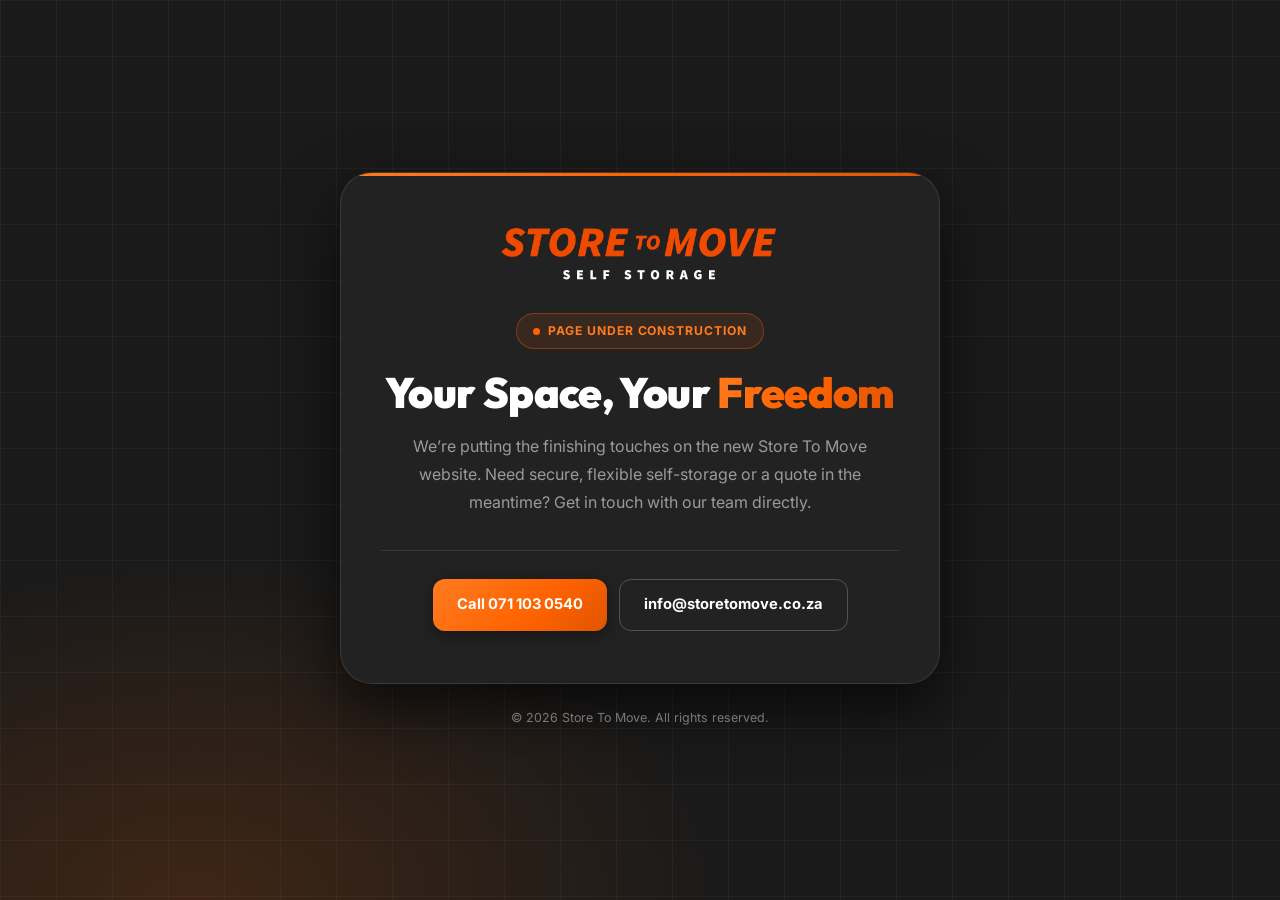
==== commit 67ef8a22: "Added additional pages DESIGN: - Cleaned up various aspects of site.  TECH: - Added custom 404 error" ====
--- a/index.html
+++ b/index.html
@@ -4,1029 +4,244 @@
 <head>
   <meta charset="UTF-8" />
   <meta name="viewport" content="width=device-width, initial-scale=1.0" />
+  <meta name="robots" content="noindex, nofollow" />
   <meta name="description"
-    content="Store To Move - Premium self-storage solutions in South Africa. Flexible, secure, and affordable storage units for personal, business, and moving needs." />
-  <meta name="keywords" content="self storage, storage units, moving storage, South Africa, secure storage" />
-  <title>Store To Move | Premium Self-Storage Solutions</title>
+    content="Store To Move — Premium self-storage solutions in South Africa. Our new website is coming soon." />
+  <title>Store To Move | Under Construction</title>
   <meta name="theme-color" content="#1A1A1A" />
-  <link rel="canonical" href="https://www.storetomove.co.za/" />
-  <meta property="og:type" content="website" />
-  <meta property="og:site_name" content="Store To Move" />
-  <meta property="og:title" content="Store To Move | Premium Self-Storage Solutions" />
-  <meta property="og:description" content="Secure, flexible self-storage built around your life — for moving, decluttering or growing your business." />
-  <meta property="og:url" content="https://www.storetomove.co.za/" />
-  <meta property="og:image" content="https://www.storetomove.co.za/apple-touch-icon.png" />
-  <meta name="twitter:card" content="summary" />
   <link rel="icon" href="icon.svg" type="image/svg+xml" />
   <link rel="apple-touch-icon" href="apple-touch-icon.png" />
-  <!-- Set the theme before first paint so there is no flash -->
+  <link rel="preconnect" href="https://fonts.googleapis.com" />
+  <link rel="preconnect" href="https://fonts.gstatic.com" crossorigin />
+  <link href="https://fonts.googleapis.com/css2?family=Inter:wght@400;500;600;700&family=Outfit:wght@700;800;900&display=swap" rel="stylesheet" />
+  <style>
+    :root {
+      --clr-charcoal: #1A1A1A;
+      --clr-charcoal-2: #222222;
+      --clr-charcoal-3: #2C2C2C;
+      --clr-orange: #FF6200;
+      --clr-orange-lt: #FF7B1F;
+      --clr-orange-dk: #E05500;
+      --clr-white: #FFFFFF;
+      --clr-text: #E0E0E0;
+      --clr-muted: #9A9A9A;
+      --line: rgba(255, 255, 255, 0.10);
+      --line-strong: rgba(255, 255, 255, 0.22);
+      --line-faint: rgba(255, 255, 255, 0.04);
+      --font-heading: 'Outfit', sans-serif;
+      --font-body: 'Inter', sans-serif;
+      --radius-md: 12px;
+      --radius-xl: 32px;
+      --transition: 0.28s cubic-bezier(0.4, 0, 0.2, 1);
+    }
+
+    *,
+    *::before,
+    *::after {
+      box-sizing: border-box;
+      margin: 0;
+      padding: 0;
+    }
+
+    body {
+      min-height: 100vh;
+      display: flex;
+      flex-direction: column;
+      align-items: center;
+      justify-content: center;
+      padding: 32px 20px;
+      background-color: var(--clr-charcoal);
+      background-image:
+        radial-gradient(ellipse 60% 55% at 15% 100%, rgba(255, 98, 0, 0.16), transparent 70%),
+        linear-gradient(var(--line-faint) 1px, transparent 1px),
+        linear-gradient(90deg, var(--line-faint) 1px, transparent 1px);
+      background-size: auto, 56px 56px, 56px 56px;
+      color: var(--clr-text);
+      font-family: var(--font-body);
+      line-height: 1.6;
+      text-align: center;
+    }
+
+    .card {
+      position: relative;
+      max-width: 600px;
+      width: 100%;
+      background: var(--clr-charcoal-2);
+      border: 1px solid var(--line);
+      border-radius: var(--radius-xl);
+      padding: 52px 40px;
+      box-shadow: 0 24px 60px rgba(0, 0, 0, 0.65);
+      overflow: hidden;
+    }
+
+    .card::before {
+      content: '';
+      position: absolute;
+      top: 0;
+      left: 0;
+      right: 0;
+      height: 3px;
+      background: linear-gradient(90deg, var(--clr-orange-lt), var(--clr-orange), var(--clr-orange-dk));
+    }
+
+    .logo {
+      height: 58px;
+      width: auto;
+      margin: 0 auto 30px;
+      display: block;
+    }
+
+    .badge {
+      display: inline-flex;
+      align-items: center;
+      gap: 8px;
+      padding: 7px 16px;
+      border-radius: 999px;
+      background: rgba(255, 98, 0, 0.10);
+      border: 1px solid rgba(255, 98, 0, 0.35);
+      color: var(--clr-orange-lt);
+      font-size: 0.76rem;
+      font-weight: 700;
+      letter-spacing: 0.08em;
+      text-transform: uppercase;
+      margin-bottom: 20px;
+    }
+
+    .badge::before {
+      content: '';
+      width: 7px;
+      height: 7px;
+      border-radius: 50%;
+      background: var(--clr-orange);
+      animation: pulse 2s infinite;
+      flex-shrink: 0;
+    }
+
+    @keyframes pulse {
+      0%, 100% {
+        opacity: 1;
+        transform: scale(1);
+      }
+      50% {
+        opacity: 0.4;
+        transform: scale(1.4);
+      }
+    }
+
+    h1 {
+      font-family: var(--font-heading);
+      font-size: clamp(1.9rem, 4.5vw, 2.65rem);
+      font-weight: 900;
+      color: var(--clr-white);
+      line-height: 1.12;
+      letter-spacing: -0.015em;
+      margin-bottom: 16px;
+    }
+
+    h1 .highlight {
+      background: linear-gradient(120deg, var(--clr-orange-lt), var(--clr-orange), var(--clr-orange-dk));
+      -webkit-background-clip: text;
+      -webkit-text-fill-color: transparent;
+      background-clip: text;
+    }
+
+    .lead {
+      color: var(--clr-muted);
+      font-size: 1rem;
+      line-height: 1.75;
+      max-width: 48ch;
+      margin: 0 auto 34px;
+    }
+
+    .actions {
+      display: flex;
+      flex-wrap: wrap;
+      gap: 12px;
+      justify-content: center;
+      padding-top: 28px;
+      border-top: 1px solid var(--line);
+    }
+
+    .btn {
+      display: inline-flex;
+      align-items: center;
+      justify-content: center;
+      gap: 8px;
+      font-family: var(--font-body);
+      font-weight: 700;
+      font-size: 0.92rem;
+      padding: 13px 24px;
+      border-radius: var(--radius-md);
+      text-decoration: none;
+      transition: var(--transition);
+      white-space: nowrap;
+    }
+
+    .btn-primary {
+      background: linear-gradient(135deg, var(--clr-orange-lt) 0%, var(--clr-orange) 60%, var(--clr-orange-dk) 100%);
+      color: var(--clr-white);
+      box-shadow: 0 4px 16px rgba(0, 0, 0, 0.4);
+    }
+
+    .btn-primary:hover {
+      transform: translateY(-2px);
+      filter: brightness(1.08);
+    }
+
+    .btn-outline {
+      background: transparent;
+      color: var(--clr-white);
+      border: 1.5px solid var(--line-strong);
+    }
+
+    .btn-outline:hover {
+      border-color: var(--clr-orange);
+      color: var(--clr-orange-lt);
+      background: rgba(255, 98, 0, 0.06);
+      transform: translateY(-2px);
+    }
+
+    .footer-note {
+      margin-top: 24px;
+      font-size: 0.78rem;
+      color: var(--clr-muted);
+      opacity: 0.75;
+    }
+
+    @media (max-width: 480px) {
+      .card {
+        padding: 38px 24px;
+        border-radius: 22px;
+      }
+
+      .actions {
+        flex-direction: column;
+      }
+
+      .btn {
+        width: 100%;
+      }
+    }
+  </style>
+</head>
+
+<body>
+  <main class="card">
+    <img src="STM_TextLogo.svg" alt="Store To Move" class="logo" />
+    <span class="badge">Page Under Construction</span>
+    <h1>Your Space, Your <span class="highlight">Freedom</span></h1>
+    <p class="lead">
+      We’re putting the finishing touches on the new Store To Move website. Need secure, flexible self-storage or a quote in the meantime? Get in touch with our team directly.
+    </p>
+    <div class="actions">
+      <a href="tel:+27711030540" class="btn btn-primary">Call 071 103 0540</a>
+      <a href="mailto:info@storetomove.co.za" class="btn btn-outline">info@storetomove.co.za</a>
+    </div>
+  </main>
+  <p class="footer-note">&copy; <span id="year"></span> Store To Move. All rights reserved.</p>
   <script>
-    (function () {
-      var t = 'dark';
-      try {
-        t = localStorage.getItem('stm-theme') ||
-          (window.matchMedia('(prefers-color-scheme: light)').matches ? 'light' : 'dark');
-      } catch (e) { }
-      document.documentElement.setAttribute('data-theme', t);
-    })();
+    document.getElementById('year').textContent = new Date().getFullYear();
   </script>
-  <link rel="stylesheet" href="style.css" />
-</head>
-
-<body>
-
-  <!-- ========== NAVIGATION ========== -->
-  <nav class="navbar over-hero" id="navbar" role="navigation" aria-label="Main navigation">
-    <a href="#" class="nav-logo" id="nav-home-logo" onclick="showPage('home'); return false;"
-      aria-label="Store To Move Home">
-      <img src="STM_TextLogo.svg" alt="Store To Move" class="nav-logo-img for-dark" />
-      <img src="STM_TextLogo_light.svg" alt="" aria-hidden="true" class="nav-logo-img for-light" />
-    </a>
-
-    <div class="nav-right">
-      <div class="nav-links" id="nav-links">
-        <a href="#" id="nav-link-home" class="active" onclick="showPage('home');    return false;">Home</a>
-        <a href="#about" id="nav-link-about" onclick="showPage('about');   return false;">About Us</a>
-        <a href="#storage" id="nav-link-storage" onclick="showPage('storage'); return false;">Services</a>
-        <a href="#contact" id="nav-link-contact" onclick="showPage('contact'); return false;">Contact</a>
-        <a href="#contact" id="nav-cta" class="btn btn-primary nav-cta" onclick="showPage('contact'); return false;">Get a
-          Quote</a>
-      </div>
-
-      <button class="theme-toggle" id="theme-toggle" type="button" aria-label="Switch to light mode">
-        <svg class="icon-sun" xmlns="http://www.w3.org/2000/svg" viewBox="0 0 24 24" fill="none" stroke="currentColor"
-          stroke-width="1.75" stroke-linecap="round" stroke-linejoin="round" aria-hidden="true">
-          <circle cx="12" cy="12" r="4" />
-          <path d="M12 2v2M12 20v2M4.93 4.93l1.41 1.41M17.66 17.66l1.41 1.41M2 12h2M20 12h2M4.93 19.07l1.41-1.41M17.66 6.34l1.41-1.41" />
-        </svg>
-        <svg class="icon-moon" xmlns="http://www.w3.org/2000/svg" viewBox="0 0 24 24" fill="none" stroke="currentColor"
-          stroke-width="1.75" stroke-linecap="round" stroke-linejoin="round" aria-hidden="true">
-          <path d="M21 12.79A9 9 0 1 1 11.21 3 7 7 0 0 0 21 12.79z" />
-        </svg>
-      </button>
-    </div>
-
-    <button class="nav-hamburger" id="hamburger" aria-label="Toggle navigation" aria-expanded="false">
-      <span></span><span></span><span></span>
-    </button>
-  </nav>
-
-  <!-- ======================================================
-       HOME PAGE
-  ====================================================== -->
-  <div class="page-content active" id="page-home">
-
-    <!-- HERO -->
-    <section class="hero" id="hero">
-      <!-- Background image -->
-      <div class="hero-bg-img"></div>
-      <!-- Dark overlay -->
-      <div class="hero-overlay"></div>
-      <!-- Subtle grid on top -->
-      <div class="hero-grid"></div>
-      <div class="container">
-        <div class="hero-content">
-          <div class="hero-text">
-            <h1 class="hero-title">
-              Your Space, Your <span class="highlight">Freedom</span>
-            </h1>
-            <p class="hero-desc">
-              Secure, flexible self-storage built around your life — for moving, decluttering or growing your business.
-            </p>
-            <div class="hero-actions">
-              <a href="#contact" class="btn btn-primary" id="hero-cta-quote" onclick="showPage('contact'); return false;">
-                Get a Free Quote
-              </a>
-              <a href="#storage" class="btn btn-outline" id="hero-cta-sizes" onclick="showPage('storage'); return false;">
-                View Services
-              </a>
-            </div>
-          </div>
-        </div>
-      </div>
-    </section>
-
-    <!-- TRUST BAR -->
-    <div class="trust-bar">
-      <div class="container">
-        <div class="trust-bar-inner">
-          <div class="trust-item"><span class="trust-dot"></span><span><strong>24/7</strong> Secure Access</span></div>
-          <div class="trust-item"><span class="trust-dot"></span><span><strong>No</strong> Long-Term Lock-In</span>
-          </div>
-          <div class="trust-item"><span class="trust-dot"></span><span><strong>Drive-Up</strong> Unit Access</span>
-          </div>
-          <div class="trust-item"><span class="trust-dot"></span><span><strong>50+</strong> Storage Units</span>
-          </div>
-          <div class="trust-item"><span class="trust-dot"></span><span><strong>5-Star</strong> Rated Service</span>
-          </div>
-        </div>
-      </div>
-    </div>
-
-    <!-- WHO WE ARE -->
-    <section class="who" id="who-we-are">
-      <div class="container">
-        <div class="who-grid">
-
-          <!-- Photo carousel. Swap the image URLs for your own facility photos (e.g. images/unit-1.jpg).
-               Any image that fails to load is dropped automatically. -->
-          <div class="carousel reveal" id="who-carousel" role="region" aria-roledescription="carousel"
-            aria-label="Photos of the Store To Move facility">
-            <div class="carousel-track">
-          <figure class="carousel-slide"><img src="https://images.unsplash.com/photo-1504307651254-35680f356dfd?auto=format&fit=crop&w=1000&q=80" alt="Store To Move facility, photo 1" /></figure>
-          <figure class="carousel-slide"><img src="https://images.unsplash.com/photo-1553413077-190dd305871c?auto=format&fit=crop&w=1000&q=80" alt="Store To Move facility, photo 2" /></figure>
-          <figure class="carousel-slide"><img src="https://images.unsplash.com/photo-1586528116311-ad8dd3c8310d?auto=format&fit=crop&w=1000&q=80" alt="Store To Move facility, photo 3" /></figure>
-          <figure class="carousel-slide"><img src="https://images.unsplash.com/photo-1565793298595-6a879b1d9492?auto=format&fit=crop&w=1000&q=80" alt="Store To Move facility, photo 4" /></figure>
-          <figure class="carousel-slide"><img src="https://images.unsplash.com/photo-1578575437130-527eed3abbec?auto=format&fit=crop&w=1000&q=80" alt="Store To Move facility, photo 5" /></figure>
-            </div>
-            <button class="carousel-btn prev" type="button" aria-label="Previous photo"><svg xmlns="http://www.w3.org/2000/svg" viewBox="0 0 24 24" fill="none" stroke="currentColor" stroke-width="2" stroke-linecap="round" stroke-linejoin="round" aria-hidden="true"><polyline points="15 18 9 12 15 6" /></svg></button>
-            <button class="carousel-btn next" type="button" aria-label="Next photo"><svg xmlns="http://www.w3.org/2000/svg" viewBox="0 0 24 24" fill="none" stroke="currentColor" stroke-width="2" stroke-linecap="round" stroke-linejoin="round" aria-hidden="true"><polyline points="9 18 15 12 9 6" /></svg></button>
-            <div class="carousel-dots" id="carousel-dots"></div>
-            <div class="carousel-fallback" id="carousel-fallback" hidden>
-              <img src="icon.svg" alt="" aria-hidden="true" />
-              <span>Facility photos coming soon</span>
-            </div>
-          </div>
-
-          <div class="who-content reveal">
-            <div class="section-label">Who We Are</div>
-            <h2 class="section-heading">Storage Built Around<br />Your Life</h2>
-            <p class="section-sub">
-              Store To Move is a proudly South African, family-run self-storage business. We give people a safe,
-              affordable place for their things while life happens — moving house, renovating, downsizing or growing a
-              business.
-            </p>
-            <p class="section-sub">
-              Our team treats your belongings as if they were our own, and we're growing alongside the community we
-              serve.
-            </p>
-
-            <div class="who-points">
-          <div class="value-item">
-            <div class="value-icon-svg"><svg xmlns="http://www.w3.org/2000/svg" viewBox="0 0 24 24" fill="none" stroke="currentColor" stroke-width="1.75" stroke-linecap="round" stroke-linejoin="round"><path d="M12 22s8-4 8-10V5l-8-3-8 3v7c0 6 8 10 8 10z" /></svg></div>
-            <div><h4>Secure &amp; monitored</h4><p>24/7 CCTV and gated access.</p></div>
-          </div>
-          <div class="value-item">
-            <div class="value-icon-svg"><svg xmlns="http://www.w3.org/2000/svg" viewBox="0 0 24 24" fill="none" stroke="currentColor" stroke-width="1.75" stroke-linecap="round" stroke-linejoin="round"><rect x="3" y="4" width="18" height="18" rx="2" /><line x1="16" y1="2" x2="16" y2="6" /><line x1="8" y1="2" x2="8" y2="6" /><line x1="3" y1="10" x2="21" y2="10" /></svg></div>
-            <div><h4>Flexible terms</h4><p>Month-to-month, no lock-in.</p></div>
-          </div>
-          <div class="value-item">
-            <div class="value-icon-svg"><svg xmlns="http://www.w3.org/2000/svg" viewBox="0 0 24 24" fill="none" stroke="currentColor" stroke-width="1.75" stroke-linecap="round" stroke-linejoin="round"><polyline points="15 3 21 3 21 9" /><polyline points="9 21 3 21 3 15" /><line x1="21" y1="3" x2="14" y2="10" /><line x1="3" y1="21" x2="10" y2="14" /></svg></div>
-            <div><h4>Every size</h4><p>From a locker to a business unit.</p></div>
-          </div>
-          <div class="value-item">
-            <div class="value-icon-svg"><svg xmlns="http://www.w3.org/2000/svg" viewBox="0 0 24 24" fill="none" stroke="currentColor" stroke-width="1.75" stroke-linecap="round" stroke-linejoin="round"><rect x="1" y="3" width="15" height="13" rx="1" /><polygon points="16 8 20 8 23 11 23 16 16 16 16 8" /><circle cx="5.5" cy="18.5" r="2.5" /><circle cx="18.5" cy="18.5" r="2.5" /></svg></div>
-            <div><h4>Easy access</h4><p>Drive-up loading at most units.</p></div>
-          </div>
-            </div>
-
-            <div class="hero-actions" style="justify-content:flex-start;">
-              <a href="#about" class="btn btn-primary" id="who-about-btn" onclick="showPage('about'); return false;">More About Us</a>
-              <a href="#storage" class="btn btn-outline" id="who-services-btn" onclick="showPage('storage'); return false;">View Services</a>
-            </div>
-          </div>
-
-        </div>
-      </div>
-    </section>
-
-    <!-- LOCATION -->
-    <section class="location" id="location">
-      <div class="container">
-        <div class="location-header">
-          <div class="section-label">Find Us</div>
-          <h2 class="section-heading">Easy to Find,<br />Easy to Reach</h2>
-          <p class="section-sub">Drop in during office hours or access your unit any time with your personal gate PIN.</p>
-        </div>
-
-        <div class="location-grid">
-          <div class="location-info reveal">
-            <div class="contact-card">
-              <div class="contact-card-icon"><svg xmlns="http://www.w3.org/2000/svg" viewBox="0 0 24 24" fill="none" stroke="currentColor" stroke-width="1.75" stroke-linecap="round" stroke-linejoin="round"><path d="M21 10c0 7-9 13-9 13s-9-6-9-13a9 9 0 0 1 18 0z" /><circle cx="12" cy="10" r="3" /></svg></div>
-              <div>
-                <h4>Address</h4>
-                <p>Store To Move Self-Storage<br />[Street Address]<br />[Suburb], [City]<br />South Africa</p>
-              </div>
-            </div>
-            <div class="contact-card">
-              <div class="contact-card-icon"><svg xmlns="http://www.w3.org/2000/svg" viewBox="0 0 24 24" fill="none" stroke="currentColor" stroke-width="1.75" stroke-linecap="round" stroke-linejoin="round"><circle cx="12" cy="12" r="10" /><polyline points="12 6 12 12 16 14" /></svg></div>
-              <div>
-                <h4>Opening Hours</h4>
-                <p>Mon – Fri: 8am – 5pm<br />Sat: 8am – 1pm<br />Unit access: 24/7</p>
-              </div>
-            </div>
-            <div class="contact-card">
-              <div class="contact-card-icon"><svg xmlns="http://www.w3.org/2000/svg" viewBox="0 0 24 24" fill="none" stroke="currentColor" stroke-width="1.75" stroke-linecap="round" stroke-linejoin="round"><path d="M22 16.92v3a2 2 0 0 1-2.18 2 19.79 19.79 0 0 1-8.63-3.07A19.5 19.5 0 0 1 4.69 13a19.79 19.79 0 0 1-3.07-8.67A2 2 0 0 1 3.62 2h3a2 2 0 0 1 2 1.72 12.84 12.84 0 0 0 .7 2.81 2 2 0 0 1-.45 2.11L8.09 9.91a16 16 0 0 0 6 6l1.27-1.27a2 2 0 0 1 2.11-.45 12.84 12.84 0 0 0 2.81.7A2 2 0 0 1 22 16.92z" /></svg></div>
-              <div>
-                <h4>Call Us</h4>
-                <a href="tel:+27711030540">071 103 0540</a>
-              </div>
-            </div>
-            <div class="location-actions">
-              <a href="https://www.google.com/maps/dir/?api=1&destination=Store%20To%20Move%20Self%20Storage" class="btn btn-primary"
-                id="location-directions" target="_blank" rel="noopener">Get Directions</a>
-              <a href="#contact" class="btn btn-outline" id="location-contact" onclick="showPage('contact'); return false;">Contact Us</a>
-            </div>
-          </div>
-
-          <!-- Google Map. Replace the text after q= with your full street address once it's final,
-               e.g. q=12+Main+Road,+Pretoria,+South+Africa (use the same address in the Directions link). -->
-          <div class="map-frame reveal">
-            <iframe title="Map showing the Store To Move location"
-              src="https://www.google.com/maps?q=Store%20To%20Move%20Self%20Storage&z=15&output=embed" loading="lazy"
-              referrerpolicy="no-referrer-when-downgrade" allowfullscreen></iframe>
-          </div>
-        </div>
-      </div>
-    </section>
-
-    <!-- CTA BANNER -->
-    <section class="cta-banner" id="cta-home">
-      <div class="container">
-        <h2>Ready to Free Up Some Space?</h2>
-        <p>Get in touch today for a free, no-obligation quote. Move-in as quickly as tomorrow.</p>
-        <a href="#contact" class="btn btn-white" id="cta-home-btn" onclick="showPage('contact'); return false;">
-          Contact Us Now
-        </a>
-      </div>
-    </section>
-
-  </div><!-- /page-home -->
-
-
-  <!-- ======================================================
-       ABOUT PAGE
-  ====================================================== -->
-  <div class="page-content" id="page-about">
-
-    <section class="page-hero">
-      <div class="container">
-        <div class="section-label">Our Story</div>
-        <h1 class="section-heading">Built on Trust,<br />Driven by Community</h1>
-        <p class="section-sub" style="margin-inline: auto; text-align: center;">
-          Store To Move was founded with a simple mission — make self-storage accessible, affordable, and stress-free
-          for every South African.
-        </p>
-      </div>
-    </section>
-
-    <section class="about-story">
-      <div class="container">
-        <div class="about-grid">
-          <!-- Facility Image -->
-          <div class="about-img-wrap">
-            <img src="https://images.unsplash.com/photo-1504307651254-35680f356dfd?auto=format&fit=crop&w=800&q=80"
-              alt="Store To Move storage facility" loading="lazy" />
-          </div>
-
-          <!-- Story Text -->
-          <div class="about-content">
-            <div class="section-label">Who We Are</div>
-            <h2 class="section-heading" style="font-size: clamp(1.6rem, 4vw, 2.2rem);">A Family Business With Big
-              Ambitions</h2>
-            <p class="section-sub">
-              Store To Move started as a family venture with a single goal: to give people a trustworthy place to put
-              their things while life happens. Moving house, renovating, downsizing, or growing your business — we've
-              seen it all and we understand the stress.
-            </p>
-            <p class="section-sub" style="margin-top: 16px;">
-              Our facility is built to the highest standards of security and cleanliness, and our team treats your
-              belongings as if they were our own. We're proud to serve our local community and we're growing every day.
-            </p>
-
-            <div class="about-values">
-              <div class="value-item">
-                <div class="value-icon-svg">
-                  <svg xmlns="http://www.w3.org/2000/svg" viewBox="0 0 24 24" fill="none" stroke="currentColor"
-                    stroke-width="1.75" stroke-linecap="round" stroke-linejoin="round">
-                    <path
-                      d="M20.84 4.61a5.5 5.5 0 0 0-7.78 0L12 5.67l-1.06-1.06a5.5 5.5 0 0 0-7.78 7.78l1.06 1.06L12 21.23l7.78-7.78 1.06-1.06a5.5 5.5 0 0 0 0-7.78z" />
-                  </svg>
-                </div>
-                <div>
-                  <h4>Integrity</h4>
-                  <p>Transparent pricing, no hidden fees, ever.</p>
-                </div>
-              </div>
-              <div class="value-item">
-                <div class="value-icon-svg">
-                  <svg xmlns="http://www.w3.org/2000/svg" viewBox="0 0 24 24" fill="none" stroke="currentColor"
-                    stroke-width="1.75" stroke-linecap="round" stroke-linejoin="round">
-                    <path d="M12 22s8-4 8-10V5l-8-3-8 3v7c0 6 8 10 8 10z" />
-                  </svg>
-                </div>
-                <div>
-                  <h4>Security</h4>
-                  <p>Your belongings are our responsibility.</p>
-                </div>
-              </div>
-              <div class="value-item">
-                <div class="value-icon-svg">
-                  <svg xmlns="http://www.w3.org/2000/svg" viewBox="0 0 24 24" fill="none" stroke="currentColor"
-                    stroke-width="1.75" stroke-linecap="round" stroke-linejoin="round">
-                    <rect x="3" y="4" width="18" height="18" rx="2" />
-                    <line x1="16" y1="2" x2="16" y2="6" />
-                    <line x1="8" y1="2" x2="8" y2="6" />
-                    <line x1="3" y1="10" x2="21" y2="10" />
-                  </svg>
-                </div>
-                <div>
-                  <h4>Flexibility</h4>
-                  <p>Short or long-term — we adapt to you.</p>
-                </div>
-              </div>
-              <div class="value-item">
-                <div class="value-icon-svg">
-                  <svg xmlns="http://www.w3.org/2000/svg" viewBox="0 0 24 24" fill="none" stroke="currentColor"
-                    stroke-width="1.75" stroke-linecap="round" stroke-linejoin="round">
-                    <path d="M17 21v-2a4 4 0 0 0-4-4H5a4 4 0 0 0-4 4v2" />
-                    <circle cx="9" cy="7" r="4" />
-                    <path d="M23 21v-2a4 4 0 0 0-3-3.87" />
-                    <path d="M16 3.13a4 4 0 0 1 0 7.75" />
-                  </svg>
-                </div>
-                <div>
-                  <h4>Community</h4>
-                  <p>Proudly local, serving our neighbours.</p>
-                </div>
-              </div>
-            </div>
-          </div>
-        </div>
-      </div>
-    </section>
-
-    <!-- Team -->
-    <section class="team-section">
-      <div class="container">
-        <div class="section-label" style="display: inline-flex;">Our Team</div>
-        <h2 class="section-heading" style="margin-top: 8px;">The People Behind<br />Your Storage</h2>
-        <div class="team-grid">
-          <div class="team-card reveal">
-            <div class="team-avatar">
-              <img src="https://i.pravatar.cc/160?img=11" alt="Owner / Manager" loading="lazy" />
-            </div>
-            <h3>Owner / Manager</h3>
-            <p>Founder &amp; Director</p>
-          </div>
-          <div class="team-card reveal">
-            <div class="team-avatar">
-              <img src="https://i.pravatar.cc/160?img=47" alt="Operations Manager" loading="lazy" />
-            </div>
-            <h3>Operations</h3>
-            <p>Site Manager</p>
-          </div>
-          <div class="team-card reveal">
-            <div class="team-avatar">
-              <img src="https://i.pravatar.cc/160?img=33" alt="Facility Team" loading="lazy" />
-            </div>
-            <h3>Facility Team</h3>
-            <p>Security &amp; Maintenance</p>
-          </div>
-          <div class="team-card reveal">
-            <div class="team-avatar">
-              <img src="https://i.pravatar.cc/160?img=68" alt="Customer Support" loading="lazy" />
-            </div>
-            <h3>Customer Support</h3>
-            <p>Enquiries &amp; Bookings</p>
-          </div>
-        </div>
-      </div>
-    </section>
-
-    <section class="cta-banner" id="cta-about">
-      <div class="container">
-        <h2>Want to See the Facility?</h2>
-        <p>Come visit us for a tour or call us today — we'd love to show you around.</p>
-        <a href="#contact" class="btn btn-white" id="cta-about-btn" onclick="showPage('contact'); return false;">
-          Find Us
-        </a>
-      </div>
-    </section>
-
-  </div><!-- /page-about -->
-
-
-  <!-- ======================================================
-       SERVICES PAGE
-  ====================================================== -->
-  <div class="page-content" id="page-storage">
-
-    <section class="page-hero">
-      <div class="container">
-        <div class="section-label">Storage Options</div>
-        <h1 class="section-heading">Find the Perfect<br />Size for You</h1>
-        <p class="section-sub" style="margin-inline: auto; text-align: center;">
-          Whether it's a few boxes or a full household, we have a unit that fits your needs and your budget. All units
-          include 24/7 security access.
-        </p>
-      </div>
-    </section>
-
-    <section class="pricing" style="padding-top: 40px;" id="storage-units">
-      <div class="container">
-        <div class="pricing-grid">
-
-          <div class="pricing-card reveal">
-            <div class="unit-size-visual mini">
-              <div class="usv-box"></div>
-            </div>
-            <div class="pricing-size">Locker / Mini</div>
-            <div class="pricing-dims">Approx. 1m² – 3m²</div>
-            <p class="pricing-desc">Perfect for a small number of boxes, seasonal clothing, documents, or sporting
-              equipment.</p>
-            <ul class="pricing-features-list">
-              <li>Ideal for boxes &amp; documents</li>
-              <li>24/7 secure access</li>
-              <li>Month-to-month rental</li>
-              <li>Ground-floor options available</li>
-            </ul>
-            <a href="#contact" class="btn btn-outline pricing-enquire" onclick="showPage('contact'); return false;">Enquire
-              Now</a>
-          </div>
-
-          <div class="pricing-card reveal">
-            <div class="unit-size-visual small">
-              <div class="usv-box"></div>
-            </div>
-            <div class="pricing-size">Small</div>
-            <div class="pricing-dims">Approx. 3m² – 6m²</div>
-            <p class="pricing-desc">Fits the contents of a small room or studio flat. Great for single movers or
-              students.</p>
-            <ul class="pricing-features-list">
-              <li>Fits small room contents</li>
-              <li>24/7 secure access</li>
-              <li>Month-to-month rental</li>
-              <li>Drive-up access</li>
-            </ul>
-            <a href="#contact" class="btn btn-outline pricing-enquire" onclick="showPage('contact'); return false;">Enquire
-              Now</a>
-          </div>
-
-          <div class="pricing-card popular reveal">
-            <div class="popular-badge">Most Popular</div>
-            <div class="unit-size-visual medium">
-              <div class="usv-box"></div>
-            </div>
-            <div class="pricing-size">Medium</div>
-            <div class="pricing-dims">Approx. 6m² – 15m²</div>
-            <p class="pricing-desc">The most popular choice. Comfortably fits the contents of a 1–2 bedroom flat or a
-              vehicle's worth of goods.</p>
-            <ul class="pricing-features-list">
-              <li>Fits 1–2 bedroom flat</li>
-              <li>24/7 secure access</li>
-              <li>Month-to-month rental</li>
-              <li>Drive-up access</li>
-              <li>Shelving available</li>
-            </ul>
-            <a href="#contact" class="btn btn-primary pricing-enquire" onclick="showPage('contact'); return false;">Enquire
-              Now</a>
-          </div>
-
-          <div class="pricing-card reveal">
-            <div class="unit-size-visual large">
-              <div class="usv-box"></div>
-            </div>
-            <div class="pricing-size">Large</div>
-            <div class="pricing-dims">Approx. 15m² – 25m²</div>
-            <p class="pricing-desc">Suits a full 2–3 bedroom home contents. Ideal for families relocating or renovating.
-            </p>
-            <ul class="pricing-features-list">
-              <li>Fits 2–3 bedroom home</li>
-              <li>24/7 secure access</li>
-              <li>Month-to-month rental</li>
-              <li>Drive-up access</li>
-              <li>Shelving available</li>
-            </ul>
-            <a href="#contact" class="btn btn-outline pricing-enquire" onclick="showPage('contact'); return false;">Enquire
-              Now</a>
-          </div>
-
-          <div class="pricing-card reveal">
-            <div class="unit-size-visual xl">
-              <div class="usv-box"></div>
-            </div>
-            <div class="pricing-size">Business / XL</div>
-            <div class="pricing-dims">25m²+ — Custom</div>
-            <p class="pricing-desc">Purpose-built for businesses, contractors, and retailers who need reliable, bulk
-              storage with easy vehicle access.</p>
-            <ul class="pricing-features-list">
-              <li>Custom sizes available</li>
-              <li>24/7 secure access</li>
-              <li>Flexible lease terms</li>
-              <li>Full vehicle access</li>
-              <li>Inventory support</li>
-            </ul>
-            <a href="#contact" class="btn btn-outline pricing-enquire" onclick="showPage('contact'); return false;">Enquire
-              Now</a>
-          </div>
-
-        </div>
-
-        <div style="text-align:center; margin-top: 48px;">
-          <p style="color: var(--clr-muted); font-size: 0.9rem;">
-            Not sure what size you need? <a href="#contact" onclick="showPage('contact'); return false;"
-              style="color: var(--clr-accent); font-weight: 600;">Contact us</a> and we'll help you choose — free of
-            charge.
-          </p>
-        </div>
-      </div>
-    </section>
-
-  </div><!-- /page-storage -->
-
-
-  <!-- ======================================================
-       CONTACT PAGE
-  ====================================================== -->
-  <div class="page-content" id="page-contact">
-
-    <section class="page-hero">
-      <div class="container">
-        <div class="section-label">Get In Touch</div>
-        <h1 class="section-heading">We're Here to Help</h1>
-        <p class="section-sub" style="margin-inline: auto; text-align: center;">
-          Have a question, need a quote, or want to visit the facility? Reach out — our friendly team usually responds
-          within a few hours.
-        </p>
-      </div>
-    </section>
-
-    <section class="contact" id="contact-section">
-      <div class="container">
-        <div class="contact-layout">
-
-          <!-- Info Column -->
-          <div>
-            <div class="section-label">Contact Details</div>
-            <h2 class="section-heading" style="font-size: clamp(1.6rem, 4vw, 2.2rem);">Visit Us or Reach Out Online</h2>
-
-            <div class="contact-info-cards">
-
-              <div class="contact-card">
-                <div class="contact-card-icon">
-                  <svg xmlns="http://www.w3.org/2000/svg" viewBox="0 0 24 24" fill="none" stroke="currentColor"
-                    stroke-width="1.75" stroke-linecap="round" stroke-linejoin="round">
-                    <path d="M21 10c0 7-9 13-9 13s-9-6-9-13a9 9 0 0 1 18 0z" />
-                    <circle cx="12" cy="10" r="3" />
-                  </svg>
-                </div>
-                <div>
-                  <h4>Our Address</h4>
-                  <p>
-                    Store To Move Self-Storage<br />
-                    [Street Address]<br />
-                    [Suburb], [City]<br />
-                    South Africa
-                  </p>
-                </div>
-              </div>
-
-              <div class="contact-card">
-                <div class="contact-card-icon">
-                  <svg xmlns="http://www.w3.org/2000/svg" viewBox="0 0 24 24" fill="none" stroke="currentColor"
-                    stroke-width="1.75" stroke-linecap="round" stroke-linejoin="round">
-                    <path
-                      d="M22 16.92v3a2 2 0 0 1-2.18 2 19.79 19.79 0 0 1-8.63-3.07A19.5 19.5 0 0 1 4.69 13a19.79 19.79 0 0 1-3.07-8.67A2 2 0 0 1 3.62 2h3a2 2 0 0 1 2 1.72 12.84 12.84 0 0 0 .7 2.81 2 2 0 0 1-.45 2.11L8.09 9.91a16 16 0 0 0 6 6l1.27-1.27a2 2 0 0 1 2.11-.45 12.84 12.84 0 0 0 2.81.7A2 2 0 0 1 22 16.92z" />
-                  </svg>
-                </div>
-                <div>
-                  <h4>Phone</h4>
-                  <a href="tel:+27711030540">071 103 0540</a><br />
-                  <p style="margin-top: 4px;">Mon – Fri: 8am – 5pm<br />Sat: 8am – 1pm</p>
-                </div>
-              </div>
-
-              <div class="contact-card">
-                <div class="contact-card-icon">
-                  <svg xmlns="http://www.w3.org/2000/svg" viewBox="0 0 24 24" fill="none" stroke="currentColor"
-                    stroke-width="1.75" stroke-linecap="round" stroke-linejoin="round">
-                    <path d="M4 4h16c1.1 0 2 .9 2 2v12c0 1.1-.9 2-2 2H4c-1.1 0-2-.9-2-2V6c0-1.1.9-2 2-2z" />
-                    <polyline points="22,6 12,13 2,6" />
-                  </svg>
-                </div>
-                <div>
-                  <h4>Email</h4>
-                  <a href="mailto:info@storetomove.co.za">info@storetomove.co.za</a><br />
-                  <p style="margin-top: 4px;">We reply within 1–2 business hours</p>
-                </div>
-              </div>
-
-              <div class="contact-card">
-                <div class="contact-card-icon">
-                  <svg xmlns="http://www.w3.org/2000/svg" viewBox="0 0 24 24" fill="none" stroke="currentColor"
-                    stroke-width="1.75" stroke-linecap="round" stroke-linejoin="round">
-                    <circle cx="12" cy="12" r="10" />
-                    <polyline points="12 6 12 12 16 14" />
-                  </svg>
-                </div>
-                <div>
-                  <h4>Access Hours</h4>
-                  <p>24 hours a day, 7 days a week<br />Electronic gate access with your personal PIN</p>
-                </div>
-              </div>
-
-            </div>
-
-            <!-- Google Map (same address as the home page) -->
-            <div class="map-frame map-frame--contact">
-              <iframe title="Map showing the Store To Move location"
-                src="https://www.google.com/maps?q=Store%20To%20Move%20Self%20Storage&z=15&output=embed" loading="lazy"
-                referrerpolicy="no-referrer-when-downgrade" allowfullscreen></iframe>
-            </div>
-          </div>
-
-          <!-- Form Column -->
-          <div>
-            <div class="contact-form-wrapper">
-              <h3>Send Us a Message</h3>
-              <p>Fill in your details and we'll get back to you with a personalised quote.</p>
-
-              <form id="contact-form" novalidate>
-                <input type="hidden" name="_subject" value="New Storage Enquiry — Store To Move" />
-                <input type="hidden" name="_next" value="" />
-                <div class="form-row">
-                  <div class="form-group">
-                    <label for="contact-name">Full Name</label>
-                    <input type="text" id="contact-name" name="name" placeholder="Jane Smith" required />
-                  </div>
-                  <div class="form-group">
-                    <label for="contact-email">Email Address</label>
-                    <input type="email" id="contact-email" name="email" placeholder="jane@email.com" required />
-                  </div>
-                </div>
-
-                <div class="form-row">
-                  <div class="form-group">
-                    <label for="contact-phone">Phone Number</label>
-                    <input type="tel" id="contact-phone" name="phone" placeholder="+27 ..." />
-                  </div>
-                  <div class="form-group">
-                    <label for="contact-size">Storage Size Needed</label>
-                    <select id="contact-size" name="storage_size">
-                      <option value="">-- Select a size --</option>
-                      <option value="locker">Locker / Mini (1–3m²)</option>
-                      <option value="small">Small (3–6m²)</option>
-                      <option value="medium">Medium (6–15m²)</option>
-                      <option value="large">Large (15–25m²)</option>
-                      <option value="xl">Business / XL (25m²+)</option>
-                      <option value="unsure">Not sure yet</option>
-                    </select>
-                  </div>
-                </div>
-
-                <div class="form-group">
-                  <label for="contact-message">Message</label>
-                  <textarea id="contact-message" name="message"
-                    placeholder="Tell us a bit about what you need — move-in date, how long you'll need storage, any special requirements..."></textarea>
-                </div>
-
-                <button type="submit" class="btn btn-primary form-submit" id="form-submit-btn">
-                  Send Message
-                </button>
-
-                <div id="form-success"
-                  style="display:none; margin-top:16px; background:rgba(34,197,94,0.1); border:1px solid rgba(34,197,94,0.3); border-radius:8px; padding:16px; color:#4ade80; font-size:0.9rem; text-align:center;">
-                  Message sent! We'll be in touch shortly.
-                </div>
-                <div id="form-error"
-                  style="display:none; margin-top:16px; background:rgba(239,68,68,0.1); border:1px solid rgba(239,68,68,0.3); border-radius:8px; padding:16px; color:#f87171; font-size:0.9rem; text-align:center;">
-                </div>
-              </form>
-            </div>
-          </div>
-
-        </div>
-      </div>
-    </section>
-
-  </div><!-- /page-contact -->
-
-
-  <!-- ======================================================
-       SHARED FOOTER
-  ====================================================== -->
-  <footer id="site-footer">
-    <div class="container">
-      <div class="footer-grid">
-
-        <div class="footer-brand">
-          <a href="#" class="nav-logo" onclick="showPage('home'); return false;" aria-label="Store To Move Home">
-            <img src="icon.svg" alt="" aria-hidden="true" class="footer-icon" />
-            <img src="STM_TextLogo.svg" alt="Store To Move" class="footer-logo-img" />
-          </a>
-          <p>Premium self-storage solutions built around your life. Secure, flexible, and always accessible — your
-            belongings are safe with us.</p>
-          <div class="footer-socials">
-            <a href="#" class="social-btn" aria-label="Facebook" id="social-fb">Fb</a>
-            <a href="#" class="social-btn" aria-label="Instagram" id="social-ig">Ig</a>
-            <a href="#" class="social-btn" aria-label="WhatsApp" id="social-wa">Wa</a>
-          </div>
-        </div>
-
-        <div class="footer-col">
-          <h4>Navigation</h4>
-          <ul>
-            <li><a href="#" id="footer-home" onclick="showPage('home'); return false;">Home</a></li>
-            <li><a href="#about" id="footer-about" onclick="showPage('about'); return false;">About Us</a></li>
-            <li><a href="#storage" id="footer-storage" onclick="showPage('storage'); return false;">Services</a></li>
-            <li><a href="#contact" id="footer-contact" onclick="showPage('contact'); return false;">Contact</a></li>
-          </ul>
-        </div>
-
-        <div class="footer-col">
-          <h4>Storage</h4>
-          <ul>
-            <li><a href="#storage" onclick="showPage('storage'); return false;">Locker / Mini</a></li>
-            <li><a href="#storage" onclick="showPage('storage'); return false;">Small Units</a></li>
-            <li><a href="#storage" onclick="showPage('storage'); return false;">Medium Units</a></li>
-            <li><a href="#storage" onclick="showPage('storage'); return false;">Large Units</a></li>
-            <li><a href="#storage" onclick="showPage('storage'); return false;">Business / XL</a></li>
-          </ul>
-        </div>
-
-        <div class="footer-col">
-          <h4>Contact Us</h4>
-          <div class="footer-contact-item">
-            <span class="fi">
-              <svg xmlns="http://www.w3.org/2000/svg" viewBox="0 0 24 24" fill="none" stroke="currentColor"
-                stroke-width="1.75" stroke-linecap="round" stroke-linejoin="round">
-                <path d="M21 10c0 7-9 13-9 13s-9-6-9-13a9 9 0 0 1 18 0z" />
-                <circle cx="12" cy="10" r="3" />
-              </svg>
-            </span>
-            <span>[Street Address], [City], South Africa</span>
-          </div>
-          <div class="footer-contact-item">
-            <span class="fi">
-              <svg xmlns="http://www.w3.org/2000/svg" viewBox="0 0 24 24" fill="none" stroke="currentColor"
-                stroke-width="1.75" stroke-linecap="round" stroke-linejoin="round">
-                <path
-                  d="M22 16.92v3a2 2 0 0 1-2.18 2 19.79 19.79 0 0 1-8.63-3.07A19.5 19.5 0 0 1 4.69 13a19.79 19.79 0 0 1-3.07-8.67A2 2 0 0 1 3.62 2h3a2 2 0 0 1 2 1.72 12.84 12.84 0 0 0 .7 2.81 2 2 0 0 1-.45 2.11L8.09 9.91a16 16 0 0 0 6 6l1.27-1.27a2 2 0 0 1 2.11-.45 12.84 12.84 0 0 0 2.81.7A2 2 0 0 1 22 16.92z" />
-              </svg>
-            </span>
-            <a href="tel:+27711030540">071 103 0540</a>
-          </div>
-          <div class="footer-contact-item">
-            <span class="fi">
-              <svg xmlns="http://www.w3.org/2000/svg" viewBox="0 0 24 24" fill="none" stroke="currentColor"
-                stroke-width="1.75" stroke-linecap="round" stroke-linejoin="round">
-                <path d="M4 4h16c1.1 0 2 .9 2 2v12c0 1.1-.9 2-2 2H4c-1.1 0-2-.9-2-2V6c0-1.1.9-2 2-2z" />
-                <polyline points="22,6 12,13 2,6" />
-              </svg>
-            </span>
-            <a href="mailto:info@storetomove.co.za">info@storetomove.co.za</a>
-          </div>
-          <div class="footer-contact-item">
-            <span class="fi">
-              <svg xmlns="http://www.w3.org/2000/svg" viewBox="0 0 24 24" fill="none" stroke="currentColor"
-                stroke-width="1.75" stroke-linecap="round" stroke-linejoin="round">
-                <circle cx="12" cy="12" r="10" />
-                <line x1="2" y1="12" x2="22" y2="12" />
-                <path d="M12 2a15.3 15.3 0 0 1 4 10 15.3 15.3 0 0 1-4 10 15.3 15.3 0 0 1-4-10 15.3 15.3 0 0 1 4-10z" />
-              </svg>
-            </span>
-            <a href="https://www.storetomove.co.za">www.storetomove.co.za</a>
-          </div>
-        </div>
-
-      </div>
-
-      <div class="footer-bottom">
-        <p>&copy; <span id="footer-year"></span> Store To Move. All rights reserved.</p>
-        <div class="footer-bottom-links">
-          <a href="#" id="footer-privacy">Privacy Policy</a>
-          <a href="#" id="footer-terms">Terms of Use</a>
-        </div>
-      </div>
-    </div>
-  </footer>
-
-
-  <!-- ======================================================
-       JAVASCRIPT
-  ====================================================== -->
-  <script>
-    // ---- Page Router ----
-    const pages = ['home', 'about', 'storage', 'contact'];
-    const navLinks = {
-      home: document.getElementById('nav-link-home'),
-      about: document.getElementById('nav-link-about'),
-      storage: document.getElementById('nav-link-storage'),
-      contact: document.getElementById('nav-link-contact'),
-    };
-
-    function showPage(name, pushHash = true) {
-      if (!pages.includes(name)) name = 'home';
-
-      pages.forEach(p => {
-        const el = document.getElementById('page-' + p);
-        if (el) el.classList.remove('active');
-        if (navLinks[p]) navLinks[p].classList.remove('active');
-      });
-
-      const target = document.getElementById('page-' + name);
-      if (target) target.classList.add('active');
-      if (navLinks[name]) navLinks[name].classList.add('active');
-
-      document.getElementById('nav-links').classList.remove('open');
-      document.getElementById('hamburger').setAttribute('aria-expanded', 'false');
-
-      if (pushHash) {
-        const newHash = name === 'home' ? '' : '#' + name;
-        if (window.location.hash !== newHash) {
-          history.pushState({ page: name }, '', newHash || window.location.pathname);
-        }
-      }
-
-      // Glide the masthead between its big (home) and compact (other pages) forms
-      navbar.classList.add('animating');
-      updateNavbar();
-      setTimeout(() => navbar.classList.remove('animating'), 500);
-      window.scrollTo({ top: 0, behavior: 'smooth' });
-      setTimeout(initReveal, 100);
-      setTimeout(updateNavbar, 50);
-    }
-
-    // Handle browser Back / Forward buttons and direct hash links
-    window.addEventListener('popstate', () => {
-      const hash = window.location.hash.replace('#', '');
-      showPage(pages.includes(hash) ? hash : 'home', false);
-    });
-
-    window.addEventListener('DOMContentLoaded', () => {
-      const initialHash = window.location.hash.replace('#', '');
-      if (pages.includes(initialHash) && initialHash !== 'home') {
-        showPage(initialHash, false);
-      }
-    });
-
-    // ---- Navbar: merged with hero at the top, dissolves into a solid bar after it ----
-    const navbar = document.getElementById('navbar');
-    function updateNavbar() {
-      const y = window.scrollY;
-      const hero = document.getElementById('hero');
-      const onHome = document.getElementById('page-home').classList.contains('active');
-      // Home only: 0 = centered masthead, 1 = compact bar (smoothstep over the first 140px of scroll).
-      // Every other page always uses the compact bar.
-      let p = 1;
-      if (onHome) {
-        p = Math.min(Math.max(y / 140, 0), 1);
-        p = p * p * (3 - 2 * p);
-      }
-      navbar.style.setProperty('--p', p.toFixed(3));
-      navbar.classList.toggle('scrolled', p > 0.5);
-      // Home: go solid once the hero's bottom edge reaches the compact bar. Other pages: always solid.
-      const solidAt = (onHome && hero) ? Math.max(hero.offsetHeight - 90, 120) : -1;
-      navbar.classList.toggle('solid', y > solidAt);
-      // "over-hero" = navbar is still sitting on the dark hero photo (drives light-on-dark text in light mode)
-      navbar.classList.toggle('over-hero', onHome && y <= solidAt);
-    }
-    window.addEventListener('scroll', updateNavbar, { passive: true });
-    window.addEventListener('resize', updateNavbar);
-    updateNavbar();
-
-    // ---- Theme toggle (dark / light) ----
-    const root = document.documentElement;
-    const themeBtn = document.getElementById('theme-toggle');
-    const themeMeta = document.querySelector('meta[name="theme-color"]');
-    function applyTheme(t, save) {
-      root.setAttribute('data-theme', t);
-      themeBtn.setAttribute('aria-label', t === 'light' ? 'Switch to dark mode' : 'Switch to light mode');
-      if (themeMeta) themeMeta.setAttribute('content', t === 'light' ? '#F5F3EF' : '#1A1A1A');
-      if (save) { try { localStorage.setItem('stm-theme', t); } catch (e) { } }
-    }
-    applyTheme(root.getAttribute('data-theme') || 'dark', false);
-    themeBtn.addEventListener('click', () => {
-      const next = root.getAttribute('data-theme') === 'light' ? 'dark' : 'light';
-      root.classList.add('theme-anim');
-      applyTheme(next, true);
-      setTimeout(() => root.classList.remove('theme-anim'), 450);
-    });
-    // Follow the OS setting until the visitor picks one themselves
-    try {
-      window.matchMedia('(prefers-color-scheme: light)').addEventListener('change', e => {
-        let saved = null;
-        try { saved = localStorage.getItem('stm-theme'); } catch (err) { }
-        if (!saved) applyTheme(e.matches ? 'light' : 'dark', false);
-      });
-    } catch (e) { }
-
-    // ---- Hamburger ----
-    const hamburger = document.getElementById('hamburger');
-    hamburger.addEventListener('click', () => {
-      const navLinksEl = document.getElementById('nav-links');
-      const isOpen = navLinksEl.classList.toggle('open');
-      hamburger.setAttribute('aria-expanded', isOpen.toString());
-    });
-
-    // ---- Scroll Reveal ----
-    function initReveal() {
-      const reveals = document.querySelectorAll('.reveal:not(.visible)');
-      const observer = new IntersectionObserver((entries) => {
-        entries.forEach((entry, i) => {
-          if (entry.isIntersecting) {
-            setTimeout(() => entry.target.classList.add('visible'), i * 80);
-            observer.unobserve(entry.target);
-          }
-        });
-      }, { threshold: 0.12 });
-      reveals.forEach(el => observer.observe(el));
-    }
-
-    // ---- Contact Form (Formspree) ----
-    const FORMSPREE_ENDPOINT = 'https://formspree.io/f/YOUR_FORM_ID';
-
-    document.getElementById('contact-form').addEventListener('submit', async function (e) {
-      e.preventDefault();
-      const btn = document.getElementById('form-submit-btn');
-      const success = document.getElementById('form-success');
-      const errorBox = document.getElementById('form-error');
-      btn.textContent = 'Sending…';
-      btn.disabled = true;
-      success.style.display = 'none';
-      errorBox.style.display = 'none';
-      const data = new FormData(this);
-      try {
-        const res = await fetch(FORMSPREE_ENDPOINT, { method: 'POST', body: data, headers: { 'Accept': 'application/json' } });
-        if (res.ok) { success.style.display = 'block'; this.reset(); }
-        else { const json = await res.json(); throw new Error(json.errors ? json.errors.map(e => e.message).join(', ') : 'Submission failed'); }
-      } catch (err) {
-        errorBox.textContent = 'Something went wrong. Please try emailing us directly at info@storetomove.co.za';
-        errorBox.style.display = 'block';
-      } finally {
-        btn.textContent = 'Send Message';
-        btn.disabled = false;
-      }
-    });
-
-    // ---- Who-we-are photo carousel ----
-    function initCarousel() {
-      const root = document.getElementById('who-carousel');
-      if (!root) return;
-      const track = root.querySelector('.carousel-track');
-      const dotsBox = document.getElementById('carousel-dots');
-      const prev = root.querySelector('.prev');
-      const next = root.querySelector('.next');
-      // Drop any photo that failed to load so there are never blank slides
-      [...track.children].forEach(s => {
-        const img = s.querySelector('img');
-        if (!(img.complete && img.naturalWidth > 0)) s.remove();
-      });
-      const slides = [...track.children];
-      if (!slides.length) {
-        document.getElementById('carousel-fallback').hidden = false;
-        [prev, next, dotsBox].forEach(el => el.style.display = 'none');
-        return;
-      }
-      let index = 0, timer = null;
-      const dots = slides.map((_, i) => {
-        const b = document.createElement('button');
-        b.type = 'button';
-        b.className = 'carousel-dot';
-        b.setAttribute('aria-label', 'Show photo ' + (i + 1) + ' of ' + slides.length);
-        b.addEventListener('click', () => { go(i); restart(); });
-        dotsBox.appendChild(b);
-        return b;
-      });
-      function go(i) {
-        index = (i + slides.length) % slides.length;
-        track.style.transform = 'translateX(' + (-100 * index) + '%)';
-        dots.forEach((d, n) => d.classList.toggle('is-active', n === index));
-        slides.forEach((s, n) => s.setAttribute('aria-hidden', n === index ? 'false' : 'true'));
-      }
-      const reduce = window.matchMedia('(prefers-reduced-motion: reduce)').matches;
-      function start() { if (!reduce && slides.length > 1 && !timer) timer = setInterval(() => go(index + 1), 5500); }
-      function stop() { clearInterval(timer); timer = null; }
-      function restart() { stop(); start(); }
-      prev.addEventListener('click', () => { go(index - 1); restart(); });
-      next.addEventListener('click', () => { go(index + 1); restart(); });
-      root.addEventListener('mouseenter', stop);
-      root.addEventListener('mouseleave', start);
-      root.addEventListener('focusin', stop);
-      root.addEventListener('focusout', start);
-      let x0 = null;
-      root.addEventListener('touchstart', e => { x0 = e.touches[0].clientX; stop(); }, { passive: true });
-      root.addEventListener('touchend', e => {
-        if (x0 !== null) {
-          const dx = e.changedTouches[0].clientX - x0;
-          if (Math.abs(dx) > 40) go(index + (dx < 0 ? 1 : -1));
-        }
-        x0 = null; start();
-      });
-      if (slides.length < 2) { [prev, next, dotsBox].forEach(el => el.style.display = 'none'); }
-      go(0);
-      start();
-    }
-    window.addEventListener('load', initCarousel);
-
-    // ---- Footer year ----
-    document.getElementById('footer-year').textContent = new Date().getFullYear();
-
-    // ---- Init ----
-    initReveal();
-  </script>
-
 </body>
 
-</html>+</html>
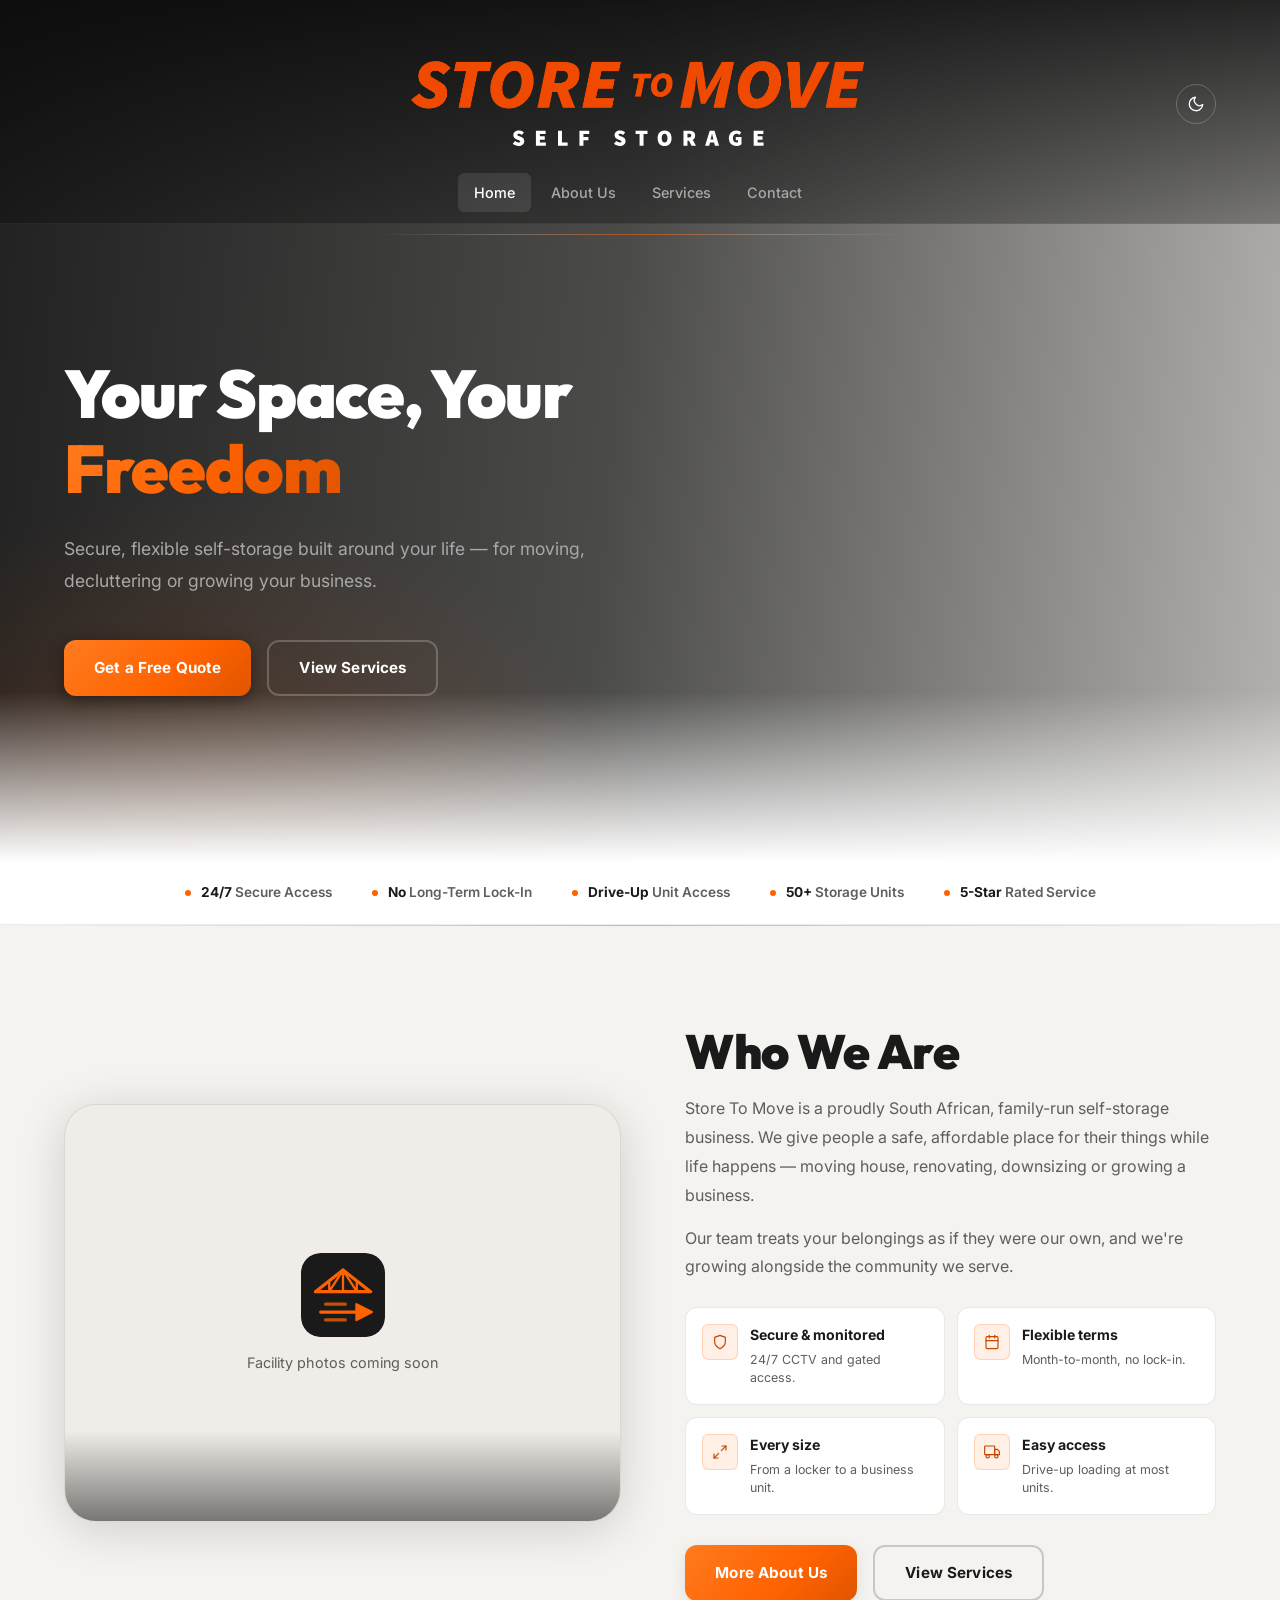
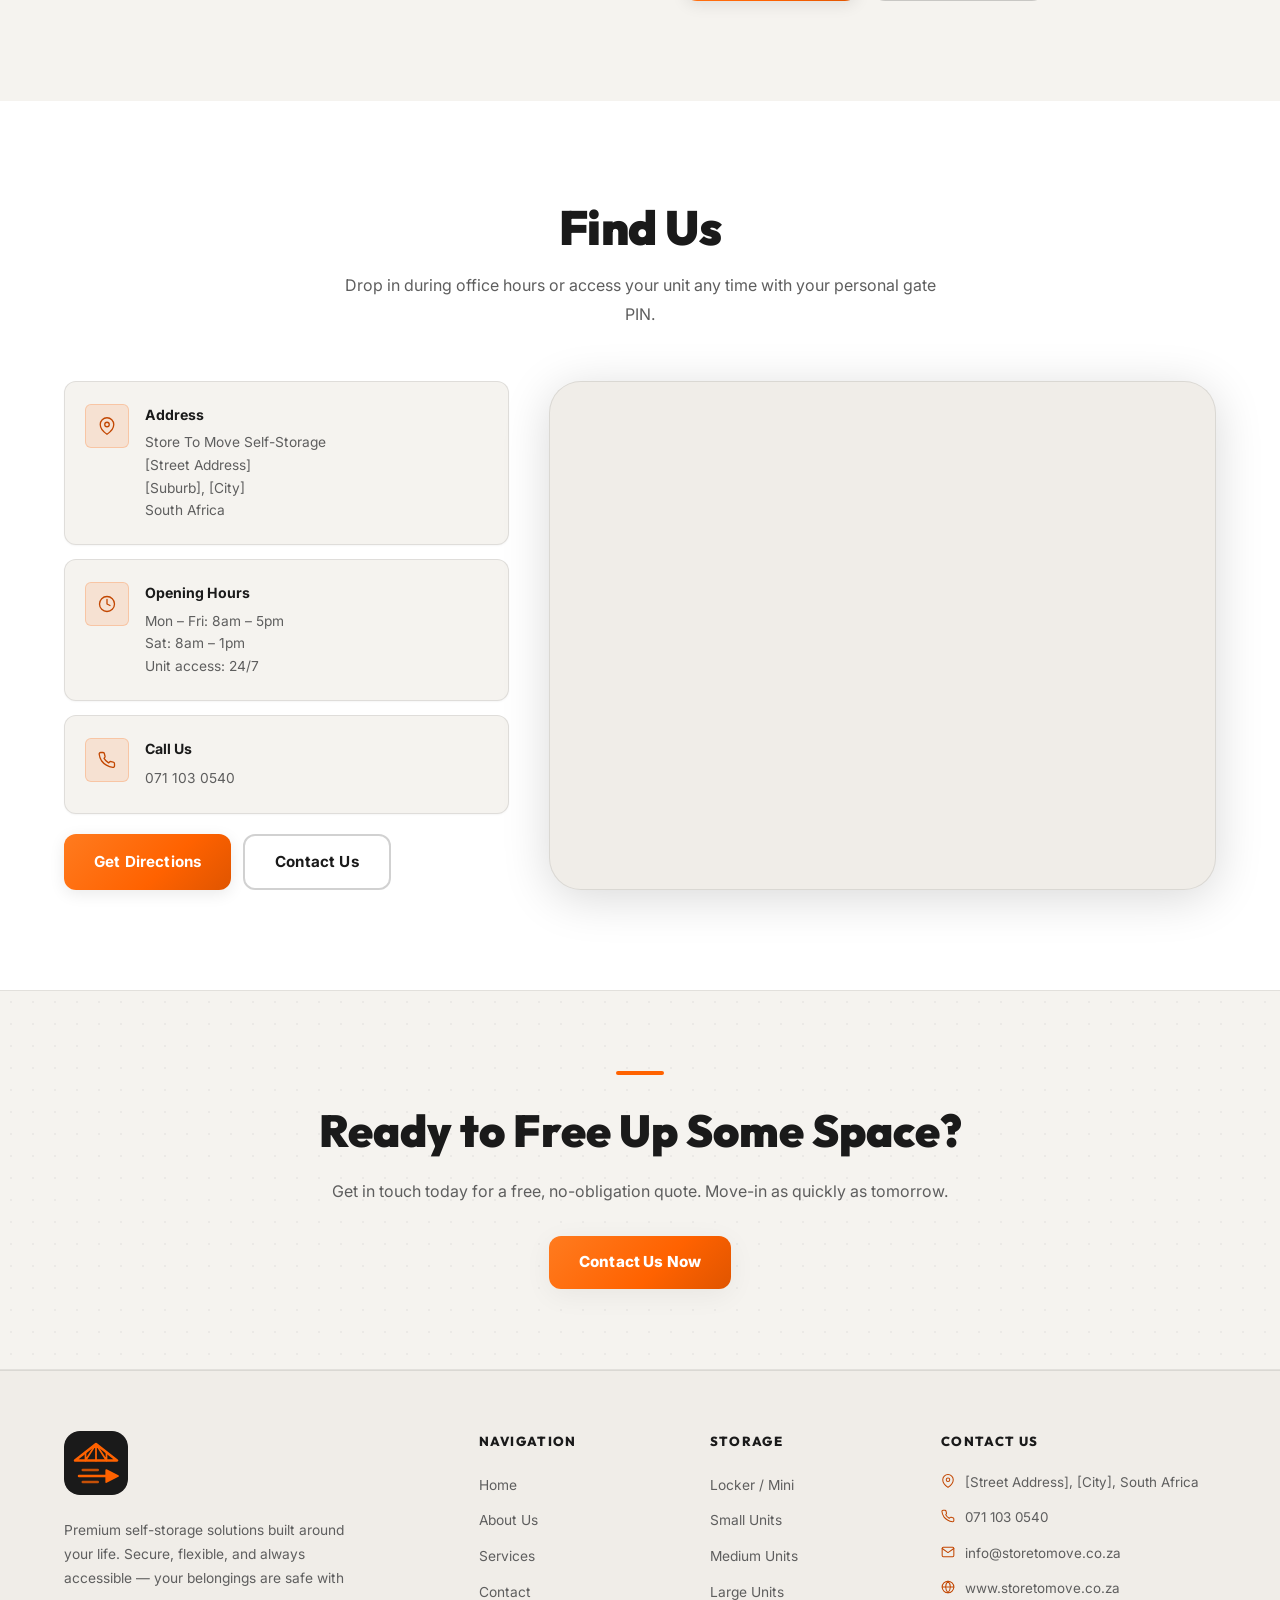
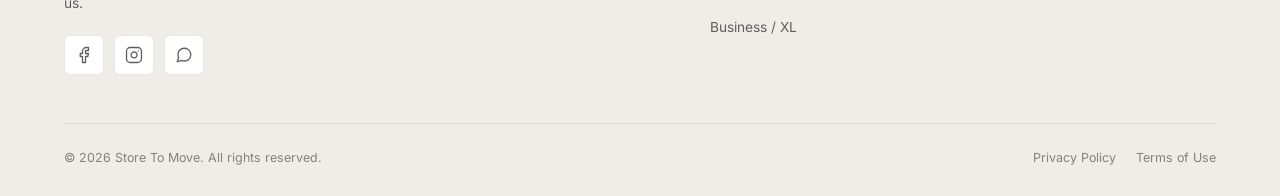
==== commit ed8db63a: "Show site" ====
--- a/index.html
+++ b/index.html
@@ -4,244 +4,1017 @@
 <head>
   <meta charset="UTF-8" />
   <meta name="viewport" content="width=device-width, initial-scale=1.0" />
-  <meta name="robots" content="noindex, nofollow" />
   <meta name="description"
-    content="Store To Move — Premium self-storage solutions in South Africa. Our new website is coming soon." />
-  <title>Store To Move | Under Construction</title>
+    content="Store To Move - Premium self-storage solutions in South Africa. Flexible, secure, and affordable storage units for personal, business, and moving needs." />
+  <meta name="keywords" content="self storage, storage units, moving storage, South Africa, secure storage" />
+  <title>Store To Move | Premium Self-Storage Solutions</title>
   <meta name="theme-color" content="#1A1A1A" />
+  <link rel="canonical" href="https://www.storetomove.co.za/" />
+  <meta property="og:type" content="website" />
+  <meta property="og:site_name" content="Store To Move" />
+  <meta property="og:title" content="Store To Move | Premium Self-Storage Solutions" />
+  <meta property="og:description" content="Secure, flexible self-storage built around your life — for moving, decluttering or growing your business." />
+  <meta property="og:url" content="https://www.storetomove.co.za/" />
+  <meta property="og:image" content="https://www.storetomove.co.za/apple-touch-icon.png" />
+  <meta name="twitter:card" content="summary" />
   <link rel="icon" href="icon.svg" type="image/svg+xml" />
   <link rel="apple-touch-icon" href="apple-touch-icon.png" />
-  <link rel="preconnect" href="https://fonts.googleapis.com" />
-  <link rel="preconnect" href="https://fonts.gstatic.com" crossorigin />
-  <link href="https://fonts.googleapis.com/css2?family=Inter:wght@400;500;600;700&family=Outfit:wght@700;800;900&display=swap" rel="stylesheet" />
-  <style>
-    :root {
-      --clr-charcoal: #1A1A1A;
-      --clr-charcoal-2: #222222;
-      --clr-charcoal-3: #2C2C2C;
-      --clr-orange: #FF6200;
-      --clr-orange-lt: #FF7B1F;
-      --clr-orange-dk: #E05500;
-      --clr-white: #FFFFFF;
-      --clr-text: #E0E0E0;
-      --clr-muted: #9A9A9A;
-      --line: rgba(255, 255, 255, 0.10);
-      --line-strong: rgba(255, 255, 255, 0.22);
-      --line-faint: rgba(255, 255, 255, 0.04);
-      --font-heading: 'Outfit', sans-serif;
-      --font-body: 'Inter', sans-serif;
-      --radius-md: 12px;
-      --radius-xl: 32px;
-      --transition: 0.28s cubic-bezier(0.4, 0, 0.2, 1);
+  <!-- Set the theme before first paint so there is no flash -->
+  <script>
+    (function () {
+      var t = 'dark';
+      try {
+        t = localStorage.getItem('stm-theme') ||
+          (window.matchMedia('(prefers-color-scheme: light)').matches ? 'light' : 'dark');
+      } catch (e) { }
+      document.documentElement.setAttribute('data-theme', t);
+    })();
+  </script>
+  <link rel="stylesheet" href="style.css?v=1.2" />
+</head>
+
+<body>
+
+  <!-- ========== NAVIGATION ========== -->
+  <nav class="navbar over-hero" id="navbar" role="navigation" aria-label="Main navigation">
+    <a href="#" class="nav-logo" id="nav-home-logo" onclick="showPage('home'); return false;"
+      aria-label="Store To Move Home">
+      <img src="STM_TextLogo.svg" alt="Store To Move" class="nav-logo-img for-dark" />
+      <img src="STM_TextLogo_light.svg" alt="" aria-hidden="true" class="nav-logo-img for-light" />
+    </a>
+
+    <div class="nav-right">
+      <div class="nav-links" id="nav-links">
+        <a href="#" id="nav-link-home" class="active" onclick="showPage('home');    return false;">Home</a>
+        <a href="#about" id="nav-link-about" onclick="showPage('about');   return false;">About Us</a>
+        <a href="#storage" id="nav-link-storage" onclick="showPage('storage'); return false;">Services</a>
+        <a href="#contact" id="nav-link-contact" onclick="showPage('contact'); return false;">Contact</a>
+        <a href="#contact" id="nav-cta" class="btn btn-primary nav-cta" onclick="showPage('contact'); return false;">Get a
+          Quote</a>
+      </div>
+
+      <button class="theme-toggle" id="theme-toggle" type="button" aria-label="Switch to light mode">
+        <svg class="icon-sun" xmlns="http://www.w3.org/2000/svg" viewBox="0 0 24 24" fill="none" stroke="currentColor"
+          stroke-width="1.75" stroke-linecap="round" stroke-linejoin="round" aria-hidden="true">
+          <circle cx="12" cy="12" r="4" />
+          <path d="M12 2v2M12 20v2M4.93 4.93l1.41 1.41M17.66 17.66l1.41 1.41M2 12h2M20 12h2M4.93 19.07l1.41-1.41M17.66 6.34l1.41-1.41" />
+        </svg>
+        <svg class="icon-moon" xmlns="http://www.w3.org/2000/svg" viewBox="0 0 24 24" fill="none" stroke="currentColor"
+          stroke-width="1.75" stroke-linecap="round" stroke-linejoin="round" aria-hidden="true">
+          <path d="M21 12.79A9 9 0 1 1 11.21 3 7 7 0 0 0 21 12.79z" />
+        </svg>
+      </button>
+    </div>
+
+    <button class="nav-hamburger" id="hamburger" aria-label="Toggle navigation" aria-expanded="false">
+      <span></span><span></span><span></span>
+    </button>
+  </nav>
+
+  <!-- ======================================================
+       HOME PAGE
+  ====================================================== -->
+  <div class="page-content active" id="page-home">
+
+    <!-- HERO -->
+    <section class="hero" id="hero">
+      <!-- Background image -->
+      <div class="hero-bg-img"></div>
+      <!-- Dark overlay -->
+      <div class="hero-overlay"></div>
+      <!-- Subtle grid on top -->
+      <div class="hero-grid"></div>
+      <div class="container">
+        <div class="hero-content">
+          <div class="hero-text">
+            <h1 class="hero-title">
+              Your Space, Your <span class="highlight">Freedom</span>
+            </h1>
+            <p class="hero-desc">
+              Secure, flexible self-storage built around your life — for moving, decluttering or growing your business.
+            </p>
+            <div class="hero-actions">
+              <a href="#contact" class="btn btn-primary" id="hero-cta-quote" onclick="showPage('contact'); return false;">
+                Get a Free Quote
+              </a>
+              <a href="#storage" class="btn btn-outline" id="hero-cta-sizes" onclick="showPage('storage'); return false;">
+                View Services
+              </a>
+            </div>
+          </div>
+        </div>
+      </div>
+    </section>
+
+    <!-- TRUST BAR -->
+    <div class="trust-bar">
+      <div class="container">
+        <div class="trust-bar-inner">
+          <div class="trust-item"><span class="trust-dot"></span><span><strong>24/7</strong> Secure Access</span></div>
+          <div class="trust-item"><span class="trust-dot"></span><span><strong>No</strong> Long-Term Lock-In</span>
+          </div>
+          <div class="trust-item"><span class="trust-dot"></span><span><strong>Drive-Up</strong> Unit Access</span>
+          </div>
+          <div class="trust-item"><span class="trust-dot"></span><span><strong>50+</strong> Storage Units</span>
+          </div>
+          <div class="trust-item"><span class="trust-dot"></span><span><strong>5-Star</strong> Rated Service</span>
+          </div>
+        </div>
+      </div>
+    </div>
+
+    <!-- WHO WE ARE -->
+    <section class="who" id="who-we-are">
+      <div class="container">
+        <div class="who-grid">
+
+          <!-- Photo carousel. Swap the image URLs for your own facility photos (e.g. images/unit-1.jpg).
+               Any image that fails to load is dropped automatically. -->
+          <div class="carousel reveal" id="who-carousel" role="region" aria-roledescription="carousel"
+            aria-label="Photos of the Store To Move facility">
+            <div class="carousel-track">
+          <figure class="carousel-slide"><img src="https://images.unsplash.com/photo-1504307651254-35680f356dfd?auto=format&fit=crop&w=1000&q=80" alt="Store To Move facility, photo 1" /></figure>
+          <figure class="carousel-slide"><img src="https://images.unsplash.com/photo-1553413077-190dd305871c?auto=format&fit=crop&w=1000&q=80" alt="Store To Move facility, photo 2" /></figure>
+          <figure class="carousel-slide"><img src="https://images.unsplash.com/photo-1586528116311-ad8dd3c8310d?auto=format&fit=crop&w=1000&q=80" alt="Store To Move facility, photo 3" /></figure>
+          <figure class="carousel-slide"><img src="https://images.unsplash.com/photo-1565793298595-6a879b1d9492?auto=format&fit=crop&w=1000&q=80" alt="Store To Move facility, photo 4" /></figure>
+          <figure class="carousel-slide"><img src="https://images.unsplash.com/photo-1578575437130-527eed3abbec?auto=format&fit=crop&w=1000&q=80" alt="Store To Move facility, photo 5" /></figure>
+            </div>
+            <button class="carousel-btn prev" type="button" aria-label="Previous photo"><svg xmlns="http://www.w3.org/2000/svg" viewBox="0 0 24 24" fill="none" stroke="currentColor" stroke-width="2" stroke-linecap="round" stroke-linejoin="round" aria-hidden="true"><polyline points="15 18 9 12 15 6" /></svg></button>
+            <button class="carousel-btn next" type="button" aria-label="Next photo"><svg xmlns="http://www.w3.org/2000/svg" viewBox="0 0 24 24" fill="none" stroke="currentColor" stroke-width="2" stroke-linecap="round" stroke-linejoin="round" aria-hidden="true"><polyline points="9 18 15 12 9 6" /></svg></button>
+            <div class="carousel-dots" id="carousel-dots"></div>
+            <div class="carousel-fallback" id="carousel-fallback" hidden>
+              <img src="icon.svg" alt="" aria-hidden="true" />
+              <span>Facility photos coming soon</span>
+            </div>
+          </div>
+
+          <div class="who-content reveal">
+            <h2 class="section-heading">Who We Are</h2>
+            <p class="section-sub">
+              Store To Move is a proudly South African, family-run self-storage business. We give people a safe,
+              affordable place for their things while life happens — moving house, renovating, downsizing or growing a
+              business.
+            </p>
+            <p class="section-sub">
+              Our team treats your belongings as if they were our own, and we're growing alongside the community we
+              serve.
+            </p>
+
+            <div class="who-points">
+          <div class="value-item">
+            <div class="value-icon-svg"><svg xmlns="http://www.w3.org/2000/svg" viewBox="0 0 24 24" fill="none" stroke="currentColor" stroke-width="1.75" stroke-linecap="round" stroke-linejoin="round"><path d="M12 22s8-4 8-10V5l-8-3-8 3v7c0 6 8 10 8 10z" /></svg></div>
+            <div><h4>Secure &amp; monitored</h4><p>24/7 CCTV and gated access.</p></div>
+          </div>
+          <div class="value-item">
+            <div class="value-icon-svg"><svg xmlns="http://www.w3.org/2000/svg" viewBox="0 0 24 24" fill="none" stroke="currentColor" stroke-width="1.75" stroke-linecap="round" stroke-linejoin="round"><rect x="3" y="4" width="18" height="18" rx="2" /><line x1="16" y1="2" x2="16" y2="6" /><line x1="8" y1="2" x2="8" y2="6" /><line x1="3" y1="10" x2="21" y2="10" /></svg></div>
+            <div><h4>Flexible terms</h4><p>Month-to-month, no lock-in.</p></div>
+          </div>
+          <div class="value-item">
+            <div class="value-icon-svg"><svg xmlns="http://www.w3.org/2000/svg" viewBox="0 0 24 24" fill="none" stroke="currentColor" stroke-width="1.75" stroke-linecap="round" stroke-linejoin="round"><polyline points="15 3 21 3 21 9" /><polyline points="9 21 3 21 3 15" /><line x1="21" y1="3" x2="14" y2="10" /><line x1="3" y1="21" x2="10" y2="14" /></svg></div>
+            <div><h4>Every size</h4><p>From a locker to a business unit.</p></div>
+          </div>
+          <div class="value-item">
+            <div class="value-icon-svg"><svg xmlns="http://www.w3.org/2000/svg" viewBox="0 0 24 24" fill="none" stroke="currentColor" stroke-width="1.75" stroke-linecap="round" stroke-linejoin="round"><rect x="1" y="3" width="15" height="13" rx="1" /><polygon points="16 8 20 8 23 11 23 16 16 16 16 8" /><circle cx="5.5" cy="18.5" r="2.5" /><circle cx="18.5" cy="18.5" r="2.5" /></svg></div>
+            <div><h4>Easy access</h4><p>Drive-up loading at most units.</p></div>
+          </div>
+            </div>
+
+            <div class="hero-actions" style="justify-content:flex-start;">
+              <a href="#about" class="btn btn-primary" id="who-about-btn" onclick="showPage('about'); return false;">More About Us</a>
+              <a href="#storage" class="btn btn-outline" id="who-services-btn" onclick="showPage('storage'); return false;">View Services</a>
+            </div>
+          </div>
+
+        </div>
+      </div>
+    </section>
+
+    <!-- LOCATION -->
+    <section class="location" id="location">
+      <div class="container">
+        <div class="location-header">
+          <h2 class="section-heading">Find Us</h2>
+          <p class="section-sub">Drop in during office hours or access your unit any time with your personal gate PIN.</p>
+        </div>
+
+        <div class="location-grid">
+          <div class="location-info reveal">
+            <div class="contact-card">
+              <div class="contact-card-icon"><svg xmlns="http://www.w3.org/2000/svg" viewBox="0 0 24 24" fill="none" stroke="currentColor" stroke-width="1.75" stroke-linecap="round" stroke-linejoin="round"><path d="M21 10c0 7-9 13-9 13s-9-6-9-13a9 9 0 0 1 18 0z" /><circle cx="12" cy="10" r="3" /></svg></div>
+              <div>
+                <h4>Address</h4>
+                <p>Store To Move Self-Storage<br />[Street Address]<br />[Suburb], [City]<br />South Africa</p>
+              </div>
+            </div>
+            <div class="contact-card">
+              <div class="contact-card-icon"><svg xmlns="http://www.w3.org/2000/svg" viewBox="0 0 24 24" fill="none" stroke="currentColor" stroke-width="1.75" stroke-linecap="round" stroke-linejoin="round"><circle cx="12" cy="12" r="10" /><polyline points="12 6 12 12 16 14" /></svg></div>
+              <div>
+                <h4>Opening Hours</h4>
+                <p>Mon – Fri: 8am – 5pm<br />Sat: 8am – 1pm<br />Unit access: 24/7</p>
+              </div>
+            </div>
+            <div class="contact-card">
+              <div class="contact-card-icon"><svg xmlns="http://www.w3.org/2000/svg" viewBox="0 0 24 24" fill="none" stroke="currentColor" stroke-width="1.75" stroke-linecap="round" stroke-linejoin="round"><path d="M22 16.92v3a2 2 0 0 1-2.18 2 19.79 19.79 0 0 1-8.63-3.07A19.5 19.5 0 0 1 4.69 13a19.79 19.79 0 0 1-3.07-8.67A2 2 0 0 1 3.62 2h3a2 2 0 0 1 2 1.72 12.84 12.84 0 0 0 .7 2.81 2 2 0 0 1-.45 2.11L8.09 9.91a16 16 0 0 0 6 6l1.27-1.27a2 2 0 0 1 2.11-.45 12.84 12.84 0 0 0 2.81.7A2 2 0 0 1 22 16.92z" /></svg></div>
+              <div>
+                <h4>Call Us</h4>
+                <a href="tel:+27711030540">071 103 0540</a>
+              </div>
+            </div>
+            <div class="location-actions">
+              <a href="https://www.google.com/maps/dir/?api=1&destination=Store%20To%20Move%20Self%20Storage" class="btn btn-primary"
+                id="location-directions" target="_blank" rel="noopener">Get Directions</a>
+              <a href="#contact" class="btn btn-outline" id="location-contact" onclick="showPage('contact'); return false;">Contact Us</a>
+            </div>
+          </div>
+
+          <!-- Google Map. Replace the text after q= with your full street address once it's final,
+               e.g. q=12+Main+Road,+Pretoria,+South+Africa (use the same address in the Directions link). -->
+          <div class="map-frame reveal">
+            <iframe title="Map showing the Store To Move location"
+              src="https://www.google.com/maps?q=Store%20To%20Move%20Self%20Storage&z=15&output=embed" loading="lazy"
+              referrerpolicy="no-referrer-when-downgrade" allowfullscreen></iframe>
+          </div>
+        </div>
+      </div>
+    </section>
+
+    <!-- CTA BANNER -->
+    <section class="cta-banner" id="cta-home">
+      <div class="container">
+        <h2>Ready to Free Up Some Space?</h2>
+        <p>Get in touch today for a free, no-obligation quote. Move-in as quickly as tomorrow.</p>
+        <a href="#contact" class="btn btn-white" id="cta-home-btn" onclick="showPage('contact'); return false;">
+          Contact Us Now
+        </a>
+      </div>
+    </section>
+
+  </div><!-- /page-home -->
+
+
+  <!-- ======================================================
+       ABOUT PAGE
+  ====================================================== -->
+  <div class="page-content" id="page-about">
+
+    <section class="page-hero">
+      <div class="container">
+        <h1 class="section-heading">Our Story</h1>
+        <p class="section-sub" style="margin-inline: auto; text-align: center;">
+          Store To Move was founded with a simple mission — make self-storage accessible, affordable, and stress-free
+          for every South African.
+        </p>
+      </div>
+    </section>
+
+    <section class="about-story">
+      <div class="container">
+        <div class="about-grid">
+          <!-- Facility Image -->
+          <div class="about-img-wrap">
+            <img src="https://images.unsplash.com/photo-1504307651254-35680f356dfd?auto=format&fit=crop&w=800&q=80"
+              alt="Store To Move storage facility" loading="lazy" />
+          </div>
+
+          <!-- Story Text -->
+          <div class="about-content">
+            <h2 class="section-heading" style="font-size: clamp(1.6rem, 4vw, 2.2rem);">Who We Are</h2>
+            <p class="section-sub">
+              Store To Move started as a family venture with a single goal: to give people a trustworthy place to put
+              their things while life happens. Moving house, renovating, downsizing, or growing your business — we've
+              seen it all and we understand the stress.
+            </p>
+            <p class="section-sub" style="margin-top: 16px;">
+              Our facility is built to the highest standards of security and cleanliness, and our team treats your
+              belongings as if they were our own. We're proud to serve our local community and we're growing every day.
+            </p>
+
+            <div class="about-values">
+              <div class="value-item">
+                <div class="value-icon-svg">
+                  <svg xmlns="http://www.w3.org/2000/svg" viewBox="0 0 24 24" fill="none" stroke="currentColor"
+                    stroke-width="1.75" stroke-linecap="round" stroke-linejoin="round">
+                    <path
+                      d="M20.84 4.61a5.5 5.5 0 0 0-7.78 0L12 5.67l-1.06-1.06a5.5 5.5 0 0 0-7.78 7.78l1.06 1.06L12 21.23l7.78-7.78 1.06-1.06a5.5 5.5 0 0 0 0-7.78z" />
+                  </svg>
+                </div>
+                <div>
+                  <h4>Integrity</h4>
+                  <p>Transparent pricing, no hidden fees, ever.</p>
+                </div>
+              </div>
+              <div class="value-item">
+                <div class="value-icon-svg">
+                  <svg xmlns="http://www.w3.org/2000/svg" viewBox="0 0 24 24" fill="none" stroke="currentColor"
+                    stroke-width="1.75" stroke-linecap="round" stroke-linejoin="round">
+                    <path d="M12 22s8-4 8-10V5l-8-3-8 3v7c0 6 8 10 8 10z" />
+                  </svg>
+                </div>
+                <div>
+                  <h4>Security</h4>
+                  <p>Your belongings are our responsibility.</p>
+                </div>
+              </div>
+              <div class="value-item">
+                <div class="value-icon-svg">
+                  <svg xmlns="http://www.w3.org/2000/svg" viewBox="0 0 24 24" fill="none" stroke="currentColor"
+                    stroke-width="1.75" stroke-linecap="round" stroke-linejoin="round">
+                    <rect x="3" y="4" width="18" height="18" rx="2" />
+                    <line x1="16" y1="2" x2="16" y2="6" />
+                    <line x1="8" y1="2" x2="8" y2="6" />
+                    <line x1="3" y1="10" x2="21" y2="10" />
+                  </svg>
+                </div>
+                <div>
+                  <h4>Flexibility</h4>
+                  <p>Short or long-term — we adapt to you.</p>
+                </div>
+              </div>
+              <div class="value-item">
+                <div class="value-icon-svg">
+                  <svg xmlns="http://www.w3.org/2000/svg" viewBox="0 0 24 24" fill="none" stroke="currentColor"
+                    stroke-width="1.75" stroke-linecap="round" stroke-linejoin="round">
+                    <path d="M17 21v-2a4 4 0 0 0-4-4H5a4 4 0 0 0-4 4v2" />
+                    <circle cx="9" cy="7" r="4" />
+                    <path d="M23 21v-2a4 4 0 0 0-3-3.87" />
+                    <path d="M16 3.13a4 4 0 0 1 0 7.75" />
+                  </svg>
+                </div>
+                <div>
+                  <h4>Community</h4>
+                  <p>Proudly local, serving our neighbours.</p>
+                </div>
+              </div>
+            </div>
+          </div>
+        </div>
+      </div>
+    </section>
+
+    <!-- Founder -->
+    <section class="founder-section">
+      <div class="container">
+        <h2 class="section-heading">Meet the Founder</h2>
+        <div class="founder-card reveal">
+          <div class="founder-image-placeholder" aria-label="Temporary founder image placeholder">
+            <span>[Temp Image]</span>
+          </div>
+          <div class="founder-details">
+            <h3 class="founder-name">[Name]</h3>
+            <p class="founder-desc">[TextDescription]</p>
+          </div>
+        </div>
+      </div>
+    </section>
+
+    <section class="cta-banner" id="cta-about">
+      <div class="container">
+        <h2>Want to See the Facility?</h2>
+        <p>Come visit us for a tour or call us today — we'd love to show you around.</p>
+        <a href="#contact" class="btn btn-white" id="cta-about-btn" onclick="showPage('contact'); return false;">
+          Find Us
+        </a>
+      </div>
+    </section>
+
+  </div><!-- /page-about -->
+
+
+  <!-- ======================================================
+       SERVICES PAGE
+  ====================================================== -->
+  <div class="page-content" id="page-storage">
+
+    <section class="page-hero">
+      <div class="container">
+        <h1 class="section-heading">Storage Options</h1>
+        <p class="section-sub" style="margin-inline: auto; text-align: center;">
+          Whether it's a few boxes or a full household, we have a unit that fits your needs and your budget. All units
+          include 24/7 security access.
+        </p>
+      </div>
+    </section>
+
+    <section class="pricing" style="padding-top: 40px;" id="storage-units">
+      <div class="container">
+        <div class="pricing-grid">
+
+          <div class="pricing-card reveal">
+            <div class="unit-size-visual mini">
+              <div class="usv-box"></div>
+            </div>
+            <div class="pricing-size">Locker / Mini</div>
+            <div class="pricing-dims">Approx. 1m² – 3m²</div>
+            <p class="pricing-desc">Perfect for a small number of boxes, seasonal clothing, documents, or sporting
+              equipment.</p>
+            <ul class="pricing-features-list">
+              <li>Ideal for boxes &amp; documents</li>
+              <li>24/7 secure access</li>
+              <li>Month-to-month rental</li>
+              <li>Ground-floor options available</li>
+            </ul>
+            <a href="#contact" class="btn btn-outline pricing-enquire" onclick="showPage('contact'); return false;">Enquire
+              Now</a>
+          </div>
+
+          <div class="pricing-card reveal">
+            <div class="unit-size-visual small">
+              <div class="usv-box"></div>
+            </div>
+            <div class="pricing-size">Small</div>
+            <div class="pricing-dims">Approx. 3m² – 6m²</div>
+            <p class="pricing-desc">Fits the contents of a small room or studio flat. Great for single movers or
+              students.</p>
+            <ul class="pricing-features-list">
+              <li>Fits small room contents</li>
+              <li>24/7 secure access</li>
+              <li>Month-to-month rental</li>
+              <li>Drive-up access</li>
+            </ul>
+            <a href="#contact" class="btn btn-outline pricing-enquire" onclick="showPage('contact'); return false;">Enquire
+              Now</a>
+          </div>
+
+          <div class="pricing-card popular reveal">
+            <div class="popular-badge">Most Popular</div>
+            <div class="unit-size-visual medium">
+              <div class="usv-box"></div>
+            </div>
+            <div class="pricing-size">Medium</div>
+            <div class="pricing-dims">Approx. 6m² – 15m²</div>
+            <p class="pricing-desc">The most popular choice. Comfortably fits the contents of a 1–2 bedroom flat or a
+              vehicle's worth of goods.</p>
+            <ul class="pricing-features-list">
+              <li>Fits 1–2 bedroom flat</li>
+              <li>24/7 secure access</li>
+              <li>Month-to-month rental</li>
+              <li>Drive-up access</li>
+              <li>Shelving available</li>
+            </ul>
+            <a href="#contact" class="btn btn-primary pricing-enquire" onclick="showPage('contact'); return false;">Enquire
+              Now</a>
+          </div>
+
+          <div class="pricing-card reveal">
+            <div class="unit-size-visual large">
+              <div class="usv-box"></div>
+            </div>
+            <div class="pricing-size">Large</div>
+            <div class="pricing-dims">Approx. 15m² – 25m²</div>
+            <p class="pricing-desc">Suits a full 2–3 bedroom home contents. Ideal for families relocating or renovating.
+            </p>
+            <ul class="pricing-features-list">
+              <li>Fits 2–3 bedroom home</li>
+              <li>24/7 secure access</li>
+              <li>Month-to-month rental</li>
+              <li>Drive-up access</li>
+              <li>Shelving available</li>
+            </ul>
+            <a href="#contact" class="btn btn-outline pricing-enquire" onclick="showPage('contact'); return false;">Enquire
+              Now</a>
+          </div>
+
+          <div class="pricing-card reveal">
+            <div class="unit-size-visual xl">
+              <div class="usv-box"></div>
+            </div>
+            <div class="pricing-size">Business / XL</div>
+            <div class="pricing-dims">25m²+ — Custom</div>
+            <p class="pricing-desc">Purpose-built for businesses, contractors, and retailers who need reliable, bulk
+              storage with easy vehicle access.</p>
+            <ul class="pricing-features-list">
+              <li>Custom sizes available</li>
+              <li>24/7 secure access</li>
+              <li>Flexible lease terms</li>
+              <li>Full vehicle access</li>
+              <li>Inventory support</li>
+            </ul>
+            <a href="#contact" class="btn btn-outline pricing-enquire" onclick="showPage('contact'); return false;">Enquire
+              Now</a>
+          </div>
+
+        </div>
+
+        <div style="text-align:center; margin-top: 48px;">
+          <p style="color: var(--clr-muted); font-size: 0.9rem;">
+            Not sure what size you need? <a href="#contact" onclick="showPage('contact'); return false;"
+              style="color: var(--clr-accent); font-weight: 600;">Contact us</a> and we'll help you choose — free of
+            charge.
+          </p>
+        </div>
+      </div>
+    </section>
+
+  </div><!-- /page-storage -->
+
+
+  <!-- ======================================================
+       CONTACT PAGE
+  ====================================================== -->
+  <div class="page-content" id="page-contact">
+
+    <section class="page-hero page-hero--divided">
+      <div class="container">
+        <h1 class="section-heading">Get In Touch</h1>
+        <p class="section-sub" style="margin-inline: auto; text-align: center;">
+          Have a question, need a quote, or want to visit the facility? Reach out — our friendly team usually responds
+          within a few hours.
+        </p>
+        <div class="page-hero-divider" aria-hidden="true"></div>
+      </div>
+    </section>
+
+    <section class="contact" id="contact-section">
+      <div class="container">
+        <div class="contact-layout">
+
+          <h2 class="section-heading contact-details-heading" style="font-size: clamp(1.6rem, 4vw, 2.2rem);">Contact Details</h2>
+
+          <!-- Info Column -->
+          <div>
+            <div class="contact-info-cards">
+
+              <div class="contact-card">
+                <div class="contact-card-icon">
+                  <svg xmlns="http://www.w3.org/2000/svg" viewBox="0 0 24 24" fill="none" stroke="currentColor"
+                    stroke-width="1.75" stroke-linecap="round" stroke-linejoin="round">
+                    <path d="M21 10c0 7-9 13-9 13s-9-6-9-13a9 9 0 0 1 18 0z" />
+                    <circle cx="12" cy="10" r="3" />
+                  </svg>
+                </div>
+                <div>
+                  <h4>Our Address</h4>
+                  <p>
+                    Store To Move Self-Storage<br />
+                    [Street Address]<br />
+                    [Suburb], [City]<br />
+                    South Africa
+                  </p>
+                </div>
+              </div>
+
+              <div class="contact-card">
+                <div class="contact-card-icon">
+                  <svg xmlns="http://www.w3.org/2000/svg" viewBox="0 0 24 24" fill="none" stroke="currentColor"
+                    stroke-width="1.75" stroke-linecap="round" stroke-linejoin="round">
+                    <path
+                      d="M22 16.92v3a2 2 0 0 1-2.18 2 19.79 19.79 0 0 1-8.63-3.07A19.5 19.5 0 0 1 4.69 13a19.79 19.79 0 0 1-3.07-8.67A2 2 0 0 1 3.62 2h3a2 2 0 0 1 2 1.72 12.84 12.84 0 0 0 .7 2.81 2 2 0 0 1-.45 2.11L8.09 9.91a16 16 0 0 0 6 6l1.27-1.27a2 2 0 0 1 2.11-.45 12.84 12.84 0 0 0 2.81.7A2 2 0 0 1 22 16.92z" />
+                  </svg>
+                </div>
+                <div>
+                  <h4>Phone</h4>
+                  <a href="tel:+27711030540">071 103 0540</a><br />
+                  <p style="margin-top: 4px;">Mon – Fri: 8am – 5pm<br />Sat: 8am – 1pm</p>
+                </div>
+              </div>
+
+              <div class="contact-card">
+                <div class="contact-card-icon">
+                  <svg xmlns="http://www.w3.org/2000/svg" viewBox="0 0 24 24" fill="none" stroke="currentColor"
+                    stroke-width="1.75" stroke-linecap="round" stroke-linejoin="round">
+                    <path d="M4 4h16c1.1 0 2 .9 2 2v12c0 1.1-.9 2-2 2H4c-1.1 0-2-.9-2-2V6c0-1.1.9-2 2-2z" />
+                    <polyline points="22,6 12,13 2,6" />
+                  </svg>
+                </div>
+                <div>
+                  <h4>Email</h4>
+                  <a href="mailto:info@storetomove.co.za">info@storetomove.co.za</a><br />
+                  <p style="margin-top: 4px;">We reply within 1–2 business hours</p>
+                </div>
+              </div>
+
+              <div class="contact-card">
+                <div class="contact-card-icon">
+                  <svg xmlns="http://www.w3.org/2000/svg" viewBox="0 0 24 24" fill="none" stroke="currentColor"
+                    stroke-width="1.75" stroke-linecap="round" stroke-linejoin="round">
+                    <circle cx="12" cy="12" r="10" />
+                    <polyline points="12 6 12 12 16 14" />
+                  </svg>
+                </div>
+                <div>
+                  <h4>Access Hours</h4>
+                  <p>24 hours a day, 7 days a week<br />Electronic gate access with your personal PIN</p>
+                </div>
+              </div>
+
+            </div>
+
+          </div>
+
+          <!-- Form Column -->
+          <div>
+            <div class="contact-form-wrapper">
+              <h3>Send Us a Message</h3>
+              <p>Fill in your details and we'll get back to you with a personalised quote.</p>
+
+              <form id="contact-form" novalidate>
+                <input type="hidden" name="_subject" value="New Storage Enquiry — Store To Move" />
+                <input type="hidden" name="_next" value="" />
+                <div class="form-row">
+                  <div class="form-group">
+                    <label for="contact-name">Full Name</label>
+                    <input type="text" id="contact-name" name="name" placeholder="Jane Smith" required />
+                  </div>
+                  <div class="form-group">
+                    <label for="contact-email">Email Address</label>
+                    <input type="email" id="contact-email" name="email" placeholder="jane@email.com" required />
+                  </div>
+                </div>
+
+                <div class="form-row">
+                  <div class="form-group">
+                    <label for="contact-phone">Phone Number</label>
+                    <input type="tel" id="contact-phone" name="phone" placeholder="+27 ..." />
+                  </div>
+                  <div class="form-group">
+                    <label for="contact-size">Storage Size Needed</label>
+                    <select id="contact-size" name="storage_size">
+                      <option value="">-- Select a size --</option>
+                      <option value="locker">Locker / Mini (1–3m²)</option>
+                      <option value="small">Small (3–6m²)</option>
+                      <option value="medium">Medium (6–15m²)</option>
+                      <option value="large">Large (15–25m²)</option>
+                      <option value="xl">Business / XL (25m²+)</option>
+                      <option value="unsure">Not sure yet</option>
+                    </select>
+                  </div>
+                </div>
+
+                <div class="form-group">
+                  <label for="contact-message">Message</label>
+                  <textarea id="contact-message" name="message"
+                    placeholder="Tell us a bit about what you need — move-in date, how long you'll need storage, any special requirements..."></textarea>
+                </div>
+
+                <button type="submit" class="btn btn-primary form-submit" id="form-submit-btn">
+                  Send Message
+                </button>
+
+                <div id="form-success"
+                  style="display:none; margin-top:16px; background:rgba(34,197,94,0.1); border:1px solid rgba(34,197,94,0.3); border-radius:8px; padding:16px; color:#4ade80; font-size:0.9rem; text-align:center;">
+                  Message sent! We'll be in touch shortly.
+                </div>
+                <div id="form-error"
+                  style="display:none; margin-top:16px; background:rgba(239,68,68,0.1); border:1px solid rgba(239,68,68,0.3); border-radius:8px; padding:16px; color:#f87171; font-size:0.9rem; text-align:center;">
+                </div>
+              </form>
+            </div>
+          </div>
+
+          <!-- Google Map (full width across both columns) -->
+          <div class="map-frame map-frame--contact">
+            <iframe title="Map showing the Store To Move location"
+              src="https://www.google.com/maps?q=Store%20To%20Move%20Self%20Storage&z=15&output=embed" loading="lazy"
+              referrerpolicy="no-referrer-when-downgrade" allowfullscreen></iframe>
+          </div>
+
+        </div>
+      </div>
+    </section>
+
+  </div><!-- /page-contact -->
+
+
+  <!-- ======================================================
+       SHARED FOOTER
+  ====================================================== -->
+  <footer id="site-footer">
+    <div class="container">
+      <div class="footer-grid">
+
+        <div class="footer-brand">
+          <a href="#" class="nav-logo" onclick="showPage('home'); return false;" aria-label="Store To Move Home">
+            <img src="icon.svg" alt="Store To Move" class="footer-icon" />
+          </a>
+          <p>Premium self-storage solutions built around your life. Secure, flexible, and always accessible — your
+            belongings are safe with us.</p>
+          <div class="footer-socials">
+            <a href="#" class="social-btn" aria-label="Facebook" id="social-fb">
+              <svg xmlns="http://www.w3.org/2000/svg" viewBox="0 0 24 24" fill="none" stroke="currentColor"
+                stroke-width="1.75" stroke-linecap="round" stroke-linejoin="round" aria-hidden="true">
+                <path d="M18 2h-3a5 5 0 0 0-5 5v3H7v4h3v8h4v-8h3l1-4h-4V7a1 1 0 0 1 1-1h3z" />
+              </svg>
+            </a>
+            <a href="#" class="social-btn" aria-label="Instagram" id="social-ig">
+              <svg xmlns="http://www.w3.org/2000/svg" viewBox="0 0 24 24" fill="none" stroke="currentColor"
+                stroke-width="1.75" stroke-linecap="round" stroke-linejoin="round" aria-hidden="true">
+                <rect x="2" y="2" width="20" height="20" rx="5" ry="5" />
+                <path d="M16 11.37A4 4 0 1 1 12.63 8 4 4 0 0 1 16 11.37z" />
+                <line x1="17.5" y1="6.5" x2="17.51" y2="6.5" />
+              </svg>
+            </a>
+            <a href="https://wa.me/27711030540" class="social-btn" aria-label="WhatsApp" id="social-wa" target="_blank" rel="noopener">
+              <svg xmlns="http://www.w3.org/2000/svg" viewBox="0 0 24 24" fill="none" stroke="currentColor"
+                stroke-width="1.75" stroke-linecap="round" stroke-linejoin="round" aria-hidden="true">
+                <path d="M21 11.5a8.38 8.38 0 0 1-.9 3.8 8.5 8.5 0 0 1-7.6 4.7 8.38 8.38 0 0 1-3.8-.9L3 21l1.9-5.7a8.38 8.38 0 0 1-.9-3.8 8.5 8.5 0 0 1 4.7-7.6 8.38 8.38 0 0 1 3.8-.9h.5a8.48 8.48 0 0 1 8 8v.5z" />
+              </svg>
+            </a>
+          </div>
+        </div>
+
+        <div class="footer-col">
+          <h4>Navigation</h4>
+          <ul>
+            <li><a href="#" id="footer-home" onclick="showPage('home'); return false;">Home</a></li>
+            <li><a href="#about" id="footer-about" onclick="showPage('about'); return false;">About Us</a></li>
+            <li><a href="#storage" id="footer-storage" onclick="showPage('storage'); return false;">Services</a></li>
+            <li><a href="#contact" id="footer-contact" onclick="showPage('contact'); return false;">Contact</a></li>
+          </ul>
+        </div>
+
+        <div class="footer-col">
+          <h4>Storage</h4>
+          <ul>
+            <li><a href="#storage" onclick="showPage('storage'); return false;">Locker / Mini</a></li>
+            <li><a href="#storage" onclick="showPage('storage'); return false;">Small Units</a></li>
+            <li><a href="#storage" onclick="showPage('storage'); return false;">Medium Units</a></li>
+            <li><a href="#storage" onclick="showPage('storage'); return false;">Large Units</a></li>
+            <li><a href="#storage" onclick="showPage('storage'); return false;">Business / XL</a></li>
+          </ul>
+        </div>
+
+        <div class="footer-col">
+          <h4>Contact Us</h4>
+          <div class="footer-contact-item">
+            <span class="fi">
+              <svg xmlns="http://www.w3.org/2000/svg" viewBox="0 0 24 24" fill="none" stroke="currentColor"
+                stroke-width="1.75" stroke-linecap="round" stroke-linejoin="round">
+                <path d="M21 10c0 7-9 13-9 13s-9-6-9-13a9 9 0 0 1 18 0z" />
+                <circle cx="12" cy="10" r="3" />
+              </svg>
+            </span>
+            <span>[Street Address], [City], South Africa</span>
+          </div>
+          <div class="footer-contact-item">
+            <span class="fi">
+              <svg xmlns="http://www.w3.org/2000/svg" viewBox="0 0 24 24" fill="none" stroke="currentColor"
+                stroke-width="1.75" stroke-linecap="round" stroke-linejoin="round">
+                <path
+                  d="M22 16.92v3a2 2 0 0 1-2.18 2 19.79 19.79 0 0 1-8.63-3.07A19.5 19.5 0 0 1 4.69 13a19.79 19.79 0 0 1-3.07-8.67A2 2 0 0 1 3.62 2h3a2 2 0 0 1 2 1.72 12.84 12.84 0 0 0 .7 2.81 2 2 0 0 1-.45 2.11L8.09 9.91a16 16 0 0 0 6 6l1.27-1.27a2 2 0 0 1 2.11-.45 12.84 12.84 0 0 0 2.81.7A2 2 0 0 1 22 16.92z" />
+              </svg>
+            </span>
+            <a href="tel:+27711030540">071 103 0540</a>
+          </div>
+          <div class="footer-contact-item">
+            <span class="fi">
+              <svg xmlns="http://www.w3.org/2000/svg" viewBox="0 0 24 24" fill="none" stroke="currentColor"
+                stroke-width="1.75" stroke-linecap="round" stroke-linejoin="round">
+                <path d="M4 4h16c1.1 0 2 .9 2 2v12c0 1.1-.9 2-2 2H4c-1.1 0-2-.9-2-2V6c0-1.1.9-2 2-2z" />
+                <polyline points="22,6 12,13 2,6" />
+              </svg>
+            </span>
+            <a href="mailto:info@storetomove.co.za">info@storetomove.co.za</a>
+          </div>
+          <div class="footer-contact-item">
+            <span class="fi">
+              <svg xmlns="http://www.w3.org/2000/svg" viewBox="0 0 24 24" fill="none" stroke="currentColor"
+                stroke-width="1.75" stroke-linecap="round" stroke-linejoin="round">
+                <circle cx="12" cy="12" r="10" />
+                <line x1="2" y1="12" x2="22" y2="12" />
+                <path d="M12 2a15.3 15.3 0 0 1 4 10 15.3 15.3 0 0 1-4 10 15.3 15.3 0 0 1-4-10 15.3 15.3 0 0 1 4-10z" />
+              </svg>
+            </span>
+            <a href="https://www.storetomove.co.za">www.storetomove.co.za</a>
+          </div>
+        </div>
+
+      </div>
+
+      <div class="footer-bottom">
+        <p>&copy; <span id="footer-year"></span> Store To Move. All rights reserved.</p>
+        <div class="footer-bottom-links">
+          <a href="#" id="footer-privacy">Privacy Policy</a>
+          <a href="#" id="footer-terms">Terms of Use</a>
+        </div>
+      </div>
+    </div>
+  </footer>
+
+
+  <!-- ======================================================
+       JAVASCRIPT
+  ====================================================== -->
+  <script>
+    // ---- Page Router ----
+    const pages = ['home', 'about', 'storage', 'contact'];
+    const navLinks = {
+      home: document.getElementById('nav-link-home'),
+      about: document.getElementById('nav-link-about'),
+      storage: document.getElementById('nav-link-storage'),
+      contact: document.getElementById('nav-link-contact'),
+    };
+
+    function showPage(name, pushHash = true) {
+      if (!pages.includes(name)) name = 'home';
+
+      pages.forEach(p => {
+        const el = document.getElementById('page-' + p);
+        if (el) el.classList.remove('active');
+        if (navLinks[p]) navLinks[p].classList.remove('active');
+      });
+
+      const target = document.getElementById('page-' + name);
+      if (target) target.classList.add('active');
+      if (navLinks[name]) navLinks[name].classList.add('active');
+
+      document.getElementById('nav-links').classList.remove('open');
+      document.getElementById('hamburger').setAttribute('aria-expanded', 'false');
+
+      if (pushHash) {
+        const newHash = name === 'home' ? '' : '#' + name;
+        if (window.location.hash !== newHash) {
+          history.pushState({ page: name }, '', newHash || window.location.pathname);
+        }
+      }
+
+      // Glide the masthead between its big (home) and compact (other pages) forms
+      navbar.classList.add('animating');
+      updateNavbar();
+      setTimeout(() => navbar.classList.remove('animating'), 500);
+      window.scrollTo({ top: 0, behavior: 'smooth' });
+      setTimeout(initReveal, 100);
+      setTimeout(updateNavbar, 50);
     }
 
-    *,
-    *::before,
-    *::after {
-      box-sizing: border-box;
-      margin: 0;
-      padding: 0;
+    // Handle browser Back / Forward buttons and direct hash links
+    window.addEventListener('popstate', () => {
+      const hash = window.location.hash.replace('#', '');
+      showPage(pages.includes(hash) ? hash : 'home', false);
+    });
+
+    window.addEventListener('DOMContentLoaded', () => {
+      const initialHash = window.location.hash.replace('#', '');
+      if (pages.includes(initialHash) && initialHash !== 'home') {
+        showPage(initialHash, false);
+      }
+    });
+
+    // ---- Navbar: merged with hero at the top, dissolves into a solid bar after it ----
+    const navbar = document.getElementById('navbar');
+    function updateNavbar() {
+      const y = window.scrollY;
+      const hero = document.getElementById('hero');
+      const onHome = document.getElementById('page-home').classList.contains('active');
+      // Home only: 0 = centered masthead, 1 = compact bar (smoothstep over the first 140px of scroll).
+      // Every other page always uses the compact bar.
+      let p = 1;
+      if (onHome) {
+        p = Math.min(Math.max(y / 140, 0), 1);
+        p = p * p * (3 - 2 * p);
+      }
+      navbar.style.setProperty('--p', p.toFixed(3));
+      navbar.classList.toggle('scrolled', p > 0.5);
+      // Home: go solid once the hero's bottom edge reaches the compact bar. Other pages: always solid.
+      const solidAt = (onHome && hero) ? Math.max(hero.offsetHeight - 90, 120) : -1;
+      navbar.classList.toggle('solid', y > solidAt);
+      // "over-hero" = navbar is still sitting on the dark hero photo (drives light-on-dark text in light mode)
+      navbar.classList.toggle('over-hero', onHome && y <= solidAt);
     }
-
-    body {
-      min-height: 100vh;
-      display: flex;
-      flex-direction: column;
-      align-items: center;
-      justify-content: center;
-      padding: 32px 20px;
-      background-color: var(--clr-charcoal);
-      background-image:
-        radial-gradient(ellipse 60% 55% at 15% 100%, rgba(255, 98, 0, 0.16), transparent 70%),
-        linear-gradient(var(--line-faint) 1px, transparent 1px),
-        linear-gradient(90deg, var(--line-faint) 1px, transparent 1px);
-      background-size: auto, 56px 56px, 56px 56px;
-      color: var(--clr-text);
-      font-family: var(--font-body);
-      line-height: 1.6;
-      text-align: center;
+    window.addEventListener('scroll', updateNavbar, { passive: true });
+    window.addEventListener('resize', updateNavbar);
+    updateNavbar();
+
+    // ---- Theme toggle (dark / light) ----
+    const root = document.documentElement;
+    const themeBtn = document.getElementById('theme-toggle');
+    const themeMeta = document.querySelector('meta[name="theme-color"]');
+    function applyTheme(t, save) {
+      root.setAttribute('data-theme', t);
+      themeBtn.setAttribute('aria-label', t === 'light' ? 'Switch to dark mode' : 'Switch to light mode');
+      if (themeMeta) themeMeta.setAttribute('content', t === 'light' ? '#F5F3EF' : '#1A1A1A');
+      if (save) { try { localStorage.setItem('stm-theme', t); } catch (e) { } }
     }
-
-    .card {
-      position: relative;
-      max-width: 600px;
-      width: 100%;
-      background: var(--clr-charcoal-2);
-      border: 1px solid var(--line);
-      border-radius: var(--radius-xl);
-      padding: 52px 40px;
-      box-shadow: 0 24px 60px rgba(0, 0, 0, 0.65);
-      overflow: hidden;
+    applyTheme(root.getAttribute('data-theme') || 'dark', false);
+    themeBtn.addEventListener('click', () => {
+      const next = root.getAttribute('data-theme') === 'light' ? 'dark' : 'light';
+      root.classList.add('theme-anim');
+      applyTheme(next, true);
+      setTimeout(() => root.classList.remove('theme-anim'), 450);
+    });
+    // Follow the OS setting until the visitor picks one themselves
+    try {
+      window.matchMedia('(prefers-color-scheme: light)').addEventListener('change', e => {
+        let saved = null;
+        try { saved = localStorage.getItem('stm-theme'); } catch (err) { }
+        if (!saved) applyTheme(e.matches ? 'light' : 'dark', false);
+      });
+    } catch (e) { }
+
+    // ---- Hamburger ----
+    const hamburger = document.getElementById('hamburger');
+    hamburger.addEventListener('click', () => {
+      const navLinksEl = document.getElementById('nav-links');
+      const isOpen = navLinksEl.classList.toggle('open');
+      hamburger.setAttribute('aria-expanded', isOpen.toString());
+    });
+
+    // ---- Scroll Reveal ----
+    function initReveal() {
+      const reveals = document.querySelectorAll('.reveal:not(.visible)');
+      const observer = new IntersectionObserver((entries) => {
+        entries.forEach((entry, i) => {
+          if (entry.isIntersecting) {
+            setTimeout(() => entry.target.classList.add('visible'), i * 80);
+            observer.unobserve(entry.target);
+          }
+        });
+      }, { threshold: 0.12 });
+      reveals.forEach(el => observer.observe(el));
     }
 
-    .card::before {
-      content: '';
-      position: absolute;
-      top: 0;
-      left: 0;
-      right: 0;
-      height: 3px;
-      background: linear-gradient(90deg, var(--clr-orange-lt), var(--clr-orange), var(--clr-orange-dk));
+    // ---- Contact Form (Formspree) ----
+    const FORMSPREE_ENDPOINT = 'https://formspree.io/f/YOUR_FORM_ID';
+
+    document.getElementById('contact-form').addEventListener('submit', async function (e) {
+      e.preventDefault();
+      const btn = document.getElementById('form-submit-btn');
+      const success = document.getElementById('form-success');
+      const errorBox = document.getElementById('form-error');
+      btn.textContent = 'Sending…';
+      btn.disabled = true;
+      success.style.display = 'none';
+      errorBox.style.display = 'none';
+      const data = new FormData(this);
+      try {
+        const res = await fetch(FORMSPREE_ENDPOINT, { method: 'POST', body: data, headers: { 'Accept': 'application/json' } });
+        if (res.ok) { success.style.display = 'block'; this.reset(); }
+        else { const json = await res.json(); throw new Error(json.errors ? json.errors.map(e => e.message).join(', ') : 'Submission failed'); }
+      } catch (err) {
+        errorBox.textContent = 'Something went wrong. Please try emailing us directly at info@storetomove.co.za';
+        errorBox.style.display = 'block';
+      } finally {
+        btn.textContent = 'Send Message';
+        btn.disabled = false;
+      }
+    });
+
+    // ---- Who-we-are photo carousel ----
+    function initCarousel() {
+      const root = document.getElementById('who-carousel');
+      if (!root) return;
+      const track = root.querySelector('.carousel-track');
+      const dotsBox = document.getElementById('carousel-dots');
+      const prev = root.querySelector('.prev');
+      const next = root.querySelector('.next');
+      // Drop any photo that failed to load so there are never blank slides
+      [...track.children].forEach(s => {
+        const img = s.querySelector('img');
+        if (!(img.complete && img.naturalWidth > 0)) s.remove();
+      });
+      const slides = [...track.children];
+      if (!slides.length) {
+        document.getElementById('carousel-fallback').hidden = false;
+        [prev, next, dotsBox].forEach(el => el.style.display = 'none');
+        return;
+      }
+      let index = 0, timer = null;
+      const dots = slides.map((_, i) => {
+        const b = document.createElement('button');
+        b.type = 'button';
+        b.className = 'carousel-dot';
+        b.setAttribute('aria-label', 'Show photo ' + (i + 1) + ' of ' + slides.length);
+        b.addEventListener('click', () => { go(i); restart(); });
+        dotsBox.appendChild(b);
+        return b;
+      });
+      function go(i) {
+        index = (i + slides.length) % slides.length;
+        track.style.transform = 'translateX(' + (-100 * index) + '%)';
+        dots.forEach((d, n) => d.classList.toggle('is-active', n === index));
+        slides.forEach((s, n) => s.setAttribute('aria-hidden', n === index ? 'false' : 'true'));
+      }
+      const reduce = window.matchMedia('(prefers-reduced-motion: reduce)').matches;
+      function start() { if (!reduce && slides.length > 1 && !timer) timer = setInterval(() => go(index + 1), 5500); }
+      function stop() { clearInterval(timer); timer = null; }
+      function restart() { stop(); start(); }
+      prev.addEventListener('click', () => { go(index - 1); restart(); });
+      next.addEventListener('click', () => { go(index + 1); restart(); });
+      root.addEventListener('mouseenter', stop);
+      root.addEventListener('mouseleave', start);
+      root.addEventListener('focusin', stop);
+      root.addEventListener('focusout', start);
+      let x0 = null;
+      root.addEventListener('touchstart', e => { x0 = e.touches[0].clientX; stop(); }, { passive: true });
+      root.addEventListener('touchend', e => {
+        if (x0 !== null) {
+          const dx = e.changedTouches[0].clientX - x0;
+          if (Math.abs(dx) > 40) go(index + (dx < 0 ? 1 : -1));
+        }
+        x0 = null; start();
+      });
+      if (slides.length < 2) { [prev, next, dotsBox].forEach(el => el.style.display = 'none'); }
+      go(0);
+      start();
     }
-
-    .logo {
-      height: 58px;
-      width: auto;
-      margin: 0 auto 30px;
-      display: block;
-    }
-
-    .badge {
-      display: inline-flex;
-      align-items: center;
-      gap: 8px;
-      padding: 7px 16px;
-      border-radius: 999px;
-      background: rgba(255, 98, 0, 0.10);
-      border: 1px solid rgba(255, 98, 0, 0.35);
-      color: var(--clr-orange-lt);
-      font-size: 0.76rem;
-      font-weight: 700;
-      letter-spacing: 0.08em;
-      text-transform: uppercase;
-      margin-bottom: 20px;
-    }
-
-    .badge::before {
-      content: '';
-      width: 7px;
-      height: 7px;
-      border-radius: 50%;
-      background: var(--clr-orange);
-      animation: pulse 2s infinite;
-      flex-shrink: 0;
-    }
-
-    @keyframes pulse {
-      0%, 100% {
-        opacity: 1;
-        transform: scale(1);
-      }
-      50% {
-        opacity: 0.4;
-        transform: scale(1.4);
-      }
-    }
-
-    h1 {
-      font-family: var(--font-heading);
-      font-size: clamp(1.9rem, 4.5vw, 2.65rem);
-      font-weight: 900;
-      color: var(--clr-white);
-      line-height: 1.12;
-      letter-spacing: -0.015em;
-      margin-bottom: 16px;
-    }
-
-    h1 .highlight {
-      background: linear-gradient(120deg, var(--clr-orange-lt), var(--clr-orange), var(--clr-orange-dk));
-      -webkit-background-clip: text;
-      -webkit-text-fill-color: transparent;
-      background-clip: text;
-    }
-
-    .lead {
-      color: var(--clr-muted);
-      font-size: 1rem;
-      line-height: 1.75;
-      max-width: 48ch;
-      margin: 0 auto 34px;
-    }
-
-    .actions {
-      display: flex;
-      flex-wrap: wrap;
-      gap: 12px;
-      justify-content: center;
-      padding-top: 28px;
-      border-top: 1px solid var(--line);
-    }
-
-    .btn {
-      display: inline-flex;
-      align-items: center;
-      justify-content: center;
-      gap: 8px;
-      font-family: var(--font-body);
-      font-weight: 700;
-      font-size: 0.92rem;
-      padding: 13px 24px;
-      border-radius: var(--radius-md);
-      text-decoration: none;
-      transition: var(--transition);
-      white-space: nowrap;
-    }
-
-    .btn-primary {
-      background: linear-gradient(135deg, var(--clr-orange-lt) 0%, var(--clr-orange) 60%, var(--clr-orange-dk) 100%);
-      color: var(--clr-white);
-      box-shadow: 0 4px 16px rgba(0, 0, 0, 0.4);
-    }
-
-    .btn-primary:hover {
-      transform: translateY(-2px);
-      filter: brightness(1.08);
-    }
-
-    .btn-outline {
-      background: transparent;
-      color: var(--clr-white);
-      border: 1.5px solid var(--line-strong);
-    }
-
-    .btn-outline:hover {
-      border-color: var(--clr-orange);
-      color: var(--clr-orange-lt);
-      background: rgba(255, 98, 0, 0.06);
-      transform: translateY(-2px);
-    }
-
-    .footer-note {
-      margin-top: 24px;
-      font-size: 0.78rem;
-      color: var(--clr-muted);
-      opacity: 0.75;
-    }
-
-    @media (max-width: 480px) {
-      .card {
-        padding: 38px 24px;
-        border-radius: 22px;
-      }
-
-      .actions {
-        flex-direction: column;
-      }
-
-      .btn {
-        width: 100%;
-      }
-    }
-  </style>
-</head>
-
-<body>
-  <main class="card">
-    <img src="STM_TextLogo.svg" alt="Store To Move" class="logo" />
-    <span class="badge">Page Under Construction</span>
-    <h1>Your Space, Your <span class="highlight">Freedom</span></h1>
-    <p class="lead">
-      We’re putting the finishing touches on the new Store To Move website. Need secure, flexible self-storage or a quote in the meantime? Get in touch with our team directly.
-    </p>
-    <div class="actions">
-      <a href="tel:+27711030540" class="btn btn-primary">Call 071 103 0540</a>
-      <a href="mailto:info@storetomove.co.za" class="btn btn-outline">info@storetomove.co.za</a>
-    </div>
-  </main>
-  <p class="footer-note">&copy; <span id="year"></span> Store To Move. All rights reserved.</p>
-  <script>
-    document.getElementById('year').textContent = new Date().getFullYear();
+    window.addEventListener('load', initCarousel);
+
+    // ---- Footer year ----
+    document.getElementById('footer-year').textContent = new Date().getFullYear();
+
+    // ---- Init ----
+    initReveal();
   </script>
+
 </body>
 
 </html>
--- a/style.css
+++ b/style.css
@@ -0,0 +1,2417 @@
+/* ============================================
+   Store To Move — Brand Stylesheet
+   Colour Scheme: Charcoal Dark + Brand Orange
+   ============================================ */
+
+@import url('https://fonts.googleapis.com/css2?family=Inter:wght@300;400;500;600;700;800;900&family=Outfit:wght@300;400;600;700;800;900&display=swap');
+
+/* ---- CSS Custom Properties ---- */
+:root {
+  /* Brand colours — extracted from logo */
+  --clr-charcoal: #1A1A1A;
+  /* logo background — warm dark charcoal */
+  --clr-charcoal-2: #222222;
+  /* slightly lighter surface */
+  --clr-charcoal-3: #2C2C2C;
+  /* card / elevated surface */
+  --clr-charcoal-4: #363636;
+  /* borders, subtle separators */
+  --clr-orange: #FF6200;
+  /* brand orange — warm, bold */
+  --clr-orange-lt: #FF7B1F;
+  /* lighter orange for hover/gradient */
+  --clr-orange-dk: #E05500;
+  /* darker orange for depth */
+  --clr-white: #FFFFFF;
+  --clr-text: #E0E0E0;
+  /* warm light grey — readable, not harsh */
+  --clr-muted: #9A9A9A;
+  /* secondary text */
+  --clr-border: var(--line);
+
+  --font-heading: 'Outfit', sans-serif;
+  --font-body: 'Inter', sans-serif;
+
+  --radius-sm: 6px;
+  --radius-md: 12px;
+  --radius-lg: 20px;
+  --radius-xl: 32px;
+
+  --shadow-card: 0 4px 24px rgba(0, 0, 0, calc(0.5 * var(--shadow-a, 1)));
+  --shadow-heavy: 0 8px 48px rgba(0, 0, 0, calc(0.7 * var(--shadow-a, 1)));
+
+  --transition: 0.28s cubic-bezier(0.4, 0, 0.2, 1);
+
+  /* Header sizing: big logo while merged with the hero, compact once scrolled */
+  --logo-h-top: clamp(60px, 7.5vw, 112px);
+  --logo-top-offset: 56px;
+  --logo-nav-gap: 20px;
+  --nav-top-h: calc(var(--logo-top-offset) + var(--logo-h-top) + var(--logo-nav-gap) + 52px);   /* headroom + centered logo + gap + centered link row */
+  --nav-compact-h: 72px;
+  --logo-h-compact: 44px;
+
+  /* Theme-aware tokens */
+  --clr-accent: var(--clr-orange);            /* orange used for text/icons */
+  --line-faint: rgba(255, 255, 255, 0.04);
+  --line: rgba(255, 255, 255, 0.10);
+  --line-strong: rgba(255, 255, 255, 0.22);
+  --shadow-a: 1;                              /* scales every shadow */
+  --nav-solid-bg: rgba(26, 26, 26, 0.97);
+  --nav-solid-border: var(--line);
+  --nav-panel-bg: #222222;
+  color-scheme: dark;
+}
+
+/* ---------- LIGHT THEME ---------- */
+:root[data-theme="light"] {
+  --clr-charcoal: #F5F3EF;
+  --clr-charcoal-2: #FFFFFF;
+  --clr-charcoal-3: #F0EDE8;
+  --clr-charcoal-4: #E2DED7;
+  --clr-white: #1A1A1A;          /* "white" token = main heading colour */
+  --clr-text: #2E2E2E;
+  --clr-muted: #5E5E5E;
+  --clr-border: rgba(0, 0, 0, 0.08);
+  --clr-accent: #C24600;         /* darker orange so small text passes contrast on white */
+  --line-faint: rgba(0, 0, 0, 0.04);
+  --line: rgba(0, 0, 0, 0.09);
+  --line-strong: rgba(0, 0, 0, 0.18);
+  --shadow-a: 0.22;
+  --nav-solid-bg: rgba(255, 255, 255, 0.92);
+  --nav-solid-border: rgba(0, 0, 0, 0.08);
+  --nav-panel-bg: #FFFFFF;
+  color-scheme: light;
+}
+
+/* Areas that stay dark in light mode: hero photo and navbar while over the hero */
+:root[data-theme="light"] .hero,
+:root[data-theme="light"] .navbar.over-hero {
+  --clr-white: #FFFFFF;
+  --clr-text: #E0E0E0;
+  --clr-muted: #A8A8A8;
+  --clr-border: var(--line);
+  --clr-accent: var(--clr-orange);
+  --line-faint: rgba(255, 255, 255, 0.04);
+  --line: rgba(255, 255, 255, 0.10);
+  --line-strong: rgba(255, 255, 255, 0.22);
+  --shadow-a: 1;
+  --nav-panel-bg: #222222;
+}
+
+/* Smooth cross-fade only while the toggle is used */
+html.theme-anim *,
+html.theme-anim *::before,
+html.theme-anim *::after {
+  transition: background-color 0.35s ease, color 0.35s ease, border-color 0.35s ease, box-shadow 0.35s ease !important;
+}
+
+@media (max-width: 900px) {
+  :root {
+    --logo-h-top: clamp(44px, 8vw, 72px);
+    --logo-top-offset: 36px;
+    --nav-top-h: calc(var(--logo-top-offset) + var(--logo-h-top) + 24px); /* no link row on mobile */
+    --nav-compact-h: 64px;
+    --logo-h-compact: 38px;
+  }
+}
+
+/* ---- Reset ---- */
+*,
+*::before,
+*::after {
+  box-sizing: border-box;
+  margin: 0;
+  padding: 0;
+}
+
+html {
+  scroll-behavior: smooth;
+  font-size: 16px;
+}
+
+body {
+  font-family: var(--font-body);
+  background-color: var(--clr-charcoal);
+  color: var(--clr-text);
+  line-height: 1.6;
+  overflow-x: hidden;
+}
+
+img {
+  max-width: 100%;
+  display: block;
+}
+
+a {
+  color: inherit;
+  text-decoration: none;
+}
+
+ul {
+  list-style: none;
+}
+
+/* ---- Utilities ---- */
+.container {
+  width: min(1200px, 90%);
+  margin-inline: auto;
+}
+
+.section-heading {
+  font-family: var(--font-heading);
+  font-size: clamp(1.9rem, 5vw, 3rem);
+  font-weight: 900;
+  color: var(--clr-white);
+  line-height: 1.12;
+  margin-bottom: 1rem;
+  letter-spacing: -0.01em;
+}
+
+.section-sub {
+  font-size: 1rem;
+  color: var(--clr-muted);
+  max-width: 600px;
+  line-height: 1.8;
+}
+
+/* Buttons */
+.btn {
+  display: inline-flex;
+  align-items: center;
+  gap: 8px;
+  font-family: var(--font-body);
+  font-weight: 700;
+  font-size: 0.95rem;
+  padding: 14px 30px;
+  border-radius: var(--radius-md);
+  border: none;
+  cursor: pointer;
+  transition: var(--transition);
+  text-decoration: none;
+  white-space: nowrap;
+  letter-spacing: 0.01em;
+}
+
+.btn-primary {
+  background: linear-gradient(135deg, var(--clr-orange-lt) 0%, var(--clr-orange) 60%, var(--clr-orange-dk) 100%);
+  color: #fff;
+  box-shadow: 0 4px 16px rgba(0, 0, 0, calc(0.4 * var(--shadow-a)));
+}
+
+.btn-primary:hover {
+  transform: translateY(-3px);
+  box-shadow: 0 8px 24px rgba(0, 0, 0, calc(0.5 * var(--shadow-a)));
+  filter: brightness(1.08);
+}
+
+.btn-outline {
+  background: transparent;
+  color: var(--clr-white);
+  border: 2px solid var(--line-strong);
+}
+
+.btn-outline:hover {
+  border-color: var(--clr-accent);
+  color: var(--clr-accent);
+  transform: translateY(-2px);
+  background: rgba(255, 98, 0, 0.06);
+}
+
+.btn-white {
+  background: #fff;
+  color: var(--clr-orange-dk);
+  font-weight: 800;
+  box-shadow: 0 6px 28px rgba(0, 0, 0, calc(0.25 * var(--shadow-a)));
+}
+
+.btn-white:hover {
+  transform: translateY(-3px);
+  box-shadow: 0 14px 40px rgba(0, 0, 0, calc(0.35 * var(--shadow-a)));
+}
+
+/* ============================================
+   NAVIGATION
+   ============================================ */
+@property --p {
+  syntax: '<number>';
+  inherits: true;
+  initial-value: 0;
+}
+
+/* Only while switching pages: let the masthead glide between its two sizes */
+.navbar.animating {
+  transition: --p 0.45s cubic-bezier(0.4, 0, 0.2, 1);
+}
+
+.navbar {
+  /* --p is scroll progress: 0 = centered masthead on the hero, 1 = compact bar with
+     logo left / links right. It is set from JS and drives every position below. */
+  --p: 0;
+  position: fixed;
+  top: 0;
+  left: 0;
+  right: 0;
+  z-index: 1000;
+  height: calc(var(--nav-top-h) + (var(--nav-compact-h) - var(--nav-top-h)) * var(--p));
+  background: rgba(12, 12, 12, calc(0.32 * (1 - var(--p))));
+  border-bottom: 1px solid rgba(255, 255, 255, calc(0.06 * (1 - var(--p))));
+}
+
+/* Layer 1: soft scrim that fades in as you start scrolling through the hero */
+.navbar::after {
+  content: '';
+  position: absolute;
+  inset: 0 0 -24px 0;
+  background: linear-gradient(to bottom, rgba(10, 10, 10, 0.85) 0%, rgba(10, 10, 10, 0.55) 60%, transparent 100%);
+  opacity: var(--p);
+  pointer-events: none;
+  z-index: -1;
+}
+
+/* Layer 2: the solid bar that "dissolves in" once the hero has scrolled past */
+.navbar::before {
+  content: '';
+  position: absolute;
+  inset: 0;
+  background: var(--nav-solid-bg);
+  backdrop-filter: blur(20px);
+  -webkit-backdrop-filter: blur(20px);
+  border-bottom: 1px solid var(--nav-solid-border);
+  box-shadow: 0 4px 32px rgba(0, 0, 0, calc(0.5 * var(--shadow-a)));
+  opacity: 0;
+  transition: opacity 0.35s ease;
+  pointer-events: none;
+  z-index: -1;
+}
+
+.navbar.solid::before {
+  opacity: 1;
+}
+
+.navbar.solid::after {
+  opacity: 0;
+}
+
+.nav-right {
+  display: contents;
+}
+
+/* Logo: centered + large at the top, slides left and shrinks as you scroll */
+.nav-logo {
+  position: absolute;
+  top: calc(var(--logo-top-offset) + (14px - var(--logo-top-offset)) * var(--p));
+  left: calc(50% + (5% - 50%) * var(--p));
+  transform: translateX(calc(-50% * (1 - var(--p))));
+  display: flex;
+  align-items: center;
+  height: calc(var(--logo-h-top) + (var(--logo-h-compact) - var(--logo-h-top)) * var(--p));
+}
+
+.nav-logo-img {
+  height: 100%;
+  width: auto;
+  object-fit: contain;
+}
+
+.nav-links {
+  display: flex;
+  align-items: center;
+  gap: 4px;
+}
+
+/* Subtle bottom rule separating the masthead (logo + nav links) from the hero headline at top of page */
+.navbar.over-hero:not(.solid) .nav-links::after {
+  content: '';
+  position: absolute;
+  left: 50%;
+  bottom: -22px;
+  transform: translateX(-50%);
+  width: min(540px, 72vw);
+  height: 1px;
+  background: linear-gradient(90deg, transparent 0%, rgba(255, 255, 255, 0.22) 25%, rgba(255, 98, 0, 0.55) 50%, rgba(255, 255, 255, 0.22) 75%, transparent 100%);
+  opacity: calc(1 - var(--p));
+  pointer-events: none;
+}
+
+@media (max-width: 900px) {
+  .navbar.over-hero:not(.solid)::after {
+    content: '';
+  }
+}
+
+.nav-links a {
+  font-size: 0.9rem;
+  font-weight: 500;
+  color: var(--clr-muted);
+  padding: 8px 16px;
+  border-radius: var(--radius-sm);
+  transition: var(--transition);
+  white-space: nowrap;
+  flex-shrink: 0;
+}
+
+.nav-links a:hover,
+.nav-links a.active {
+  color: var(--clr-white);
+  background: var(--line);
+}
+
+.nav-cta {
+  margin-left: 12px;
+}
+
+.nav-hamburger {
+  display: none;
+  flex-direction: column;
+  gap: 5px;
+  cursor: pointer;
+  padding: 4px;
+  background: none;
+  border: none;
+  position: absolute;
+  right: 5%;
+  top: 50%;
+  transform: translateY(-50%);
+}
+
+.nav-hamburger span {
+  display: block;
+  width: 24px;
+  height: 2.5px;
+  background: var(--clr-white);
+  border-radius: 3px;
+  transition: var(--transition);
+}
+
+@media (min-width: 901px) {
+  .nav-links {
+    position: absolute;
+    top: calc((var(--logo-top-offset) + var(--logo-h-top) + var(--logo-nav-gap)) * (1 - var(--p)) + (var(--nav-compact-h) - 38px) / 2 * var(--p));
+    left: calc(50% + (100% - 5% - 52px - 50%) * var(--p));
+    transform: translateX(calc(-50% - 50% * var(--p)));
+  }
+
+  /* The hero already has a "Get a Free Quote" button, so the nav one appears after scrolling */
+  .nav-links .nav-cta {
+    color: #FFFFFF;
+    font-weight: 700;
+    text-shadow: 0 1px 2px rgba(0, 0, 0, 0.28);
+    padding: 9px 18px;
+    transition: max-width 0.35s ease, opacity 0.3s ease, padding 0.35s ease, margin 0.35s ease, transform 0.28s ease, filter 0.28s ease;
+    max-width: 180px;
+    overflow: hidden;
+  }
+
+  .nav-links .nav-cta:hover,
+  .nav-links .nav-cta.active {
+    color: #FFFFFF;
+    background: linear-gradient(135deg, var(--clr-orange-lt) 0%, var(--clr-orange) 60%, var(--clr-orange-dk) 100%);
+  }
+
+  .navbar:not(.scrolled) .nav-links .nav-cta {
+    max-width: 0;
+    opacity: 0;
+    padding-left: 0;
+    padding-right: 0;
+    margin-left: 0;
+    pointer-events: none;
+  }
+}
+
+@media (max-width: 900px) {
+  .nav-links {
+    position: absolute;
+    top: 100%;
+    left: 0;
+    right: 0;
+    background: var(--nav-panel-bg);
+    flex-direction: column;
+    padding: 20px 24px;
+    gap: 4px;
+    transform: translateY(-120%);
+    transition: var(--transition);
+    border-bottom: 1px solid var(--clr-border);
+    box-shadow: 0 16px 48px rgba(0, 0, 0, calc(0.6 * var(--shadow-a)));
+    z-index: -1;
+  }
+
+  .nav-links.open {
+    transform: translateY(0);
+  }
+
+  .nav-links a {
+    width: 100%;
+    padding: 14px 16px;
+    font-size: 1rem;
+  }
+
+  .nav-cta {
+    width: 100%;
+    justify-content: center;
+    margin-left: 0;
+  }
+
+  .nav-hamburger {
+    display: flex;
+  }
+}
+
+/* ============================================
+   HERO
+   ============================================ */
+.hero {
+  min-height: clamp(660px, 86vh, 920px);
+  display: flex;
+  align-items: center;
+  padding-top: calc(var(--nav-top-h) + 68px);
+  padding-bottom: 56px;
+  position: relative;
+  overflow: hidden;
+}
+
+.hero-bg-img {
+  position: absolute;
+  inset: 0;
+  background-image: url('https://images.unsplash.com/photo-1553413077-190dd305871c?auto=format&fit=crop&w=1800&q=80');
+  background-size: cover;
+  background-position: center;
+  background-repeat: no-repeat;
+  pointer-events: none;
+}
+
+.hero-overlay {
+  position: absolute;
+  inset: 0;
+  background: linear-gradient(100deg,
+      rgba(10, 10, 10, 0.82) 0%,
+      rgba(20, 20, 20, 0.65) 55%,
+      rgba(10, 10, 10, 0.50) 100%);
+  pointer-events: none;
+}
+
+/* Warm brand glow rising from the bottom-left ties the hero to the logo colour */
+.hero-overlay::after {
+  content: '';
+  position: absolute;
+  inset: 0;
+  background: radial-gradient(ellipse 55% 75% at 12% 105%, rgba(255, 98, 0, 0.20), transparent 70%);
+}
+
+/* Darkens the very top so the transparent navbar reads cleanly */
+.hero-overlay::before {
+  content: '';
+  position: absolute;
+  inset: 0 0 auto 0;
+  height: 220px;
+  background: linear-gradient(to bottom, rgba(10, 10, 10, 0.75), transparent);
+}
+
+/* Dissolves the bottom of the hero into the page below */
+.hero::after {
+  content: '';
+  position: absolute;
+  left: 0;
+  right: 0;
+  bottom: 0;
+  height: 170px;
+  background: linear-gradient(to bottom, transparent 0%, var(--clr-charcoal-2) 100%);
+  pointer-events: none;
+  z-index: 0;
+}
+
+/* Subtle grid */
+.hero-grid {
+  position: absolute;
+  inset: 0;
+  background-image:
+    linear-gradient(var(--line-faint) 1px, transparent 1px),
+    linear-gradient(90deg, var(--line-faint) 1px, transparent 1px);
+  background-size: 56px 56px;
+  mask-image: radial-gradient(ellipse 90% 90% at 50% 40%, black 0%, transparent 100%);
+  pointer-events: none;
+}
+
+.hero-content {
+  position: relative;
+  z-index: 1;
+  display: grid;
+  grid-template-columns: 1fr;
+  gap: 0;
+  align-items: center;
+  padding: 64px 0 110px;
+  max-width: 900px;
+}
+
+.hero-badge {
+  display: inline-flex;
+  align-items: center;
+  gap: 8px;
+  font-size: 0.78rem;
+  font-weight: 700;
+  color: var(--clr-accent);
+  background: rgba(255, 98, 0, 0.1);
+  border: 1px solid rgba(255, 98, 0, 0.35);
+  padding: 7px 16px;
+  border-radius: 100px;
+  margin-bottom: 18px;
+  animation: fadeInUp 0.6s ease both;
+  letter-spacing: 0.06em;
+  text-transform: uppercase;
+}
+
+.hero-badge::before {
+  content: '';
+  width: 7px;
+  height: 7px;
+  border-radius: 50%;
+  background: var(--clr-orange);
+  animation: pulse 2s infinite;
+  flex-shrink: 0;
+}
+
+.hero-title {
+  font-family: var(--font-heading);
+  font-size: clamp(2.4rem, 5.5vw, 4.2rem);
+  font-weight: 900;
+  color: var(--clr-white);
+  line-height: 1.12;
+  margin-bottom: 26px;
+  letter-spacing: -0.02em;
+  animation: fadeInUp 0.6s 0.1s ease both;
+}
+
+.hero-title .highlight {
+  background: linear-gradient(120deg, var(--clr-orange-lt), var(--clr-orange), var(--clr-orange-dk));
+  -webkit-background-clip: text;
+  -webkit-text-fill-color: transparent;
+  background-clip: text;
+}
+
+.hero-desc {
+  font-size: 1.1rem;
+  color: var(--clr-muted);
+  line-height: 1.85;
+  margin-bottom: 42px;
+  max-width: 560px;
+  animation: fadeInUp 0.6s 0.2s ease both;
+}
+
+.hero-actions {
+  display: flex;
+  gap: 16px;
+  flex-wrap: wrap;
+  animation: fadeInUp 0.6s 0.3s ease both;
+}
+
+.hero-stats {
+  display: flex;
+  gap: 36px;
+  margin-top: 52px;
+  padding-top: 36px;
+  border-top: 1px solid var(--line);
+  animation: fadeInUp 0.6s 0.4s ease both;
+}
+
+.stat-number {
+  font-family: var(--font-heading);
+  font-size: 2.2rem;
+  font-weight: 900;
+  color: var(--clr-white);
+  line-height: 1;
+}
+
+.stat-number span {
+  color: var(--clr-accent);
+}
+
+.stat-label {
+  font-size: 0.78rem;
+  color: var(--clr-muted);
+  margin-top: 4px;
+  text-transform: uppercase;
+  letter-spacing: 0.06em;
+}
+
+/* Hero Visual */
+.hero-visual {
+  position: relative;
+  animation: fadeInRight 0.8s 0.2s ease both;
+}
+
+.storage-showcase {
+  position: relative;
+  background: var(--clr-charcoal-2);
+  border-radius: var(--radius-xl);
+  padding: 36px;
+  border: 1px solid var(--line);
+  box-shadow: var(--shadow-heavy);
+  overflow: hidden;
+}
+
+.storage-units-grid {
+  display: grid;
+  grid-template-columns: repeat(3, 1fr);
+  gap: 10px;
+  margin-bottom: 20px;
+}
+
+.unit-card {
+  background: var(--clr-charcoal-3);
+  border: 1px solid var(--line);
+  border-radius: var(--radius-md);
+  padding: 20px 10px;
+  text-align: center;
+  transition: var(--transition);
+  cursor: default;
+}
+
+.unit-card:hover {
+  border-color: var(--clr-accent);
+  transform: translateY(-5px);
+  box-shadow: 0 10px 24px rgba(0, 0, 0, calc(0.4 * var(--shadow-a)));
+}
+
+.unit-card.featured {
+  border-color: var(--clr-accent);
+  background: rgba(255, 98, 0, 0.08);
+}
+
+.unit-icon {
+  font-size: 2rem;
+  margin-bottom: 8px;
+  display: block;
+}
+
+.unit-size {
+  font-family: var(--font-heading);
+  font-size: 1rem;
+  font-weight: 800;
+  color: var(--clr-white);
+  display: block;
+}
+
+.unit-label {
+  font-size: 0.7rem;
+  color: var(--clr-muted);
+  margin-top: 3px;
+  display: block;
+}
+
+.showcase-cta-strip {
+  background: linear-gradient(135deg, var(--clr-orange) 0%, var(--clr-orange-dk) 100%);
+  border-radius: var(--radius-md);
+  padding: 16px 20px;
+  display: flex;
+  align-items: center;
+  justify-content: space-between;
+}
+
+.showcase-cta-strip p {
+  font-size: 0.88rem;
+  font-weight: 700;
+  color: #fff;
+}
+
+.showcase-cta-strip span {
+  font-size: 0.73rem;
+  color: rgba(255, 255, 255, 0.8);
+}
+
+.showcase-arrow {
+  width: 34px;
+  height: 34px;
+  background: var(--line-strong);
+  border-radius: 50%;
+  display: flex;
+  align-items: center;
+  justify-content: center;
+  font-size: 1.1rem;
+  color: white;
+  flex-shrink: 0;
+}
+
+/* Floating badges */
+.float-badge {
+  position: absolute;
+  background: var(--clr-charcoal-2);
+  border: 1px solid var(--line);
+  border-radius: var(--radius-md);
+  padding: 12px 16px;
+  display: flex;
+  align-items: center;
+  gap: 10px;
+  box-shadow: var(--shadow-card);
+}
+
+.float-badge-1 {
+  top: -22px;
+  left: -28px;
+  animation: floatY 4s ease-in-out infinite;
+}
+
+.float-badge-2 {
+  bottom: 48px;
+  right: -28px;
+  animation: floatY 4s 2s ease-in-out infinite;
+}
+
+.float-badge .badge-icon {
+  font-size: 1.4rem;
+}
+
+.float-badge .badge-text strong {
+  display: block;
+  font-size: 0.84rem;
+  font-weight: 700;
+  color: var(--clr-white);
+}
+
+.float-badge .badge-text span {
+  font-size: 0.7rem;
+  color: var(--clr-muted);
+}
+
+@media (max-width: 900px) {
+  .hero-content {
+    max-width: 100%;
+    text-align: center;
+  }
+
+  .hero-desc {
+    margin-inline: auto;
+  }
+
+  .hero-actions {
+    justify-content: center;
+  }
+
+  .hero-stats {
+    justify-content: center;
+  }
+
+  .hero-badge {
+    justify-content: center;
+  }
+}
+
+/* ============================================
+   TRUST BAR
+   ============================================ */
+.trust-bar {
+  background: var(--clr-charcoal-2);
+  border-bottom: 1px solid var(--clr-border);
+  padding: 20px 0;
+}
+
+.trust-bar-inner {
+  display: flex;
+  align-items: center;
+  justify-content: center;
+  gap: 40px;
+  flex-wrap: wrap;
+}
+
+.trust-item {
+  display: flex;
+  align-items: center;
+  gap: 10px;
+  font-size: 0.85rem;
+  font-weight: 600;
+  color: var(--clr-muted);
+}
+
+.trust-item span:first-child {
+  font-size: 1.2rem;
+}
+
+.trust-item strong {
+  color: var(--clr-white);
+}
+
+/* ============================================
+   FEATURES
+   ============================================ */
+.features {
+  padding: 100px 0;
+  background: var(--clr-charcoal);
+  position: relative;
+}
+
+.features::before {
+  content: '';
+  position: absolute;
+  top: 0;
+  left: 0;
+  right: 0;
+  height: 1px;
+  background: linear-gradient(90deg, transparent 0%, var(--clr-orange) 50%, transparent 100%);
+  opacity: 0.5;
+}
+
+.features-header {
+  text-align: center;
+  margin-bottom: 64px;
+}
+
+.features-header .section-sub {
+  margin-inline: auto;
+}
+
+.features-grid {
+  display: grid;
+  grid-template-columns: repeat(auto-fit, minmax(280px, 1fr));
+  gap: 20px;
+}
+
+.feature-card {
+  background: var(--clr-charcoal-2);
+  border: 1px solid var(--line);
+  border-radius: var(--radius-lg);
+  padding: 36px 28px;
+  transition: var(--transition);
+  position: relative;
+  overflow: hidden;
+}
+
+.feature-card::after {
+  content: '';
+  position: absolute;
+  bottom: 0;
+  left: 0;
+  right: 0;
+  height: 3px;
+  background: linear-gradient(90deg, var(--clr-orange), var(--clr-orange-lt));
+  transform: scaleX(0);
+  transform-origin: left;
+  transition: var(--transition);
+}
+
+.feature-card:hover {
+  border-color: rgba(255, 98, 0, 0.3);
+  transform: translateY(-6px);
+  box-shadow: 0 20px 40px rgba(0, 0, 0, calc(0.5 * var(--shadow-a)));
+}
+
+.feature-card:hover::after {
+  transform: scaleX(1);
+}
+
+.feature-icon {
+  width: 54px;
+  height: 54px;
+  background: linear-gradient(135deg, rgba(255, 98, 0, 0.22), rgba(255, 98, 0, 0.06));
+  border: 1px solid rgba(255, 98, 0, 0.25);
+  border-radius: var(--radius-md);
+  display: flex;
+  align-items: center;
+  justify-content: center;
+  font-size: 1.5rem;
+  margin-bottom: 20px;
+}
+
+.feature-card h3 {
+  font-family: var(--font-heading);
+  font-size: 1.1rem;
+  font-weight: 800;
+  color: var(--clr-white);
+  margin-bottom: 10px;
+}
+
+.feature-card p {
+  font-size: 0.88rem;
+  color: var(--clr-muted);
+  line-height: 1.75;
+}
+
+/* ============================================
+   STORAGE SIZES / PRICING
+   ============================================ */
+.pricing {
+  padding: 100px 0;
+  background: var(--clr-charcoal-2);
+}
+
+.pricing-header {
+  text-align: center;
+  margin-bottom: 64px;
+}
+
+.pricing-header .section-sub {
+  margin-inline: auto;
+}
+
+.pricing-grid {
+  display: grid;
+  grid-template-columns: repeat(auto-fit, minmax(255px, 1fr));
+  gap: 20px;
+}
+
+.pricing-card {
+  background: var(--clr-charcoal-3);
+  border: 1px solid var(--line);
+  border-radius: var(--radius-lg);
+  padding: 34px 26px;
+  transition: var(--transition);
+  position: relative;
+  overflow: hidden;
+}
+
+.pricing-card.popular {
+  border-color: var(--clr-accent);
+}
+
+.popular-badge {
+  position: absolute;
+  top: 18px;
+  right: 18px;
+  background: var(--clr-orange);
+  color: white;
+  font-size: 0.68rem;
+  font-weight: 800;
+  text-transform: uppercase;
+  letter-spacing: 0.1em;
+  padding: 4px 10px;
+  border-radius: 100px;
+}
+
+.pricing-card:hover {
+  transform: translateY(-6px);
+  border-color: rgba(255, 98, 0, 0.45);
+  box-shadow: 0 20px 40px rgba(0, 0, 0, calc(0.5 * var(--shadow-a)));
+}
+
+.pricing-unit-visual {
+  font-size: 2.8rem;
+  margin-bottom: 14px;
+}
+
+.pricing-size {
+  font-family: var(--font-heading);
+  font-size: 1.4rem;
+  font-weight: 900;
+  color: var(--clr-white);
+  margin-bottom: 4px;
+}
+
+.pricing-dims {
+  font-size: 0.78rem;
+  color: var(--clr-muted);
+  margin-bottom: 14px;
+  text-transform: uppercase;
+  letter-spacing: 0.05em;
+}
+
+.pricing-desc {
+  font-size: 0.87rem;
+  color: var(--clr-text);
+  line-height: 1.65;
+  margin-bottom: 22px;
+  padding-bottom: 22px;
+  border-bottom: 1px solid var(--clr-border);
+}
+
+.pricing-features-list {
+  margin-bottom: 28px;
+}
+
+.pricing-features-list li {
+  display: flex;
+  align-items: center;
+  gap: 10px;
+  font-size: 0.84rem;
+  color: var(--clr-text);
+  padding: 5px 0;
+}
+
+.pricing-features-list li::before {
+  content: '✓';
+  width: 20px;
+  height: 20px;
+  background: rgba(255, 98, 0, 0.15);
+  color: var(--clr-accent);
+  border-radius: 50%;
+  display: flex;
+  align-items: center;
+  justify-content: center;
+  font-size: 0.68rem;
+  font-weight: 900;
+  flex-shrink: 0;
+}
+
+.pricing-enquire {
+  width: 100%;
+  justify-content: center;
+}
+
+/* ============================================
+   PAGE HERO (sub-pages)
+   ============================================ */
+.page-hero {
+  padding: calc(var(--nav-compact-h) + 80px) 0 80px;
+  text-align: center;
+  position: relative;
+  overflow: hidden;
+}
+
+.page-hero::before {
+  content: '';
+  position: absolute;
+  inset: 0;
+  background: linear-gradient(180deg, var(--clr-charcoal-2) 0%, var(--clr-charcoal) 100%);
+}
+
+.page-hero .container {
+  position: relative;
+  z-index: 1;
+}
+
+.page-hero--divided {
+  padding-bottom: 44px;
+}
+
+.page-hero-divider {
+  width: 56px;
+  height: 4px;
+  background: var(--clr-orange);
+  border-radius: 2px;
+  margin: 44px auto 0;
+}
+
+/* ============================================
+   ABOUT
+   ============================================ */
+.about-story {
+  padding: 80px 0;
+  background: var(--clr-charcoal-2);
+}
+
+.about-grid {
+  display: grid;
+  grid-template-columns: 1fr 1fr;
+  gap: 80px;
+  align-items: center;
+}
+
+.about-image-placeholder {
+  position: relative;
+  border-radius: var(--radius-xl);
+  overflow: hidden;
+  aspect-ratio: 4/3;
+  background: var(--clr-charcoal-3);
+  border: 1px solid var(--line);
+  display: flex;
+  flex-direction: column;
+  align-items: center;
+  justify-content: center;
+  gap: 16px;
+}
+
+.about-image-placeholder::before {
+  content: '';
+  position: absolute;
+  inset: 0;
+  background-image: radial-gradient(var(--line-faint) 1px, transparent 1px);
+  background-size: 22px 22px;
+}
+
+.about-image-placeholder .ph-icon {
+  font-size: 4rem;
+  opacity: 0.35;
+  position: relative;
+  z-index: 1;
+}
+
+.about-image-placeholder p {
+  font-size: 0.85rem;
+  color: var(--clr-muted);
+  opacity: 0.6;
+  position: relative;
+  z-index: 1;
+}
+
+.about-content .section-sub {
+  margin-bottom: 20px;
+}
+
+.about-values {
+  display: grid;
+  grid-template-columns: 1fr 1fr;
+  gap: 14px;
+  margin-top: 32px;
+}
+
+.value-item {
+  display: flex;
+  align-items: flex-start;
+  gap: 12px;
+  background: var(--clr-charcoal);
+  border: 1px solid var(--line);
+  border-radius: var(--radius-md);
+  padding: 16px;
+  transition: var(--transition);
+}
+
+.value-item:hover {
+  border-color: rgba(255, 98, 0, 0.25);
+}
+
+.value-icon {
+  font-size: 1.3rem;
+  flex-shrink: 0;
+  margin-top: 2px;
+}
+
+.value-item h4 {
+  font-size: 0.88rem;
+  font-weight: 700;
+  color: var(--clr-white);
+  margin-bottom: 4px;
+}
+
+.value-item p {
+  font-size: 0.78rem;
+  color: var(--clr-muted);
+  line-height: 1.5;
+}
+
+@media (max-width: 768px) {
+  .about-grid {
+    grid-template-columns: 1fr;
+    gap: 40px;
+  }
+
+  .about-values {
+    grid-template-columns: 1fr;
+  }
+}
+
+.founder-section {
+  padding: 80px 0;
+  background: var(--clr-charcoal);
+}
+
+.founder-card {
+  display: grid;
+  grid-template-columns: 280px 1fr;
+  gap: 48px;
+  align-items: center;
+  background: var(--clr-charcoal-2);
+  border: 1px solid var(--line);
+  border-radius: var(--radius-xl);
+  padding: 40px;
+  margin-top: 40px;
+  box-shadow: var(--shadow-card);
+  transition: var(--transition);
+}
+
+.founder-card:hover {
+  border-color: rgba(255, 98, 0, 0.3);
+}
+
+.founder-image-placeholder {
+  aspect-ratio: 1 / 1;
+  width: 100%;
+  background: var(--clr-charcoal-3);
+  border: 1.5px dashed var(--line-strong);
+  border-radius: var(--radius-lg);
+  display: flex;
+  align-items: center;
+  justify-content: center;
+  color: var(--clr-muted);
+  font-size: 0.9rem;
+  font-weight: 600;
+  letter-spacing: 0.03em;
+}
+
+.founder-name {
+  font-family: var(--font-heading);
+  font-size: clamp(1.35rem, 3vw, 1.85rem);
+  font-weight: 800;
+  color: var(--clr-white);
+  margin-bottom: 14px;
+}
+
+.founder-desc {
+  font-size: 0.98rem;
+  color: var(--clr-muted);
+  line-height: 1.8;
+  max-width: 65ch;
+}
+
+@media (max-width: 768px) {
+  .founder-card {
+    grid-template-columns: 1fr;
+    gap: 28px;
+    padding: 28px;
+  }
+
+  .founder-image-placeholder {
+    max-width: 240px;
+  }
+}
+
+/* ============================================
+   CONTACT
+   ============================================ */
+.contact {
+  padding: 100px 0;
+  background: var(--clr-charcoal);
+}
+
+.contact-layout {
+  display: grid;
+  grid-template-columns: 1fr 1.2fr;
+  column-gap: 60px;
+  row-gap: 32px;
+  align-items: start;
+}
+
+.contact-details-heading {
+  grid-column: 1 / -1;
+  margin-bottom: 0;
+}
+
+.contact-info-cards {
+  display: flex;
+  flex-direction: column;
+  gap: 16px;
+  margin-top: 0;
+}
+
+.contact-card {
+  background: var(--clr-charcoal-2);
+  border: 1px solid var(--line);
+  border-radius: var(--radius-md);
+  padding: 22px 20px;
+  display: flex;
+  gap: 16px;
+  align-items: flex-start;
+  transition: var(--transition);
+}
+
+.contact-card:hover {
+  border-color: rgba(255, 98, 0, 0.28);
+  transform: translateX(4px);
+  box-shadow: 0 8px 24px rgba(0, 0, 0, calc(0.3 * var(--shadow-a)));
+}
+
+.contact-card-icon {
+  width: 44px;
+  height: 44px;
+  background: rgba(255, 98, 0, 0.12);
+  border: 1px solid rgba(255, 98, 0, 0.22);
+  border-radius: var(--radius-sm);
+  display: flex;
+  align-items: center;
+  justify-content: center;
+  font-size: 1.2rem;
+  flex-shrink: 0;
+}
+
+.contact-card h4 {
+  font-weight: 700;
+  color: var(--clr-white);
+  font-size: 0.88rem;
+  margin-bottom: 5px;
+}
+
+.contact-card p,
+.contact-card a {
+  font-size: 0.86rem;
+  color: var(--clr-muted);
+  line-height: 1.65;
+}
+
+.contact-card a:hover {
+  color: var(--clr-accent);
+}
+
+.map-container {
+  background: var(--clr-charcoal-2);
+  border: 1px solid var(--line);
+  border-radius: var(--radius-lg);
+  height: 260px;
+  display: flex;
+  flex-direction: column;
+  align-items: center;
+  justify-content: center;
+  gap: 10px;
+  overflow: hidden;
+  position: relative;
+  margin-top: 20px;
+}
+
+.map-container::before {
+  content: '';
+  position: absolute;
+  inset: 0;
+  background-image:
+    linear-gradient(var(--line-faint) 1px, transparent 1px),
+    linear-gradient(90deg, var(--line-faint) 1px, transparent 1px);
+  background-size: 28px 28px;
+}
+
+.map-pin {
+  position: relative;
+  z-index: 1;
+  font-size: 2.8rem;
+  animation: floatY 3s ease-in-out infinite;
+}
+
+.map-label {
+  position: relative;
+  z-index: 1;
+  font-size: 0.9rem;
+  font-weight: 700;
+  color: var(--clr-white);
+}
+
+.map-sublabel {
+  position: relative;
+  z-index: 1;
+  font-size: 0.76rem;
+  color: var(--clr-muted);
+}
+
+.contact-form-wrapper {
+  background: var(--clr-charcoal-2);
+  border: 1px solid var(--line);
+  border-radius: var(--radius-xl);
+  padding: 40px;
+  box-shadow: var(--shadow-card);
+}
+
+.contact-form-wrapper h3 {
+  font-family: var(--font-heading);
+  font-size: 1.45rem;
+  font-weight: 800;
+  color: var(--clr-white);
+  margin-bottom: 4px;
+}
+
+.contact-form-wrapper>p {
+  font-size: 0.86rem;
+  color: var(--clr-muted);
+  margin-bottom: 28px;
+}
+
+.form-row {
+  display: grid;
+  grid-template-columns: 1fr 1fr;
+  gap: 16px;
+}
+
+.form-group {
+  display: flex;
+  flex-direction: column;
+  gap: 6px;
+  margin-bottom: 16px;
+}
+
+.form-group label {
+  font-size: 0.78rem;
+  font-weight: 700;
+  color: var(--clr-muted);
+  text-transform: uppercase;
+  letter-spacing: 0.08em;
+}
+
+.form-group input,
+.form-group textarea,
+.form-group select {
+  background: var(--clr-charcoal-3);
+  border: 1px solid var(--line);
+  border-radius: var(--radius-sm);
+  padding: 13px 16px;
+  font-family: var(--font-body);
+  font-size: 0.9rem;
+  color: var(--clr-white);
+  outline: none;
+  transition: var(--transition);
+  width: 100%;
+}
+
+.form-group input::placeholder,
+.form-group textarea::placeholder {
+  color: rgba(154, 154, 154, 0.5);
+}
+
+.form-group input:focus,
+.form-group textarea:focus,
+.form-group select:focus {
+  border-color: var(--clr-accent);
+  box-shadow: 0 0 0 3px rgba(255, 98, 0, 0.10);
+}
+
+.form-group textarea {
+  resize: vertical;
+  min-height: 120px;
+}
+
+.form-group select {
+  appearance: none;
+  cursor: pointer;
+}
+
+.form-group select option {
+  background: var(--clr-charcoal-3);
+}
+
+.form-submit {
+  width: 100%;
+  justify-content: center;
+  margin-top: 8px;
+}
+
+@media (max-width: 900px) {
+  .contact-layout {
+    grid-template-columns: 1fr;
+  }
+
+  .form-row {
+    grid-template-columns: 1fr;
+  }
+}
+
+/* ============================================
+   CTA BANNER
+   ============================================ */
+.cta-banner {
+  padding: 80px 0;
+  background: var(--clr-charcoal-2);
+  position: relative;
+  overflow: hidden;
+  text-align: center;
+  border-top: 1px solid var(--clr-border);
+  border-bottom: 1px solid var(--clr-border);
+}
+
+/* Subtle dot texture */
+.cta-banner::after {
+  content: '';
+  position: absolute;
+  inset: 0;
+  background-image: radial-gradient(var(--line-faint) 1px, transparent 1px);
+  background-size: 22px 22px;
+  pointer-events: none;
+}
+
+.cta-banner .container {
+  position: relative;
+  z-index: 1;
+}
+
+.cta-banner h2 {
+  font-family: var(--font-heading);
+  font-size: clamp(1.8rem, 4vw, 2.8rem);
+  font-weight: 900;
+  color: var(--clr-white);
+  margin-bottom: 12px;
+}
+
+.cta-banner p {
+  font-size: 1rem;
+  color: var(--clr-muted);
+  margin-bottom: 32px;
+}
+
+/* Orange accent line above heading */
+.cta-banner h2::before {
+  content: '';
+  display: block;
+  width: 48px;
+  height: 4px;
+  background: var(--clr-orange);
+  border-radius: 2px;
+  margin: 0 auto 20px;
+}
+
+/* ============================================
+   FOOTER
+   ============================================ */
+footer {
+  background: #111111;
+  border-top: 1px solid var(--line);
+  padding: 60px 0 28px;
+}
+
+:root[data-theme="light"] footer {
+  background: var(--clr-charcoal-3);
+}
+
+.footer-grid {
+  display: grid;
+  grid-template-columns: 2fr 1fr 1fr 1.5fr;
+  gap: 48px;
+  margin-bottom: 48px;
+}
+
+.footer-brand p {
+  font-size: 0.86rem;
+  color: var(--clr-muted);
+  line-height: 1.75;
+  max-width: 280px;
+  margin-top: 16px;
+}
+
+.footer-socials {
+  display: flex;
+  gap: 10px;
+  margin-top: 20px;
+}
+
+.social-btn {
+  width: 40px;
+  height: 40px;
+  background: var(--clr-charcoal-2);
+  border: 1px solid var(--line);
+  border-radius: var(--radius-sm);
+  display: flex;
+  align-items: center;
+  justify-content: center;
+  color: var(--clr-muted);
+  transition: var(--transition);
+  cursor: pointer;
+}
+
+.social-btn svg {
+  width: 18px;
+  height: 18px;
+}
+
+.social-btn:hover {
+  border-color: var(--clr-accent);
+  background: rgba(255, 98, 0, 0.12);
+  color: var(--clr-accent);
+  transform: translateY(-2px);
+}
+
+.footer-col h4 {
+  font-family: var(--font-heading);
+  font-size: 0.82rem;
+  font-weight: 800;
+  color: var(--clr-white);
+  text-transform: uppercase;
+  letter-spacing: 0.1em;
+  margin-bottom: 20px;
+}
+
+.footer-col ul li {
+  margin-bottom: 10px;
+}
+
+.footer-col ul li a {
+  font-size: 0.86rem;
+  color: var(--clr-muted);
+  transition: var(--transition);
+}
+
+.footer-col ul li a:hover {
+  color: var(--clr-accent);
+  padding-left: 4px;
+}
+
+.footer-contact-item {
+  display: flex;
+  align-items: flex-start;
+  gap: 10px;
+  margin-bottom: 14px;
+  font-size: 0.84rem;
+  color: var(--clr-muted);
+}
+
+.footer-contact-item .fi {
+  font-size: 0.95rem;
+  flex-shrink: 0;
+  margin-top: 2px;
+  color: var(--clr-accent);
+}
+
+.footer-contact-item a:hover {
+  color: var(--clr-accent);
+}
+
+.footer-bottom {
+  border-top: 1px solid var(--line);
+  padding-top: 24px;
+  display: flex;
+  align-items: center;
+  justify-content: space-between;
+  flex-wrap: wrap;
+  gap: 12px;
+}
+
+.footer-bottom p {
+  font-size: 0.78rem;
+  color: var(--clr-muted);
+  opacity: 0.75;
+}
+
+.footer-bottom-links {
+  display: flex;
+  gap: 20px;
+}
+
+.footer-bottom-links a {
+  font-size: 0.78rem;
+  color: var(--clr-muted);
+  opacity: 0.75;
+  transition: var(--transition);
+}
+
+.footer-bottom-links a:hover {
+  opacity: 1;
+}
+
+.footer-bottom-links a:hover {
+  color: var(--clr-accent);
+}
+
+@media (max-width: 900px) {
+  .footer-grid {
+    grid-template-columns: 1fr 1fr;
+    gap: 32px;
+  }
+
+  .footer-brand {
+    grid-column: 1/-1;
+  }
+}
+
+@media (max-width: 480px) {
+  .footer-grid {
+    grid-template-columns: 1fr;
+  }
+
+  .hero-stats {
+    flex-direction: column;
+    gap: 20px;
+  }
+
+  .hero-actions {
+    flex-direction: column;
+  }
+
+  .btn {
+    width: 100%;
+    justify-content: center;
+  }
+}
+
+/* ============================================
+   ANIMATIONS
+   ============================================ */
+@keyframes fadeInUp {
+  from {
+    opacity: 0;
+    transform: translateY(24px);
+  }
+
+  to {
+    opacity: 1;
+    transform: translateY(0);
+  }
+}
+
+@keyframes fadeInRight {
+  from {
+    opacity: 0;
+    transform: translateX(28px);
+  }
+
+  to {
+    opacity: 1;
+    transform: translateX(0);
+  }
+}
+
+@keyframes floatY {
+
+  0%,
+  100% {
+    transform: translateY(0);
+  }
+
+  50% {
+    transform: translateY(-10px);
+  }
+}
+
+@keyframes pulse {
+
+  0%,
+  100% {
+    opacity: 1;
+    transform: scale(1);
+  }
+
+  50% {
+    opacity: 0.4;
+    transform: scale(1.4);
+  }
+}
+
+.reveal {
+  opacity: 0;
+  transform: translateY(28px);
+  transition: opacity 0.65s ease, transform 0.65s ease;
+}
+
+.reveal.visible {
+  opacity: 1;
+  transform: translateY(0);
+}
+
+.page-content {
+  display: none;
+}
+
+.page-content.active {
+  display: block;
+}
+
+/* ============================================
+   HERO IMAGE
+   ============================================ */
+.hero-img-wrap {
+  position: relative;
+  border-radius: var(--radius-xl);
+  overflow: hidden;
+  border: 1px solid var(--clr-border);
+  box-shadow: var(--shadow-heavy);
+  aspect-ratio: 4/3;
+}
+
+.hero-img-wrap img {
+  width: 100%;
+  height: 100%;
+  object-fit: cover;
+  display: block;
+  transition: transform 0.6s ease;
+}
+
+.hero-img-wrap:hover img {
+  transform: scale(1.03);
+}
+
+.hero-img-stats {
+  position: absolute;
+  bottom: 0;
+  left: 0;
+  right: 0;
+  padding: 20px;
+  background: linear-gradient(to top, rgba(0, 0, 0, 0.72) 0%, transparent 100%);
+  display: flex;
+  gap: 10px;
+  flex-wrap: wrap;
+}
+
+.img-stat-item {
+  background: rgba(26, 26, 26, 0.78);
+  backdrop-filter: blur(8px);
+  -webkit-backdrop-filter: blur(8px);
+  border: 1px solid var(--line);
+  border-radius: var(--radius-sm);
+  padding: 10px 16px;
+}
+
+.img-stat-item strong {
+  display: block;
+  font-family: var(--font-heading);
+  font-size: 1.1rem;
+  font-weight: 800;
+  color: var(--clr-white);
+  line-height: 1;
+}
+
+.img-stat-item span {
+  display: block;
+  font-size: 0.68rem;
+  color: var(--clr-muted);
+  text-transform: uppercase;
+  letter-spacing: 0.07em;
+  margin-top: 3px;
+}
+
+/* ============================================
+   ABOUT IMAGE
+   ============================================ */
+.about-img-wrap {
+  position: relative;
+  border-radius: var(--radius-xl);
+  overflow: hidden;
+  aspect-ratio: 4/3;
+  border: 1px solid var(--clr-border);
+  box-shadow: var(--shadow-heavy);
+}
+
+.about-img-wrap img {
+  width: 100%;
+  height: 100%;
+  object-fit: cover;
+  display: block;
+}
+
+/* ============================================
+   UNIT SIZE VISUAL (CSS box illustration)
+   ============================================ */
+.unit-size-visual {
+  margin-bottom: 18px;
+}
+
+.usv-box {
+  border: 2px solid var(--clr-orange);
+  border-radius: 4px;
+  background: rgba(255, 98, 0, 0.07);
+  position: relative;
+}
+
+/* Horizontal stripe suggesting a roll-up door */
+.usv-box::after {
+  content: '';
+  position: absolute;
+  top: 38%;
+  left: 12%;
+  right: 12%;
+  height: 1.5px;
+  background: rgba(255, 98, 0, 0.35);
+  border-radius: 1px;
+}
+
+.usv-box::before {
+  content: '';
+  position: absolute;
+  top: 55%;
+  left: 12%;
+  right: 12%;
+  height: 1.5px;
+  background: rgba(255, 98, 0, 0.2);
+  border-radius: 1px;
+}
+
+.unit-size-visual.mini .usv-box {
+  width: 38px;
+  height: 38px;
+}
+
+.unit-size-visual.small .usv-box {
+  width: 52px;
+  height: 52px;
+}
+
+.unit-size-visual.medium .usv-box {
+  width: 68px;
+  height: 68px;
+}
+
+.unit-size-visual.large .usv-box {
+  width: 82px;
+  height: 82px;
+}
+
+.unit-size-visual.xl .usv-box {
+  width: 96px;
+  height: 96px;
+}
+
+/* ============================================
+   SVG ICON SIZING
+   ============================================ */
+.feature-icon svg {
+  width: 22px;
+  height: 22px;
+  color: var(--clr-accent);
+}
+
+.contact-card-icon svg {
+  width: 18px;
+  height: 18px;
+  color: var(--clr-accent);
+}
+
+.value-icon-svg {
+  width: 36px;
+  height: 36px;
+  flex-shrink: 0;
+  background: rgba(255, 98, 0, 0.1);
+  border: 1px solid rgba(255, 98, 0, 0.2);
+  border-radius: var(--radius-sm);
+  display: flex;
+  align-items: center;
+  justify-content: center;
+}
+
+.value-icon-svg svg {
+  width: 16px;
+  height: 16px;
+  color: var(--clr-accent);
+}
+
+.fi {
+  display: flex;
+  align-items: center;
+  flex-shrink: 0;
+  margin-top: 2px;
+}
+
+.fi svg {
+  width: 14px;
+  height: 14px;
+  color: var(--clr-accent);
+}
+
+/* ============================================
+   TRUST BAR DOT
+   ============================================ */
+.trust-dot {
+  width: 6px;
+  height: 6px;
+  border-radius: 50%;
+  background: var(--clr-orange);
+  flex-shrink: 0;
+}
+
+/* ============================================
+   MAP PIN SVG
+   ============================================ */
+.map-pin-svg {
+  position: relative;
+  z-index: 1;
+  animation: floatY 3s ease-in-out infinite;
+}
+
+.map-pin-svg svg {
+  width: 48px;
+  height: 48px;
+  color: var(--clr-accent);
+}
+
+/* ============================================
+   THEME TOGGLE + NAV RIGHT GROUP
+   ============================================ */
+.theme-toggle {
+  width: 40px;
+  height: 40px;
+  flex-shrink: 0;
+  border-radius: 50%;
+  border: 1px solid var(--line-strong);
+  background: transparent;
+  color: var(--clr-white);
+  display: inline-flex;
+  align-items: center;
+  justify-content: center;
+  cursor: pointer;
+  position: absolute;
+  right: 5%;
+  top: calc((var(--logo-top-offset) + (var(--logo-h-top) - 40px) / 2) * (1 - var(--p)) + (var(--nav-compact-h) - 40px) / 2 * var(--p));
+  transition: border-color 0.28s, color 0.28s, background 0.28s;
+}
+
+.theme-toggle:hover {
+  border-color: var(--clr-orange);
+  color: var(--clr-accent);
+  background: rgba(255, 98, 0, 0.08);
+}
+
+.theme-toggle:focus-visible,
+.nav-hamburger:focus-visible {
+  outline: 2px solid var(--clr-orange);
+  outline-offset: 2px;
+}
+
+.theme-toggle svg {
+  width: 18px;
+  height: 18px;
+}
+
+/* Dark mode shows the sun (switch to light); light mode shows the moon */
+.theme-toggle .icon-moon {
+  display: none;
+}
+
+:root[data-theme="light"] .theme-toggle .icon-sun {
+  display: none;
+}
+
+:root[data-theme="light"] .theme-toggle .icon-moon {
+  display: block;
+}
+
+@media (max-width: 900px) {
+  /* Mobile: toggle sits left of the centered logo, then slides next to the hamburger */
+  .theme-toggle {
+    right: auto;
+    left: calc(5% + (90% - 84px) * var(--p));
+  }
+}
+
+/* ============================================
+   LOGO VARIANTS (light-text for dark areas, dark-text for light areas)
+   ============================================ */
+.nav-logo-img.for-light {
+  display: none;
+}
+
+:root[data-theme="light"] .navbar:not(.over-hero) .nav-logo-img.for-dark {
+  display: none;
+}
+
+:root[data-theme="light"] .navbar:not(.over-hero) .nav-logo-img.for-light {
+  display: block;
+}
+
+/* Footer brand: 1:1 square icon */
+.footer-brand .nav-logo {
+  position: static;
+  transform: none;
+  height: auto;
+  display: inline-flex;
+}
+
+.footer-icon {
+  width: 64px;
+  height: 64px;
+  border-radius: 16px;
+  flex-shrink: 0;
+}
+
+/* ============================================
+   LIGHT-THEME TWEAKS
+   ============================================ */
+:root[data-theme="light"] .cta-banner .btn-white {
+  background: linear-gradient(135deg, var(--clr-orange-lt) 0%, var(--clr-orange) 60%, var(--clr-orange-dk) 100%);
+  color: #fff;
+}
+
+:root[data-theme="light"] .feature-card,
+:root[data-theme="light"] .founder-card,
+:root[data-theme="light"] .contact-card,
+:root[data-theme="light"] .pricing-card {
+  box-shadow: 0 1px 2px rgba(0, 0, 0, 0.04);
+}
+
+:root[data-theme="light"] #form-success {
+  color: #15803d !important;
+}
+
+:root[data-theme="light"] #form-error {
+  color: #b91c1c !important;
+}
+
+
+/* ============================================
+   HERO — left-to-right layout
+   ============================================ */
+.hero-grid {
+  display: none;
+}
+
+.hero-overlay {
+  background: linear-gradient(95deg,
+      rgba(10, 10, 10, 0.90) 0%,
+      rgba(16, 16, 16, 0.74) 48%,
+      rgba(10, 10, 10, 0.28) 100%);
+}
+
+.hero-overlay::after {
+  background: radial-gradient(ellipse 55% 75% at 15% 110%, rgba(255, 98, 0, 0.22), transparent 70%);
+}
+
+.hero-content {
+  margin-inline: 0;
+  text-align: left;
+  max-width: 660px;
+}
+
+.hero-desc {
+  margin-inline: 0;
+}
+
+.hero-actions {
+  justify-content: flex-start;
+}
+
+/* ============================================
+   WHO WE ARE + CAROUSEL
+   ============================================ */
+.who {
+  padding: 100px 0;
+  background: var(--clr-charcoal);
+  position: relative;
+}
+
+.who::before {
+  content: '';
+  position: absolute;
+  top: 0;
+  left: 0;
+  right: 0;
+  height: 1px;
+  background: linear-gradient(90deg, transparent 0%, var(--clr-orange) 50%, transparent 100%);
+  opacity: 0.5;
+}
+
+.who-grid {
+  display: grid;
+  grid-template-columns: 1.05fr 1fr;
+  gap: 64px;
+  align-items: center;
+}
+
+.carousel {
+  position: relative;
+  border-radius: var(--radius-xl);
+  overflow: hidden;
+  aspect-ratio: 4 / 3;
+  background: var(--clr-charcoal-3);
+  border: 1px solid var(--line);
+  box-shadow: var(--shadow-heavy);
+}
+
+.carousel-track {
+  display: flex;
+  height: 100%;
+  transition: transform 0.7s cubic-bezier(0.4, 0, 0.2, 1);
+}
+
+.carousel-slide {
+  flex: 0 0 100%;
+  height: 100%;
+  margin: 0;
+}
+
+.carousel-slide img {
+  width: 100%;
+  height: 100%;
+  object-fit: cover;
+}
+
+.carousel::after {
+  content: '';
+  position: absolute;
+  inset: auto 0 0 0;
+  height: 90px;
+  background: linear-gradient(to top, rgba(0, 0, 0, 0.5), transparent);
+  pointer-events: none;
+}
+
+.carousel-btn {
+  position: absolute;
+  top: 50%;
+  transform: translateY(-50%);
+  z-index: 2;
+  width: 42px;
+  height: 42px;
+  border-radius: 50%;
+  border: 1px solid rgba(255, 255, 255, 0.25);
+  background: rgba(20, 20, 20, 0.55);
+  backdrop-filter: blur(8px);
+  -webkit-backdrop-filter: blur(8px);
+  color: #fff;
+  display: flex;
+  align-items: center;
+  justify-content: center;
+  cursor: pointer;
+  opacity: 0;
+  transition: opacity 0.25s ease, background 0.25s ease;
+}
+
+.carousel:hover .carousel-btn,
+.carousel:focus-within .carousel-btn {
+  opacity: 1;
+}
+
+@media (hover: none) {
+  .carousel-btn {
+    opacity: 1;
+  }
+}
+
+.carousel-btn:hover {
+  background: var(--clr-orange);
+}
+
+.carousel-btn.prev {
+  left: 14px;
+}
+
+.carousel-btn.next {
+  right: 14px;
+}
+
+.carousel-btn svg {
+  width: 18px;
+  height: 18px;
+}
+
+.carousel-dots {
+  position: absolute;
+  bottom: 10px;
+  left: 0;
+  right: 0;
+  z-index: 2;
+  display: flex;
+  justify-content: center;
+}
+
+.carousel-dot {
+  box-sizing: content-box;
+  width: 8px;
+  height: 8px;
+  padding: 6px 3px;
+  border: 0;
+  background: rgba(255, 255, 255, 0.55);
+  background-clip: content-box;
+  border-radius: 100px;
+  cursor: pointer;
+  transition: width 0.3s ease, background-color 0.3s ease;
+}
+
+.carousel-dot.is-active {
+  width: 24px;
+  background-color: var(--clr-orange);
+  background-clip: content-box;
+}
+
+.carousel-fallback {
+  position: absolute;
+  inset: 0;
+  display: flex;
+  flex-direction: column;
+  align-items: center;
+  justify-content: center;
+  gap: 14px;
+  color: var(--clr-muted);
+  font-size: 0.9rem;
+}
+
+.carousel-fallback[hidden] {
+  display: none;
+}
+
+.carousel-fallback img {
+  width: 84px;
+  height: 84px;
+  border-radius: 20px;
+}
+
+.who-content .section-sub {
+  margin-bottom: 14px;
+}
+
+.who-points {
+  display: grid;
+  grid-template-columns: 1fr 1fr;
+  gap: 12px;
+  margin: 26px 0 30px;
+}
+
+.who .value-item {
+  background: var(--clr-charcoal-2);
+}
+
+/* ============================================
+   LOCATION + GOOGLE MAP
+   ============================================ */
+.location {
+  padding: 100px 0;
+  background: var(--clr-charcoal-2);
+}
+
+.location-header {
+  text-align: center;
+  margin-bottom: 52px;
+}
+
+.location-header .section-sub {
+  margin-inline: auto;
+}
+
+.location-grid {
+  display: grid;
+  grid-template-columns: 1fr 1.5fr;
+  gap: 40px;
+  align-items: stretch;
+}
+
+.location-info {
+  display: flex;
+  flex-direction: column;
+  gap: 14px;
+}
+
+.location .contact-card {
+  background: var(--clr-charcoal);
+}
+
+.location-actions {
+  display: flex;
+  gap: 12px;
+  flex-wrap: wrap;
+  margin-top: 6px;
+}
+
+.map-frame {
+  position: relative;
+  border-radius: var(--radius-xl);
+  overflow: hidden;
+  border: 1px solid var(--line);
+  box-shadow: var(--shadow-heavy);
+  min-height: 420px;
+  background: var(--clr-charcoal-3);
+}
+
+.map-frame iframe {
+  position: absolute;
+  inset: 0;
+  width: 100%;
+  height: 100%;
+  border: 0;
+}
+
+/* Tint Google's light map so it sits properly in dark mode */
+:root:not([data-theme="light"]) .map-frame iframe {
+  filter: invert(0.92) hue-rotate(180deg) saturate(0.75) contrast(0.92);
+}
+
+.map-frame.map-frame--contact {
+  grid-column: 1 / -1;
+  min-height: 400px;
+  margin-top: 52px;
+  border-radius: var(--radius-xl);
+}
+
+/* On the home page the closing banner returns to the base surface colour */
+.location+.cta-banner {
+  background: var(--clr-charcoal);
+}
+
+@media (max-width: 900px) {
+
+  .who-grid,
+  .location-grid {
+    grid-template-columns: 1fr;
+    gap: 40px;
+  }
+
+  .who,
+  .location {
+    padding: 72px 0;
+  }
+
+  .map-frame {
+    min-height: 340px;
+  }
+}
+
+@media (max-width: 480px) {
+  .who-points {
+    grid-template-columns: 1fr;
+  }
+}
+
+@media (prefers-reduced-motion: reduce) {
+  .carousel-track {
+    transition: none;
+  }
+}
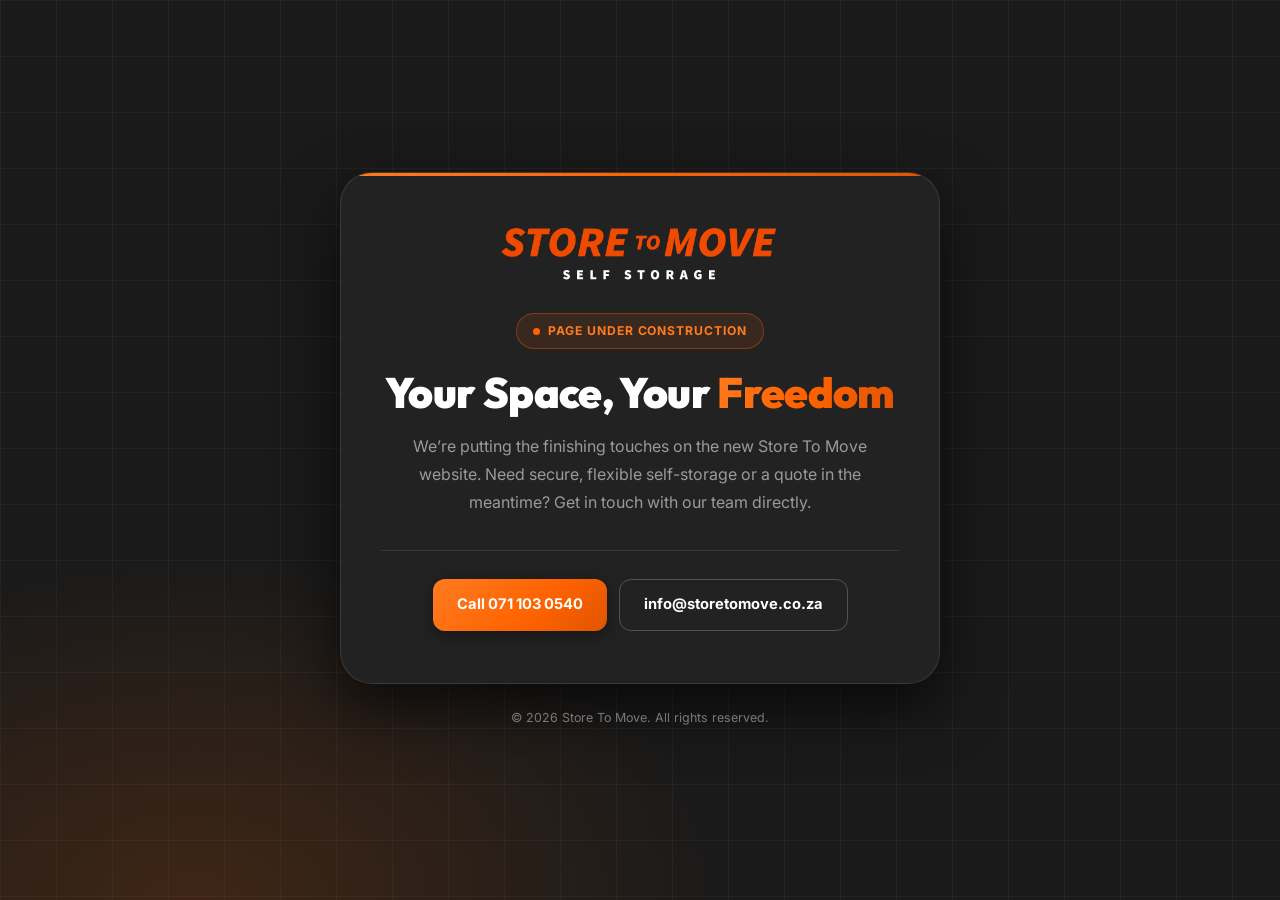
==== commit d6850042: "Revert "Show site" This reverts commit ed8db63a749f4105188c2b8d7de78d7167d26d04." ====
--- a/index.html
+++ b/index.html
@@ -4,1017 +4,244 @@
 <head>
   <meta charset="UTF-8" />
   <meta name="viewport" content="width=device-width, initial-scale=1.0" />
+  <meta name="robots" content="noindex, nofollow" />
   <meta name="description"
-    content="Store To Move - Premium self-storage solutions in South Africa. Flexible, secure, and affordable storage units for personal, business, and moving needs." />
-  <meta name="keywords" content="self storage, storage units, moving storage, South Africa, secure storage" />
-  <title>Store To Move | Premium Self-Storage Solutions</title>
+    content="Store To Move — Premium self-storage solutions in South Africa. Our new website is coming soon." />
+  <title>Store To Move | Under Construction</title>
   <meta name="theme-color" content="#1A1A1A" />
-  <link rel="canonical" href="https://www.storetomove.co.za/" />
-  <meta property="og:type" content="website" />
-  <meta property="og:site_name" content="Store To Move" />
-  <meta property="og:title" content="Store To Move | Premium Self-Storage Solutions" />
-  <meta property="og:description" content="Secure, flexible self-storage built around your life — for moving, decluttering or growing your business." />
-  <meta property="og:url" content="https://www.storetomove.co.za/" />
-  <meta property="og:image" content="https://www.storetomove.co.za/apple-touch-icon.png" />
-  <meta name="twitter:card" content="summary" />
   <link rel="icon" href="icon.svg" type="image/svg+xml" />
   <link rel="apple-touch-icon" href="apple-touch-icon.png" />
-  <!-- Set the theme before first paint so there is no flash -->
+  <link rel="preconnect" href="https://fonts.googleapis.com" />
+  <link rel="preconnect" href="https://fonts.gstatic.com" crossorigin />
+  <link href="https://fonts.googleapis.com/css2?family=Inter:wght@400;500;600;700&family=Outfit:wght@700;800;900&display=swap" rel="stylesheet" />
+  <style>
+    :root {
+      --clr-charcoal: #1A1A1A;
+      --clr-charcoal-2: #222222;
+      --clr-charcoal-3: #2C2C2C;
+      --clr-orange: #FF6200;
+      --clr-orange-lt: #FF7B1F;
+      --clr-orange-dk: #E05500;
+      --clr-white: #FFFFFF;
+      --clr-text: #E0E0E0;
+      --clr-muted: #9A9A9A;
+      --line: rgba(255, 255, 255, 0.10);
+      --line-strong: rgba(255, 255, 255, 0.22);
+      --line-faint: rgba(255, 255, 255, 0.04);
+      --font-heading: 'Outfit', sans-serif;
+      --font-body: 'Inter', sans-serif;
+      --radius-md: 12px;
+      --radius-xl: 32px;
+      --transition: 0.28s cubic-bezier(0.4, 0, 0.2, 1);
+    }
+
+    *,
+    *::before,
+    *::after {
+      box-sizing: border-box;
+      margin: 0;
+      padding: 0;
+    }
+
+    body {
+      min-height: 100vh;
+      display: flex;
+      flex-direction: column;
+      align-items: center;
+      justify-content: center;
+      padding: 32px 20px;
+      background-color: var(--clr-charcoal);
+      background-image:
+        radial-gradient(ellipse 60% 55% at 15% 100%, rgba(255, 98, 0, 0.16), transparent 70%),
+        linear-gradient(var(--line-faint) 1px, transparent 1px),
+        linear-gradient(90deg, var(--line-faint) 1px, transparent 1px);
+      background-size: auto, 56px 56px, 56px 56px;
+      color: var(--clr-text);
+      font-family: var(--font-body);
+      line-height: 1.6;
+      text-align: center;
+    }
+
+    .card {
+      position: relative;
+      max-width: 600px;
+      width: 100%;
+      background: var(--clr-charcoal-2);
+      border: 1px solid var(--line);
+      border-radius: var(--radius-xl);
+      padding: 52px 40px;
+      box-shadow: 0 24px 60px rgba(0, 0, 0, 0.65);
+      overflow: hidden;
+    }
+
+    .card::before {
+      content: '';
+      position: absolute;
+      top: 0;
+      left: 0;
+      right: 0;
+      height: 3px;
+      background: linear-gradient(90deg, var(--clr-orange-lt), var(--clr-orange), var(--clr-orange-dk));
+    }
+
+    .logo {
+      height: 58px;
+      width: auto;
+      margin: 0 auto 30px;
+      display: block;
+    }
+
+    .badge {
+      display: inline-flex;
+      align-items: center;
+      gap: 8px;
+      padding: 7px 16px;
+      border-radius: 999px;
+      background: rgba(255, 98, 0, 0.10);
+      border: 1px solid rgba(255, 98, 0, 0.35);
+      color: var(--clr-orange-lt);
+      font-size: 0.76rem;
+      font-weight: 700;
+      letter-spacing: 0.08em;
+      text-transform: uppercase;
+      margin-bottom: 20px;
+    }
+
+    .badge::before {
+      content: '';
+      width: 7px;
+      height: 7px;
+      border-radius: 50%;
+      background: var(--clr-orange);
+      animation: pulse 2s infinite;
+      flex-shrink: 0;
+    }
+
+    @keyframes pulse {
+      0%, 100% {
+        opacity: 1;
+        transform: scale(1);
+      }
+      50% {
+        opacity: 0.4;
+        transform: scale(1.4);
+      }
+    }
+
+    h1 {
+      font-family: var(--font-heading);
+      font-size: clamp(1.9rem, 4.5vw, 2.65rem);
+      font-weight: 900;
+      color: var(--clr-white);
+      line-height: 1.12;
+      letter-spacing: -0.015em;
+      margin-bottom: 16px;
+    }
+
+    h1 .highlight {
+      background: linear-gradient(120deg, var(--clr-orange-lt), var(--clr-orange), var(--clr-orange-dk));
+      -webkit-background-clip: text;
+      -webkit-text-fill-color: transparent;
+      background-clip: text;
+    }
+
+    .lead {
+      color: var(--clr-muted);
+      font-size: 1rem;
+      line-height: 1.75;
+      max-width: 48ch;
+      margin: 0 auto 34px;
+    }
+
+    .actions {
+      display: flex;
+      flex-wrap: wrap;
+      gap: 12px;
+      justify-content: center;
+      padding-top: 28px;
+      border-top: 1px solid var(--line);
+    }
+
+    .btn {
+      display: inline-flex;
+      align-items: center;
+      justify-content: center;
+      gap: 8px;
+      font-family: var(--font-body);
+      font-weight: 700;
+      font-size: 0.92rem;
+      padding: 13px 24px;
+      border-radius: var(--radius-md);
+      text-decoration: none;
+      transition: var(--transition);
+      white-space: nowrap;
+    }
+
+    .btn-primary {
+      background: linear-gradient(135deg, var(--clr-orange-lt) 0%, var(--clr-orange) 60%, var(--clr-orange-dk) 100%);
+      color: var(--clr-white);
+      box-shadow: 0 4px 16px rgba(0, 0, 0, 0.4);
+    }
+
+    .btn-primary:hover {
+      transform: translateY(-2px);
+      filter: brightness(1.08);
+    }
+
+    .btn-outline {
+      background: transparent;
+      color: var(--clr-white);
+      border: 1.5px solid var(--line-strong);
+    }
+
+    .btn-outline:hover {
+      border-color: var(--clr-orange);
+      color: var(--clr-orange-lt);
+      background: rgba(255, 98, 0, 0.06);
+      transform: translateY(-2px);
+    }
+
+    .footer-note {
+      margin-top: 24px;
+      font-size: 0.78rem;
+      color: var(--clr-muted);
+      opacity: 0.75;
+    }
+
+    @media (max-width: 480px) {
+      .card {
+        padding: 38px 24px;
+        border-radius: 22px;
+      }
+
+      .actions {
+        flex-direction: column;
+      }
+
+      .btn {
+        width: 100%;
+      }
+    }
+  </style>
+</head>
+
+<body>
+  <main class="card">
+    <img src="STM_TextLogo.svg" alt="Store To Move" class="logo" />
+    <span class="badge">Page Under Construction</span>
+    <h1>Your Space, Your <span class="highlight">Freedom</span></h1>
+    <p class="lead">
+      We’re putting the finishing touches on the new Store To Move website. Need secure, flexible self-storage or a quote in the meantime? Get in touch with our team directly.
+    </p>
+    <div class="actions">
+      <a href="tel:+27711030540" class="btn btn-primary">Call 071 103 0540</a>
+      <a href="mailto:info@storetomove.co.za" class="btn btn-outline">info@storetomove.co.za</a>
+    </div>
+  </main>
+  <p class="footer-note">&copy; <span id="year"></span> Store To Move. All rights reserved.</p>
   <script>
-    (function () {
-      var t = 'dark';
-      try {
-        t = localStorage.getItem('stm-theme') ||
-          (window.matchMedia('(prefers-color-scheme: light)').matches ? 'light' : 'dark');
-      } catch (e) { }
-      document.documentElement.setAttribute('data-theme', t);
-    })();
+    document.getElementById('year').textContent = new Date().getFullYear();
   </script>
-  <link rel="stylesheet" href="style.css?v=1.2" />
-</head>
-
-<body>
-
-  <!-- ========== NAVIGATION ========== -->
-  <nav class="navbar over-hero" id="navbar" role="navigation" aria-label="Main navigation">
-    <a href="#" class="nav-logo" id="nav-home-logo" onclick="showPage('home'); return false;"
-      aria-label="Store To Move Home">
-      <img src="STM_TextLogo.svg" alt="Store To Move" class="nav-logo-img for-dark" />
-      <img src="STM_TextLogo_light.svg" alt="" aria-hidden="true" class="nav-logo-img for-light" />
-    </a>
-
-    <div class="nav-right">
-      <div class="nav-links" id="nav-links">
-        <a href="#" id="nav-link-home" class="active" onclick="showPage('home');    return false;">Home</a>
-        <a href="#about" id="nav-link-about" onclick="showPage('about');   return false;">About Us</a>
-        <a href="#storage" id="nav-link-storage" onclick="showPage('storage'); return false;">Services</a>
-        <a href="#contact" id="nav-link-contact" onclick="showPage('contact'); return false;">Contact</a>
-        <a href="#contact" id="nav-cta" class="btn btn-primary nav-cta" onclick="showPage('contact'); return false;">Get a
-          Quote</a>
-      </div>
-
-      <button class="theme-toggle" id="theme-toggle" type="button" aria-label="Switch to light mode">
-        <svg class="icon-sun" xmlns="http://www.w3.org/2000/svg" viewBox="0 0 24 24" fill="none" stroke="currentColor"
-          stroke-width="1.75" stroke-linecap="round" stroke-linejoin="round" aria-hidden="true">
-          <circle cx="12" cy="12" r="4" />
-          <path d="M12 2v2M12 20v2M4.93 4.93l1.41 1.41M17.66 17.66l1.41 1.41M2 12h2M20 12h2M4.93 19.07l1.41-1.41M17.66 6.34l1.41-1.41" />
-        </svg>
-        <svg class="icon-moon" xmlns="http://www.w3.org/2000/svg" viewBox="0 0 24 24" fill="none" stroke="currentColor"
-          stroke-width="1.75" stroke-linecap="round" stroke-linejoin="round" aria-hidden="true">
-          <path d="M21 12.79A9 9 0 1 1 11.21 3 7 7 0 0 0 21 12.79z" />
-        </svg>
-      </button>
-    </div>
-
-    <button class="nav-hamburger" id="hamburger" aria-label="Toggle navigation" aria-expanded="false">
-      <span></span><span></span><span></span>
-    </button>
-  </nav>
-
-  <!-- ======================================================
-       HOME PAGE
-  ====================================================== -->
-  <div class="page-content active" id="page-home">
-
-    <!-- HERO -->
-    <section class="hero" id="hero">
-      <!-- Background image -->
-      <div class="hero-bg-img"></div>
-      <!-- Dark overlay -->
-      <div class="hero-overlay"></div>
-      <!-- Subtle grid on top -->
-      <div class="hero-grid"></div>
-      <div class="container">
-        <div class="hero-content">
-          <div class="hero-text">
-            <h1 class="hero-title">
-              Your Space, Your <span class="highlight">Freedom</span>
-            </h1>
-            <p class="hero-desc">
-              Secure, flexible self-storage built around your life — for moving, decluttering or growing your business.
-            </p>
-            <div class="hero-actions">
-              <a href="#contact" class="btn btn-primary" id="hero-cta-quote" onclick="showPage('contact'); return false;">
-                Get a Free Quote
-              </a>
-              <a href="#storage" class="btn btn-outline" id="hero-cta-sizes" onclick="showPage('storage'); return false;">
-                View Services
-              </a>
-            </div>
-          </div>
-        </div>
-      </div>
-    </section>
-
-    <!-- TRUST BAR -->
-    <div class="trust-bar">
-      <div class="container">
-        <div class="trust-bar-inner">
-          <div class="trust-item"><span class="trust-dot"></span><span><strong>24/7</strong> Secure Access</span></div>
-          <div class="trust-item"><span class="trust-dot"></span><span><strong>No</strong> Long-Term Lock-In</span>
-          </div>
-          <div class="trust-item"><span class="trust-dot"></span><span><strong>Drive-Up</strong> Unit Access</span>
-          </div>
-          <div class="trust-item"><span class="trust-dot"></span><span><strong>50+</strong> Storage Units</span>
-          </div>
-          <div class="trust-item"><span class="trust-dot"></span><span><strong>5-Star</strong> Rated Service</span>
-          </div>
-        </div>
-      </div>
-    </div>
-
-    <!-- WHO WE ARE -->
-    <section class="who" id="who-we-are">
-      <div class="container">
-        <div class="who-grid">
-
-          <!-- Photo carousel. Swap the image URLs for your own facility photos (e.g. images/unit-1.jpg).
-               Any image that fails to load is dropped automatically. -->
-          <div class="carousel reveal" id="who-carousel" role="region" aria-roledescription="carousel"
-            aria-label="Photos of the Store To Move facility">
-            <div class="carousel-track">
-          <figure class="carousel-slide"><img src="https://images.unsplash.com/photo-1504307651254-35680f356dfd?auto=format&fit=crop&w=1000&q=80" alt="Store To Move facility, photo 1" /></figure>
-          <figure class="carousel-slide"><img src="https://images.unsplash.com/photo-1553413077-190dd305871c?auto=format&fit=crop&w=1000&q=80" alt="Store To Move facility, photo 2" /></figure>
-          <figure class="carousel-slide"><img src="https://images.unsplash.com/photo-1586528116311-ad8dd3c8310d?auto=format&fit=crop&w=1000&q=80" alt="Store To Move facility, photo 3" /></figure>
-          <figure class="carousel-slide"><img src="https://images.unsplash.com/photo-1565793298595-6a879b1d9492?auto=format&fit=crop&w=1000&q=80" alt="Store To Move facility, photo 4" /></figure>
-          <figure class="carousel-slide"><img src="https://images.unsplash.com/photo-1578575437130-527eed3abbec?auto=format&fit=crop&w=1000&q=80" alt="Store To Move facility, photo 5" /></figure>
-            </div>
-            <button class="carousel-btn prev" type="button" aria-label="Previous photo"><svg xmlns="http://www.w3.org/2000/svg" viewBox="0 0 24 24" fill="none" stroke="currentColor" stroke-width="2" stroke-linecap="round" stroke-linejoin="round" aria-hidden="true"><polyline points="15 18 9 12 15 6" /></svg></button>
-            <button class="carousel-btn next" type="button" aria-label="Next photo"><svg xmlns="http://www.w3.org/2000/svg" viewBox="0 0 24 24" fill="none" stroke="currentColor" stroke-width="2" stroke-linecap="round" stroke-linejoin="round" aria-hidden="true"><polyline points="9 18 15 12 9 6" /></svg></button>
-            <div class="carousel-dots" id="carousel-dots"></div>
-            <div class="carousel-fallback" id="carousel-fallback" hidden>
-              <img src="icon.svg" alt="" aria-hidden="true" />
-              <span>Facility photos coming soon</span>
-            </div>
-          </div>
-
-          <div class="who-content reveal">
-            <h2 class="section-heading">Who We Are</h2>
-            <p class="section-sub">
-              Store To Move is a proudly South African, family-run self-storage business. We give people a safe,
-              affordable place for their things while life happens — moving house, renovating, downsizing or growing a
-              business.
-            </p>
-            <p class="section-sub">
-              Our team treats your belongings as if they were our own, and we're growing alongside the community we
-              serve.
-            </p>
-
-            <div class="who-points">
-          <div class="value-item">
-            <div class="value-icon-svg"><svg xmlns="http://www.w3.org/2000/svg" viewBox="0 0 24 24" fill="none" stroke="currentColor" stroke-width="1.75" stroke-linecap="round" stroke-linejoin="round"><path d="M12 22s8-4 8-10V5l-8-3-8 3v7c0 6 8 10 8 10z" /></svg></div>
-            <div><h4>Secure &amp; monitored</h4><p>24/7 CCTV and gated access.</p></div>
-          </div>
-          <div class="value-item">
-            <div class="value-icon-svg"><svg xmlns="http://www.w3.org/2000/svg" viewBox="0 0 24 24" fill="none" stroke="currentColor" stroke-width="1.75" stroke-linecap="round" stroke-linejoin="round"><rect x="3" y="4" width="18" height="18" rx="2" /><line x1="16" y1="2" x2="16" y2="6" /><line x1="8" y1="2" x2="8" y2="6" /><line x1="3" y1="10" x2="21" y2="10" /></svg></div>
-            <div><h4>Flexible terms</h4><p>Month-to-month, no lock-in.</p></div>
-          </div>
-          <div class="value-item">
-            <div class="value-icon-svg"><svg xmlns="http://www.w3.org/2000/svg" viewBox="0 0 24 24" fill="none" stroke="currentColor" stroke-width="1.75" stroke-linecap="round" stroke-linejoin="round"><polyline points="15 3 21 3 21 9" /><polyline points="9 21 3 21 3 15" /><line x1="21" y1="3" x2="14" y2="10" /><line x1="3" y1="21" x2="10" y2="14" /></svg></div>
-            <div><h4>Every size</h4><p>From a locker to a business unit.</p></div>
-          </div>
-          <div class="value-item">
-            <div class="value-icon-svg"><svg xmlns="http://www.w3.org/2000/svg" viewBox="0 0 24 24" fill="none" stroke="currentColor" stroke-width="1.75" stroke-linecap="round" stroke-linejoin="round"><rect x="1" y="3" width="15" height="13" rx="1" /><polygon points="16 8 20 8 23 11 23 16 16 16 16 8" /><circle cx="5.5" cy="18.5" r="2.5" /><circle cx="18.5" cy="18.5" r="2.5" /></svg></div>
-            <div><h4>Easy access</h4><p>Drive-up loading at most units.</p></div>
-          </div>
-            </div>
-
-            <div class="hero-actions" style="justify-content:flex-start;">
-              <a href="#about" class="btn btn-primary" id="who-about-btn" onclick="showPage('about'); return false;">More About Us</a>
-              <a href="#storage" class="btn btn-outline" id="who-services-btn" onclick="showPage('storage'); return false;">View Services</a>
-            </div>
-          </div>
-
-        </div>
-      </div>
-    </section>
-
-    <!-- LOCATION -->
-    <section class="location" id="location">
-      <div class="container">
-        <div class="location-header">
-          <h2 class="section-heading">Find Us</h2>
-          <p class="section-sub">Drop in during office hours or access your unit any time with your personal gate PIN.</p>
-        </div>
-
-        <div class="location-grid">
-          <div class="location-info reveal">
-            <div class="contact-card">
-              <div class="contact-card-icon"><svg xmlns="http://www.w3.org/2000/svg" viewBox="0 0 24 24" fill="none" stroke="currentColor" stroke-width="1.75" stroke-linecap="round" stroke-linejoin="round"><path d="M21 10c0 7-9 13-9 13s-9-6-9-13a9 9 0 0 1 18 0z" /><circle cx="12" cy="10" r="3" /></svg></div>
-              <div>
-                <h4>Address</h4>
-                <p>Store To Move Self-Storage<br />[Street Address]<br />[Suburb], [City]<br />South Africa</p>
-              </div>
-            </div>
-            <div class="contact-card">
-              <div class="contact-card-icon"><svg xmlns="http://www.w3.org/2000/svg" viewBox="0 0 24 24" fill="none" stroke="currentColor" stroke-width="1.75" stroke-linecap="round" stroke-linejoin="round"><circle cx="12" cy="12" r="10" /><polyline points="12 6 12 12 16 14" /></svg></div>
-              <div>
-                <h4>Opening Hours</h4>
-                <p>Mon – Fri: 8am – 5pm<br />Sat: 8am – 1pm<br />Unit access: 24/7</p>
-              </div>
-            </div>
-            <div class="contact-card">
-              <div class="contact-card-icon"><svg xmlns="http://www.w3.org/2000/svg" viewBox="0 0 24 24" fill="none" stroke="currentColor" stroke-width="1.75" stroke-linecap="round" stroke-linejoin="round"><path d="M22 16.92v3a2 2 0 0 1-2.18 2 19.79 19.79 0 0 1-8.63-3.07A19.5 19.5 0 0 1 4.69 13a19.79 19.79 0 0 1-3.07-8.67A2 2 0 0 1 3.62 2h3a2 2 0 0 1 2 1.72 12.84 12.84 0 0 0 .7 2.81 2 2 0 0 1-.45 2.11L8.09 9.91a16 16 0 0 0 6 6l1.27-1.27a2 2 0 0 1 2.11-.45 12.84 12.84 0 0 0 2.81.7A2 2 0 0 1 22 16.92z" /></svg></div>
-              <div>
-                <h4>Call Us</h4>
-                <a href="tel:+27711030540">071 103 0540</a>
-              </div>
-            </div>
-            <div class="location-actions">
-              <a href="https://www.google.com/maps/dir/?api=1&destination=Store%20To%20Move%20Self%20Storage" class="btn btn-primary"
-                id="location-directions" target="_blank" rel="noopener">Get Directions</a>
-              <a href="#contact" class="btn btn-outline" id="location-contact" onclick="showPage('contact'); return false;">Contact Us</a>
-            </div>
-          </div>
-
-          <!-- Google Map. Replace the text after q= with your full street address once it's final,
-               e.g. q=12+Main+Road,+Pretoria,+South+Africa (use the same address in the Directions link). -->
-          <div class="map-frame reveal">
-            <iframe title="Map showing the Store To Move location"
-              src="https://www.google.com/maps?q=Store%20To%20Move%20Self%20Storage&z=15&output=embed" loading="lazy"
-              referrerpolicy="no-referrer-when-downgrade" allowfullscreen></iframe>
-          </div>
-        </div>
-      </div>
-    </section>
-
-    <!-- CTA BANNER -->
-    <section class="cta-banner" id="cta-home">
-      <div class="container">
-        <h2>Ready to Free Up Some Space?</h2>
-        <p>Get in touch today for a free, no-obligation quote. Move-in as quickly as tomorrow.</p>
-        <a href="#contact" class="btn btn-white" id="cta-home-btn" onclick="showPage('contact'); return false;">
-          Contact Us Now
-        </a>
-      </div>
-    </section>
-
-  </div><!-- /page-home -->
-
-
-  <!-- ======================================================
-       ABOUT PAGE
-  ====================================================== -->
-  <div class="page-content" id="page-about">
-
-    <section class="page-hero">
-      <div class="container">
-        <h1 class="section-heading">Our Story</h1>
-        <p class="section-sub" style="margin-inline: auto; text-align: center;">
-          Store To Move was founded with a simple mission — make self-storage accessible, affordable, and stress-free
-          for every South African.
-        </p>
-      </div>
-    </section>
-
-    <section class="about-story">
-      <div class="container">
-        <div class="about-grid">
-          <!-- Facility Image -->
-          <div class="about-img-wrap">
-            <img src="https://images.unsplash.com/photo-1504307651254-35680f356dfd?auto=format&fit=crop&w=800&q=80"
-              alt="Store To Move storage facility" loading="lazy" />
-          </div>
-
-          <!-- Story Text -->
-          <div class="about-content">
-            <h2 class="section-heading" style="font-size: clamp(1.6rem, 4vw, 2.2rem);">Who We Are</h2>
-            <p class="section-sub">
-              Store To Move started as a family venture with a single goal: to give people a trustworthy place to put
-              their things while life happens. Moving house, renovating, downsizing, or growing your business — we've
-              seen it all and we understand the stress.
-            </p>
-            <p class="section-sub" style="margin-top: 16px;">
-              Our facility is built to the highest standards of security and cleanliness, and our team treats your
-              belongings as if they were our own. We're proud to serve our local community and we're growing every day.
-            </p>
-
-            <div class="about-values">
-              <div class="value-item">
-                <div class="value-icon-svg">
-                  <svg xmlns="http://www.w3.org/2000/svg" viewBox="0 0 24 24" fill="none" stroke="currentColor"
-                    stroke-width="1.75" stroke-linecap="round" stroke-linejoin="round">
-                    <path
-                      d="M20.84 4.61a5.5 5.5 0 0 0-7.78 0L12 5.67l-1.06-1.06a5.5 5.5 0 0 0-7.78 7.78l1.06 1.06L12 21.23l7.78-7.78 1.06-1.06a5.5 5.5 0 0 0 0-7.78z" />
-                  </svg>
-                </div>
-                <div>
-                  <h4>Integrity</h4>
-                  <p>Transparent pricing, no hidden fees, ever.</p>
-                </div>
-              </div>
-              <div class="value-item">
-                <div class="value-icon-svg">
-                  <svg xmlns="http://www.w3.org/2000/svg" viewBox="0 0 24 24" fill="none" stroke="currentColor"
-                    stroke-width="1.75" stroke-linecap="round" stroke-linejoin="round">
-                    <path d="M12 22s8-4 8-10V5l-8-3-8 3v7c0 6 8 10 8 10z" />
-                  </svg>
-                </div>
-                <div>
-                  <h4>Security</h4>
-                  <p>Your belongings are our responsibility.</p>
-                </div>
-              </div>
-              <div class="value-item">
-                <div class="value-icon-svg">
-                  <svg xmlns="http://www.w3.org/2000/svg" viewBox="0 0 24 24" fill="none" stroke="currentColor"
-                    stroke-width="1.75" stroke-linecap="round" stroke-linejoin="round">
-                    <rect x="3" y="4" width="18" height="18" rx="2" />
-                    <line x1="16" y1="2" x2="16" y2="6" />
-                    <line x1="8" y1="2" x2="8" y2="6" />
-                    <line x1="3" y1="10" x2="21" y2="10" />
-                  </svg>
-                </div>
-                <div>
-                  <h4>Flexibility</h4>
-                  <p>Short or long-term — we adapt to you.</p>
-                </div>
-              </div>
-              <div class="value-item">
-                <div class="value-icon-svg">
-                  <svg xmlns="http://www.w3.org/2000/svg" viewBox="0 0 24 24" fill="none" stroke="currentColor"
-                    stroke-width="1.75" stroke-linecap="round" stroke-linejoin="round">
-                    <path d="M17 21v-2a4 4 0 0 0-4-4H5a4 4 0 0 0-4 4v2" />
-                    <circle cx="9" cy="7" r="4" />
-                    <path d="M23 21v-2a4 4 0 0 0-3-3.87" />
-                    <path d="M16 3.13a4 4 0 0 1 0 7.75" />
-                  </svg>
-                </div>
-                <div>
-                  <h4>Community</h4>
-                  <p>Proudly local, serving our neighbours.</p>
-                </div>
-              </div>
-            </div>
-          </div>
-        </div>
-      </div>
-    </section>
-
-    <!-- Founder -->
-    <section class="founder-section">
-      <div class="container">
-        <h2 class="section-heading">Meet the Founder</h2>
-        <div class="founder-card reveal">
-          <div class="founder-image-placeholder" aria-label="Temporary founder image placeholder">
-            <span>[Temp Image]</span>
-          </div>
-          <div class="founder-details">
-            <h3 class="founder-name">[Name]</h3>
-            <p class="founder-desc">[TextDescription]</p>
-          </div>
-        </div>
-      </div>
-    </section>
-
-    <section class="cta-banner" id="cta-about">
-      <div class="container">
-        <h2>Want to See the Facility?</h2>
-        <p>Come visit us for a tour or call us today — we'd love to show you around.</p>
-        <a href="#contact" class="btn btn-white" id="cta-about-btn" onclick="showPage('contact'); return false;">
-          Find Us
-        </a>
-      </div>
-    </section>
-
-  </div><!-- /page-about -->
-
-
-  <!-- ======================================================
-       SERVICES PAGE
-  ====================================================== -->
-  <div class="page-content" id="page-storage">
-
-    <section class="page-hero">
-      <div class="container">
-        <h1 class="section-heading">Storage Options</h1>
-        <p class="section-sub" style="margin-inline: auto; text-align: center;">
-          Whether it's a few boxes or a full household, we have a unit that fits your needs and your budget. All units
-          include 24/7 security access.
-        </p>
-      </div>
-    </section>
-
-    <section class="pricing" style="padding-top: 40px;" id="storage-units">
-      <div class="container">
-        <div class="pricing-grid">
-
-          <div class="pricing-card reveal">
-            <div class="unit-size-visual mini">
-              <div class="usv-box"></div>
-            </div>
-            <div class="pricing-size">Locker / Mini</div>
-            <div class="pricing-dims">Approx. 1m² – 3m²</div>
-            <p class="pricing-desc">Perfect for a small number of boxes, seasonal clothing, documents, or sporting
-              equipment.</p>
-            <ul class="pricing-features-list">
-              <li>Ideal for boxes &amp; documents</li>
-              <li>24/7 secure access</li>
-              <li>Month-to-month rental</li>
-              <li>Ground-floor options available</li>
-            </ul>
-            <a href="#contact" class="btn btn-outline pricing-enquire" onclick="showPage('contact'); return false;">Enquire
-              Now</a>
-          </div>
-
-          <div class="pricing-card reveal">
-            <div class="unit-size-visual small">
-              <div class="usv-box"></div>
-            </div>
-            <div class="pricing-size">Small</div>
-            <div class="pricing-dims">Approx. 3m² – 6m²</div>
-            <p class="pricing-desc">Fits the contents of a small room or studio flat. Great for single movers or
-              students.</p>
-            <ul class="pricing-features-list">
-              <li>Fits small room contents</li>
-              <li>24/7 secure access</li>
-              <li>Month-to-month rental</li>
-              <li>Drive-up access</li>
-            </ul>
-            <a href="#contact" class="btn btn-outline pricing-enquire" onclick="showPage('contact'); return false;">Enquire
-              Now</a>
-          </div>
-
-          <div class="pricing-card popular reveal">
-            <div class="popular-badge">Most Popular</div>
-            <div class="unit-size-visual medium">
-              <div class="usv-box"></div>
-            </div>
-            <div class="pricing-size">Medium</div>
-            <div class="pricing-dims">Approx. 6m² – 15m²</div>
-            <p class="pricing-desc">The most popular choice. Comfortably fits the contents of a 1–2 bedroom flat or a
-              vehicle's worth of goods.</p>
-            <ul class="pricing-features-list">
-              <li>Fits 1–2 bedroom flat</li>
-              <li>24/7 secure access</li>
-              <li>Month-to-month rental</li>
-              <li>Drive-up access</li>
-              <li>Shelving available</li>
-            </ul>
-            <a href="#contact" class="btn btn-primary pricing-enquire" onclick="showPage('contact'); return false;">Enquire
-              Now</a>
-          </div>
-
-          <div class="pricing-card reveal">
-            <div class="unit-size-visual large">
-              <div class="usv-box"></div>
-            </div>
-            <div class="pricing-size">Large</div>
-            <div class="pricing-dims">Approx. 15m² – 25m²</div>
-            <p class="pricing-desc">Suits a full 2–3 bedroom home contents. Ideal for families relocating or renovating.
-            </p>
-            <ul class="pricing-features-list">
-              <li>Fits 2–3 bedroom home</li>
-              <li>24/7 secure access</li>
-              <li>Month-to-month rental</li>
-              <li>Drive-up access</li>
-              <li>Shelving available</li>
-            </ul>
-            <a href="#contact" class="btn btn-outline pricing-enquire" onclick="showPage('contact'); return false;">Enquire
-              Now</a>
-          </div>
-
-          <div class="pricing-card reveal">
-            <div class="unit-size-visual xl">
-              <div class="usv-box"></div>
-            </div>
-            <div class="pricing-size">Business / XL</div>
-            <div class="pricing-dims">25m²+ — Custom</div>
-            <p class="pricing-desc">Purpose-built for businesses, contractors, and retailers who need reliable, bulk
-              storage with easy vehicle access.</p>
-            <ul class="pricing-features-list">
-              <li>Custom sizes available</li>
-              <li>24/7 secure access</li>
-              <li>Flexible lease terms</li>
-              <li>Full vehicle access</li>
-              <li>Inventory support</li>
-            </ul>
-            <a href="#contact" class="btn btn-outline pricing-enquire" onclick="showPage('contact'); return false;">Enquire
-              Now</a>
-          </div>
-
-        </div>
-
-        <div style="text-align:center; margin-top: 48px;">
-          <p style="color: var(--clr-muted); font-size: 0.9rem;">
-            Not sure what size you need? <a href="#contact" onclick="showPage('contact'); return false;"
-              style="color: var(--clr-accent); font-weight: 600;">Contact us</a> and we'll help you choose — free of
-            charge.
-          </p>
-        </div>
-      </div>
-    </section>
-
-  </div><!-- /page-storage -->
-
-
-  <!-- ======================================================
-       CONTACT PAGE
-  ====================================================== -->
-  <div class="page-content" id="page-contact">
-
-    <section class="page-hero page-hero--divided">
-      <div class="container">
-        <h1 class="section-heading">Get In Touch</h1>
-        <p class="section-sub" style="margin-inline: auto; text-align: center;">
-          Have a question, need a quote, or want to visit the facility? Reach out — our friendly team usually responds
-          within a few hours.
-        </p>
-        <div class="page-hero-divider" aria-hidden="true"></div>
-      </div>
-    </section>
-
-    <section class="contact" id="contact-section">
-      <div class="container">
-        <div class="contact-layout">
-
-          <h2 class="section-heading contact-details-heading" style="font-size: clamp(1.6rem, 4vw, 2.2rem);">Contact Details</h2>
-
-          <!-- Info Column -->
-          <div>
-            <div class="contact-info-cards">
-
-              <div class="contact-card">
-                <div class="contact-card-icon">
-                  <svg xmlns="http://www.w3.org/2000/svg" viewBox="0 0 24 24" fill="none" stroke="currentColor"
-                    stroke-width="1.75" stroke-linecap="round" stroke-linejoin="round">
-                    <path d="M21 10c0 7-9 13-9 13s-9-6-9-13a9 9 0 0 1 18 0z" />
-                    <circle cx="12" cy="10" r="3" />
-                  </svg>
-                </div>
-                <div>
-                  <h4>Our Address</h4>
-                  <p>
-                    Store To Move Self-Storage<br />
-                    [Street Address]<br />
-                    [Suburb], [City]<br />
-                    South Africa
-                  </p>
-                </div>
-              </div>
-
-              <div class="contact-card">
-                <div class="contact-card-icon">
-                  <svg xmlns="http://www.w3.org/2000/svg" viewBox="0 0 24 24" fill="none" stroke="currentColor"
-                    stroke-width="1.75" stroke-linecap="round" stroke-linejoin="round">
-                    <path
-                      d="M22 16.92v3a2 2 0 0 1-2.18 2 19.79 19.79 0 0 1-8.63-3.07A19.5 19.5 0 0 1 4.69 13a19.79 19.79 0 0 1-3.07-8.67A2 2 0 0 1 3.62 2h3a2 2 0 0 1 2 1.72 12.84 12.84 0 0 0 .7 2.81 2 2 0 0 1-.45 2.11L8.09 9.91a16 16 0 0 0 6 6l1.27-1.27a2 2 0 0 1 2.11-.45 12.84 12.84 0 0 0 2.81.7A2 2 0 0 1 22 16.92z" />
-                  </svg>
-                </div>
-                <div>
-                  <h4>Phone</h4>
-                  <a href="tel:+27711030540">071 103 0540</a><br />
-                  <p style="margin-top: 4px;">Mon – Fri: 8am – 5pm<br />Sat: 8am – 1pm</p>
-                </div>
-              </div>
-
-              <div class="contact-card">
-                <div class="contact-card-icon">
-                  <svg xmlns="http://www.w3.org/2000/svg" viewBox="0 0 24 24" fill="none" stroke="currentColor"
-                    stroke-width="1.75" stroke-linecap="round" stroke-linejoin="round">
-                    <path d="M4 4h16c1.1 0 2 .9 2 2v12c0 1.1-.9 2-2 2H4c-1.1 0-2-.9-2-2V6c0-1.1.9-2 2-2z" />
-                    <polyline points="22,6 12,13 2,6" />
-                  </svg>
-                </div>
-                <div>
-                  <h4>Email</h4>
-                  <a href="mailto:info@storetomove.co.za">info@storetomove.co.za</a><br />
-                  <p style="margin-top: 4px;">We reply within 1–2 business hours</p>
-                </div>
-              </div>
-
-              <div class="contact-card">
-                <div class="contact-card-icon">
-                  <svg xmlns="http://www.w3.org/2000/svg" viewBox="0 0 24 24" fill="none" stroke="currentColor"
-                    stroke-width="1.75" stroke-linecap="round" stroke-linejoin="round">
-                    <circle cx="12" cy="12" r="10" />
-                    <polyline points="12 6 12 12 16 14" />
-                  </svg>
-                </div>
-                <div>
-                  <h4>Access Hours</h4>
-                  <p>24 hours a day, 7 days a week<br />Electronic gate access with your personal PIN</p>
-                </div>
-              </div>
-
-            </div>
-
-          </div>
-
-          <!-- Form Column -->
-          <div>
-            <div class="contact-form-wrapper">
-              <h3>Send Us a Message</h3>
-              <p>Fill in your details and we'll get back to you with a personalised quote.</p>
-
-              <form id="contact-form" novalidate>
-                <input type="hidden" name="_subject" value="New Storage Enquiry — Store To Move" />
-                <input type="hidden" name="_next" value="" />
-                <div class="form-row">
-                  <div class="form-group">
-                    <label for="contact-name">Full Name</label>
-                    <input type="text" id="contact-name" name="name" placeholder="Jane Smith" required />
-                  </div>
-                  <div class="form-group">
-                    <label for="contact-email">Email Address</label>
-                    <input type="email" id="contact-email" name="email" placeholder="jane@email.com" required />
-                  </div>
-                </div>
-
-                <div class="form-row">
-                  <div class="form-group">
-                    <label for="contact-phone">Phone Number</label>
-                    <input type="tel" id="contact-phone" name="phone" placeholder="+27 ..." />
-                  </div>
-                  <div class="form-group">
-                    <label for="contact-size">Storage Size Needed</label>
-                    <select id="contact-size" name="storage_size">
-                      <option value="">-- Select a size --</option>
-                      <option value="locker">Locker / Mini (1–3m²)</option>
-                      <option value="small">Small (3–6m²)</option>
-                      <option value="medium">Medium (6–15m²)</option>
-                      <option value="large">Large (15–25m²)</option>
-                      <option value="xl">Business / XL (25m²+)</option>
-                      <option value="unsure">Not sure yet</option>
-                    </select>
-                  </div>
-                </div>
-
-                <div class="form-group">
-                  <label for="contact-message">Message</label>
-                  <textarea id="contact-message" name="message"
-                    placeholder="Tell us a bit about what you need — move-in date, how long you'll need storage, any special requirements..."></textarea>
-                </div>
-
-                <button type="submit" class="btn btn-primary form-submit" id="form-submit-btn">
-                  Send Message
-                </button>
-
-                <div id="form-success"
-                  style="display:none; margin-top:16px; background:rgba(34,197,94,0.1); border:1px solid rgba(34,197,94,0.3); border-radius:8px; padding:16px; color:#4ade80; font-size:0.9rem; text-align:center;">
-                  Message sent! We'll be in touch shortly.
-                </div>
-                <div id="form-error"
-                  style="display:none; margin-top:16px; background:rgba(239,68,68,0.1); border:1px solid rgba(239,68,68,0.3); border-radius:8px; padding:16px; color:#f87171; font-size:0.9rem; text-align:center;">
-                </div>
-              </form>
-            </div>
-          </div>
-
-          <!-- Google Map (full width across both columns) -->
-          <div class="map-frame map-frame--contact">
-            <iframe title="Map showing the Store To Move location"
-              src="https://www.google.com/maps?q=Store%20To%20Move%20Self%20Storage&z=15&output=embed" loading="lazy"
-              referrerpolicy="no-referrer-when-downgrade" allowfullscreen></iframe>
-          </div>
-
-        </div>
-      </div>
-    </section>
-
-  </div><!-- /page-contact -->
-
-
-  <!-- ======================================================
-       SHARED FOOTER
-  ====================================================== -->
-  <footer id="site-footer">
-    <div class="container">
-      <div class="footer-grid">
-
-        <div class="footer-brand">
-          <a href="#" class="nav-logo" onclick="showPage('home'); return false;" aria-label="Store To Move Home">
-            <img src="icon.svg" alt="Store To Move" class="footer-icon" />
-          </a>
-          <p>Premium self-storage solutions built around your life. Secure, flexible, and always accessible — your
-            belongings are safe with us.</p>
-          <div class="footer-socials">
-            <a href="#" class="social-btn" aria-label="Facebook" id="social-fb">
-              <svg xmlns="http://www.w3.org/2000/svg" viewBox="0 0 24 24" fill="none" stroke="currentColor"
-                stroke-width="1.75" stroke-linecap="round" stroke-linejoin="round" aria-hidden="true">
-                <path d="M18 2h-3a5 5 0 0 0-5 5v3H7v4h3v8h4v-8h3l1-4h-4V7a1 1 0 0 1 1-1h3z" />
-              </svg>
-            </a>
-            <a href="#" class="social-btn" aria-label="Instagram" id="social-ig">
-              <svg xmlns="http://www.w3.org/2000/svg" viewBox="0 0 24 24" fill="none" stroke="currentColor"
-                stroke-width="1.75" stroke-linecap="round" stroke-linejoin="round" aria-hidden="true">
-                <rect x="2" y="2" width="20" height="20" rx="5" ry="5" />
-                <path d="M16 11.37A4 4 0 1 1 12.63 8 4 4 0 0 1 16 11.37z" />
-                <line x1="17.5" y1="6.5" x2="17.51" y2="6.5" />
-              </svg>
-            </a>
-            <a href="https://wa.me/27711030540" class="social-btn" aria-label="WhatsApp" id="social-wa" target="_blank" rel="noopener">
-              <svg xmlns="http://www.w3.org/2000/svg" viewBox="0 0 24 24" fill="none" stroke="currentColor"
-                stroke-width="1.75" stroke-linecap="round" stroke-linejoin="round" aria-hidden="true">
-                <path d="M21 11.5a8.38 8.38 0 0 1-.9 3.8 8.5 8.5 0 0 1-7.6 4.7 8.38 8.38 0 0 1-3.8-.9L3 21l1.9-5.7a8.38 8.38 0 0 1-.9-3.8 8.5 8.5 0 0 1 4.7-7.6 8.38 8.38 0 0 1 3.8-.9h.5a8.48 8.48 0 0 1 8 8v.5z" />
-              </svg>
-            </a>
-          </div>
-        </div>
-
-        <div class="footer-col">
-          <h4>Navigation</h4>
-          <ul>
-            <li><a href="#" id="footer-home" onclick="showPage('home'); return false;">Home</a></li>
-            <li><a href="#about" id="footer-about" onclick="showPage('about'); return false;">About Us</a></li>
-            <li><a href="#storage" id="footer-storage" onclick="showPage('storage'); return false;">Services</a></li>
-            <li><a href="#contact" id="footer-contact" onclick="showPage('contact'); return false;">Contact</a></li>
-          </ul>
-        </div>
-
-        <div class="footer-col">
-          <h4>Storage</h4>
-          <ul>
-            <li><a href="#storage" onclick="showPage('storage'); return false;">Locker / Mini</a></li>
-            <li><a href="#storage" onclick="showPage('storage'); return false;">Small Units</a></li>
-            <li><a href="#storage" onclick="showPage('storage'); return false;">Medium Units</a></li>
-            <li><a href="#storage" onclick="showPage('storage'); return false;">Large Units</a></li>
-            <li><a href="#storage" onclick="showPage('storage'); return false;">Business / XL</a></li>
-          </ul>
-        </div>
-
-        <div class="footer-col">
-          <h4>Contact Us</h4>
-          <div class="footer-contact-item">
-            <span class="fi">
-              <svg xmlns="http://www.w3.org/2000/svg" viewBox="0 0 24 24" fill="none" stroke="currentColor"
-                stroke-width="1.75" stroke-linecap="round" stroke-linejoin="round">
-                <path d="M21 10c0 7-9 13-9 13s-9-6-9-13a9 9 0 0 1 18 0z" />
-                <circle cx="12" cy="10" r="3" />
-              </svg>
-            </span>
-            <span>[Street Address], [City], South Africa</span>
-          </div>
-          <div class="footer-contact-item">
-            <span class="fi">
-              <svg xmlns="http://www.w3.org/2000/svg" viewBox="0 0 24 24" fill="none" stroke="currentColor"
-                stroke-width="1.75" stroke-linecap="round" stroke-linejoin="round">
-                <path
-                  d="M22 16.92v3a2 2 0 0 1-2.18 2 19.79 19.79 0 0 1-8.63-3.07A19.5 19.5 0 0 1 4.69 13a19.79 19.79 0 0 1-3.07-8.67A2 2 0 0 1 3.62 2h3a2 2 0 0 1 2 1.72 12.84 12.84 0 0 0 .7 2.81 2 2 0 0 1-.45 2.11L8.09 9.91a16 16 0 0 0 6 6l1.27-1.27a2 2 0 0 1 2.11-.45 12.84 12.84 0 0 0 2.81.7A2 2 0 0 1 22 16.92z" />
-              </svg>
-            </span>
-            <a href="tel:+27711030540">071 103 0540</a>
-          </div>
-          <div class="footer-contact-item">
-            <span class="fi">
-              <svg xmlns="http://www.w3.org/2000/svg" viewBox="0 0 24 24" fill="none" stroke="currentColor"
-                stroke-width="1.75" stroke-linecap="round" stroke-linejoin="round">
-                <path d="M4 4h16c1.1 0 2 .9 2 2v12c0 1.1-.9 2-2 2H4c-1.1 0-2-.9-2-2V6c0-1.1.9-2 2-2z" />
-                <polyline points="22,6 12,13 2,6" />
-              </svg>
-            </span>
-            <a href="mailto:info@storetomove.co.za">info@storetomove.co.za</a>
-          </div>
-          <div class="footer-contact-item">
-            <span class="fi">
-              <svg xmlns="http://www.w3.org/2000/svg" viewBox="0 0 24 24" fill="none" stroke="currentColor"
-                stroke-width="1.75" stroke-linecap="round" stroke-linejoin="round">
-                <circle cx="12" cy="12" r="10" />
-                <line x1="2" y1="12" x2="22" y2="12" />
-                <path d="M12 2a15.3 15.3 0 0 1 4 10 15.3 15.3 0 0 1-4 10 15.3 15.3 0 0 1-4-10 15.3 15.3 0 0 1 4-10z" />
-              </svg>
-            </span>
-            <a href="https://www.storetomove.co.za">www.storetomove.co.za</a>
-          </div>
-        </div>
-
-      </div>
-
-      <div class="footer-bottom">
-        <p>&copy; <span id="footer-year"></span> Store To Move. All rights reserved.</p>
-        <div class="footer-bottom-links">
-          <a href="#" id="footer-privacy">Privacy Policy</a>
-          <a href="#" id="footer-terms">Terms of Use</a>
-        </div>
-      </div>
-    </div>
-  </footer>
-
-
-  <!-- ======================================================
-       JAVASCRIPT
-  ====================================================== -->
-  <script>
-    // ---- Page Router ----
-    const pages = ['home', 'about', 'storage', 'contact'];
-    const navLinks = {
-      home: document.getElementById('nav-link-home'),
-      about: document.getElementById('nav-link-about'),
-      storage: document.getElementById('nav-link-storage'),
-      contact: document.getElementById('nav-link-contact'),
-    };
-
-    function showPage(name, pushHash = true) {
-      if (!pages.includes(name)) name = 'home';
-
-      pages.forEach(p => {
-        const el = document.getElementById('page-' + p);
-        if (el) el.classList.remove('active');
-        if (navLinks[p]) navLinks[p].classList.remove('active');
-      });
-
-      const target = document.getElementById('page-' + name);
-      if (target) target.classList.add('active');
-      if (navLinks[name]) navLinks[name].classList.add('active');
-
-      document.getElementById('nav-links').classList.remove('open');
-      document.getElementById('hamburger').setAttribute('aria-expanded', 'false');
-
-      if (pushHash) {
-        const newHash = name === 'home' ? '' : '#' + name;
-        if (window.location.hash !== newHash) {
-          history.pushState({ page: name }, '', newHash || window.location.pathname);
-        }
-      }
-
-      // Glide the masthead between its big (home) and compact (other pages) forms
-      navbar.classList.add('animating');
-      updateNavbar();
-      setTimeout(() => navbar.classList.remove('animating'), 500);
-      window.scrollTo({ top: 0, behavior: 'smooth' });
-      setTimeout(initReveal, 100);
-      setTimeout(updateNavbar, 50);
-    }
-
-    // Handle browser Back / Forward buttons and direct hash links
-    window.addEventListener('popstate', () => {
-      const hash = window.location.hash.replace('#', '');
-      showPage(pages.includes(hash) ? hash : 'home', false);
-    });
-
-    window.addEventListener('DOMContentLoaded', () => {
-      const initialHash = window.location.hash.replace('#', '');
-      if (pages.includes(initialHash) && initialHash !== 'home') {
-        showPage(initialHash, false);
-      }
-    });
-
-    // ---- Navbar: merged with hero at the top, dissolves into a solid bar after it ----
-    const navbar = document.getElementById('navbar');
-    function updateNavbar() {
-      const y = window.scrollY;
-      const hero = document.getElementById('hero');
-      const onHome = document.getElementById('page-home').classList.contains('active');
-      // Home only: 0 = centered masthead, 1 = compact bar (smoothstep over the first 140px of scroll).
-      // Every other page always uses the compact bar.
-      let p = 1;
-      if (onHome) {
-        p = Math.min(Math.max(y / 140, 0), 1);
-        p = p * p * (3 - 2 * p);
-      }
-      navbar.style.setProperty('--p', p.toFixed(3));
-      navbar.classList.toggle('scrolled', p > 0.5);
-      // Home: go solid once the hero's bottom edge reaches the compact bar. Other pages: always solid.
-      const solidAt = (onHome && hero) ? Math.max(hero.offsetHeight - 90, 120) : -1;
-      navbar.classList.toggle('solid', y > solidAt);
-      // "over-hero" = navbar is still sitting on the dark hero photo (drives light-on-dark text in light mode)
-      navbar.classList.toggle('over-hero', onHome && y <= solidAt);
-    }
-    window.addEventListener('scroll', updateNavbar, { passive: true });
-    window.addEventListener('resize', updateNavbar);
-    updateNavbar();
-
-    // ---- Theme toggle (dark / light) ----
-    const root = document.documentElement;
-    const themeBtn = document.getElementById('theme-toggle');
-    const themeMeta = document.querySelector('meta[name="theme-color"]');
-    function applyTheme(t, save) {
-      root.setAttribute('data-theme', t);
-      themeBtn.setAttribute('aria-label', t === 'light' ? 'Switch to dark mode' : 'Switch to light mode');
-      if (themeMeta) themeMeta.setAttribute('content', t === 'light' ? '#F5F3EF' : '#1A1A1A');
-      if (save) { try { localStorage.setItem('stm-theme', t); } catch (e) { } }
-    }
-    applyTheme(root.getAttribute('data-theme') || 'dark', false);
-    themeBtn.addEventListener('click', () => {
-      const next = root.getAttribute('data-theme') === 'light' ? 'dark' : 'light';
-      root.classList.add('theme-anim');
-      applyTheme(next, true);
-      setTimeout(() => root.classList.remove('theme-anim'), 450);
-    });
-    // Follow the OS setting until the visitor picks one themselves
-    try {
-      window.matchMedia('(prefers-color-scheme: light)').addEventListener('change', e => {
-        let saved = null;
-        try { saved = localStorage.getItem('stm-theme'); } catch (err) { }
-        if (!saved) applyTheme(e.matches ? 'light' : 'dark', false);
-      });
-    } catch (e) { }
-
-    // ---- Hamburger ----
-    const hamburger = document.getElementById('hamburger');
-    hamburger.addEventListener('click', () => {
-      const navLinksEl = document.getElementById('nav-links');
-      const isOpen = navLinksEl.classList.toggle('open');
-      hamburger.setAttribute('aria-expanded', isOpen.toString());
-    });
-
-    // ---- Scroll Reveal ----
-    function initReveal() {
-      const reveals = document.querySelectorAll('.reveal:not(.visible)');
-      const observer = new IntersectionObserver((entries) => {
-        entries.forEach((entry, i) => {
-          if (entry.isIntersecting) {
-            setTimeout(() => entry.target.classList.add('visible'), i * 80);
-            observer.unobserve(entry.target);
-          }
-        });
-      }, { threshold: 0.12 });
-      reveals.forEach(el => observer.observe(el));
-    }
-
-    // ---- Contact Form (Formspree) ----
-    const FORMSPREE_ENDPOINT = 'https://formspree.io/f/YOUR_FORM_ID';
-
-    document.getElementById('contact-form').addEventListener('submit', async function (e) {
-      e.preventDefault();
-      const btn = document.getElementById('form-submit-btn');
-      const success = document.getElementById('form-success');
-      const errorBox = document.getElementById('form-error');
-      btn.textContent = 'Sending…';
-      btn.disabled = true;
-      success.style.display = 'none';
-      errorBox.style.display = 'none';
-      const data = new FormData(this);
-      try {
-        const res = await fetch(FORMSPREE_ENDPOINT, { method: 'POST', body: data, headers: { 'Accept': 'application/json' } });
-        if (res.ok) { success.style.display = 'block'; this.reset(); }
-        else { const json = await res.json(); throw new Error(json.errors ? json.errors.map(e => e.message).join(', ') : 'Submission failed'); }
-      } catch (err) {
-        errorBox.textContent = 'Something went wrong. Please try emailing us directly at info@storetomove.co.za';
-        errorBox.style.display = 'block';
-      } finally {
-        btn.textContent = 'Send Message';
-        btn.disabled = false;
-      }
-    });
-
-    // ---- Who-we-are photo carousel ----
-    function initCarousel() {
-      const root = document.getElementById('who-carousel');
-      if (!root) return;
-      const track = root.querySelector('.carousel-track');
-      const dotsBox = document.getElementById('carousel-dots');
-      const prev = root.querySelector('.prev');
-      const next = root.querySelector('.next');
-      // Drop any photo that failed to load so there are never blank slides
-      [...track.children].forEach(s => {
-        const img = s.querySelector('img');
-        if (!(img.complete && img.naturalWidth > 0)) s.remove();
-      });
-      const slides = [...track.children];
-      if (!slides.length) {
-        document.getElementById('carousel-fallback').hidden = false;
-        [prev, next, dotsBox].forEach(el => el.style.display = 'none');
-        return;
-      }
-      let index = 0, timer = null;
-      const dots = slides.map((_, i) => {
-        const b = document.createElement('button');
-        b.type = 'button';
-        b.className = 'carousel-dot';
-        b.setAttribute('aria-label', 'Show photo ' + (i + 1) + ' of ' + slides.length);
-        b.addEventListener('click', () => { go(i); restart(); });
-        dotsBox.appendChild(b);
-        return b;
-      });
-      function go(i) {
-        index = (i + slides.length) % slides.length;
-        track.style.transform = 'translateX(' + (-100 * index) + '%)';
-        dots.forEach((d, n) => d.classList.toggle('is-active', n === index));
-        slides.forEach((s, n) => s.setAttribute('aria-hidden', n === index ? 'false' : 'true'));
-      }
-      const reduce = window.matchMedia('(prefers-reduced-motion: reduce)').matches;
-      function start() { if (!reduce && slides.length > 1 && !timer) timer = setInterval(() => go(index + 1), 5500); }
-      function stop() { clearInterval(timer); timer = null; }
-      function restart() { stop(); start(); }
-      prev.addEventListener('click', () => { go(index - 1); restart(); });
-      next.addEventListener('click', () => { go(index + 1); restart(); });
-      root.addEventListener('mouseenter', stop);
-      root.addEventListener('mouseleave', start);
-      root.addEventListener('focusin', stop);
-      root.addEventListener('focusout', start);
-      let x0 = null;
-      root.addEventListener('touchstart', e => { x0 = e.touches[0].clientX; stop(); }, { passive: true });
-      root.addEventListener('touchend', e => {
-        if (x0 !== null) {
-          const dx = e.changedTouches[0].clientX - x0;
-          if (Math.abs(dx) > 40) go(index + (dx < 0 ? 1 : -1));
-        }
-        x0 = null; start();
-      });
-      if (slides.length < 2) { [prev, next, dotsBox].forEach(el => el.style.display = 'none'); }
-      go(0);
-      start();
-    }
-    window.addEventListener('load', initCarousel);
-
-    // ---- Footer year ----
-    document.getElementById('footer-year').textContent = new Date().getFullYear();
-
-    // ---- Init ----
-    initReveal();
-  </script>
-
 </body>
 
 </html>
